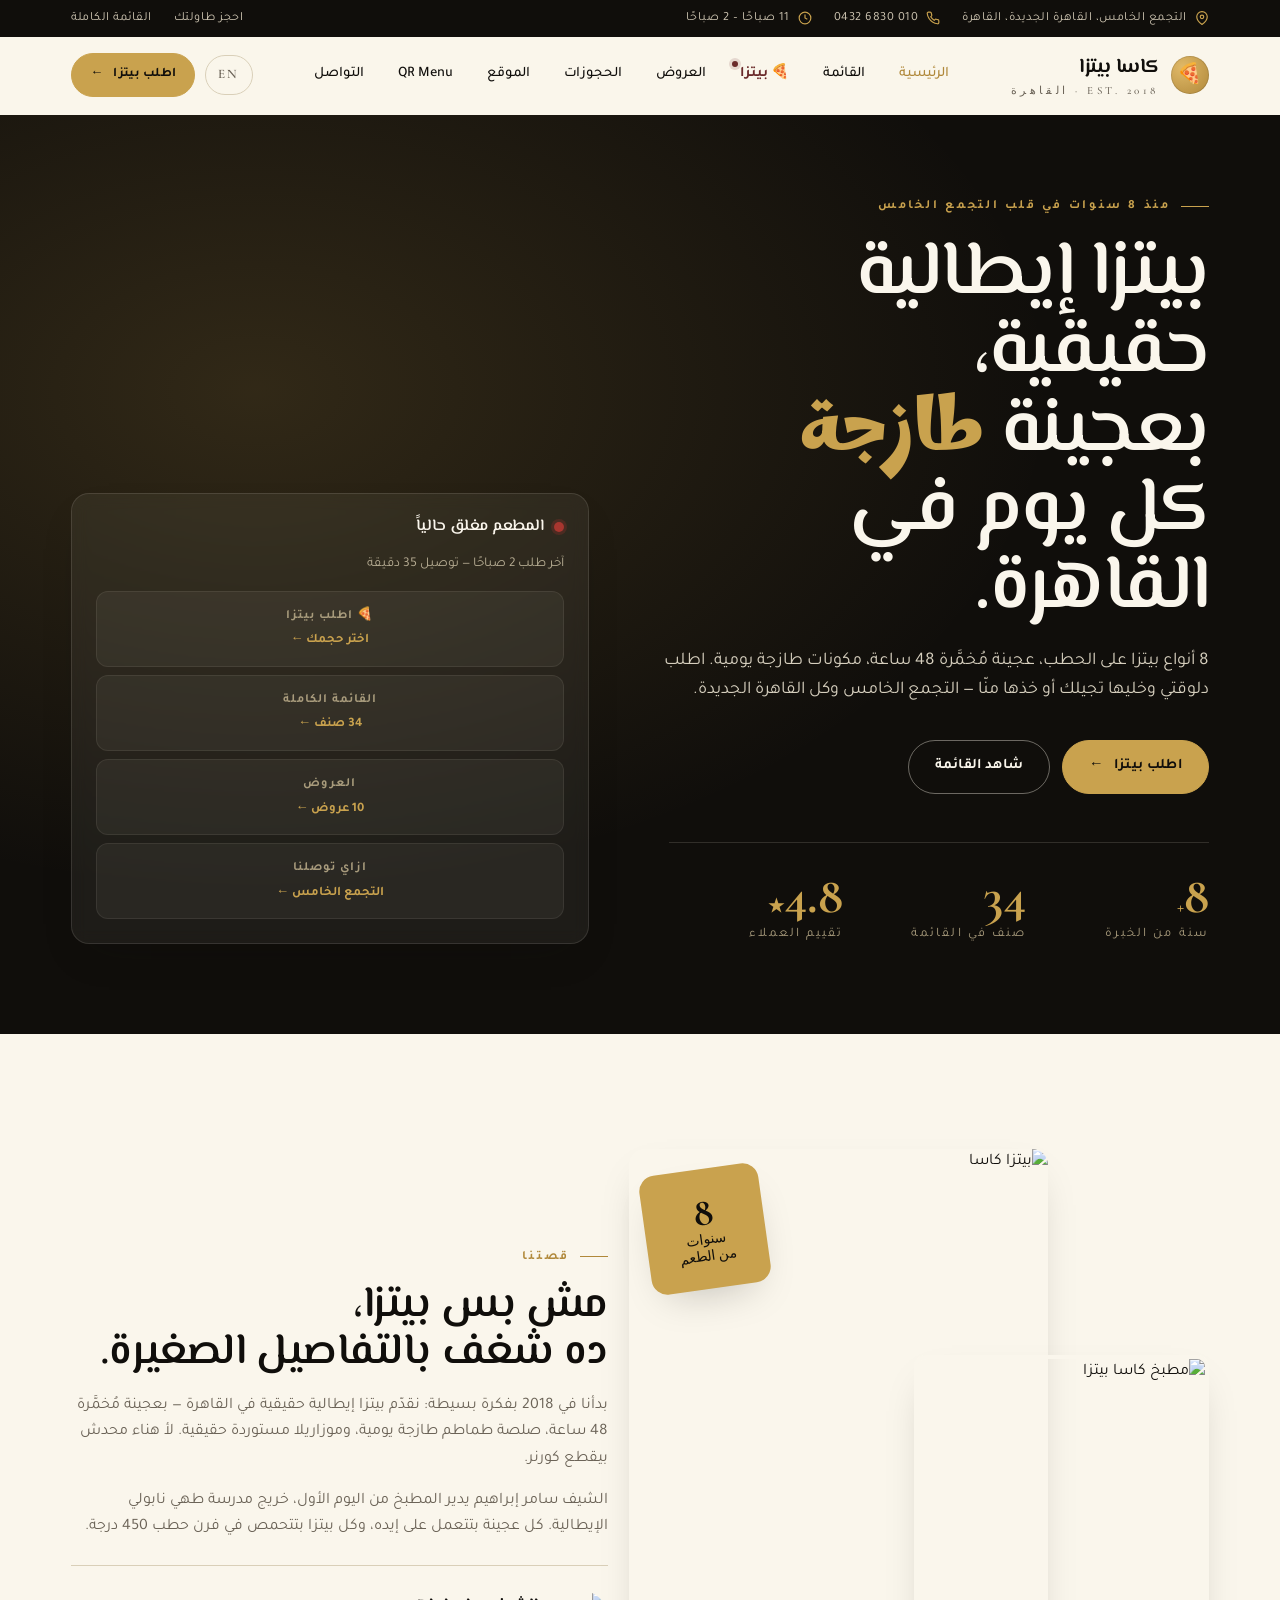
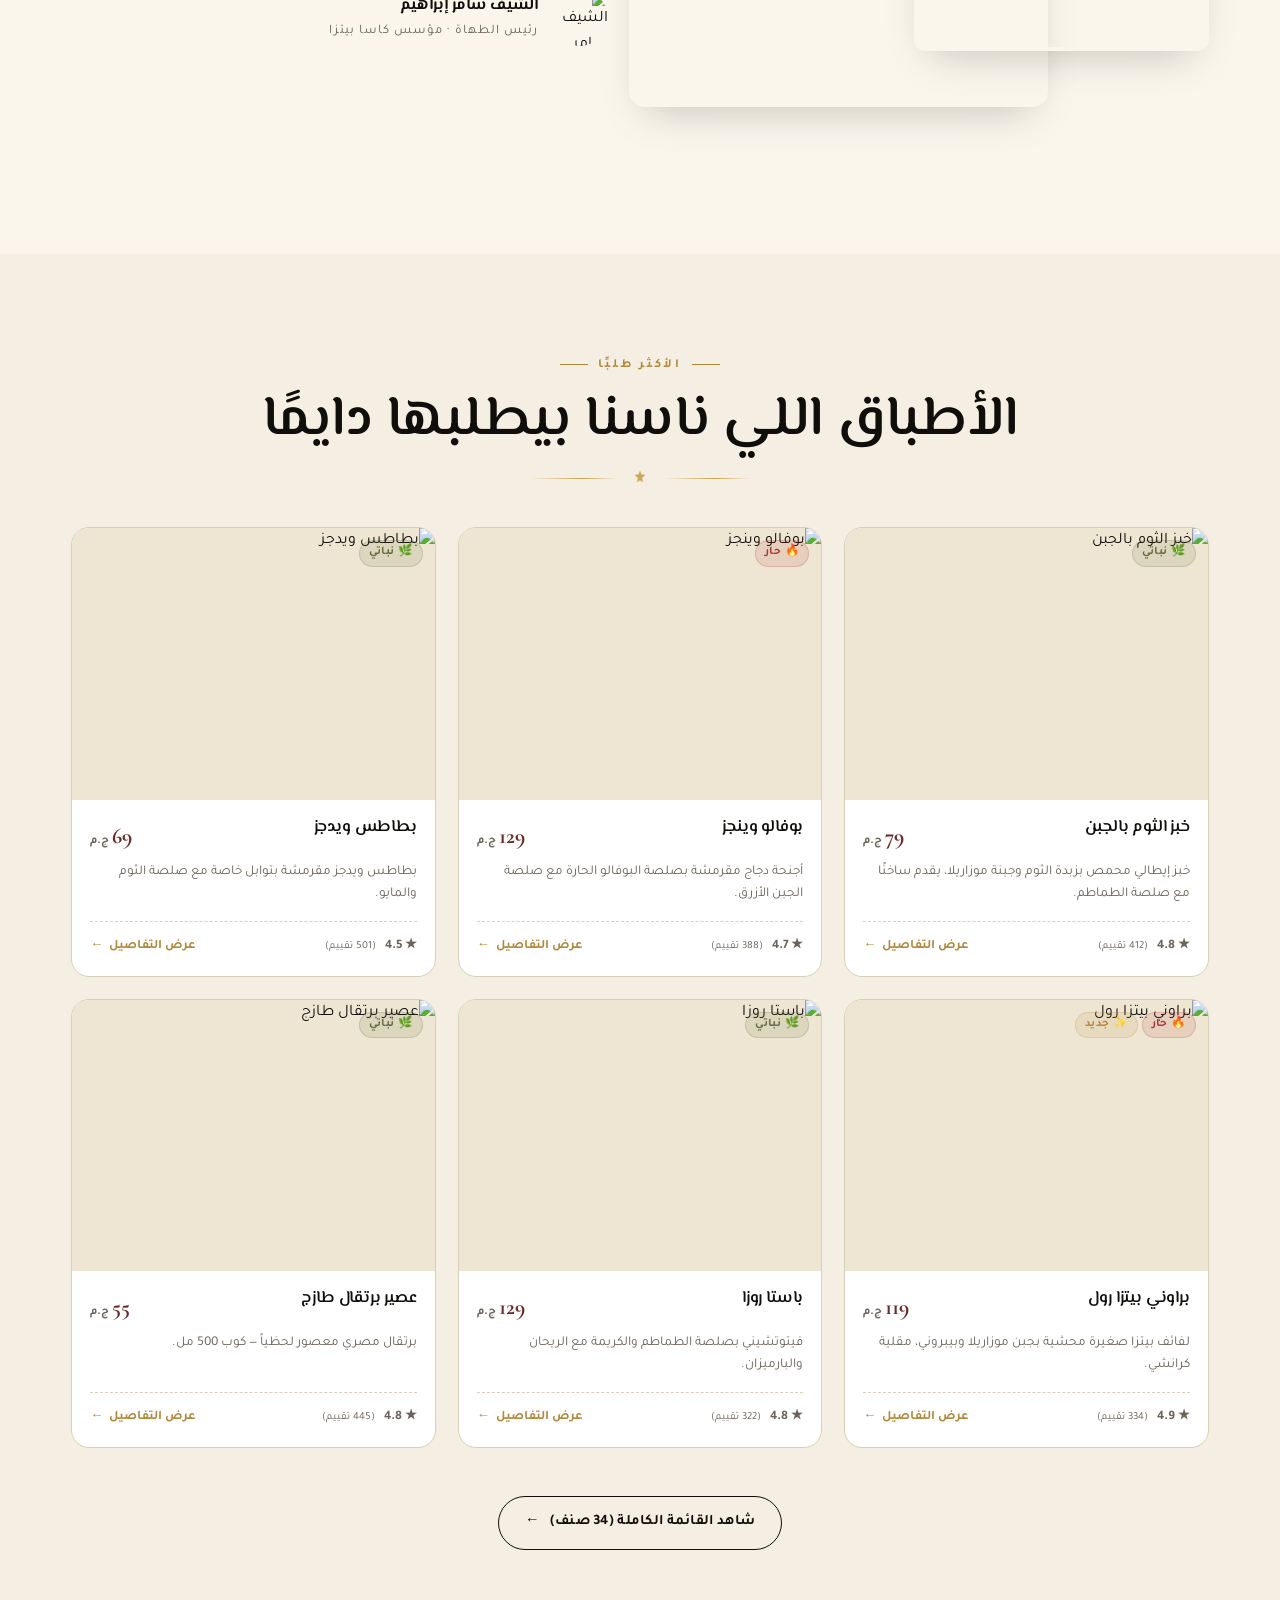
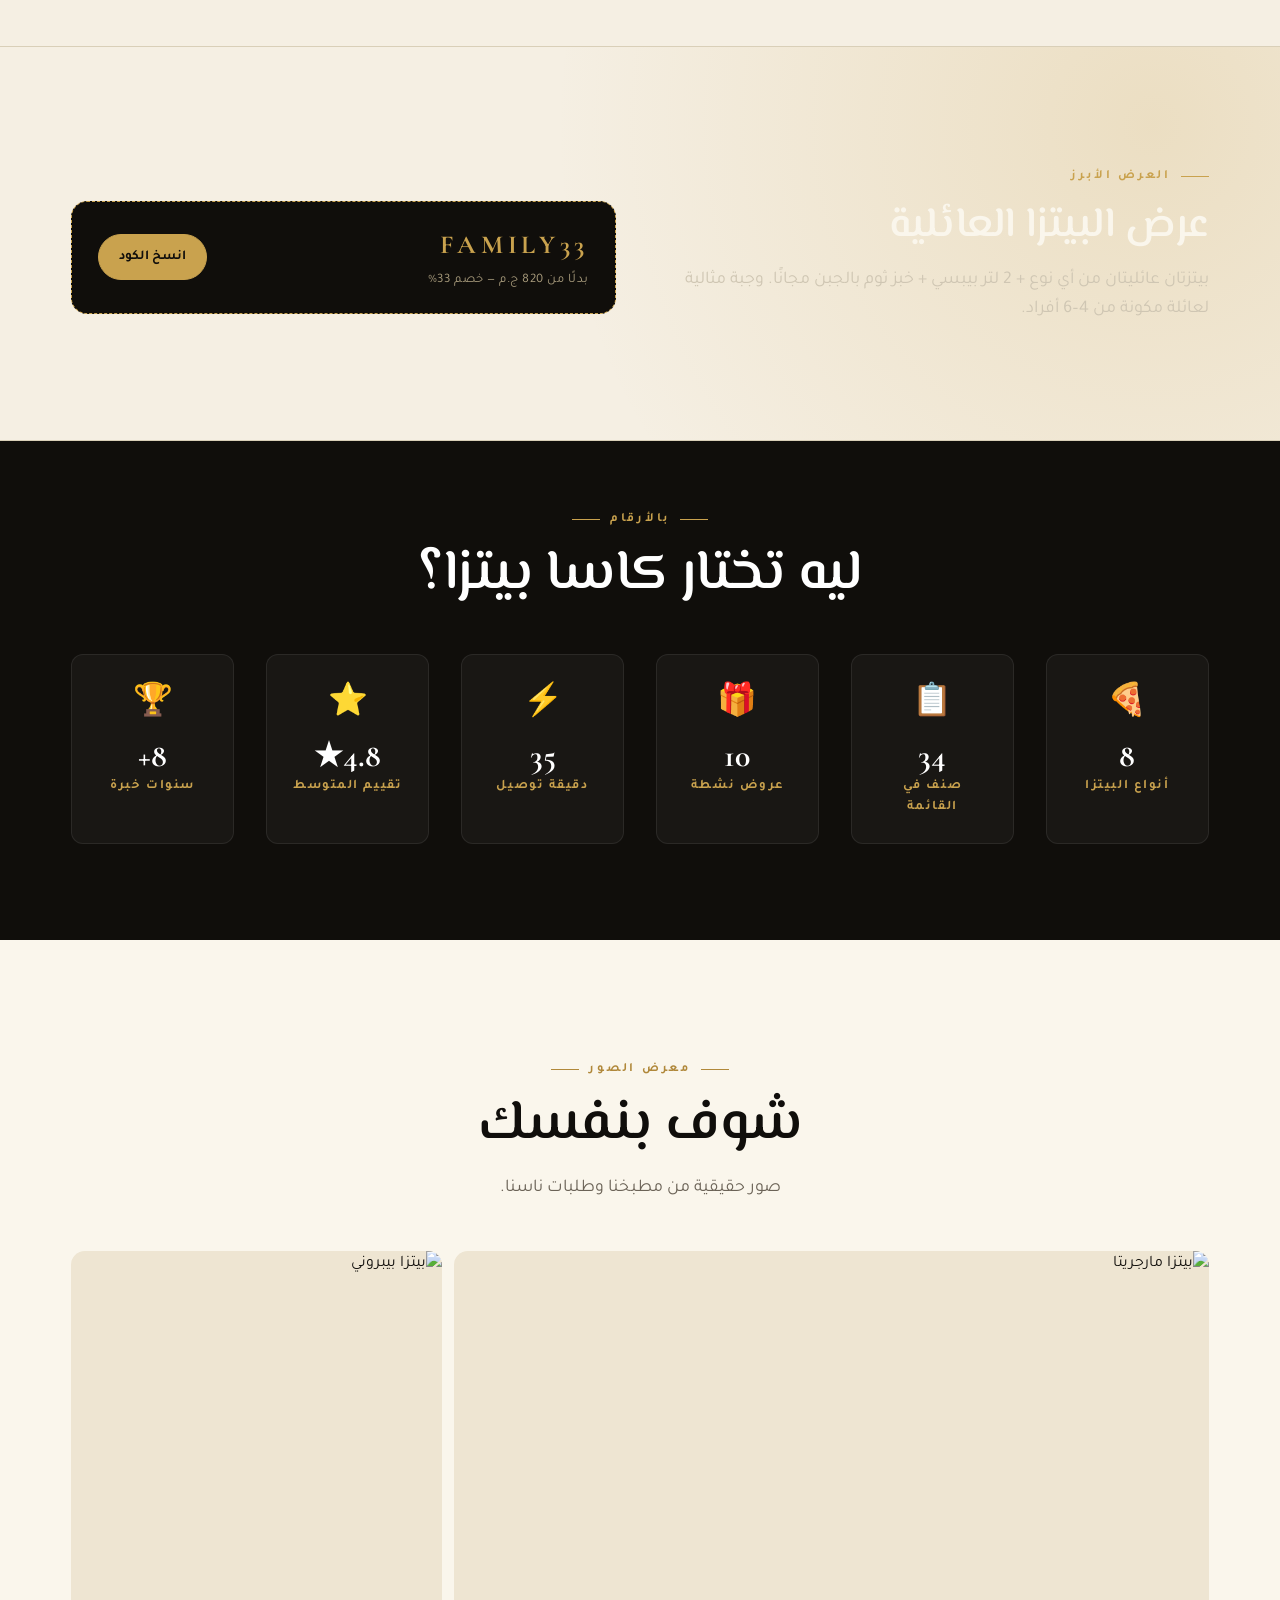
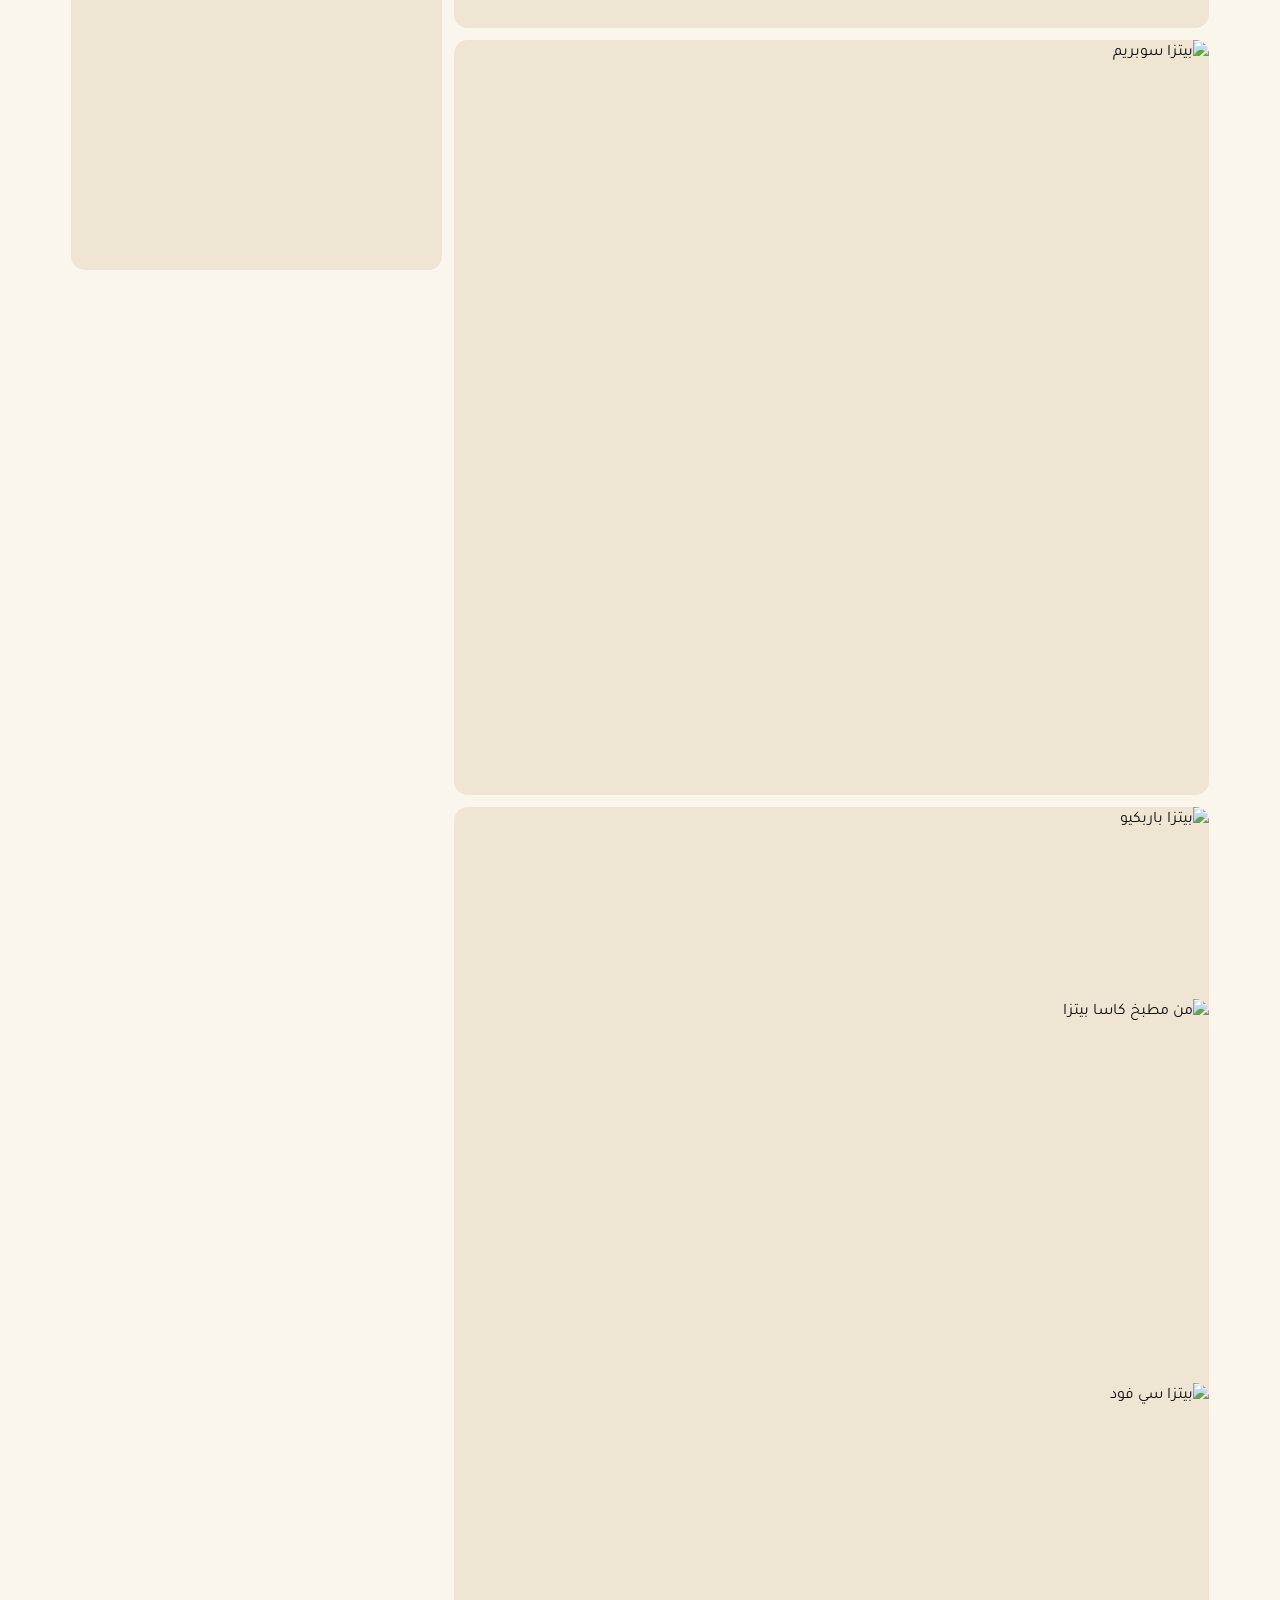
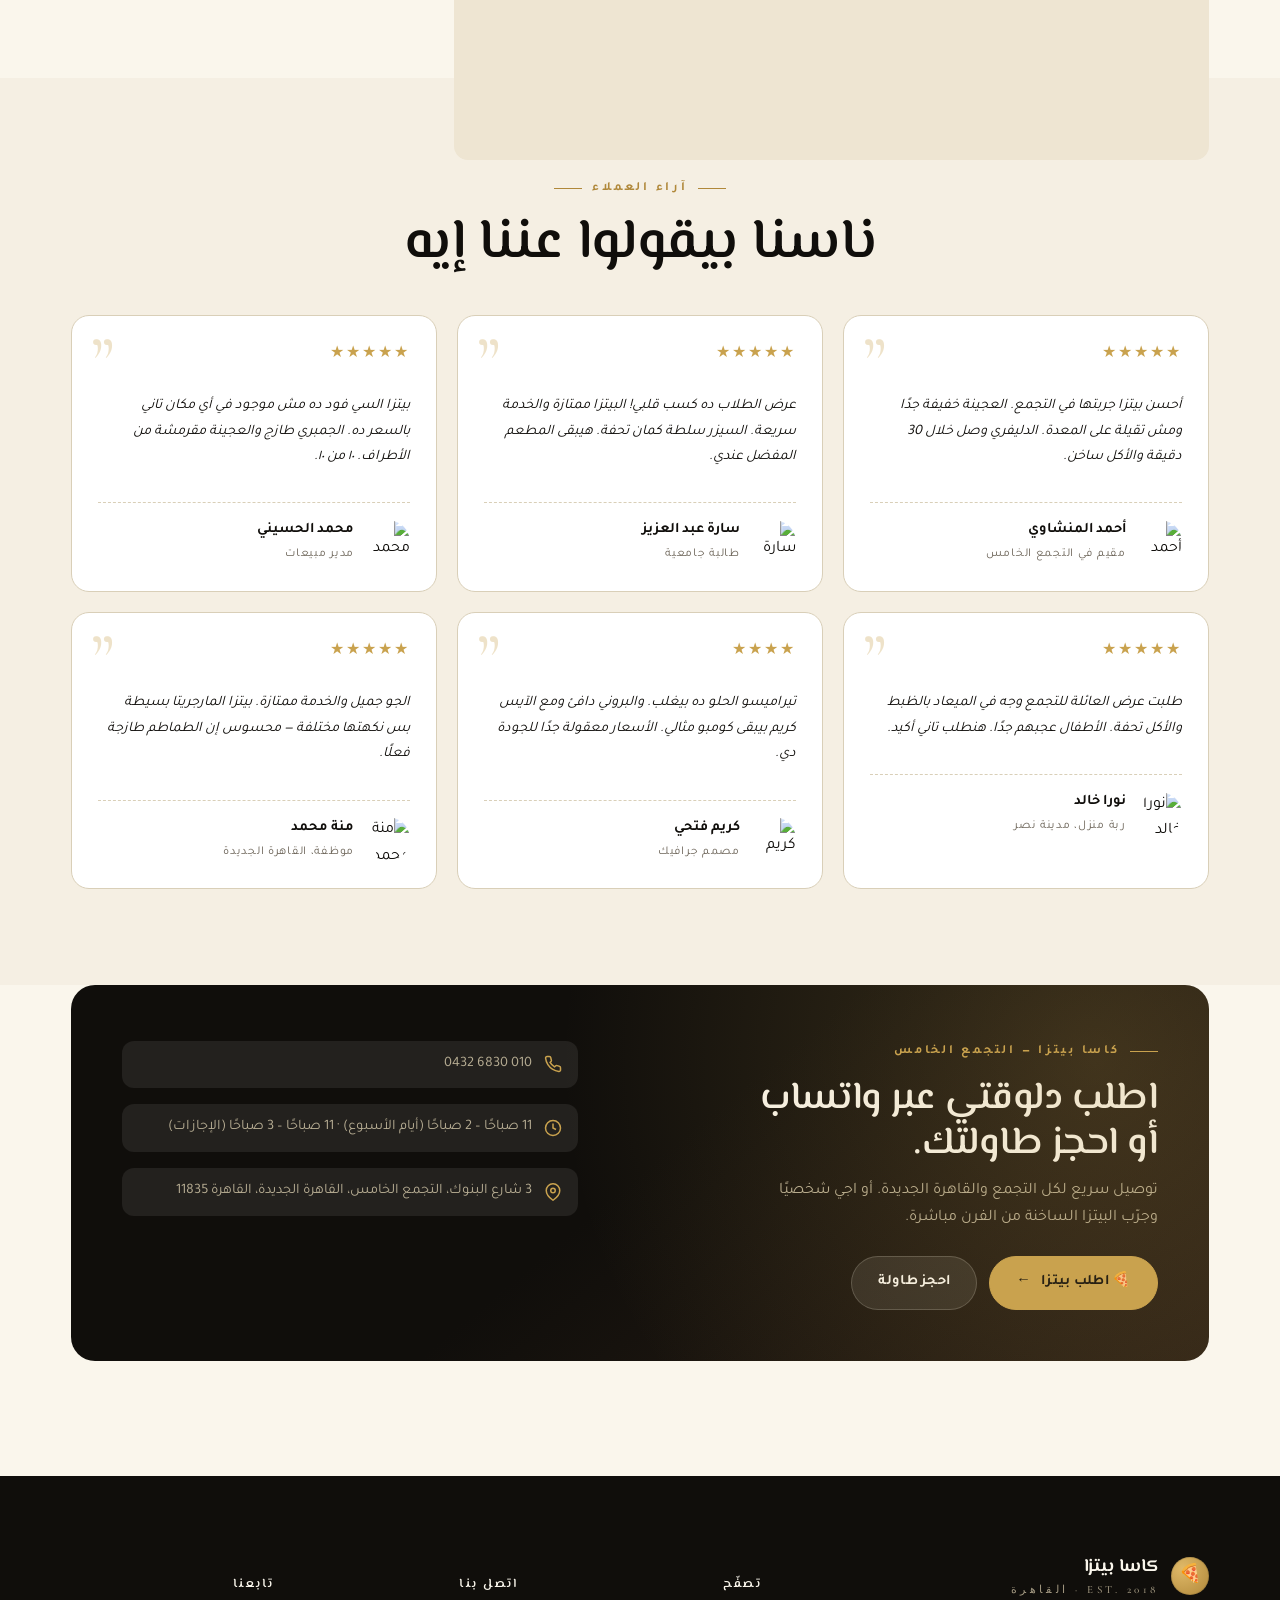
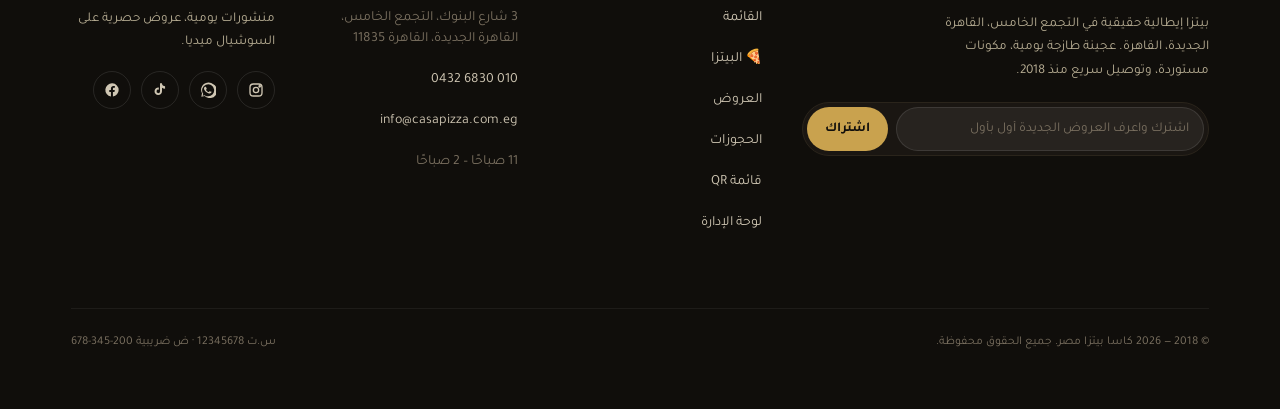
==== index.html @ 1858f5fb "Add files via upload" ====
<!doctype html>
<html lang="ar" dir="rtl">
<head>
<meta charset="utf-8">
<meta name="viewport" content="width=device-width,initial-scale=1">
<meta name="theme-color" content="#1A0A0A">
<title>كاسا بيتزا — أحسن بيتزا في التجمع الخامس</title>
<meta name="description" content="كاسا بيتزا مصر — 8 أنواع بيتزا إيطالية أصلية بعجينة طازجة يومياً، توصيل سريع للتجمع الخامس والقاهرة الجديدة.">
<meta property="og:title" content="كاسا بيتزا — أحسن بيتزا في التجمع الخامس">
<meta property="og:description" content="8 أنواع بيتزا، 4 أحجام، عروض يومية. اطلب دلوقتي!">
<meta property="og:type" content="restaurant">
<link rel="preconnect" href="https://fonts.googleapis.com">
<link rel="preconnect" href="https://fonts.gstatic.com" crossorigin>
<link href="https://fonts.googleapis.com/css2?family=Cormorant+Garamond:ital,wght@0,500;0,600;1,500&family=El+Messiri:wght@400;500;600;700&family=Marhey:wght@500;700&family=Tajawal:wght@300;400;500;700&display=swap" rel="stylesheet">
<link rel="stylesheet" href="assets/css/styles.css">
<link rel="icon" type="image/svg+xml" href="data:image/svg+xml,%3Csvg xmlns='http://www.w3.org/2000/svg' viewBox='0 0 64 64'%3E%3Ccircle cx='32' cy='32' r='30' fill='%23C9A24E'/%3E%3Ctext x='32' y='44' font-family='serif' font-size='30' fill='%23100E0B' text-anchor='middle' font-weight='700'%3E🍕%3C/text%3E%3C/svg%3E">
</head>
<body>

<!-- LOADER -->
<div class="loader" aria-hidden="true">
  <div class="l-mark">
    <svg viewBox="0 0 24 24" fill="none" stroke="currentColor" stroke-width="1.6"><circle cx="12" cy="12" r="10"/><path d="M12 8v4l3 3"/></svg>
  </div>
  <div class="l-text">CASA PIZZA</div>
</div>

<!-- UTILITY BAR -->
<div class="utility">
  <div class="wrap">
    <div class="info">
      <span id="util-addr"></span>
      <span id="util-phone"></span>
      <span id="util-hours"></span>
    </div>
    <div class="info">
      <a href="reservations.html">احجز طاولتك</a>
      <a href="menu.html">القائمة الكاملة</a>
    </div>
  </div>
</div>

<!-- NAV -->
<header class="nav">
  <div class="wrap">
    <a class="brand" href="index.html">
      <span class="mark">🍕</span>
      <span id="brand-name">كاسا بيتزا<small id="brand-sub">EST. 2018 · القاهرة</small></span>
    </a>
    <nav class="menu">
      <a href="index.html" class="active">الرئيسية</a>
      <a href="menu.html">القائمة</a>
      <a href="pizza.html" class="pz">🍕 بيتزا</a>
      <a href="offers.html">العروض</a>
      <a href="reservations.html">الحجوزات</a>
      <a href="location.html">الموقع</a>
      <a href="qr.html">QR Menu</a>
      <a href="contact.html">التواصل</a>
    </nav>
    <div class="nav-cta">
      <button class="lang-pill" type="button">EN</button>
      <a class="btn btn-gold btn-sm" href="pizza.html">اطلب بيتزا<span class="arrow">←</span></a>
    </div>
    <button class="burger" aria-label="القائمة"><span></span></button>
  </div>
</header>

<!-- HERO -->
<section class="hero">
  <div class="hero-bg" aria-hidden="true"></div>
  <div class="wrap">
    <div class="hero-copy js-reveal">
      <span class="eyebrow" style="color:var(--saffron)" id="hero-eyebrow"></span>
      <h1 class="display-1" style="margin-top:18px">
        بيتزا إيطالية حقيقية،<br>
        بعجينة <em>طازجة</em><br>
        كل يوم في القاهرة.
      </h1>
      <p class="lead">8 أنواع بيتزا على الحطب، عجينة مُخمَّرة 48 ساعة، مكونات طازجة يومية. اطلب دلوقتي وخليها تجيلك أو خذها منّا — التجمع الخامس وكل القاهرة الجديدة.</p>
      <div class="actions">
        <a href="pizza.html" class="btn btn-gold">اطلب بيتزا<span class="arrow">←</span></a>
        <a href="menu.html" class="btn btn-ghost">شاهد القائمة</a>
      </div>
      <div class="hero-meta" id="hero-stats"></div>
    </div>

    <aside class="hero-card js-reveal">
      <div class="row"><span class="dot"></span><h4 style="margin:0">كاسا بيتزا مفتوحة الآن</h4></div>
      <p style="color:#B8AE94;font-size:13.5px;margin:0" id="card-hours"></p>
      <div class="quick">
        <a class="qbtn" href="pizza.html"><span>🍕 اطلب بيتزا</span><span>اختر حجمك ←</span></a>
        <a class="qbtn" href="menu.html"><span>القائمة الكاملة</span><span id="qbtn-items-count"></span></a>
        <a class="qbtn" href="offers.html"><span>العروض</span><span id="qbtn-offer-count"></span></a>
        <a class="qbtn" href="location.html"><span>ازاي توصلنا</span><span>التجمع الخامس ←</span></a>
      </div>
    </aside>
  </div>
</section>

<!-- STORY -->
<section class="section">
  <div class="wrap story">
    <div class="imgs js-reveal">
      <img class="a" src="https://images.unsplash.com/photo-1513104890138-7c749659a591?w=900&q=80" alt="بيتزا كاسا">
      <img class="b" src="https://images.unsplash.com/photo-1571997478779-2adcbbe9ab2f?w=700&q=80" alt="مطبخ كاسا بيتزا">
      <div class="badge"><div><span class="num" id="story-years"></span>سنوات<br>من الطعم</div></div>
    </div>
    <div class="copy js-reveal">
      <span class="eyebrow">قصتنا</span>
      <h2 class="display-2" style="margin-top:14px">مش بس بيتزا،<br>ده شغف بالتفاصيل الصغيرة.</h2>
      <p>
        بدأنا في 2018 بفكرة بسيطة: نقدّم بيتزا إيطالية حقيقية في القاهرة — بعجينة مُخمَّرة 48 ساعة، صلصة طماطم طازجة يومية، وموزاريلا مستوردة حقيقية. لأ هناء محدش بيقطع كورنر.
      </p>
      <p>
        الشيف سامر إبراهيم يدير المطبخ من اليوم الأول، خريج مدرسة طهي نابولي الإيطالية. كل عجينة بتتعمل على إيده، وكل بيتزا بتتحمص في فرن حطب 450 درجة.
      </p>
      <div class="signature">
        <img src="https://i.pravatar.cc/120?img=68" alt="الشيف سامر إبراهيم">
        <div>
          <div class="name">الشيف سامر إبراهيم</div>
          <div class="role">رئيس الطهاة · مؤسس كاسا بيتزا</div>
        </div>
      </div>
    </div>
  </div>
</section>

<!-- SIGNATURE DISHES -->
<section class="section" style="background:var(--paper);padding-top:96px;padding-bottom:96px">
  <div class="wrap">
    <div class="center js-reveal">
      <span class="eyebrow center">الأكثر طلبًا</span>
      <h2 class="display-2" style="margin-top:14px">الأطباق اللي ناسنا بيطلبها دايمًا</h2>
      <div class="orn"><svg viewBox="0 0 24 24" fill="currentColor"><path d="M12 2l2 5 5 1-4 4 1 6-4-3-4 3 1-6-4-4 5-1z"/></svg></div>
    </div>
    <div class="dish-grid" id="featured-grid"></div>
    <div class="center" style="margin-top:48px">
      <a class="btn btn-ghost" href="menu.html" id="menu-link-full">شاهد القائمة الكاملة <span class="arrow">←</span></a>
    </div>
  </div>
</section>

<!-- OFFERS STRIP -->
<section class="offers-strip section">
  <div class="wrap">
    <div class="js-reveal" id="offers-strip-content"></div>
    <div class="coupon js-reveal" id="offers-strip-coupon"></div>
  </div>
</section>

<!-- STATS -->
<section class="section" style="background:var(--ink);padding:64px 0">
  <div class="wrap">
    <div class="center js-reveal" style="margin-bottom:48px">
      <span class="eyebrow center" style="color:var(--saffron)">بالأرقام</span>
      <h2 class="display-2" style="margin-top:14px;color:#fff">ليه تختار كاسا بيتزا؟</h2>
    </div>
    <div class="stat-grid" id="home-stats-grid" style="grid-template-columns:repeat(auto-fit,minmax(160px,1fr));gap:32px"></div>
  </div>
</section>

<!-- GALLERY -->
<section class="section">
  <div class="wrap">
    <div class="center js-reveal">
      <span class="eyebrow center">معرض الصور</span>
      <h2 class="display-2" style="margin-top:14px">شوف بنفسك</h2>
      <p class="lead" style="margin:18px auto 0">صور حقيقية من مطبخنا وطلبات ناسنا.</p>
    </div>
    <div class="gallery js-reveal">
      <a class="a" href="https://images.unsplash.com/photo-1604068549290-dea0e4a305ca?w=1400&q=85"><img src="https://images.unsplash.com/photo-1604068549290-dea0e4a305ca?w=700&q=80" alt="بيتزا مارجريتا"></a>
      <a class="b" href="https://images.unsplash.com/photo-1628840042765-356cda07504e?w=1400&q=85"><img src="https://images.unsplash.com/photo-1628840042765-356cda07504e?w=700&q=80" alt="بيتزا بيبروني"></a>
      <a class="c" href="https://images.unsplash.com/photo-1565299624946-b28f40a0ae38?w=1400&q=85"><img src="https://images.unsplash.com/photo-1565299624946-b28f40a0ae38?w=700&q=80" alt="بيتزا سوبريم"></a>
      <a class="d" href="https://images.unsplash.com/photo-1571997478779-2adcbbe9ab2f?w=1400&q=85"><img src="https://images.unsplash.com/photo-1571997478779-2adcbbe9ab2f?w=700&q=80" alt="بيتزا باربكيو"></a>
      <a class="e" href="https://images.unsplash.com/photo-1513104890138-7c749659a591?w=1400&q=85"><img src="https://images.unsplash.com/photo-1513104890138-7c749659a591?w=700&q=80" alt="من مطبخ كاسا بيتزا"></a>
      <a class="f" href="https://images.unsplash.com/photo-1604382354936-07c5d9983bd3?w=1400&q=85"><img src="https://images.unsplash.com/photo-1604382354936-07c5d9983bd3?w=700&q=80" alt="بيتزا سي فود"></a>
    </div>
  </div>
</section>

<div class="lightbox" aria-hidden="true"><button aria-label="إغلاق">×</button><img alt=""></div>

<!-- TESTIMONIALS -->
<section class="section" style="background:var(--paper);padding-top:96px;padding-bottom:96px">
  <div class="wrap">
    <div class="center js-reveal">
      <span class="eyebrow center">آراء العملاء</span>
      <h2 class="display-2" style="margin-top:14px">ناسنا بيقولوا عننا إيه</h2>
    </div>
    <div class="testi-grid" id="testi-grid"></div>
  </div>
</section>

<!-- CTA -->
<section class="section" style="padding-top:0">
  <div class="wrap">
    <div class="cta js-reveal">
      <div>
        <span class="eyebrow" style="color:var(--saffron)">كاسا بيتزا — التجمع الخامس</span>
        <h2 style="margin-top:14px">اطلب دلوقتي عبر واتساب<br>أو احجز طاولتك.</h2>
        <p>توصيل سريع لكل التجمع والقاهرة الجديدة. أو اجي شخصيًا وجرّب البيتزا الساخنة من الفرن مباشرة.</p>
        <div class="actions">
          <a class="btn btn-gold" href="pizza.html">🍕 اطلب بيتزا<span class="arrow">←</span></a>
          <a class="btn btn-light" href="reservations.html">احجز طاولة</a>
        </div>
      </div>
      <div class="cta-side" id="cta-contact"></div>
    </div>
  </div>
</section>

<!-- FOOTER -->
<footer>
  <div class="wrap">
    <div class="grid">
      <div>
        <div class="brand"><span class="mark">🍕</span><span id="footer-brand">كاسا بيتزا<small>EST. 2018 · القاهرة</small></span></div>
        <p class="about" id="footer-about"></p>
        <form class="newsletter js-fake-form" data-msg="اشتراك ناجح — هنبعتلك أحدث العروض">
          <input type="email" required placeholder="اشترك واعرف العروض الجديدة أول بأول">
          <button type="submit">اشتراك</button>
        </form>
      </div>
      <div>
        <h5>تصفّح</h5>
        <ul>
          <li><a href="menu.html">القائمة</a></li>
          <li><a href="pizza.html">🍕 البيتزا</a></li>
          <li><a href="offers.html">العروض</a></li>
          <li><a href="reservations.html">الحجوزات</a></li>
          <li><a href="qr.html">قائمة QR</a></li>
          <li><a href="admin.html">لوحة الإدارة</a></li>
        </ul>
      </div>
      <div>
        <h5>اتصل بنا</h5>
        <ul id="footer-contact-list"></ul>
      </div>
      <div>
        <h5>تابعنا</h5>
        <p style="font-size:13.5px;color:#B8AE94">منشورات يومية، عروض حصرية على السوشيال ميديا.</p>
        <div class="social">
          <a href="#" aria-label="إنستغرام"><svg viewBox="0 0 24 24" fill="none" stroke="currentColor" stroke-width="2"><rect x="3" y="3" width="18" height="18" rx="5"/><circle cx="12" cy="12" r="4"/><circle cx="17.5" cy="6.5" r="1" fill="currentColor"/></svg></a>
          <a href="#" aria-label="واتساب"><svg viewBox="0 0 24 24" fill="currentColor"><path d="M20 3.5A11 11 0 0 0 3 17l-1 5 5-1A11 11 0 1 0 20 3.5zm-8 18a9 9 0 0 1-4.6-1.3l-.3-.2-3 .8.8-3-.2-.3A9 9 0 1 1 12 21.5zm5-6.7c-.3-.1-1.7-.8-2-1s-.5-.1-.7.2l-1 1c-.2.2-.3.2-.6.1a7 7 0 0 1-2-1.3 8 8 0 0 1-1.5-1.8c-.2-.3 0-.5.1-.6l.4-.5.3-.5c.1-.1 0-.3 0-.5l-1-2.3c-.2-.5-.5-.5-.7-.5h-.6c-.2 0-.5.1-.8.4a3 3 0 0 0-.9 2.2c0 1.3.9 2.5 1 2.7s1.9 3 4.7 4.1c.7.3 1.2.5 1.6.6.7.2 1.3.2 1.8.1.6-.1 1.7-.7 2-1.4.2-.7.2-1.3.1-1.4l-.5-.3z"/></svg></a>
          <a href="#" aria-label="تيك توك"><svg viewBox="0 0 24 24" fill="currentColor"><path d="M19.6 6.3a4.8 4.8 0 0 1-3.2-1.2 4.7 4.7 0 0 1-1.4-2.5V2h-3v12.1a2.6 2.6 0 1 1-1.8-2.5V8.4a5.6 5.6 0 1 0 4.8 5.5V8.7a7.7 7.7 0 0 0 4.6 1.5z"/></svg></a>
          <a href="#" aria-label="فيسبوك"><svg viewBox="0 0 24 24" fill="currentColor"><path d="M22 12a10 10 0 1 0-11.6 9.9V15h-2.5v-3h2.5V9.8c0-2.5 1.5-3.9 3.7-3.9 1.1 0 2.2.2 2.2.2v2.4h-1.3c-1.2 0-1.6.8-1.6 1.6V12h2.8l-.5 3h-2.3v6.9A10 10 0 0 0 22 12z"/></svg></a>
        </div>
      </div>
    </div>
    <div class="legal">
      <div>© 2018 — 2026 كاسا بيتزا مصر. جميع الحقوق محفوظة.</div>
      <div>س.ت 12345678 · ض ضريبية 200-345-678</div>
    </div>
  </div>
</footer>

<script src="assets/js/data.js"></script>
<script src="assets/js/main.js"></script>
<script src="assets/js/cart.js"></script>
<script>
(function(){
  const D = window.SAFFRON_DATA;
  const R = D.restaurant;
  const S = D.stats;

  // ---- Utility bar ----
  document.getElementById("util-addr").innerHTML =
    `<svg viewBox="0 0 24 24" fill="none" stroke="currentColor" stroke-width="2"><path d="M21 10c0 7-9 13-9 13S3 17 3 10a9 9 0 1 1 18 0z"/><circle cx="12" cy="10" r="3"/></svg> ${R.address}`;
  document.getElementById("util-phone").innerHTML =
    `<svg viewBox="0 0 24 24" fill="none" stroke="currentColor" stroke-width="2"><path d="M22 16.92v3a2 2 0 0 1-2.18 2 19.79 19.79 0 0 1-8.63-3.07 19.5 19.5 0 0 1-6-6A19.79 19.79 0 0 1 2.12 4.18 2 2 0 0 1 4.11 2h3a2 2 0 0 1 2 1.72c.13.96.37 1.9.7 2.81a2 2 0 0 1-.45 2.11L8.09 9.91a16 16 0 0 0 6 6l1.27-1.27a2 2 0 0 1 2.11-.45c.91.33 1.85.57 2.81.7a2 2 0 0 1 1.72 2.03z"/></svg> ${R.phoneDisplay}`;
  document.getElementById("util-hours").innerHTML =
    `<svg viewBox="0 0 24 24" fill="none" stroke="currentColor" stroke-width="2"><circle cx="12" cy="12" r="10"/><path d="M12 6v6l4 2"/></svg> ${R.hours}`;

  // ---- Hero ----
  document.getElementById("hero-eyebrow").textContent = `منذ ${S.yearsOpen} سنوات في قلب التجمع الخامس`;
  document.getElementById("hero-stats").innerHTML = `
    <div><div class="k">${S.yearsOpen}<span style="font-size:18px">+</span></div><div class="v">سنة من الخبرة</div></div>
    <div><div class="k">${S.totalItems}</div><div class="v">صنف في القائمة</div></div>
    <div><div class="k">${S.avgRating}<span style="font-size:18px">★</span></div><div class="v">تقييم العملاء</div></div>
  `;

  // ---- Hero card ----
  document.getElementById("card-hours").textContent = `آخر طلب ${R.hours.split('–')[1].trim()} — توصيل ${S.deliveryTime} دقيقة`;
  document.getElementById("qbtn-items-count").textContent = `${S.totalItems} صنف ←`;
  document.getElementById("qbtn-offer-count").textContent = `${S.offerCount} عروض ←`;

  // ---- Story ----
  document.getElementById("story-years").textContent = S.yearsOpen;

  // ---- Featured dishes ----
  const fg = document.getElementById("featured-grid");
  const feat = D.items.filter(x => x.featured).slice(0, 6);
  fg.innerHTML = feat.map(d => `
    <article class="dish js-reveal">
      <div class="ph">
        <img src="${d.img}" alt="${d.name}" loading="lazy">
        <div class="badges">${(d.tags||[]).map(t=>`<span class="tag ${t}">${({hot:"🔥 حار",veg:"🌿 نباتي",new:"✨ جديد"})[t]||t}</span>`).join("")}</div>
      </div>
      <div class="body">
        <div class="head">
          <h4>${d.name}</h4>
          <div class="price">${d.price}<small>${D.pizza.currency}</small></div>
        </div>
        <p>${d.desc}</p>
        <div class="foot">
          <span class="rating">★ ${d.rating.toFixed(1)} <small>(${d.reviews} تقييم)</small></span>
          <a class="add" href="menu.html#item-${d.id}">عرض التفاصيل <span class="arrow">←</span></a>
        </div>
      </div>
    </article>`).join("");
  document.getElementById("menu-link-full").innerHTML =
    `شاهد القائمة الكاملة (${S.totalItems} صنف) <span class="arrow">←</span>`;

  // ---- Offers strip — show first offer ----
  const o = D.offers[0];
  document.getElementById("offers-strip-content").innerHTML = `
    <span class="eyebrow" style="color:var(--saffron)">العرض الأبرز</span>
    <h2 style="margin-top:14px">${o.title}</h2>
    <p class="lead" style="margin-top:14px">${o.desc}</p>
  `;
  document.getElementById("offers-strip-coupon").innerHTML = `
    <div>
      <div class="code">${o.code}</div>
      <div class="desc">${o.originalPrice ? `بدلًا من ${o.originalPrice} ${D.pizza.currency} — ` : ""}خصم ${o.discount}%</div>
    </div>
    <button class="coupon-copy" type="button" data-copy="${o.code}">انسخ الكود</button>
  `;

  // ---- Home stats ----
  const statsData = [
    { label:"أنواع البيتزا", val: S.pizzaCount, icon:"🍕" },
    { label:"صنف في القائمة", val: S.totalItems, icon:"📋" },
    { label:"عروض نشطة", val: S.offerCount, icon:"🎁" },
    { label:"دقيقة توصيل", val: S.deliveryTime, icon:"⚡" },
    { label:"تقييم المتوسط", val: S.avgRating + "★", icon:"⭐" },
    { label:"سنوات خبرة", val: S.yearsOpen+"+", icon:"🏆" },
  ];
  document.getElementById("home-stats-grid").innerHTML = statsData.map(s => `
    <div class="stat" style="background:rgba(255,255,255,.04);border:1px solid rgba(255,255,255,.08);padding:24px;border-radius:12px;text-align:center">
      <div style="font-size:32px;margin-bottom:8px">${s.icon}</div>
      <div class="val" style="color:#fff;font-size:2rem;font-family:var(--font-num)">${s.val}</div>
      <div class="label" style="color:var(--saffron);font-size:13px;margin-top:4px">${s.label}</div>
    </div>`).join("");

  // ---- Testimonials ----
  const tg = document.getElementById("testi-grid");
  tg.innerHTML = D.reviews.map(r => `
    <article class="testi js-reveal">
      <div class="stars">${"★".repeat(r.rating)}</div>
      <p>${r.text}</p>
      <div class="who">
        <img src="${r.img}" alt="${r.name}">
        <div><div class="n">${r.name}</div><div class="r">${r.role}</div></div>
      </div>
    </article>`).join("");

  // ---- CTA contact ----
  document.getElementById("cta-contact").innerHTML = `
    <div><svg viewBox="0 0 24 24" fill="none" stroke="currentColor" stroke-width="2"><path d="M22 16.92v3a2 2 0 0 1-2.18 2 19.79 19.79 0 0 1-8.63-3.07 19.5 19.5 0 0 1-6-6A19.79 19.79 0 0 1 2.12 4.18 2 2 0 0 1 4.11 2h3a2 2 0 0 1 2 1.72c.13.96.37 1.9.7 2.81a2 2 0 0 1-.45 2.11L8.09 9.91a16 16 0 0 0 6 6l1.27-1.27a2 2 0 0 1 2.11-.45c.91.33 1.85.57 2.81.7a2 2 0 0 1 1.72 2.03z"/></svg> ${R.phoneDisplay}</div>
    <div><svg viewBox="0 0 24 24" fill="none" stroke="currentColor" stroke-width="2"><circle cx="12" cy="12" r="10"/><path d="M12 6v6l4 2"/></svg> ${R.hours} (أيام الأسبوع) · ${R.hoursWeekend} (الإجازات)</div>
    <div><svg viewBox="0 0 24 24" fill="none" stroke="currentColor" stroke-width="2"><path d="M21 10c0 7-9 13-9 13S3 17 3 10a9 9 0 1 1 18 0z"/><circle cx="12" cy="10" r="3"/></svg> ${R.addressFull}</div>
  `;

  // ---- Footer ----
  document.getElementById("footer-about").textContent =
    `بيتزا إيطالية حقيقية في ${R.address}. عجينة طازجة يومية، مكونات مستوردة، وتوصيل سريع منذ ${R.since}.`;
  document.getElementById("footer-contact-list").innerHTML = `
    <li>${R.addressFull}</li>
    <li><a href="tel:${R.phone}">${R.phoneDisplay}</a></li>
    <li><a href="mailto:${R.email}">${R.email}</a></li>
    <li>${R.hours}</li>
  `;

  // ---- re-observe reveals ----
  document.querySelectorAll(".js-reveal:not(.in)").forEach(el => {
    const io = new IntersectionObserver(e => e.forEach(x => {
      if(x.isIntersecting){ x.target.classList.add("in"); io.disconnect(); }
    }), {threshold:.08});
    io.observe(el);
  });
})();
</script>
</body>
</html>
---- assets/css/styles.css ----
/* ============================================================
   دار الزعفران — Stylesheet
   Premium Middle-Eastern restaurant identity
   ============================================================ */

/* ---------- 1. Design tokens ---------- */
:root{
  --ink:#100E0B;
  --ink-2:#1C1815;
  --paper:#F5EFE3;
  --paper-2:#EEE5D2;
  --cream:#FAF6EC;
  --line:#D9CFB8;
  --line-2:#3A322A;
  --saffron:#C9A24E;
  --saffron-2:#B0883A;
  --burgundy:#6A2A2A;
  --olive:#5F6B3A;
  --muted:#6B6357;
  --muted-2:#A29881;
  --radius-s:6px;
  --radius-m:14px;
  --radius-l:28px;
  --shadow-s:0 4px 14px rgba(16,14,11,.06);
  --shadow-m:0 18px 40px -18px rgba(16,14,11,.25);
  --max:1240px;
  --gutter:clamp(20px,4vw,56px);
  --font-display:"Marhey","El Messiri",serif;
  --font-head:"El Messiri","Tajawal",sans-serif;
  --font-body:"Tajawal","IBM Plex Sans Arabic",sans-serif;
  --font-num:"Cormorant Garamond","Times New Roman",serif;
  --t-fast:.22s cubic-bezier(.4,.2,.2,1);
  --t:.45s cubic-bezier(.4,.2,.2,1);
  --t-slow:.9s cubic-bezier(.22,.61,.36,1);
}

/* ---------- 2. Reset ---------- */
*,*::before,*::after{box-sizing:border-box}
html{scroll-behavior:smooth;-webkit-text-size-adjust:100%}
body{
  margin:0;
  font-family:var(--font-body);
  font-size:16px;
  line-height:1.65;
  color:var(--ink);
  background:var(--cream);
  font-weight:400;
  -webkit-font-smoothing:antialiased;
  text-rendering:optimizeLegibility;
}
img,svg,video{display:block;max-width:100%;height:auto}
a{color:inherit;text-decoration:none}
button{font:inherit;color:inherit;background:none;border:0;cursor:pointer}
input,textarea,select{font:inherit;color:inherit}
h1,h2,h3,h4{margin:0;font-family:var(--font-head);font-weight:600;line-height:1.18;letter-spacing:-.01em}
p{margin:0}
ul{margin:0;padding:0;list-style:none}
hr{border:0;border-top:1px solid var(--line);margin:0}

/* ---------- 3. Layout helpers ---------- */
.wrap{max-width:var(--max);margin-inline:auto;padding-inline:var(--gutter)}
.section{padding-block:clamp(64px,9vw,128px)}
.eyebrow{
  display:inline-flex;align-items:center;gap:10px;
  font-size:12.5px;letter-spacing:.22em;
  text-transform:uppercase;color:var(--saffron-2);
  font-weight:600;
}
.eyebrow::before{
  content:"";width:28px;height:1px;background:currentColor;
}
.eyebrow.center::before,.eyebrow.center::after{
  content:"";width:28px;height:1px;background:currentColor;
}
.eyebrow.center{justify-content:center}
.display-1{font-family:var(--font-head);font-size:clamp(40px,6vw,84px);line-height:1.02;letter-spacing:-.02em;font-weight:600}
.display-2{font-family:var(--font-head);font-size:clamp(32px,4.4vw,56px);line-height:1.08}
.h3{font-family:var(--font-head);font-size:clamp(22px,2.4vw,30px)}
.lead{font-size:clamp(16px,1.4vw,18.5px);color:var(--muted);max-width:62ch}
.num{font-family:var(--font-num);font-style:italic;color:var(--saffron-2)}

/* ornament divider */
.orn{display:flex;align-items:center;gap:14px;color:var(--saffron);justify-content:center;margin:18px auto 28px;max-width:220px}
.orn::before,.orn::after{content:"";flex:1;height:1px;background:linear-gradient(to right,transparent,var(--saffron) 60%,transparent)}
.orn svg{width:18px;height:18px;flex-shrink:0;opacity:.9}

/* ---------- 4. Buttons ---------- */
.btn{
  --bg:var(--ink);--fg:var(--cream);--bd:var(--ink);
  display:inline-flex;align-items:center;gap:10px;
  padding:14px 26px;border-radius:999px;
  background:var(--bg);color:var(--fg);border:1px solid var(--bd);
  font-weight:600;font-size:14.5px;letter-spacing:.02em;
  transition:transform var(--t-fast),background var(--t-fast),color var(--t-fast),box-shadow var(--t-fast);
  position:relative;overflow:hidden;
}
.btn:hover{transform:translateY(-1px);box-shadow:var(--shadow-m)}
.btn .arrow{display:inline-block;transition:transform var(--t-fast)}
.btn:hover .arrow{transform:translateX(-4px)}
.btn-ghost{--bg:transparent;--fg:var(--ink);--bd:var(--ink)}
.btn-ghost:hover{--bg:var(--ink);--fg:var(--cream)}
.btn-gold{--bg:var(--saffron);--fg:var(--ink);--bd:var(--saffron)}
.btn-gold:hover{--bg:var(--saffron-2);--bd:var(--saffron-2)}
.btn-light{--bg:var(--cream);--fg:var(--ink);--bd:var(--cream)}
.btn-sm{padding:10px 18px;font-size:13px}

/* ---------- 5. Top utility & Nav ---------- */
.utility{
  background:var(--ink);color:#CFC6B3;
  font-size:12.5px;letter-spacing:.04em;
}
.utility .wrap{display:flex;justify-content:space-between;align-items:center;padding-block:8px;gap:24px;flex-wrap:wrap}
.utility a:hover{color:var(--saffron)}
.utility .info{display:flex;gap:22px;flex-wrap:wrap}
.utility .info span{display:inline-flex;align-items:center;gap:8px}
.utility .info svg{width:14px;height:14px;color:var(--saffron)}

.nav{
  position:sticky;top:0;z-index:50;
  background:rgba(250,246,236,.86);
  backdrop-filter:saturate(140%) blur(14px);
  -webkit-backdrop-filter:saturate(140%) blur(14px);
  border-bottom:1px solid transparent;
  transition:border-color var(--t-fast),background var(--t-fast);
}
.nav.scrolled{border-color:var(--line);background:rgba(250,246,236,.96)}
.nav .wrap{display:flex;align-items:center;justify-content:space-between;padding-block:14px;gap:32px}
.brand{display:flex;align-items:center;gap:12px;font-family:var(--font-head);font-weight:700;font-size:20px;letter-spacing:-.01em}
.brand .mark{
  width:38px;height:38px;border-radius:50%;
  background:radial-gradient(circle at 30% 30%,#E0B968,var(--saffron-2));
  display:grid;place-items:center;color:var(--ink);
  box-shadow:inset 0 0 0 1px rgba(0,0,0,.12);
}
.brand .mark svg{width:22px;height:22px}
.brand small{display:block;font-family:var(--font-num);font-size:11px;letter-spacing:.32em;color:var(--muted);font-weight:500;margin-top:-2px}
.menu{display:flex;align-items:center;gap:6px}
.menu a{
  padding:10px 14px;border-radius:999px;font-size:14.5px;font-weight:500;
  color:var(--ink);transition:background var(--t-fast),color var(--t-fast);
}
.menu a:hover{background:var(--paper-2)}
.menu a.active{color:var(--saffron-2)}
.nav-cta{display:flex;align-items:center;gap:10px}
.lang-pill{
  font-family:var(--font-num);font-size:13px;font-weight:600;letter-spacing:.18em;
  padding:8px 12px;border:1px solid var(--line);border-radius:999px;color:var(--muted);
  transition:all var(--t-fast);
}
.lang-pill:hover{color:var(--ink);border-color:var(--ink)}
.burger{display:none;width:44px;height:44px;border:1px solid var(--line);border-radius:12px;align-items:center;justify-content:center}
.burger span{display:block;width:18px;height:1.6px;background:var(--ink);position:relative}
.burger span::before,.burger span::after{content:"";position:absolute;left:0;right:0;height:1.6px;background:var(--ink)}
.burger span::before{top:-6px}.burger span::after{top:6px}

@media (max-width:960px){
  .menu,.nav-cta .btn{display:none}
  .burger{display:flex}
  .menu.open{
    display:flex;flex-direction:column;align-items:stretch;gap:2px;
    position:absolute;inset:100% 0 auto 0;background:var(--cream);
    padding:18px var(--gutter) 24px;border-bottom:1px solid var(--line);
  }
  .menu.open a{padding:14px 12px;border-bottom:1px solid var(--paper-2)}
}

/* ---------- 6. Hero ---------- */
.hero{
  position:relative;background:var(--ink);color:var(--cream);
  overflow:hidden;isolation:isolate;
}
.hero .wrap{
  position:relative;z-index:2;
  display:grid;grid-template-columns:1.05fr .95fr;gap:48px;align-items:end;
  padding-top:clamp(48px,6vw,90px);padding-bottom:clamp(56px,7vw,110px);
}
.hero-bg{
  position:absolute;inset:0;z-index:0;
  background-image:url("https://images.unsplash.com/photo-1414235077428-338989a2e8c0?w=1900&q=80");
  background-size:cover;background-position:center;
  opacity:.32;filter:contrast(1.02) saturate(1.05);
}
.hero::after{
  content:"";position:absolute;inset:0;z-index:1;
  background:
    radial-gradient(ellipse at 20% 30%, rgba(201,162,78,.18), transparent 55%),
    linear-gradient(180deg, rgba(16,14,11,.65) 0%, rgba(16,14,11,.78) 60%, rgba(16,14,11,.95) 100%);
}
.hero-copy h1{color:var(--cream)}
.hero-copy h1 em{font-style:normal;color:var(--saffron);font-family:var(--font-display)}
.hero-copy .lead{color:#D6CFBE;margin-top:18px}
.hero-copy .actions{display:flex;gap:12px;margin-top:34px;flex-wrap:wrap}
.hero-copy .btn-ghost{--fg:var(--cream);--bd:rgba(245,239,227,.4)}
.hero-copy .btn-ghost:hover{--bg:var(--cream);--fg:var(--ink)}
.hero-meta{
  display:grid;grid-template-columns:repeat(3,1fr);gap:8px;
  margin-top:48px;padding-top:28px;border-top:1px solid rgba(245,239,227,.14);
  max-width:540px;
}
.hero-meta div{padding-inline-end:14px}
.hero-meta .k{font-family:var(--font-num);font-size:34px;color:var(--saffron);line-height:1}
.hero-meta .v{font-size:12.5px;letter-spacing:.16em;text-transform:uppercase;color:#B8AE94;margin-top:8px}

.hero-card{
  background:linear-gradient(160deg,#1F1A14,#12100C);
  border:1px solid #2A241B;border-radius:var(--radius-l);
  padding:26px;color:var(--cream);box-shadow:var(--shadow-m);
  display:grid;gap:18px;align-self:end;
}
.hero-card .row{display:flex;align-items:center;gap:14px}
.hero-card .dot{width:10px;height:10px;background:#4FBF6A;border-radius:50%;box-shadow:0 0 0 4px rgba(79,191,106,.18);animation:pulse 1.8s infinite}
.hero-card h4{color:var(--cream)}
.hero-card .quick{display:grid;grid-template-columns:repeat(2,1fr);gap:10px}
.hero-card .qbtn{
  display:flex;flex-direction:column;align-items:flex-start;gap:4px;
  padding:14px 16px;background:rgba(245,239,227,.06);border-radius:14px;border:1px solid rgba(245,239,227,.08);
  transition:background var(--t-fast),transform var(--t-fast);
}
.hero-card .qbtn:hover{background:rgba(245,239,227,.1);transform:translateY(-1px)}
.hero-card .qbtn span:first-child{font-size:12.5px;color:#A89B7C;letter-spacing:.08em}
.hero-card .qbtn span:last-child{font-weight:600;font-size:15px}

@keyframes pulse{0%{box-shadow:0 0 0 0 rgba(79,191,106,.6)}70%{box-shadow:0 0 0 8px rgba(79,191,106,0)}100%{box-shadow:0 0 0 0 rgba(79,191,106,0)}}

@media (max-width:900px){
  .hero .wrap{grid-template-columns:1fr;gap:32px;align-items:start}
  .hero-meta{grid-template-columns:repeat(3,1fr);max-width:100%}
}

/* ---------- 7. Story & generic sections ---------- */
.story{display:grid;grid-template-columns:1fr 1fr;gap:64px;align-items:center}
.story .imgs{position:relative;aspect-ratio:1/1.1}
.story .imgs img{position:absolute;border-radius:var(--radius-m);object-fit:cover;box-shadow:var(--shadow-m)}
.story .imgs .a{inset:0 30% 25% 0;width:auto;height:auto}
.story .imgs .b{inset:35% 0 0 35%;width:auto;height:auto;border:8px solid var(--cream)}
.story .imgs .badge{
  position:absolute;left:-12px;top:-12px;width:120px;height:120px;border-radius:50%;
  background:var(--saffron);color:var(--ink);display:grid;place-items:center;text-align:center;
  font-family:var(--font-head);font-size:14px;line-height:1.2;padding:10px;
  transform:rotate(-8deg);box-shadow:var(--shadow-s);
}
.story .imgs .badge .num{display:block;font-size:34px;font-family:var(--font-num);font-style:normal;color:var(--ink)}
.story .copy h2{font-size:clamp(28px,3.4vw,46px)}
.story .copy p{margin-top:16px;color:var(--muted)}
.story .signature{display:flex;align-items:center;gap:14px;margin-top:32px}
.story .signature img{width:48px;height:48px;border-radius:50%;object-fit:cover}
.story .signature .name{font-family:var(--font-head);font-weight:600}
.story .signature .role{font-size:12.5px;color:var(--muted);letter-spacing:.08em}
@media (max-width:900px){.story{grid-template-columns:1fr;gap:40px}}

/* ---------- 8. Signature dishes ---------- */
.dish-grid{display:grid;grid-template-columns:repeat(3,1fr);gap:24px;margin-top:48px}
.dish{
  background:#fff;border:1px solid var(--line);border-radius:var(--radius-m);
  overflow:hidden;display:flex;flex-direction:column;transition:transform var(--t),box-shadow var(--t);
}
.dish:hover{transform:translateY(-4px);box-shadow:var(--shadow-m)}
.dish .ph{aspect-ratio:4/3;overflow:hidden;background:var(--paper-2);position:relative}
.dish .ph img{width:100%;height:100%;object-fit:cover;transition:transform var(--t-slow)}
.dish:hover .ph img{transform:scale(1.05)}
.dish .badges{position:absolute;top:14px;inset-inline-start:14px;display:flex;gap:6px;flex-wrap:wrap}
.tag{
  font-size:11px;letter-spacing:.1em;text-transform:uppercase;font-weight:700;
  padding:5px 10px;border-radius:999px;background:var(--cream);color:var(--ink);
  border:1px solid rgba(0,0,0,.06);
}
.tag.hot{background:var(--burgundy);color:#fff;border-color:transparent}
.tag.veg{background:var(--olive);color:#fff;border-color:transparent}
.tag.new{background:var(--saffron);color:var(--ink);border-color:transparent}
.dish .body{padding:22px;display:flex;flex-direction:column;gap:10px;flex:1}
.dish .head{display:flex;justify-content:space-between;align-items:baseline;gap:10px}
.dish h4{font-size:19px}
.dish .price{font-family:var(--font-num);font-size:22px;color:var(--burgundy);font-weight:600;white-space:nowrap}
.dish .price small{font-size:12px;color:var(--muted);font-family:var(--font-body);margin-inline-start:4px}
.dish p{color:var(--muted);font-size:14.5px;line-height:1.7}
.dish .foot{margin-top:auto;display:flex;justify-content:space-between;align-items:center;padding-top:14px;border-top:1px dashed var(--line)}
.dish .rating{display:inline-flex;align-items:center;gap:5px;color:var(--saffron-2);font-weight:600;font-size:13px}
.dish .rating small{color:var(--muted);font-weight:400;margin-inline-start:4px}
.dish .add{font-size:13px;color:var(--ink);font-weight:600;display:inline-flex;align-items:center;gap:6px;transition:color var(--t-fast)}
.dish .add:hover{color:var(--saffron-2)}
@media (max-width:900px){.dish-grid{grid-template-columns:repeat(2,1fr)}}
@media (max-width:560px){.dish-grid{grid-template-columns:1fr}}

/* ---------- 9. Offers strip ---------- */
.offers-strip{background:var(--ink);color:var(--cream);position:relative;overflow:hidden}
.offers-strip::before{
  content:"";position:absolute;inset:0;
  background:radial-gradient(circle at 90% 20%,rgba(201,162,78,.22),transparent 50%);
}
.offers-strip .wrap{position:relative;display:grid;grid-template-columns:1fr 1fr;gap:48px;align-items:center}
.offers-strip h2{color:var(--cream);font-size:clamp(28px,3.4vw,42px)}
.offers-strip .lead{color:#CFC6B3}
.coupon{
  background:linear-gradient(135deg,#1B1712,#231D16);
  border:1px dashed var(--saffron);border-radius:18px;padding:24px;
  display:grid;grid-template-columns:1fr auto;align-items:center;gap:18px;
}
.coupon .code{
  font-family:var(--font-num);font-size:30px;letter-spacing:.18em;color:var(--saffron);
}
.coupon .desc{font-size:13px;color:#CFC6B3;letter-spacing:.04em;margin-top:4px}
.coupon-copy{font-size:12.5px;color:var(--saffron);border:1px solid var(--saffron);padding:8px 14px;border-radius:999px;transition:all var(--t-fast)}
.coupon-copy:hover{background:var(--saffron);color:var(--ink)}
@media (max-width:760px){.offers-strip .wrap{grid-template-columns:1fr}}

/* ---------- 10. Gallery ---------- */
.gallery{
  display:grid;grid-template-columns:repeat(6,1fr);gap:10px;margin-top:48px;
  grid-auto-rows:180px;
}
.gallery a{
  position:relative;overflow:hidden;border-radius:10px;background:var(--paper-2);
}
.gallery a img{width:100%;height:100%;object-fit:cover;transition:transform var(--t-slow)}
.gallery a:hover img{transform:scale(1.06)}
.gallery a::after{
  content:"";position:absolute;inset:0;background:linear-gradient(180deg,transparent 60%,rgba(16,14,11,.55));
  opacity:0;transition:opacity var(--t-fast);
}
.gallery a:hover::after{opacity:1}
.gallery .a{grid-column:span 2;grid-row:span 2}
.gallery .b{grid-column:span 2}
.gallery .c{grid-column:span 2}
.gallery .d{grid-column:span 2}
.gallery .e{grid-column:span 2;grid-row:span 2}
.gallery .f{grid-column:span 2}
@media (max-width:760px){
  .gallery{grid-template-columns:repeat(4,1fr);grid-auto-rows:120px}
  .gallery .a,.gallery .e{grid-column:span 2;grid-row:span 2}
  .gallery .b,.gallery .c,.gallery .d,.gallery .f{grid-column:span 2;grid-row:span 1}
}

/* lightbox */
.lightbox{
  position:fixed;inset:0;background:rgba(10,8,6,.92);z-index:200;
  display:none;align-items:center;justify-content:center;padding:24px;
}
.lightbox.open{display:flex}
.lightbox img{max-width:min(1100px,95vw);max-height:88vh;border-radius:10px;box-shadow:var(--shadow-m)}
.lightbox button{position:absolute;top:24px;inset-inline-end:24px;width:44px;height:44px;border-radius:50%;background:rgba(255,255,255,.1);color:#fff;font-size:22px}

/* ---------- 11. Testimonials ---------- */
.testi-grid{display:grid;grid-template-columns:repeat(3,1fr);gap:24px;margin-top:48px}
.testi{
  background:#fff;border:1px solid var(--line);border-radius:var(--radius-m);padding:28px;
  display:flex;flex-direction:column;gap:14px;position:relative;
}
.testi::before{
  content:"”";position:absolute;top:14px;inset-inline-end:18px;
  font-family:var(--font-num);font-size:74px;color:var(--saffron);opacity:.3;line-height:.9;
}
.testi .stars{color:var(--saffron-2);font-size:14px;letter-spacing:.1em}
.testi p{color:var(--ink);font-size:15.5px;line-height:1.8}
.testi .who{display:flex;align-items:center;gap:12px;margin-top:auto;padding-top:14px;border-top:1px solid var(--line)}
.testi .who img{width:44px;height:44px;border-radius:50%;object-fit:cover}
.testi .who .n{font-weight:600;font-size:14.5px}
.testi .who .r{font-size:12px;color:var(--muted);letter-spacing:.06em}
@media (max-width:900px){.testi-grid{grid-template-columns:1fr}}

/* ---------- 12. CTA band ---------- */
.cta{
  background:linear-gradient(120deg,var(--burgundy),#4A1B1B);
  color:#fff;border-radius:var(--radius-l);padding:clamp(36px,5vw,64px);
  display:grid;grid-template-columns:1.4fr 1fr;align-items:center;gap:32px;overflow:hidden;position:relative;
}
.cta::after{
  content:"";position:absolute;inset:0;
  background:radial-gradient(circle at 90% 20%,rgba(201,162,78,.22),transparent 50%);
  pointer-events:none;
}
.cta h2{color:#fff;font-size:clamp(26px,3vw,40px)}
.cta p{color:rgba(255,255,255,.78);margin-top:12px;max-width:46ch}
.cta .actions{display:flex;gap:12px;margin-top:24px;flex-wrap:wrap}
.cta-side{display:flex;flex-direction:column;gap:10px;font-size:14px}
.cta-side div{display:flex;align-items:center;gap:10px;background:rgba(255,255,255,.08);border-radius:12px;padding:12px 16px}
.cta-side svg{width:18px;height:18px;color:var(--saffron)}
@media (max-width:760px){.cta{grid-template-columns:1fr}}

/* ---------- 13. Footer ---------- */
footer{background:var(--ink);color:#CFC6B3;padding-top:72px}
footer .grid{display:grid;grid-template-columns:1.4fr 1fr 1fr 1.2fr;gap:48px}
footer h5{color:#fff;font-family:var(--font-head);font-size:15px;letter-spacing:.08em;margin-bottom:18px;text-transform:uppercase}
footer a{color:#CFC6B3;font-size:14px}
footer a:hover{color:var(--saffron)}
footer .brand{color:#fff;font-size:22px;margin-bottom:16px}
footer .brand small{color:var(--muted-2)}
footer .about{font-size:14px;line-height:1.8;color:#B8AE94;max-width:36ch}
footer ul li{margin-bottom:10px;font-size:14px}
footer .social{display:flex;gap:10px;margin-top:14px}
footer .social a{
  width:38px;height:38px;border-radius:50%;border:1px solid #2A241B;display:grid;place-items:center;
  transition:all var(--t-fast);
}
footer .social a:hover{background:var(--saffron);color:var(--ink);border-color:transparent}
footer .social svg{width:16px;height:16px}
.newsletter{display:flex;background:#1A1612;border:1px solid #2A241B;border-radius:999px;padding:4px;margin-top:14px}
.newsletter input{flex:1;background:transparent;border:0;padding:10px 16px;color:#fff;font-size:14px;outline:none}
.newsletter input::placeholder{color:#7A7060}
.newsletter button{background:var(--saffron);color:var(--ink);border-radius:999px;padding:10px 18px;font-weight:700;font-size:13px}
.legal{border-top:1px solid #2A241B;margin-top:64px;padding-block:24px;display:flex;justify-content:space-between;flex-wrap:wrap;gap:14px;font-size:12.5px;color:#7A7060}
@media (max-width:900px){footer .grid{grid-template-columns:1fr 1fr}}
@media (max-width:560px){footer .grid{grid-template-columns:1fr}}

/* ---------- 14. Menu page ---------- */
.page-hero{
  background:var(--ink);color:var(--cream);
  padding:clamp(60px,8vw,110px) 0 clamp(60px,8vw,100px);
  position:relative;overflow:hidden;text-align:center;
}
.page-hero::after{
  content:"";position:absolute;inset:0;
  background:radial-gradient(circle at 20% 100%,rgba(201,162,78,.16),transparent 55%);
  pointer-events:none;
}
.page-hero h1{color:var(--cream);font-size:clamp(38px,5vw,68px)}
.page-hero p{color:#CFC6B3;max-width:62ch;margin:18px auto 0}
.crumb{font-size:12.5px;letter-spacing:.16em;color:#A89B7C;text-transform:uppercase;margin-bottom:14px}

.menu-toolbar{
  position:sticky;top:64px;z-index:40;background:var(--cream);
  border-bottom:1px solid var(--line);padding-block:18px;
}
.menu-toolbar .wrap{display:flex;justify-content:space-between;align-items:center;gap:18px;flex-wrap:wrap}
.cats{display:flex;gap:6px;flex-wrap:wrap}
.cat{
  padding:9px 16px;border-radius:999px;font-size:13.5px;font-weight:600;color:var(--ink);
  border:1px solid var(--line);background:#fff;transition:all var(--t-fast);
}
.cat:hover{border-color:var(--ink)}
.cat.active{background:var(--ink);color:var(--cream);border-color:var(--ink)}
.cat .count{font-family:var(--font-num);color:var(--saffron-2);margin-inline-start:6px;font-size:12px}
.cat.active .count{color:var(--saffron)}
.search{
  display:flex;align-items:center;gap:8px;border:1px solid var(--line);border-radius:999px;
  background:#fff;padding:8px 14px;min-width:240px;
}
.search input{border:0;background:transparent;outline:none;width:100%;font-size:14px}
.search svg{width:16px;height:16px;color:var(--muted)}

.menu-section{padding-block:64px}
.menu-section h2{margin-bottom:8px}
.menu-section .lead{margin-bottom:32px}
.menu-list{display:grid;grid-template-columns:repeat(2,1fr);gap:18px 36px}
.menu-row{
  display:grid;grid-template-columns:80px 1fr auto;gap:18px;align-items:start;
  padding:14px 0;border-bottom:1px dotted var(--line);
}
.menu-row .ph{width:80px;height:80px;border-radius:12px;overflow:hidden;background:var(--paper-2)}
.menu-row .ph img{width:100%;height:100%;object-fit:cover}
.menu-row .name{display:flex;align-items:baseline;gap:8px;flex-wrap:wrap}
.menu-row h4{font-size:17px}
.menu-row p{font-size:13.5px;color:var(--muted);margin-top:4px}
.menu-row .price{font-family:var(--font-num);font-size:22px;color:var(--burgundy);font-weight:600;white-space:nowrap}
.menu-row .price small{font-size:12px;color:var(--muted);font-family:var(--font-body)}
.menu-row .tags{display:inline-flex;gap:4px;margin-inline-start:4px}
.menu-row .tags .tag{font-size:10px;padding:3px 8px}
@media (max-width:860px){.menu-list{grid-template-columns:1fr}}

/* ---------- 15. Offers page ---------- */
.offer-grid{display:grid;grid-template-columns:repeat(2,1fr);gap:24px;margin-top:48px}
.offer{
  border-radius:var(--radius-m);overflow:hidden;background:#fff;border:1px solid var(--line);
  display:grid;grid-template-columns:1.05fr 1.2fr;
}
.offer .ph{aspect-ratio:1/1;background:var(--paper-2);overflow:hidden;position:relative}
.offer .ph img{width:100%;height:100%;object-fit:cover}
.offer .ph .disc{
  position:absolute;top:18px;inset-inline-start:18px;
  width:78px;height:78px;border-radius:50%;background:var(--burgundy);color:#fff;
  display:grid;place-items:center;font-family:var(--font-num);font-size:24px;font-weight:700;
  text-align:center;line-height:1;box-shadow:var(--shadow-s);
}
.offer .ph .disc small{display:block;font-family:var(--font-body);font-size:11px;margin-top:4px;letter-spacing:.06em}
.offer .body{padding:24px;display:flex;flex-direction:column;gap:10px}
.offer h3{font-size:22px}
.offer p{color:var(--muted);font-size:14.5px}
.offer .countdown{display:flex;gap:6px;margin-top:8px}
.offer .countdown div{
  background:var(--ink);color:var(--cream);border-radius:8px;padding:8px 10px;text-align:center;min-width:48px;
}
.offer .countdown div span{display:block;font-family:var(--font-num);font-size:18px;line-height:1}
.offer .countdown div small{font-size:10px;color:#B8AE94;letter-spacing:.04em}
.offer .foot{display:flex;justify-content:space-between;align-items:center;margin-top:auto;padding-top:14px;border-top:1px dashed var(--line);gap:10px;flex-wrap:wrap}
.offer .code{
  font-family:var(--font-num);font-size:18px;letter-spacing:.18em;color:var(--saffron-2);
  background:var(--paper);padding:6px 12px;border-radius:8px;border:1px dashed var(--saffron);
}
@media (max-width:760px){.offer-grid{grid-template-columns:1fr}.offer{grid-template-columns:1fr}.offer .ph{aspect-ratio:16/9}}

/* ---------- 16. Reservation / form ---------- */
.form-wrap{display:grid;grid-template-columns:1.2fr 1fr;gap:48px;align-items:start}
.form{background:#fff;border:1px solid var(--line);border-radius:var(--radius-m);padding:32px;box-shadow:var(--shadow-s)}
.form h2{margin-bottom:8px}
.form .row{display:grid;grid-template-columns:1fr 1fr;gap:14px;margin-top:18px}
.field{display:flex;flex-direction:column;gap:6px}
.field label{font-size:12.5px;color:var(--muted);letter-spacing:.08em;text-transform:uppercase;font-weight:600}
.field input,.field select,.field textarea{
  border:1px solid var(--line);border-radius:10px;padding:12px 14px;background:var(--cream);
  outline:none;transition:border var(--t-fast),background var(--t-fast);font-size:15px;
}
.field input:focus,.field select:focus,.field textarea:focus{border-color:var(--ink);background:#fff}
.field textarea{resize:vertical;min-height:110px}
.form .actions{margin-top:24px;display:flex;gap:12px}
.info-card{
  background:var(--ink);color:var(--cream);border-radius:var(--radius-m);padding:32px;
}
.info-card h3{color:var(--cream)}
.info-card ul{margin-top:18px;display:flex;flex-direction:column;gap:14px}
.info-card li{display:flex;align-items:flex-start;gap:14px;font-size:14.5px;color:#CFC6B3;border-bottom:1px solid #2A241B;padding-bottom:14px}
.info-card li:last-child{border-bottom:0}
.info-card svg{width:18px;height:18px;color:var(--saffron);margin-top:3px;flex-shrink:0}
.info-card .label{font-size:11.5px;letter-spacing:.16em;color:#A89B7C;text-transform:uppercase;display:block;margin-bottom:3px}
.info-card .value{color:#fff;font-weight:500}
@media (max-width:860px){.form-wrap{grid-template-columns:1fr}.form .row{grid-template-columns:1fr}}

/* ---------- 17. Location / map ---------- */
.map-wrap{border-radius:var(--radius-m);overflow:hidden;border:1px solid var(--line);box-shadow:var(--shadow-s);height:480px}
.map-wrap iframe{width:100%;height:100%;border:0;filter:grayscale(.15) contrast(.95)}

/* ---------- 18. QR page ---------- */
.qr-grid{display:grid;grid-template-columns:1.2fr 1fr;gap:48px;align-items:start;margin-top:48px}
.qr-builder{background:#fff;border:1px solid var(--line);border-radius:var(--radius-m);padding:28px}
.qr-preview{
  background:linear-gradient(160deg,#fffaf0,#f5ecd9);border:1px solid var(--line);border-radius:var(--radius-m);
  padding:32px;display:flex;flex-direction:column;align-items:center;text-align:center;
}
.qr-card{
  background:#fff;border-radius:14px;padding:22px;width:100%;max-width:300px;box-shadow:var(--shadow-s);
  border:1px solid var(--line);
}
.qr-card .brand-mini{display:flex;align-items:center;justify-content:center;gap:8px;font-family:var(--font-head);font-weight:700;margin-bottom:12px}
.qr-card .qr-box{width:100%;aspect-ratio:1;background:var(--paper-2);border-radius:10px;display:grid;place-items:center;overflow:hidden}
.qr-card .qr-box canvas,.qr-card .qr-box img{width:100%;height:100%}
.qr-card .qr-label{margin-top:14px;font-size:13px;color:var(--muted)}
.qr-card .table-no{font-family:var(--font-num);font-size:34px;color:var(--burgundy);font-weight:700;line-height:1;margin-top:8px}
.qr-list{margin-top:24px;display:grid;grid-template-columns:repeat(auto-fill,minmax(180px,1fr));gap:14px}
.qr-tile{background:#fff;border:1px solid var(--line);border-radius:12px;padding:14px;text-align:center}
.qr-tile .mini{width:100%;aspect-ratio:1;background:var(--paper-2);border-radius:8px;overflow:hidden;display:grid;place-items:center}
.qr-tile .mini canvas{width:90%;height:90%}
.qr-tile .lbl{margin-top:8px;font-size:12.5px;color:var(--muted)}
.qr-tile .scans{font-family:var(--font-num);font-size:18px;color:var(--burgundy)}
@media (max-width:900px){.qr-grid{grid-template-columns:1fr}}

/* ---------- 19. Admin dashboard ---------- */
.admin{display:grid;grid-template-columns:260px 1fr;min-height:100vh;background:var(--cream)}
.side{background:var(--ink);color:var(--cream);padding:24px 18px;position:sticky;top:0;height:100vh;overflow:auto}
.side .brand{color:#fff;margin-bottom:30px;font-size:18px}
.side .group{margin-bottom:22px}
.side .group-label{font-size:11px;letter-spacing:.2em;color:#7A7060;text-transform:uppercase;padding:6px 12px;margin-bottom:6px}
.side a{display:flex;align-items:center;gap:12px;padding:10px 12px;border-radius:10px;color:#CFC6B3;font-size:14px;transition:all var(--t-fast)}
.side a:hover{background:#1A1612;color:#fff}
.side a.active{background:var(--saffron);color:var(--ink);font-weight:600}
.side svg{width:16px;height:16px}
.side .user{position:absolute;bottom:24px;left:18px;right:18px;display:flex;align-items:center;gap:10px;padding:12px;background:#1A1612;border-radius:12px}
.side .user img{width:36px;height:36px;border-radius:50%}
.side .user .n{font-size:13px;color:#fff}
.side .user .r{font-size:11px;color:#7A7060}

.main{padding:28px 36px}
.main h1{font-size:26px;margin-bottom:6px}
.main .sub{color:var(--muted);font-size:14px;margin-bottom:24px}

.stat-grid{display:grid;grid-template-columns:repeat(4,1fr);gap:14px;margin-bottom:24px}
.stat{background:#fff;border:1px solid var(--line);border-radius:14px;padding:18px}
.stat .label{font-size:12px;color:var(--muted);letter-spacing:.08em;text-transform:uppercase}
.stat .val{font-family:var(--font-num);font-size:32px;color:var(--ink);margin-top:6px;line-height:1}
.stat .delta{font-size:12px;margin-top:8px;display:inline-flex;align-items:center;gap:4px}
.stat .delta.up{color:#2E7D44}.stat .delta.down{color:#A8362F}
.stat .spark{margin-top:10px;height:32px;width:100%}

.panels{display:grid;grid-template-columns:1.4fr 1fr;gap:18px;margin-bottom:24px}
.panel{background:#fff;border:1px solid var(--line);border-radius:14px;padding:22px}
.panel-head{display:flex;justify-content:space-between;align-items:center;margin-bottom:14px}
.panel-head h3{font-size:16px}
.panel-head .ddl{font-size:12px;color:var(--muted)}
.bar-row{display:grid;grid-template-columns:140px 1fr 48px;gap:12px;align-items:center;padding:8px 0}
.bar-row .label{font-size:13px;color:var(--ink)}
.bar-row .bar{height:8px;background:var(--paper-2);border-radius:999px;overflow:hidden}
.bar-row .bar span{display:block;height:100%;background:linear-gradient(90deg,var(--saffron-2),var(--saffron));border-radius:999px}
.bar-row .v{text-align:end;font-family:var(--font-num);font-size:15px;color:var(--burgundy)}

.tbl{width:100%;border-collapse:collapse;font-size:14px}
.tbl th,.tbl td{text-align:start;padding:12px 8px;border-bottom:1px solid var(--line)}
.tbl th{font-size:12px;letter-spacing:.08em;text-transform:uppercase;color:var(--muted);font-weight:600}
.tbl tr:last-child td{border-bottom:0}
.status{font-size:11.5px;padding:4px 10px;border-radius:999px;font-weight:600;display:inline-flex;align-items:center;gap:4px}
.status.ok{background:#E5F4EA;color:#2E7D44}
.status.wait{background:#FBEFD4;color:#8A6A1F}
.status.no{background:#F7E1DF;color:#A8362F}

.toolbar{display:flex;justify-content:space-between;align-items:center;margin-bottom:18px;gap:14px;flex-wrap:wrap}
.toolbar .actions{display:flex;gap:8px}

@media (max-width:960px){
  .admin{grid-template-columns:1fr}
  .side{position:static;height:auto}
  .side .user{position:static;margin-top:18px}
  .main{padding:22px}
  .stat-grid{grid-template-columns:repeat(2,1fr)}
  .panels{grid-template-columns:1fr}
}

/* ---------- 20. FAQ ---------- */
.faq{display:flex;flex-direction:column;gap:8px;margin-top:32px}
.faq details{
  background:#fff;border:1px solid var(--line);border-radius:12px;padding:18px 22px;
  transition:border var(--t-fast);
}
.faq details[open]{border-color:var(--saffron)}
.faq summary{font-weight:600;cursor:pointer;list-style:none;display:flex;justify-content:space-between;align-items:center;gap:14px;font-size:15.5px}
.faq summary::-webkit-details-marker{display:none}
.faq summary::after{content:"+";color:var(--saffron-2);font-family:var(--font-num);font-size:24px;line-height:1;transition:transform var(--t-fast)}
.faq details[open] summary::after{content:"−"}
.faq p{color:var(--muted);margin-top:12px;line-height:1.85;font-size:14.5px}

/* ---------- 21. Misc / reveal ---------- */
.reveal{opacity:0;transform:translateY(20px);transition:opacity .8s ease,transform .8s ease}
.reveal.in{opacity:1;transform:none}
.center{text-align:center}
.hint{font-size:12.5px;color:var(--muted)}
.toast{
  position:fixed;bottom:28px;left:50%;transform:translateX(-50%);
  background:var(--ink);color:var(--cream);padding:12px 20px;border-radius:999px;
  font-size:14px;box-shadow:var(--shadow-m);z-index:300;opacity:0;pointer-events:none;
  transition:opacity .3s ease, transform .3s ease;
}
.toast.show{opacity:1;transform:translate(-50%,-6px)}

/* loader */
.loader{
  position:fixed;inset:0;background:var(--ink);z-index:999;
  display:grid;place-items:center;transition:opacity .6s ease;
}
.loader.gone{opacity:0;pointer-events:none}
.loader .l-mark{
  width:74px;height:74px;border-radius:50%;
  background:radial-gradient(circle at 30% 30%,#E0B968,var(--saffron-2));
  display:grid;place-items:center;color:var(--ink);
  animation:loaderPulse 1.4s ease-in-out infinite;
}
.loader .l-mark svg{width:38px;height:38px}
.loader .l-text{position:absolute;bottom:18%;font-family:var(--font-head);color:var(--saffron);font-size:14px;letter-spacing:.32em;text-transform:uppercase}
@keyframes loaderPulse{0%,100%{transform:scale(1)}50%{transform:scale(.92)}}

/* hide before reveal init to avoid flicker */
.js-reveal:not(.in){opacity:0;transform:translateY(18px)}

/* print */
@media print{
  .nav,.utility,.menu-toolbar,footer,.btn,.qr-builder{display:none!important}
  body{background:#fff}
}

/* ============================================================
   22. PIZZA — list, cards, customizer, half&half, cart
   ============================================================ */

/* pizza nav highlight (added link in main nav) */
.menu a.pz{position:relative;color:var(--burgundy);font-weight:600}
.menu a.pz::after{content:"";position:absolute;top:8px;inset-inline-end:6px;width:6px;height:6px;border-radius:50%;background:var(--burgundy);box-shadow:0 0 0 3px rgba(106,42,42,.15)}

/* hero variant */
.pz-hero{
  position:relative;background:linear-gradient(160deg,#1A0F0B 0%,#2A1812 60%,#3A1F18 100%);
  color:var(--cream);overflow:hidden;isolation:isolate;
  padding:clamp(54px,7vw,100px) 0 clamp(54px,7vw,100px);
}
.pz-hero::after{content:"";position:absolute;inset:0;background:
  radial-gradient(circle at 90% 15%,rgba(201,162,78,.20),transparent 50%),
  radial-gradient(circle at 10% 90%,rgba(106,42,42,.4),transparent 55%);pointer-events:none;z-index:0}
.pz-hero .wrap{position:relative;z-index:1;display:grid;grid-template-columns:1.1fr 1fr;gap:48px;align-items:center}
.pz-hero h1{color:var(--cream);font-size:clamp(36px,5vw,64px);line-height:1.05}
.pz-hero h1 em{font-style:normal;color:var(--saffron);font-family:var(--font-display)}
.pz-hero .lead{color:#D6CFBE;margin-top:18px}
.pz-hero .pz-emblem{
  aspect-ratio:1/1;border-radius:50%;background:radial-gradient(circle at 35% 30%,#FFE9B6,var(--saffron) 45%,var(--saffron-2));
  position:relative;max-width:380px;justify-self:end;box-shadow:0 30px 60px -20px rgba(0,0,0,.5);
  display:grid;place-items:center;
}
.pz-hero .pz-emblem::before{content:"";position:absolute;inset:14px;border:2px dashed rgba(16,14,11,.4);border-radius:50%}
.pz-hero .pz-emblem img{width:75%;height:75%;border-radius:50%;object-fit:cover}
@media (max-width:860px){.pz-hero .wrap{grid-template-columns:1fr;gap:32px}.pz-hero .pz-emblem{max-width:260px;justify-self:start}}

.pz-perks{display:grid;grid-template-columns:repeat(4,1fr);gap:14px;margin-top:36px}
.pz-perks .perk{display:flex;align-items:flex-start;gap:10px;padding:14px;background:rgba(245,239,227,.06);border:1px solid rgba(245,239,227,.1);border-radius:14px}
.pz-perks .perk svg{width:22px;height:22px;color:var(--saffron);flex-shrink:0}
.pz-perks .perk .t{font-size:13.5px;color:var(--cream);font-weight:600}
.pz-perks .perk .s{font-size:12px;color:#A89B7C;margin-top:2px;line-height:1.5}
@media (max-width:860px){.pz-perks{grid-template-columns:repeat(2,1fr)}}

/* pizza grid */
.pz-grid{display:grid;grid-template-columns:repeat(3,1fr);gap:22px;margin-top:48px}
.pz-card{
  background:#fff;border:1px solid var(--line);border-radius:18px;overflow:hidden;
  display:flex;flex-direction:column;transition:transform var(--t),box-shadow var(--t);
}
.pz-card:hover{transform:translateY(-4px);box-shadow:var(--shadow-m)}
.pz-card .ph{aspect-ratio:4/3;background:var(--paper-2);overflow:hidden;position:relative}
.pz-card .ph img{width:100%;height:100%;object-fit:cover;transition:transform var(--t-slow)}
.pz-card:hover .ph img{transform:scale(1.06)}
.pz-card .ph .tag{position:absolute;top:12px;inset-inline-start:12px}
.pz-card .body{padding:20px;display:flex;flex-direction:column;gap:10px;flex:1}
.pz-card h3{font-size:20px;display:flex;align-items:center;gap:8px}
.pz-card h3 .em{font-size:18px}
.pz-card p{color:var(--muted);font-size:13.5px;line-height:1.65;min-height:46px}
.pz-card .from{font-size:12px;color:var(--muted);display:flex;justify-content:space-between;align-items:baseline;border-top:1px dashed var(--line);padding-top:12px;margin-top:auto}
.pz-card .from .p{font-family:var(--font-num);font-size:24px;color:var(--burgundy);font-weight:600}
.pz-card .from .p small{font-size:12px;color:var(--muted);font-family:var(--font-body);margin-inline-start:4px}
.pz-card .acts{display:flex;gap:8px;margin-top:12px}
.pz-card .acts .btn{flex:1;justify-content:center;padding:11px 14px;font-size:13.5px}
@media (max-width:900px){.pz-grid{grid-template-columns:repeat(2,1fr)}}
@media (max-width:560px){.pz-grid{grid-template-columns:1fr}}

/* HALF & HALF promo strip */
.pz-half{
  background:linear-gradient(120deg,#1B1712,#2A1812);color:var(--cream);
  border-radius:var(--radius-l);padding:clamp(28px,4vw,48px);
  display:grid;grid-template-columns:1fr 1fr;align-items:center;gap:32px;margin-top:64px;
  position:relative;overflow:hidden;
}
.pz-half::after{content:"";position:absolute;inset:0;background:radial-gradient(circle at 100% 0%,rgba(201,162,78,.22),transparent 55%);pointer-events:none}
.pz-half h3{color:var(--cream);font-size:clamp(22px,2.8vw,34px);position:relative;z-index:1}
.pz-half p{color:#CFC6B3;margin-top:10px;position:relative;z-index:1}
.pz-half .visual{position:relative;z-index:1;aspect-ratio:1.2/1;border-radius:50% / 50%;background:linear-gradient(135deg,#FFE9B6,var(--saffron));max-width:340px;margin-inline-start:auto;display:grid;place-items:center;overflow:hidden;box-shadow:0 20px 40px -12px rgba(0,0,0,.5)}
.pz-half .visual::before,.pz-half .visual::after{content:"";position:absolute;inset:0;width:50%;}
.pz-half .visual::before{background:url("https://images.unsplash.com/photo-1604068549290-dea0e4a305ca?w=600&q=80") center/cover;left:0;border-radius:100% 0 0 100% / 50% 0 0 50%}
.pz-half .visual::after{background:url("https://images.unsplash.com/photo-1628840042765-356cda07504e?w=600&q=80") center/cover;right:0;border-radius:0 100% 100% 0 / 0 50% 50% 0}
.pz-half .visual .divider{position:absolute;top:0;bottom:0;left:50%;width:2px;background:rgba(245,239,227,.9);box-shadow:0 0 12px rgba(0,0,0,.4);z-index:2}
@media (max-width:760px){.pz-half{grid-template-columns:1fr}.pz-half .visual{max-width:260px;margin-inline:auto}}

/* CUSTOMIZER MODAL */
.modal{position:fixed;inset:0;z-index:300;display:none;align-items:flex-end;justify-content:center;background:rgba(10,8,6,.6);padding:0}
.modal.open{display:flex;animation:fadeIn .25s ease}
@keyframes fadeIn{from{opacity:0}to{opacity:1}}
.modal .sheet{
  background:#fff;width:100%;max-width:920px;border-radius:18px 18px 0 0;
  max-height:92vh;overflow:auto;position:relative;
  animation:slideUp .35s cubic-bezier(.22,.61,.36,1);
}
@keyframes slideUp{from{transform:translateY(40px);opacity:.4}to{transform:none;opacity:1}}
@media (min-width:760px){.modal{align-items:center;padding:24px}.modal .sheet{border-radius:18px;max-height:88vh}}
.modal .x{position:absolute;top:14px;inset-inline-end:14px;width:38px;height:38px;border-radius:50%;background:var(--paper);display:grid;place-items:center;font-size:20px;color:var(--ink);z-index:5}
.cust-head{display:grid;grid-template-columns:200px 1fr;gap:20px;padding:24px;border-bottom:1px solid var(--line);align-items:center}
.cust-head img{width:100%;aspect-ratio:1;object-fit:cover;border-radius:14px}
.cust-head h2{font-size:24px}
.cust-head p{color:var(--muted);font-size:14px;margin-top:6px;line-height:1.6}
@media (max-width:560px){.cust-head{grid-template-columns:90px 1fr;gap:14px;padding:18px}.cust-head h2{font-size:18px}.cust-head p{font-size:13px}}
.cust-body{padding:24px}
.cust-body h4{font-size:14px;letter-spacing:.06em;color:var(--ink);text-transform:uppercase;margin-bottom:12px;display:flex;align-items:center;gap:8px}
.cust-body h4 .pill{font-size:10px;color:var(--muted);background:var(--paper);padding:3px 8px;border-radius:999px;letter-spacing:0;text-transform:none;font-weight:500}

.size-row{display:grid;grid-template-columns:repeat(4,1fr);gap:10px;margin-bottom:24px}
.size-opt{
  border:1.5px solid var(--line);background:#fff;border-radius:14px;padding:14px 12px;text-align:center;cursor:pointer;
  transition:all var(--t-fast);position:relative;
}
.size-opt:hover{border-color:var(--ink)}
.size-opt.on{border-color:var(--saffron);background:linear-gradient(180deg,rgba(201,162,78,.08),#fff);box-shadow:0 0 0 4px rgba(201,162,78,.15)}
.size-opt .n{font-weight:700;font-size:14px;color:var(--ink)}
.size-opt .a{font-size:12px;color:var(--muted);margin-top:2px}
.size-opt .p{font-family:var(--font-num);font-size:18px;color:var(--burgundy);margin-top:6px}
.size-opt .s{font-size:11px;color:var(--muted);letter-spacing:.04em;margin-top:2px}
@media (max-width:560px){.size-row{grid-template-columns:repeat(2,1fr)}}

.top-grid{display:grid;grid-template-columns:repeat(auto-fill,minmax(160px,1fr));gap:8px;margin-bottom:24px}
.top-opt{
  display:flex;align-items:center;gap:10px;padding:10px 14px;
  border:1.5px solid var(--line);border-radius:12px;background:#fff;cursor:pointer;
  transition:all var(--t-fast);
}
.top-opt:hover{border-color:var(--ink)}
.top-opt.on{border-color:var(--saffron);background:linear-gradient(180deg,rgba(201,162,78,.08),#fff)}
.top-opt .em{font-size:18px;width:24px;text-align:center}
.top-opt .n{font-size:13.5px;font-weight:500;flex:1}
.top-opt .p{font-family:var(--font-num);font-size:14px;color:var(--burgundy);font-weight:600}
.top-opt .check{width:18px;height:18px;border-radius:6px;border:1.5px solid var(--line);display:grid;place-items:center;flex-shrink:0;background:#fff}
.top-opt.on .check{background:var(--saffron);border-color:var(--saffron);color:var(--ink)}
.top-opt.on .check::before{content:"✓";font-size:12px;font-weight:700}

.half-tog{display:flex;align-items:center;gap:10px;padding:14px;border:1.5px dashed var(--line);border-radius:14px;margin-bottom:18px;cursor:pointer;transition:all var(--t-fast)}
.half-tog:hover{border-color:var(--ink)}
.half-tog input{margin:0;width:18px;height:18px;accent-color:var(--saffron)}
.half-tog .t{font-weight:600;font-size:14.5px}
.half-tog .s{font-size:12.5px;color:var(--muted);margin-top:2px}

.half-pick{display:none;background:linear-gradient(160deg,#FFF9EE,#F5EAD1);border:1px solid var(--line);border-radius:14px;padding:18px;margin-bottom:18px}
.half-pick.on{display:block}
.half-pick label{font-size:12.5px;color:var(--muted);letter-spacing:.08em;text-transform:uppercase;font-weight:600;display:block;margin-bottom:6px}
.half-pick select{width:100%;padding:12px 14px;border-radius:10px;border:1px solid var(--line);background:#fff;font-size:14px;outline:none}
.half-pick .note{font-size:12px;color:var(--muted);margin-top:10px;text-align:center}

.cust-foot{
  position:sticky;bottom:0;background:#fff;border-top:1px solid var(--line);
  padding:18px 24px;display:grid;grid-template-columns:auto 1fr auto;gap:14px;align-items:center;
}
.qty{display:flex;align-items:center;border:1.5px solid var(--line);border-radius:999px;padding:4px;background:#fff}
.qty button{width:32px;height:32px;border-radius:50%;font-size:18px;font-weight:700;color:var(--ink);background:var(--paper);transition:all var(--t-fast)}
.qty button:hover{background:var(--ink);color:var(--cream)}
.qty .v{min-width:32px;text-align:center;font-family:var(--font-num);font-size:18px;color:var(--ink)}
.cust-foot .totalbox{text-align:center}
.cust-foot .totalbox .l{font-size:11.5px;color:var(--muted);letter-spacing:.12em;text-transform:uppercase}
.cust-foot .totalbox .t{font-family:var(--font-num);font-size:28px;color:var(--burgundy);font-weight:700;line-height:1}
.cust-foot .totalbox .t small{font-size:14px;color:var(--muted);font-family:var(--font-body);margin-inline-start:4px}
@media (max-width:560px){.cust-foot{grid-template-columns:1fr 1fr;gap:10px;padding:14px}.cust-foot .qty{order:1}.cust-foot .totalbox{order:2;text-align:end}.cust-foot .btn-add{grid-column:span 2;order:3}}

/* CART FLOATING BUTTON */
.cart-fab{
  position:fixed;bottom:24px;inset-inline-start:24px;z-index:90;
  display:none;align-items:center;gap:10px;padding:12px 18px;
  background:var(--ink);color:var(--cream);border-radius:999px;cursor:pointer;
  box-shadow:0 18px 40px -10px rgba(16,14,11,.4);transition:transform var(--t-fast);
  font-weight:600;font-size:14px;
}
.cart-fab.on{display:inline-flex;animation:popIn .35s cubic-bezier(.22,.61,.36,1)}
.cart-fab:hover{transform:translateY(-2px)}
.cart-fab svg{width:18px;height:18px;color:var(--saffron)}
.cart-fab .badge{background:var(--saffron);color:var(--ink);border-radius:999px;padding:2px 9px;font-family:var(--font-num);font-size:13px;font-weight:700}
.cart-fab .tot{font-family:var(--font-num);color:var(--saffron);font-size:15px;margin-inline-start:4px}
@keyframes popIn{from{transform:translateY(20px);opacity:0}to{transform:none;opacity:1}}

/* CART DRAWER */
.drawer{position:fixed;inset:0;z-index:310;display:none;background:rgba(10,8,6,.5)}
.drawer.open{display:block;animation:fadeIn .25s ease}
.drawer .panel{
  position:absolute;top:0;bottom:0;inset-inline-start:0;width:min(440px,92vw);
  background:var(--cream);display:flex;flex-direction:column;
  animation:slideStart .35s cubic-bezier(.22,.61,.36,1);
}
@keyframes slideStart{from{transform:translateX(40px);opacity:.4}to{transform:none;opacity:1}}
html[dir="rtl"] .drawer .panel{animation:slideStartRtl .35s cubic-bezier(.22,.61,.36,1)}
@keyframes slideStartRtl{from{transform:translateX(-40px);opacity:.4}to{transform:none;opacity:1}}
.drawer .head{padding:22px 24px;border-bottom:1px solid var(--line);display:flex;align-items:center;justify-content:space-between;gap:14px;background:#fff}
.drawer .head h3{font-size:18px}
.drawer .head .x{width:36px;height:36px;border-radius:50%;background:var(--paper);display:grid;place-items:center;font-size:20px}
.drawer .items{flex:1;overflow:auto;padding:14px 18px;display:flex;flex-direction:column;gap:10px}
.drawer .empty{padding:48px 24px;text-align:center;color:var(--muted)}
.drawer .empty svg{width:60px;height:60px;color:var(--line);margin:0 auto 14px}
.drawer .it{
  display:grid;grid-template-columns:60px 1fr auto;gap:12px;padding:12px;background:#fff;border:1px solid var(--line);border-radius:14px;align-items:center;
}
.drawer .it img{width:60px;height:60px;border-radius:10px;object-fit:cover}
.drawer .it .n{font-weight:600;font-size:14.5px;line-height:1.3}
.drawer .it .meta{font-size:12px;color:var(--muted);margin-top:4px;line-height:1.5}
.drawer .it .row2{display:flex;align-items:center;justify-content:space-between;margin-top:8px;gap:8px}
.drawer .it .row2 .qty{padding:2px;border-width:1px}
.drawer .it .row2 .qty button{width:24px;height:24px;font-size:14px}
.drawer .it .row2 .qty .v{min-width:22px;font-size:14px}
.drawer .it .row2 .price{font-family:var(--font-num);color:var(--burgundy);font-weight:700;font-size:16px;white-space:nowrap}
.drawer .it .rm{grid-column:3;align-self:start;color:var(--muted);font-size:12px;padding:4px;cursor:pointer;transition:color var(--t-fast)}
.drawer .it .rm:hover{color:#A8362F}
.drawer .foot{border-top:1px solid var(--line);padding:18px 22px;background:#fff;display:flex;flex-direction:column;gap:10px}
.drawer .sum{display:flex;justify-content:space-between;font-size:14px;color:var(--muted)}
.drawer .sum.total{font-size:16px;color:var(--ink);font-weight:700}
.drawer .sum.total span:last-child{font-family:var(--font-num);font-size:22px;color:var(--burgundy)}
.drawer .who{display:grid;grid-template-columns:1fr 1fr;gap:10px;margin-top:8px}
.drawer .who input,.drawer .who textarea{padding:10px 12px;font-size:13.5px;border:1px solid var(--line);border-radius:10px;background:var(--paper);outline:none;font-family:inherit}
.drawer .who input:focus,.drawer .who textarea:focus{border-color:var(--ink);background:#fff}
.drawer .who textarea{grid-column:span 2;resize:vertical;min-height:64px}
.drawer .send{
  margin-top:6px;background:#25D366;color:#fff;border-radius:999px;padding:14px 18px;
  font-weight:700;font-size:15px;display:flex;align-items:center;justify-content:center;gap:10px;
  transition:transform var(--t-fast),background var(--t-fast);
}
.drawer .send:hover{background:#1FB85B;transform:translateY(-1px)}
.drawer .send svg{width:20px;height:20px}
.drawer .send.disabled{background:var(--muted);pointer-events:none;opacity:.5}
.drawer .hint{font-size:11.5px;color:var(--muted);text-align:center;line-height:1.5}
/* ── Coupon / Promo Code ── */
.drawer .coupon-box{background:rgba(201,162,78,.07);border:1.5px dashed rgba(201,162,78,.45);border-radius:12px;padding:14px 16px}
.drawer .coupon-input-row{display:flex;gap:8px;align-items:center}
.drawer .coupon-input-row input{flex:1;padding:9px 12px;font-size:13.5px;border:1px solid var(--line);border-radius:9px;background:#fff;outline:none;font-family:var(--font-num),var(--font-body);letter-spacing:.06em;font-weight:600;transition:border .18s}
.drawer .coupon-input-row input:focus{border-color:var(--saffron)}
.drawer .coupon-input-row input::placeholder{font-family:var(--font-body);font-weight:400;letter-spacing:0;font-size:13px}
.drawer .coupon-hint{font-size:12px;color:var(--muted);margin:8px 0 0;text-align:center;line-height:1.4}
.drawer .coupon-applied{display:flex;align-items:center;justify-content:space-between;gap:8px;font-size:13.5px;color:var(--ink)}
.drawer .coupon-applied span{flex:1;line-height:1.4}
.drawer .coupon-applied strong{color:var(--saffron-2)}
.drawer .coupon-remove-btn{background:transparent;border:1px solid rgba(168,54,47,.35);color:#A8362F;border-radius:7px;padding:4px 9px;font-size:13px;cursor:pointer;line-height:1;flex-shrink:0;transition:background .15s}
.drawer .coupon-remove-btn:hover{background:rgba(168,54,47,.08)}
.drawer .coupon-row{color:var(--muted);font-size:13.5px}
.drawer .coupon-row span:last-child{font-family:var(--font-num);font-weight:700}


/* ============================================================
   ENHANCEMENTS v3.0 — Premium Micro-interactions & Layout
   ============================================================ */

/* ---------- Menu Row: Add to Cart ---------- */
.menu-row{
  display:grid;
  grid-template-columns:88px 1fr auto;
  gap:18px;align-items:center;
  padding:18px 0;border-bottom:1px solid var(--line);
  transition:background var(--t-fast);
  border-radius:0;
}
.menu-row:last-child{border-bottom:none}
.menu-row:hover{background:transparent}
.menu-row .ph{
  width:88px;height:88px;border-radius:12px;overflow:hidden;flex-shrink:0;
  background:var(--paper-2);
}
.menu-row .ph img{width:100%;height:100%;object-fit:cover;transition:transform var(--t-slow)}
.menu-row:hover .ph img{transform:scale(1.08)}
.menu-row .name{display:flex;align-items:center;gap:10px;flex-wrap:wrap;margin-bottom:4px}
.menu-row .name h4{font-size:16px;margin:0}
.menu-row-end{display:flex;flex-direction:column;align-items:flex-end;gap:8px;flex-shrink:0}
.menu-row-end .price{font-family:var(--font-num);font-size:22px;color:var(--burgundy);font-weight:700;white-space:nowrap}
.menu-row-end .price small{font-size:12px;color:var(--muted);font-family:var(--font-body);margin-inline-start:3px}
.add-to-cart{white-space:nowrap;transition:all var(--t-fast)!important}
.add-to-cart.added{background:var(--olive)!important;border-color:var(--olive)!important}
@media (max-width:640px){
  .menu-row{grid-template-columns:72px 1fr;gap:12px}
  .menu-row .ph{width:72px;height:72px}
  .menu-row-end{flex-direction:row;align-items:center;grid-column:span 2;justify-content:space-between;border-top:1px dashed var(--line);padding-top:10px;margin-top:4px}
}

/* ---------- Enhanced Reveal Animations ---------- */
.js-reveal{
  opacity:0;
  transform:translateY(24px);
  transition:opacity .65s cubic-bezier(.22,.61,.36,1), transform .65s cubic-bezier(.22,.61,.36,1);
}
.js-reveal.in{opacity:1;transform:none}

/* Stagger children */
.dish-grid .js-reveal:nth-child(2){transition-delay:.08s}
.dish-grid .js-reveal:nth-child(3){transition-delay:.16s}
.dish-grid .js-reveal:nth-child(4){transition-delay:.24s}
.dish-grid .js-reveal:nth-child(5){transition-delay:.32s}
.dish-grid .js-reveal:nth-child(6){transition-delay:.40s}

/* ---------- Dish Card: Add to Cart ---------- */
.dish .foot{display:flex;align-items:center;justify-content:space-between;gap:10px;flex-wrap:wrap}
.dish .foot .add-dish{
  display:inline-flex;align-items:center;gap:6px;
  padding:8px 14px;border-radius:999px;
  background:var(--saffron);color:var(--ink);
  font-weight:600;font-size:13px;
  transition:all var(--t-fast);border:1px solid var(--saffron);
}
.dish .foot .add-dish:hover{background:var(--saffron-2);border-color:var(--saffron-2);transform:translateY(-1px)}
.dish .foot .add-dish svg{width:14px;height:14px}

/* ---------- Improved Tags ---------- */
.tag{
  display:inline-flex;align-items:center;
  padding:3px 9px;border-radius:999px;
  font-size:11.5px;font-weight:600;letter-spacing:.04em;
  text-transform:uppercase;
}
.tag.hot{background:rgba(168,54,47,.12);color:#A8362F;border:1px solid rgba(168,54,47,.2)}
.tag.veg{background:rgba(95,107,58,.12);color:var(--olive);border:1px solid rgba(95,107,58,.2)}
.tag.new{background:rgba(176,136,58,.12);color:var(--saffron-2);border:1px solid rgba(176,136,58,.2)}

/* ---------- Cart FAB Pulse (when items added) ---------- */
@keyframes fabPulse{
  0%{box-shadow:0 0 0 0 rgba(201,162,78,.5)}
  70%{box-shadow:0 0 0 12px rgba(201,162,78,0)}
  100%{box-shadow:0 0 0 0 rgba(201,162,78,0)}
}
.cart-fab.pulse{animation:fabPulse .6s ease}

/* ---------- Toast Enhancement ---------- */
.toast{
  position:fixed;bottom:90px;left:50%;transform:translateX(-50%) translateY(8px);
  background:var(--ink);color:var(--cream);
  padding:12px 22px;border-radius:999px;
  font-size:14px;font-weight:500;letter-spacing:.02em;
  opacity:0;pointer-events:none;z-index:500;
  transition:opacity .3s,transform .3s;
  white-space:nowrap;max-width:90vw;text-align:center;
  box-shadow:0 8px 24px rgba(16,14,11,.3);
}
.toast.show{opacity:1;transform:translateX(-50%) translateY(0)}

/* ---------- Hero Enhanced ---------- */
.hero-copy .hero-meta .k{
  font-family:var(--font-num);font-size:clamp(32px,4vw,52px);
  font-weight:700;color:var(--saffron);line-height:1;
}
.hero-copy .hero-meta .v{font-size:13px;color:#A89B7C;margin-top:4px;line-height:1.4}

/* ---------- Floating cart: updated for RTL + mobile ---------- */
@media (max-width:640px){
  .cart-fab{
    bottom:16px;inset-inline-start:16px;
    padding:10px 14px;font-size:13px;gap:8px;
  }
  .cart-fab .tot{display:none}
}

/* ---------- Hero Quick Card Micro-interactions ---------- */
.hero-card .qbtn{
  transition:all var(--t-fast);border:1px solid rgba(245,239,227,.08);
  border-radius:12px;
}
.hero-card .qbtn:hover{
  background:rgba(201,162,78,.12);
  border-color:rgba(201,162,78,.25);
  transform:translateX(-3px);
}

/* ---------- Offer Cards Improved ---------- */
.offer{
  background:#fff;border:1px solid var(--line);border-radius:20px;overflow:hidden;
  display:flex;flex-direction:column;
  transition:transform var(--t),box-shadow var(--t);
}
.offer:hover{transform:translateY(-5px);box-shadow:var(--shadow-m)}
.offer .ph{position:relative;aspect-ratio:16/9;overflow:hidden}
.offer .ph img{width:100%;height:100%;object-fit:cover;transition:transform var(--t-slow)}
.offer:hover .ph img{transform:scale(1.06)}
.offer .disc{
  position:absolute;top:16px;inset-inline-end:16px;
  background:var(--burgundy);color:#fff;
  font-family:var(--font-num);font-size:22px;font-weight:700;
  width:64px;height:64px;border-radius:50%;
  display:grid;place-items:center;text-align:center;line-height:1.1;
}
.offer .disc small{font-family:var(--font-body);font-size:11px;display:block;font-weight:500;opacity:.85}
.offer .body{padding:22px;flex:1;display:flex;flex-direction:column;gap:10px}
.offer h3{font-size:20px}
.offer .countdown{
  display:flex;gap:8px;align-items:center;
  margin:4px 0;
}
.offer .countdown > div{
  background:var(--ink);color:var(--cream);
  border-radius:10px;padding:8px 10px;text-align:center;min-width:52px;
}
.offer .countdown span{font-family:var(--font-num);font-size:22px;font-weight:700;display:block;line-height:1}
.offer .countdown small{font-size:10px;color:#A89B7C;letter-spacing:.08em;display:block;margin-top:2px}
.offer .foot{display:flex;align-items:center;gap:10px;margin-top:auto;flex-wrap:wrap}
.offer .code{
  font-family:var(--font-num);font-size:15px;font-weight:700;letter-spacing:.18em;
  color:var(--saffron-2);background:var(--paper);
  padding:8px 14px;border-radius:8px;border:1.5px dashed var(--saffron);
}
.offer-grid{display:grid;grid-template-columns:repeat(2,1fr);gap:24px}
@media (max-width:780px){.offer-grid{grid-template-columns:1fr}}

/* ---------- Stat Cards Improved ---------- */
.stat{
  background:#fff;border:1px solid var(--line);border-radius:16px;padding:22px;
  transition:transform var(--t-fast),box-shadow var(--t-fast);
}
.stat:hover{transform:translateY(-2px);box-shadow:var(--shadow-s)}
.stat .label{font-size:12.5px;letter-spacing:.12em;text-transform:uppercase;color:var(--muted);font-weight:600}
.stat .val{font-family:var(--font-num);font-size:clamp(36px,4vw,52px);font-weight:700;color:var(--ink);line-height:1;margin-top:6px}
.stat .delta{font-size:12.5px;margin-top:6px;font-weight:500}
.stat .delta.up{color:#4A7C59}
.stat .delta.down{color:#A8362F}
.stat-grid{display:grid;grid-template-columns:repeat(4,1fr);gap:16px;margin-block:32px}
@media (max-width:900px){.stat-grid{grid-template-columns:repeat(2,1fr)}}
@media (max-width:540px){.stat-grid{grid-template-columns:1fr}}

/* ---------- Form Improvements ---------- */
.field{display:flex;flex-direction:column;gap:6px}
.field label{font-size:12.5px;font-weight:600;letter-spacing:.08em;text-transform:uppercase;color:var(--ink)}
.field input,.field select,.field textarea{
  padding:13px 14px;border:1.5px solid var(--line);border-radius:12px;
  background:#fff;outline:none;font-size:15px;font-family:inherit;
  transition:border-color var(--t-fast),box-shadow var(--t-fast);
}
.field input:focus,.field select:focus,.field textarea:focus{
  border-color:var(--saffron);
  box-shadow:0 0 0 4px rgba(201,162,78,.12);
}
.field textarea{resize:vertical;min-height:90px;line-height:1.6}
.form .row{display:grid;grid-template-columns:1fr 1fr;gap:16px;margin-bottom:16px}
@media (max-width:600px){.form .row{grid-template-columns:1fr}}
.form-wrap{display:grid;grid-template-columns:1fr 360px;gap:48px;align-items:start}
@media (max-width:960px){.form-wrap{grid-template-columns:1fr}}

/* ---------- Info Card ---------- */
.info-card{background:var(--paper);border-radius:20px;padding:28px;border:1px solid var(--line)}
.info-card h3{font-size:20px;margin-bottom:18px}
.info-card ul{display:flex;flex-direction:column;gap:14px}
.info-card li{display:grid;grid-template-columns:24px 1fr;gap:12px;align-items:start}
.info-card li svg{width:20px;height:20px;color:var(--saffron);flex-shrink:0;margin-top:2px}
.info-card .label{font-size:12px;color:var(--muted);letter-spacing:.06em;text-transform:uppercase;font-weight:600;display:block}
.info-card .value{font-size:14.5px;color:var(--ink);margin-top:3px;display:block;line-height:1.5}

/* ---------- Page Hero ---------- */
.page-hero{
  background:var(--ink);color:var(--cream);
  padding:clamp(48px,6vw,80px) 0 clamp(40px,5vw,64px);
}
.page-hero .crumb{font-size:12.5px;color:#7A7060;letter-spacing:.12em;text-transform:uppercase;margin-bottom:14px}
.page-hero h1{font-size:clamp(32px,5vw,60px);color:var(--cream);margin-bottom:14px}
.page-hero p{color:#B8AE94;max-width:58ch;font-size:clamp(15px,1.4vw,18px);line-height:1.7}

/* ---------- FAQ ---------- */
.faq details{border-bottom:1px solid var(--line);padding:4px 0}
.faq details:last-child{border-bottom:none}
.faq summary{
  padding:18px 0;cursor:pointer;font-size:16px;font-weight:600;
  display:flex;justify-content:space-between;align-items:center;gap:14px;
  list-style:none;color:var(--ink);
}
.faq summary::after{content:"＋";font-size:18px;color:var(--saffron);flex-shrink:0;transition:transform var(--t-fast);font-weight:400}
.faq details[open] summary::after{content:"−";transform:rotate(180deg)}
.faq details p{padding:0 0 18px;color:var(--muted);line-height:1.75;font-size:15px}

/* ---------- Admin Sidebar Active Fix ---------- */
.side a.active{
  background:rgba(201,162,78,.12);color:var(--saffron-2);
  border-radius:10px;font-weight:600;
}

/* ---------- Sparklines ---------- */
.spark{width:120px;height:32px;display:block;margin-top:8px;opacity:.8}

/* ---------- Scroll-to-top ---------- */
.back-top{
  position:fixed;bottom:90px;inset-inline-end:24px;z-index:80;
  width:44px;height:44px;border-radius:50%;
  background:var(--ink);color:var(--cream);
  display:grid;place-items:center;
  opacity:0;pointer-events:none;
  transition:opacity var(--t-fast),transform var(--t-fast);
  box-shadow:var(--shadow-m);
}
.back-top.vis{opacity:1;pointer-events:all}
.back-top:hover{transform:translateY(-3px)}
.back-top svg{width:18px;height:18px}

/* ---------- Coupon Strip ---------- */
.coupon{
  background:var(--ink);color:var(--cream);
  border-radius:16px;padding:22px 26px;
  display:flex;align-items:center;justify-content:space-between;gap:18px;
  margin-top:28px;flex-wrap:wrap;
}
.coupon .code{font-family:var(--font-num);font-size:26px;font-weight:700;color:var(--saffron);letter-spacing:.18em}
.coupon .desc{font-size:13px;color:#A89B7C;margin-top:4px;line-height:1.5}
.coupon-copy{
  background:var(--saffron);color:var(--ink);
  padding:11px 20px;border-radius:999px;
  font-weight:700;font-size:13.5px;
  transition:all var(--t-fast);white-space:nowrap;flex-shrink:0;
}
.coupon-copy:hover{background:var(--saffron-2);transform:scale(1.04)}

/* ---------- Offers Strip ---------- */
.offers-strip{background:var(--paper);border-top:1px solid var(--line);border-bottom:1px solid var(--line)}
.offers-strip .wrap{display:grid;grid-template-columns:1fr 1fr;gap:48px;align-items:center}
@media (max-width:760px){.offers-strip .wrap{grid-template-columns:1fr}}

/* ---------- CTA Block ---------- */
.cta{
  background:linear-gradient(140deg,var(--ink) 50%,#2A1F14);
  border-radius:24px;padding:clamp(32px,4vw,56px);
  display:grid;grid-template-columns:1.2fr 1fr;gap:32px;align-items:start;
  color:var(--cream);margin-block:0;
}
.cta h2{font-size:clamp(26px,3vw,40px);color:var(--cream)}
.cta p{color:#B8AE94;margin-top:10px;line-height:1.7}
.cta .actions{margin-top:24px;display:flex;gap:12px;flex-wrap:wrap}
.cta .btn-light{--bg:rgba(245,239,227,.1);--fg:var(--cream);--bd:rgba(245,239,227,.2)}
.cta .btn-light:hover{--bg:rgba(245,239,227,.18)}
.cta-side{display:flex;flex-direction:column;gap:16px;padding-top:4px}
.cta-side>div{display:flex;align-items:center;gap:12px;font-size:14.5px;color:#B8AE94}
.cta-side svg{width:18px;height:18px;color:var(--saffron);flex-shrink:0}
.cta-side a{color:inherit}
@media (max-width:800px){.cta{grid-template-columns:1fr}}

/* ---------- Gallery ---------- */
.gallery{
  display:grid;
  grid-template-columns:repeat(3,1fr);
  grid-template-rows:auto auto;
  gap:12px;margin-top:48px;
}
.gallery a{display:block;overflow:hidden;border-radius:14px;background:var(--paper-2)}
.gallery img{width:100%;height:100%;object-fit:cover;transition:transform var(--t-slow);display:block}
.gallery a:hover img{transform:scale(1.06)}
.gallery .a{grid-column:1/3;grid-row:1/2;aspect-ratio:2/1}
.gallery .b{grid-column:3;grid-row:1/3;aspect-ratio:.6/1}
.gallery .c,.gallery .d,.gallery .e{aspect-ratio:1/1}
.gallery .f{aspect-ratio:2/1;grid-column:span 2}
@media (max-width:700px){
  .gallery{grid-template-columns:1fr 1fr}
  .gallery .a,.gallery .b,.gallery .f{grid-column:span 2}
  .gallery .b{aspect-ratio:2/1}
}

/* ---------- Story Section ---------- */
.story{display:grid;grid-template-columns:1fr 1fr;gap:64px;align-items:center}
.story .imgs{position:relative;aspect-ratio:1/1.1}
.story .imgs .a{width:78%;border-radius:16px;object-fit:cover;aspect-ratio:3/4}
.story .imgs .b{
  width:55%;border-radius:12px;object-fit:cover;aspect-ratio:1/1;
  position:absolute;bottom:-16px;inset-inline-end:-12%;
  border:4px solid var(--cream);box-shadow:var(--shadow-m);
}
.story .imgs .badge{
  position:absolute;top:20px;inset-inline-end:-5%;
  background:var(--saffron);color:var(--ink);
  border-radius:16px;padding:14px 18px;text-align:center;
  font-family:var(--font-num);box-shadow:var(--shadow-m);
}
.story .imgs .badge .num{font-size:40px;font-weight:700;display:block;line-height:1}
.story .copy .signature{display:flex;align-items:center;gap:14px;margin-top:24px;padding-top:24px;border-top:1px solid var(--line)}
.story .copy .signature img{width:56px;height:56px;border-radius:50%;object-fit:cover}
.story .copy .signature .name{font-weight:700;font-size:16px}
.story .copy .signature .role{font-size:13px;color:var(--muted);margin-top:2px}
@media (max-width:900px){
  .story{grid-template-columns:1fr}
  .story .imgs{aspect-ratio:16/9;max-height:320px;overflow:hidden}
  .story .imgs .a{width:65%;aspect-ratio:1}
  .story .imgs .b{width:42%;bottom:-10px;inset-inline-end:-5%}
}

/* ---------- Testimonials ---------- */
.testi-grid{display:grid;grid-template-columns:repeat(3,1fr);gap:20px;margin-top:40px}
.testi{background:#fff;border-radius:18px;padding:26px;border:1px solid var(--line)}
.testi .stars{color:var(--saffron);font-size:16px;letter-spacing:2px;margin-bottom:12px}
.testi p{font-size:14.5px;color:var(--ink);line-height:1.75;font-style:italic}
.testi .who{display:flex;align-items:center;gap:12px;margin-top:18px;padding-top:16px;border-top:1px dashed var(--line)}
.testi .who img{width:44px;height:44px;border-radius:50%;object-fit:cover;flex-shrink:0}
.testi .who .n{font-weight:700;font-size:14.5px}
.testi .who .r{font-size:12px;color:var(--muted);margin-top:2px}
@media (max-width:900px){.testi-grid{grid-template-columns:1fr 1fr}}
@media (max-width:600px){.testi-grid{grid-template-columns:1fr}}

/* ---------- Dish Grid ---------- */
.dish-grid{display:grid;grid-template-columns:repeat(3,1fr);gap:22px;margin-top:40px}
.dish{background:#fff;border:1px solid var(--line);border-radius:18px;overflow:hidden;display:flex;flex-direction:column;transition:transform var(--t),box-shadow var(--t)}
.dish:hover{transform:translateY(-4px);box-shadow:var(--shadow-m)}
.dish .ph{aspect-ratio:4/3;overflow:hidden;position:relative;background:var(--paper-2)}
.dish .ph img{width:100%;height:100%;object-fit:cover;transition:transform var(--t-slow)}
.dish:hover .ph img{transform:scale(1.06)}
.dish .ph .badges{position:absolute;top:12px;inset-inline-start:12px;display:flex;flex-wrap:wrap;gap:4px}
.dish .body{padding:18px;flex:1;display:flex;flex-direction:column;gap:6px}
.dish .body .head{display:flex;align-items:flex-start;justify-content:space-between;gap:10px}
.dish .body h4{font-size:16.5px;flex:1}
.dish .body .price{font-family:var(--font-num);font-size:22px;color:var(--burgundy);font-weight:700;white-space:nowrap}
.dish .body .price small{font-size:12px;color:var(--muted);font-family:var(--font-body);margin-inline-start:3px}
.dish .body p{color:var(--muted);font-size:13.5px;line-height:1.65;flex:1}
.dish .body .foot{display:flex;align-items:center;justify-content:space-between;gap:8px;margin-top:10px;flex-wrap:wrap}
.dish .rating{font-size:13px;color:var(--muted)}
.dish .add{display:inline-flex;align-items:center;gap:6px;color:var(--saffron-2);font-weight:600;font-size:13px;transition:gap var(--t-fast)}
.dish .add:hover{gap:10px}
@media (max-width:900px){.dish-grid{grid-template-columns:repeat(2,1fr)}}
@media (max-width:560px){.dish-grid{grid-template-columns:1fr}}

/* ---------- Hero Card ---------- */
.hero-card{
  background:rgba(250,246,236,.06);
  border:1px solid rgba(245,239,227,.12);
  border-radius:18px;padding:24px;
  display:flex;flex-direction:column;gap:16px;
  backdrop-filter:blur(8px);
}
.hero-card .row{display:flex;align-items:center;gap:10px}
.hero-card .dot{
  width:10px;height:10px;border-radius:50%;background:#4A7C59;flex-shrink:0;
  box-shadow:0 0 0 3px rgba(74,124,89,.25);
  animation:pulse-dot 2s ease infinite;
}
@keyframes pulse-dot{
  0%,100%{box-shadow:0 0 0 3px rgba(74,124,89,.25)}
  50%{box-shadow:0 0 0 6px rgba(74,124,89,.1)}
}
.hero-card h4{color:var(--cream)}
.hero-card .quick{display:flex;flex-direction:column;gap:8px}
.hero-card .qbtn{
  display:flex;justify-content:space-between;align-items:center;
  padding:14px 16px;background:rgba(245,239,227,.05);
  border-radius:12px;color:var(--cream);font-size:14px;
  border:1px solid rgba(245,239,227,.08);
}
.hero-card .qbtn span:first-child{font-weight:600}
.hero-card .qbtn span:last-child{color:var(--saffron);font-size:13px}

/* ---------- Newsletter ---------- */
.newsletter{display:flex;gap:8px;margin-top:18px}
.newsletter input{flex:1;padding:10px 14px;border-radius:999px;border:1px solid rgba(255,255,255,.1);background:rgba(255,255,255,.06);color:var(--cream);font-size:13.5px;outline:none}
.newsletter input::placeholder{color:#7A7060}
.newsletter input:focus{border-color:var(--saffron);background:rgba(255,255,255,.08)}
.newsletter button{padding:10px 18px;background:var(--saffron);color:var(--ink);border-radius:999px;font-weight:700;font-size:13.5px;transition:all var(--t-fast);white-space:nowrap}
.newsletter button:hover{background:var(--saffron-2)}

/* ---------- Footer ---------- */
footer{background:var(--ink);color:#7A7060;padding-block:clamp(48px,6vw,80px) 32px}
footer .grid{display:grid;grid-template-columns:2fr 1fr 1fr 1fr;gap:40px;margin-bottom:40px}
footer .brand{display:flex;align-items:center;gap:12px;color:var(--cream);font-family:var(--font-head);font-weight:700;font-size:18px;margin-bottom:14px}
footer .about{font-size:13.5px;line-height:1.75;max-width:280px}
footer h5{font-size:12.5px;letter-spacing:.18em;text-transform:uppercase;color:var(--cream);margin-bottom:14px;font-weight:600}
footer ul{display:flex;flex-direction:column;gap:10px}
footer li{font-size:13.5px;line-height:1.5}
footer a:hover{color:var(--saffron)}
footer .social{display:flex;gap:10px;margin-top:18px}
footer .social a{width:38px;height:38px;border-radius:50%;border:1px solid rgba(255,255,255,.1);display:grid;place-items:center;transition:all var(--t-fast)}
footer .social a svg{width:16px;height:16px}
footer .social a:hover{border-color:var(--saffron);color:var(--saffron);transform:translateY(-2px)}
footer .legal{display:flex;justify-content:space-between;align-items:center;padding-top:24px;border-top:1px solid rgba(255,255,255,.06);font-size:12px;flex-wrap:wrap;gap:12px}
@media (max-width:900px){footer .grid{grid-template-columns:1fr 1fr}}
@media (max-width:560px){footer .grid{grid-template-columns:1fr}}

/* ---------- Loader ---------- */
.loader{
  position:fixed;inset:0;z-index:999;
  background:var(--ink);display:grid;place-items:center;
  flex-direction:column;gap:18px;
  transition:opacity .6s,visibility .6s;
}
.loader.gone{opacity:0;visibility:hidden;pointer-events:none}
.l-mark{color:var(--saffron);animation:rotate 2s linear infinite}
.l-mark svg{width:48px;height:48px}
@keyframes rotate{from{transform:rotate(0)}to{transform:rotate(360deg)}}
.l-text{
  font-family:var(--font-num);font-size:13px;letter-spacing:.32em;
  color:#7A7060;text-transform:uppercase;
}

/* ---------- Lightbox ---------- */
.lightbox{
  position:fixed;inset:0;z-index:400;
  background:rgba(10,8,6,.9);display:none;
  place-items:center;padding:24px;
}
.lightbox.open{display:grid;animation:fadeIn .25s ease}
.lightbox button{
  position:absolute;top:20px;inset-inline-end:20px;
  width:44px;height:44px;border-radius:50%;
  background:rgba(245,239,227,.1);color:var(--cream);
  font-size:24px;display:grid;place-items:center;
  transition:background var(--t-fast);
}
.lightbox button:hover{background:rgba(245,239,227,.2)}
.lightbox img{max-width:100%;max-height:90vh;object-fit:contain;border-radius:12px}

/* ---------- Utility bar ---------- */
.utility{background:var(--ink);color:#CFC6B3;font-size:12.5px;letter-spacing:.04em}
.utility .wrap{display:flex;justify-content:space-between;align-items:center;padding-block:8px;gap:24px;flex-wrap:wrap}
.utility a:hover{color:var(--saffron)}
.utility .info{display:flex;gap:22px;flex-wrap:wrap}
.utility .info span{display:inline-flex;align-items:center;gap:8px}
.utility .info svg{width:14px;height:14px;color:var(--saffron)}

/* ---------- Menu toolbar ---------- */
.menu-toolbar{position:sticky;top:64px;z-index:40;background:rgba(250,246,236,.96);backdrop-filter:blur(12px);border-bottom:1px solid var(--line);padding-block:12px}
.menu-toolbar .wrap{display:flex;align-items:center;justify-content:space-between;gap:16px;flex-wrap:wrap}
.cats{display:flex;gap:6px;flex-wrap:wrap;align-items:center}
.cat{padding:8px 16px;border-radius:999px;font-size:13.5px;font-weight:500;border:1px solid var(--line);background:#fff;transition:all var(--t-fast);color:var(--ink)}
.cat:hover{border-color:var(--ink)}
.cat.active{background:var(--ink);color:var(--cream);border-color:var(--ink)}
.cat .count{font-family:var(--font-num);font-size:12px;margin-inline-start:5px;opacity:.7}
.search{display:flex;align-items:center;gap:10px;background:#fff;border:1px solid var(--line);border-radius:999px;padding:8px 16px;transition:border-color var(--t-fast);min-width:220px}
.search:focus-within{border-color:var(--saffron);box-shadow:0 0 0 3px rgba(201,162,78,.12)}
.search svg{width:16px;height:16px;color:var(--muted);flex-shrink:0}
.search input{border:none;background:none;outline:none;font-size:14px;flex:1;color:var(--ink)}
.menu-section+.menu-section{border-top:1px solid var(--paper-2)}

/* ---------- QR Grid ---------- */
.qr-grid{display:grid;grid-template-columns:1fr 340px;gap:40px;align-items:start}
.qr-builder{background:#fff;border:1px solid var(--line);border-radius:18px;padding:26px}
.qr-preview{text-align:center}
.qr-card{
  background:#fff;border:1px solid var(--line);border-radius:20px;padding:24px;
  display:inline-flex;flex-direction:column;align-items:center;gap:14px;
  box-shadow:var(--shadow-m);min-width:260px;
}
.brand-mini{display:flex;align-items:center;gap:8px;font-family:var(--font-head);font-weight:700;font-size:16px}
.qr-box{width:180px;height:180px;background:var(--paper);border-radius:12px;overflow:hidden;border:1px solid var(--line)}
.qr-card .t-id{font-family:var(--font-num);font-size:13px;color:var(--muted)}
.qr-card .t-label{font-size:13.5px;font-weight:600;text-align:center;color:var(--ink)}
.qr-table-grid{display:grid;grid-template-columns:repeat(auto-fill,minmax(200px,1fr));gap:16px;margin-top:32px}
.qr-table-card{background:#fff;border:1px solid var(--line);border-radius:14px;padding:16px;text-align:center}
.qr-table-card .lbl{font-weight:600;font-size:14px;margin-bottom:8px}
.qr-table-card .mini-qr{width:100px;height:100px;margin:0 auto 10px;background:var(--paper);border-radius:8px;overflow:hidden;border:1px solid var(--line)}
.qr-table-card .scans{font-size:12.5px;color:var(--muted);margin-top:6px}
@media (max-width:860px){.qr-grid{grid-template-columns:1fr}}

/* ---------- Admin ---------- */
.admin{display:grid;grid-template-columns:260px 1fr;min-height:100vh}
.side{background:var(--ink-2);color:#9A9080;padding:22px 18px;display:flex;flex-direction:column;gap:6px;position:sticky;top:0;height:100vh;overflow-y:auto}
.side .brand{padding:4px 0 18px;border-bottom:1px solid rgba(255,255,255,.06);margin-bottom:12px}
.side .group-label{font-size:11px;letter-spacing:.22em;text-transform:uppercase;color:#5A5248;font-weight:600;padding:14px 12px 6px;margin-top:6px}
.side a{display:flex;align-items:center;gap:12px;padding:10px 12px;border-radius:10px;font-size:14px;color:#9A9080;transition:all var(--t-fast);font-weight:500}
.side a:hover{color:var(--cream);background:rgba(255,255,255,.06)}
.side a.active{background:rgba(201,162,78,.12);color:var(--saffron-2);font-weight:600}
.side a svg{width:18px;height:18px;flex-shrink:0}
.side .user{margin-top:auto;display:flex;align-items:center;gap:12px;padding:14px 0;border-top:1px solid rgba(255,255,255,.06);margin-top:auto}
.side .user img{width:38px;height:38px;border-radius:50%;object-fit:cover}
.side .user .n{font-size:14px;font-weight:600;color:var(--cream)}
.side .user .r{font-size:12px;color:#5A5248}
.main{background:var(--cream);padding:28px;overflow-y:auto}
.toolbar{display:flex;align-items:flex-start;justify-content:space-between;gap:16px;margin-bottom:24px;flex-wrap:wrap}
.toolbar h1{font-size:28px;margin:0}
.toolbar .sub{font-size:13.5px;color:var(--muted);margin-top:4px}
.toolbar .actions{display:flex;gap:10px;flex-wrap:wrap;align-items:center}
.panels{display:grid;grid-template-columns:1fr 1fr;gap:20px;margin-bottom:20px}
.panel{background:#fff;border:1px solid var(--line);border-radius:16px;padding:22px}
.panel-head{display:flex;align-items:center;justify-content:space-between;gap:12px;margin-bottom:18px}
.panel-head h3{font-size:18px;margin:0}
.ddl{font-size:12.5px;color:var(--muted);cursor:pointer}
.bar-row{display:grid;grid-template-columns:1fr 180px 44px;gap:10px;align-items:center;padding:6px 0}
.bar-row .label{font-size:13.5px;font-weight:500;color:var(--ink)}
.bar-row .bar{height:8px;background:var(--paper-2);border-radius:999px;overflow:hidden}
.bar-row .bar span{display:block;height:100%;background:linear-gradient(90deg,var(--saffron-2),var(--saffron));border-radius:999px;transition:width .8s cubic-bezier(.22,.61,.36,1)}
.bar-row .v{font-family:var(--font-num);font-size:15px;text-align:end;color:var(--ink)}
.tbl{width:100%;border-collapse:collapse}
.tbl th{font-size:11.5px;letter-spacing:.1em;text-transform:uppercase;color:var(--muted);font-weight:600;padding:8px 12px;border-bottom:2px solid var(--line);text-align:start}
.tbl td{font-size:14px;padding:12px 12px;border-bottom:1px solid var(--paper-2);vertical-align:middle}
.tbl tr:last-child td{border-bottom:none}
.tbl tr:hover td{background:var(--paper)}
.status{display:inline-flex;padding:4px 10px;border-radius:999px;font-size:12px;font-weight:600}
.status.ok{background:rgba(74,124,89,.12);color:#3A6B49}
.status.wait{background:rgba(176,136,58,.12);color:var(--saffron-2)}
.status.no{background:rgba(168,54,47,.12);color:#A8362F}
@media (max-width:960px){.admin{grid-template-columns:1fr}.side{display:none}}
@media (max-width:760px){.panels{grid-template-columns:1fr}}

/* ---------- Print QR styles ---------- */
@media print{
  .nav,.utility,footer,.no-print,.cart-fab,.drawer,.back-top{display:none!important}
  .qr-card{box-shadow:none;border:1px solid #ccc}
  body{background:#fff}
}
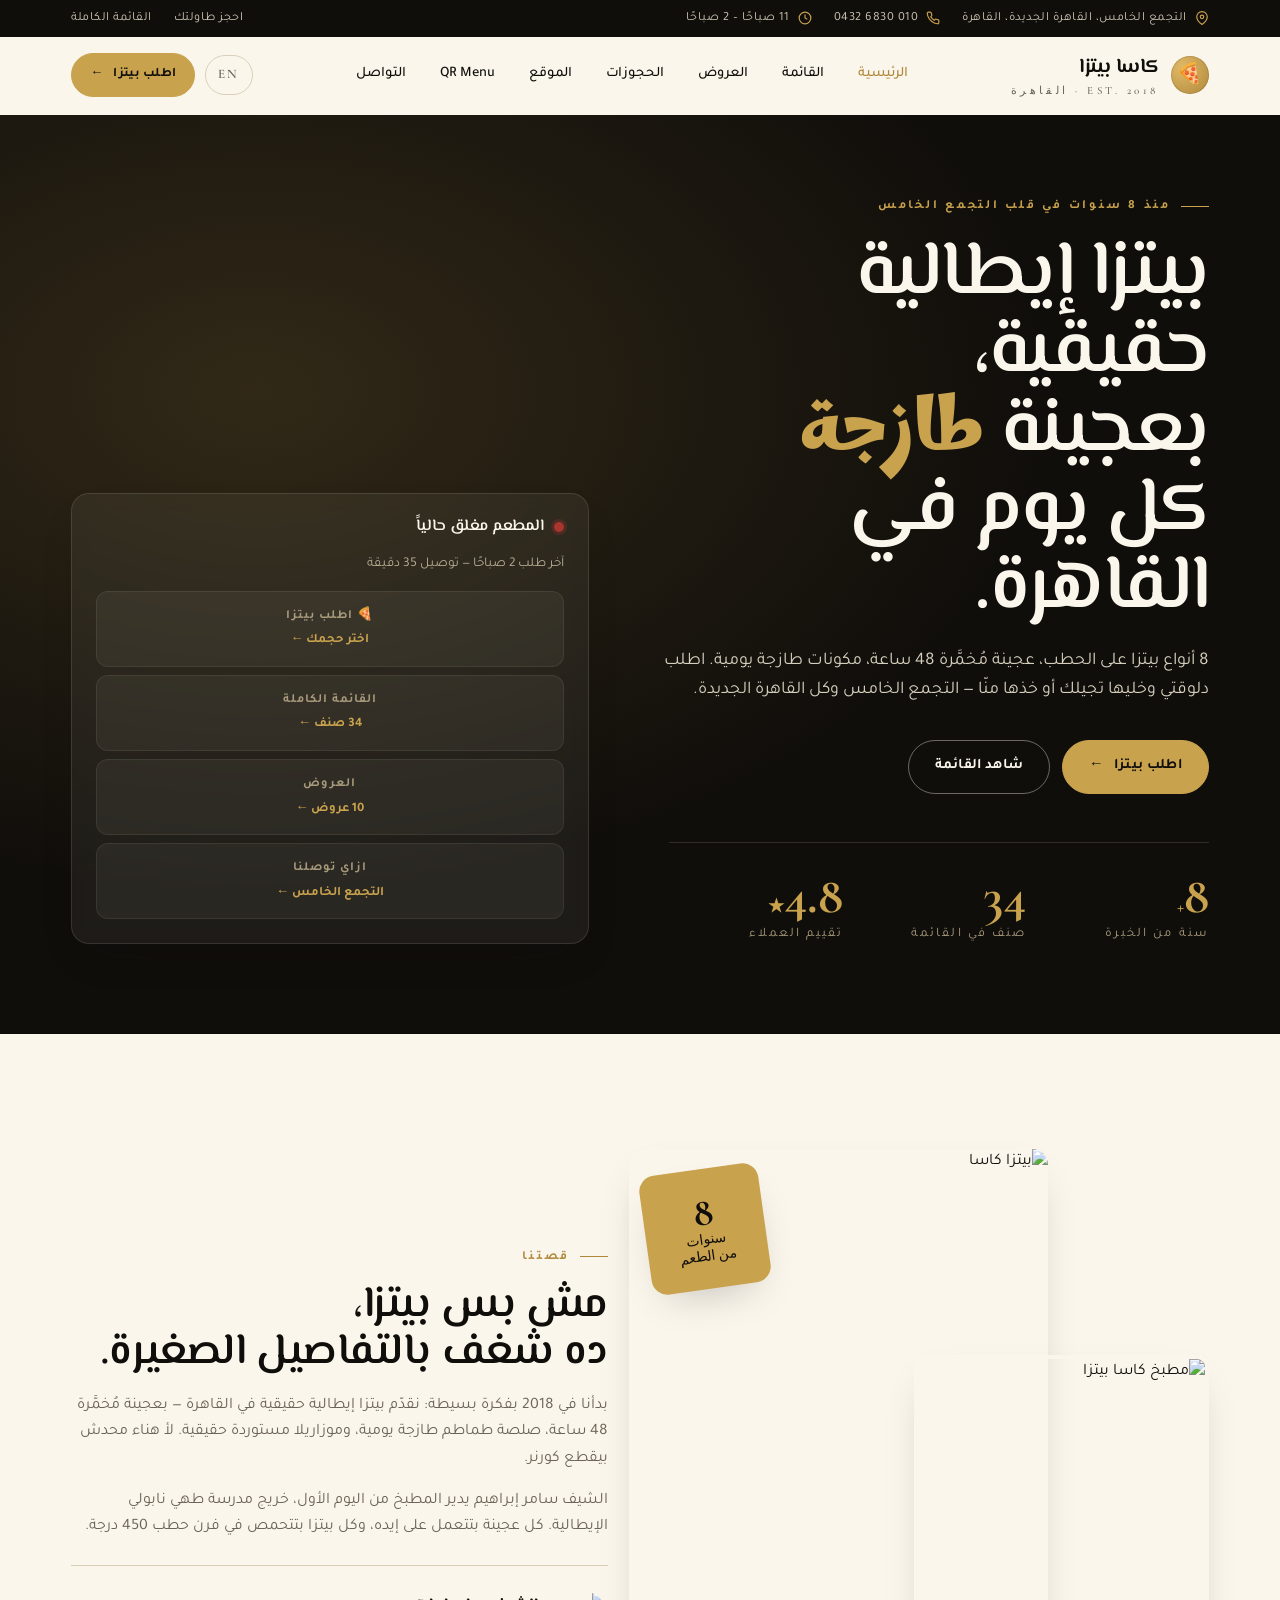
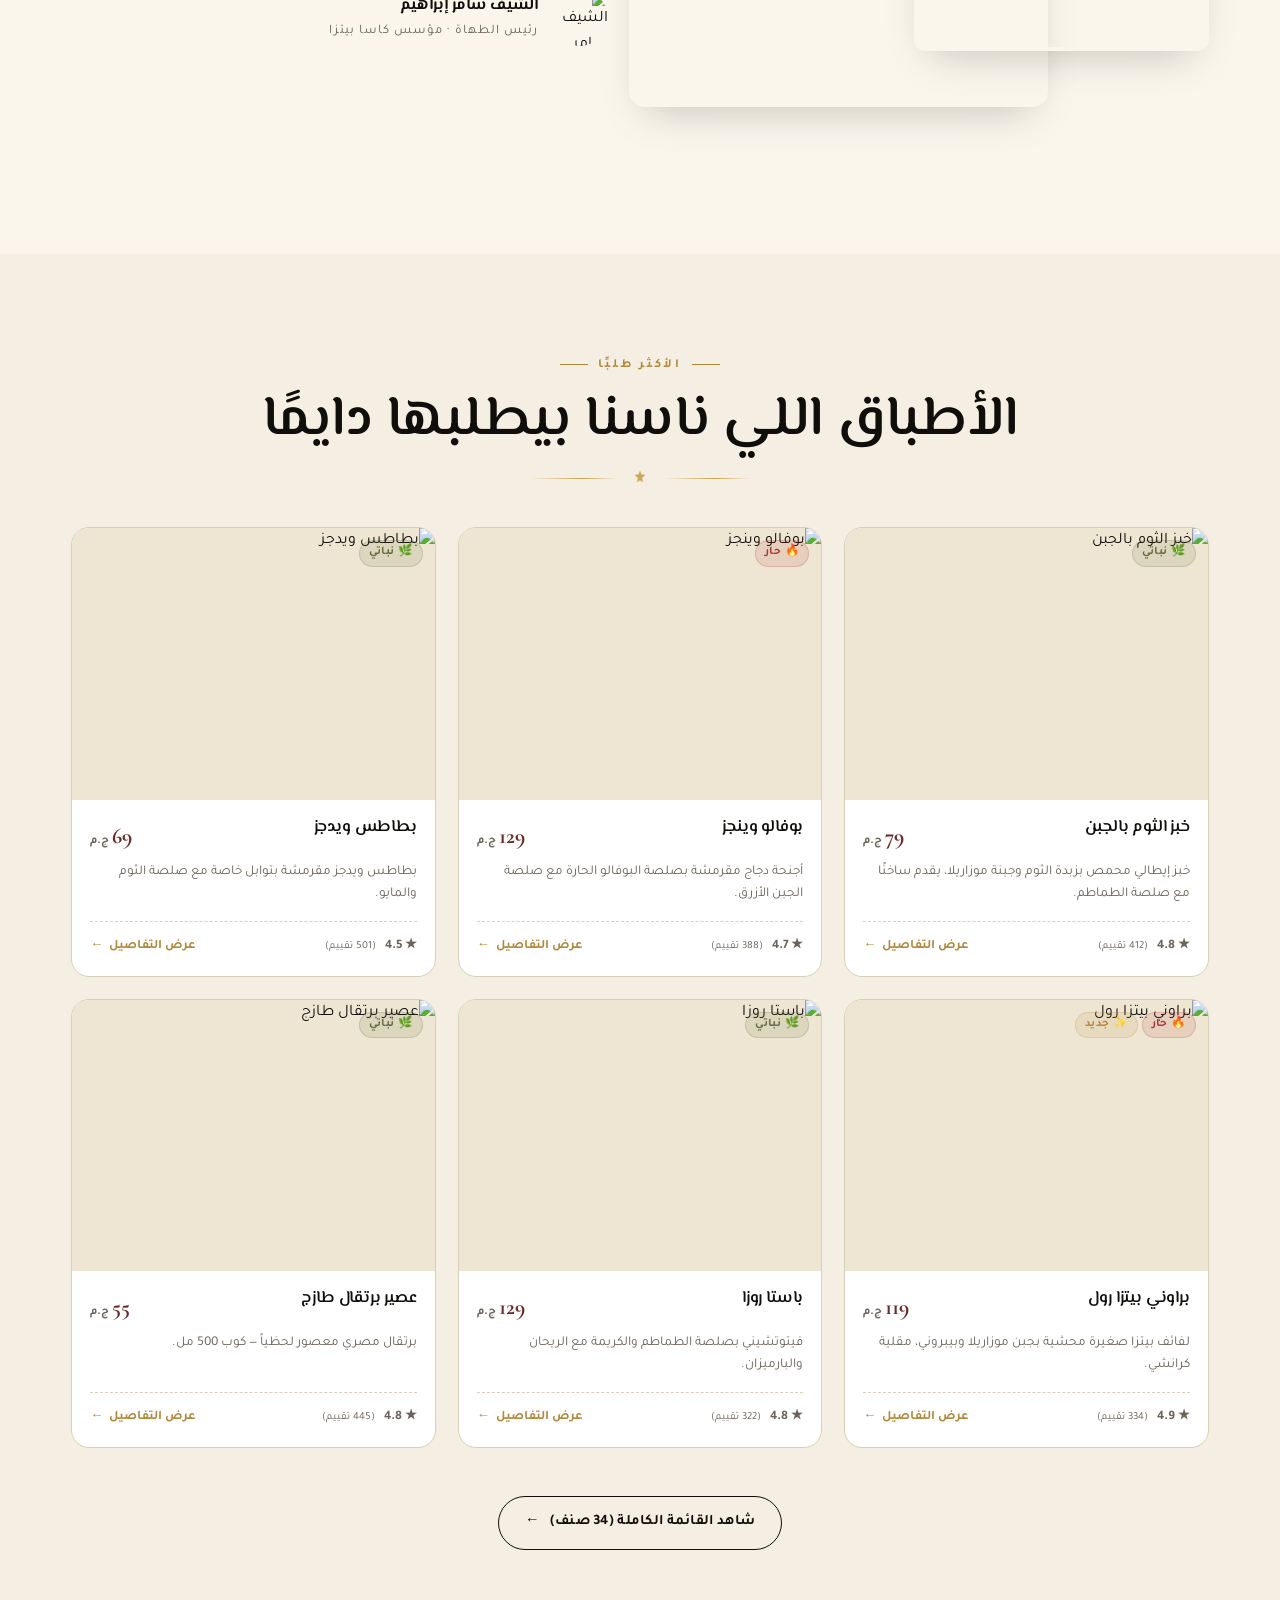
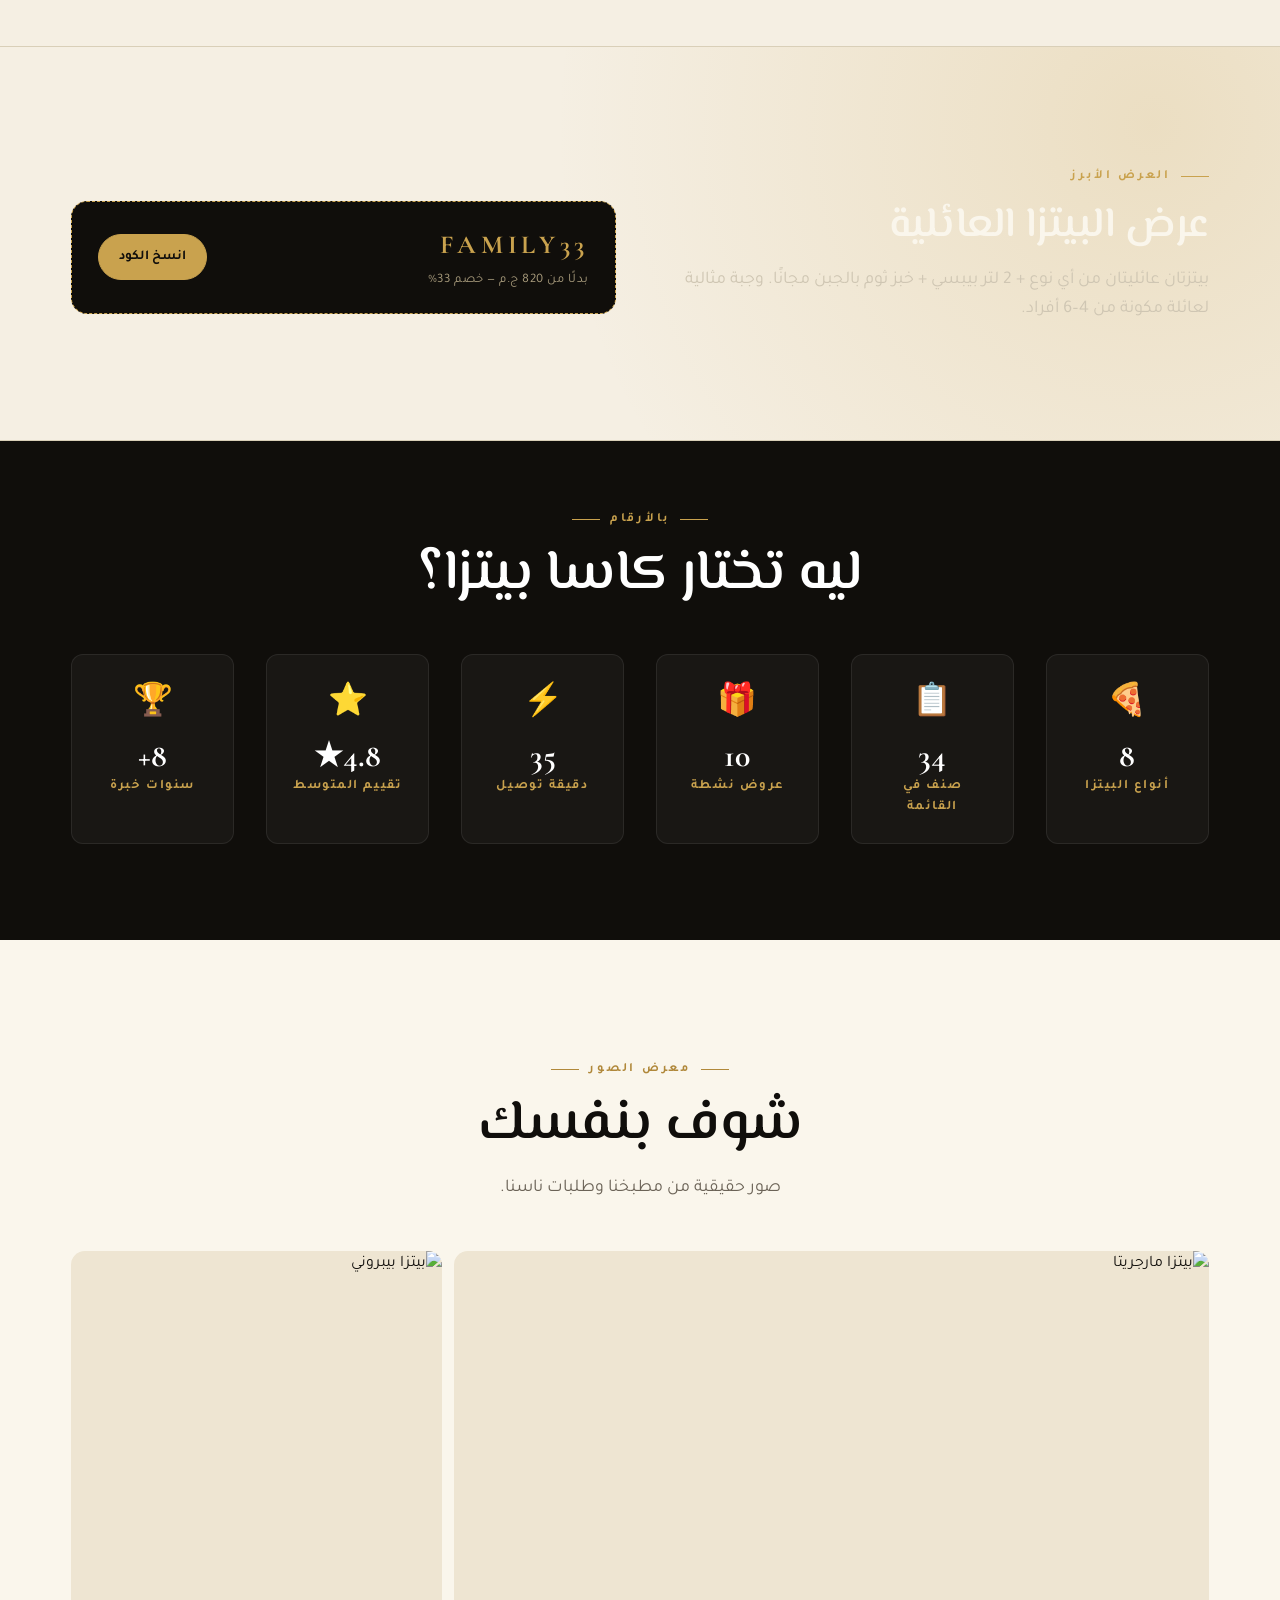
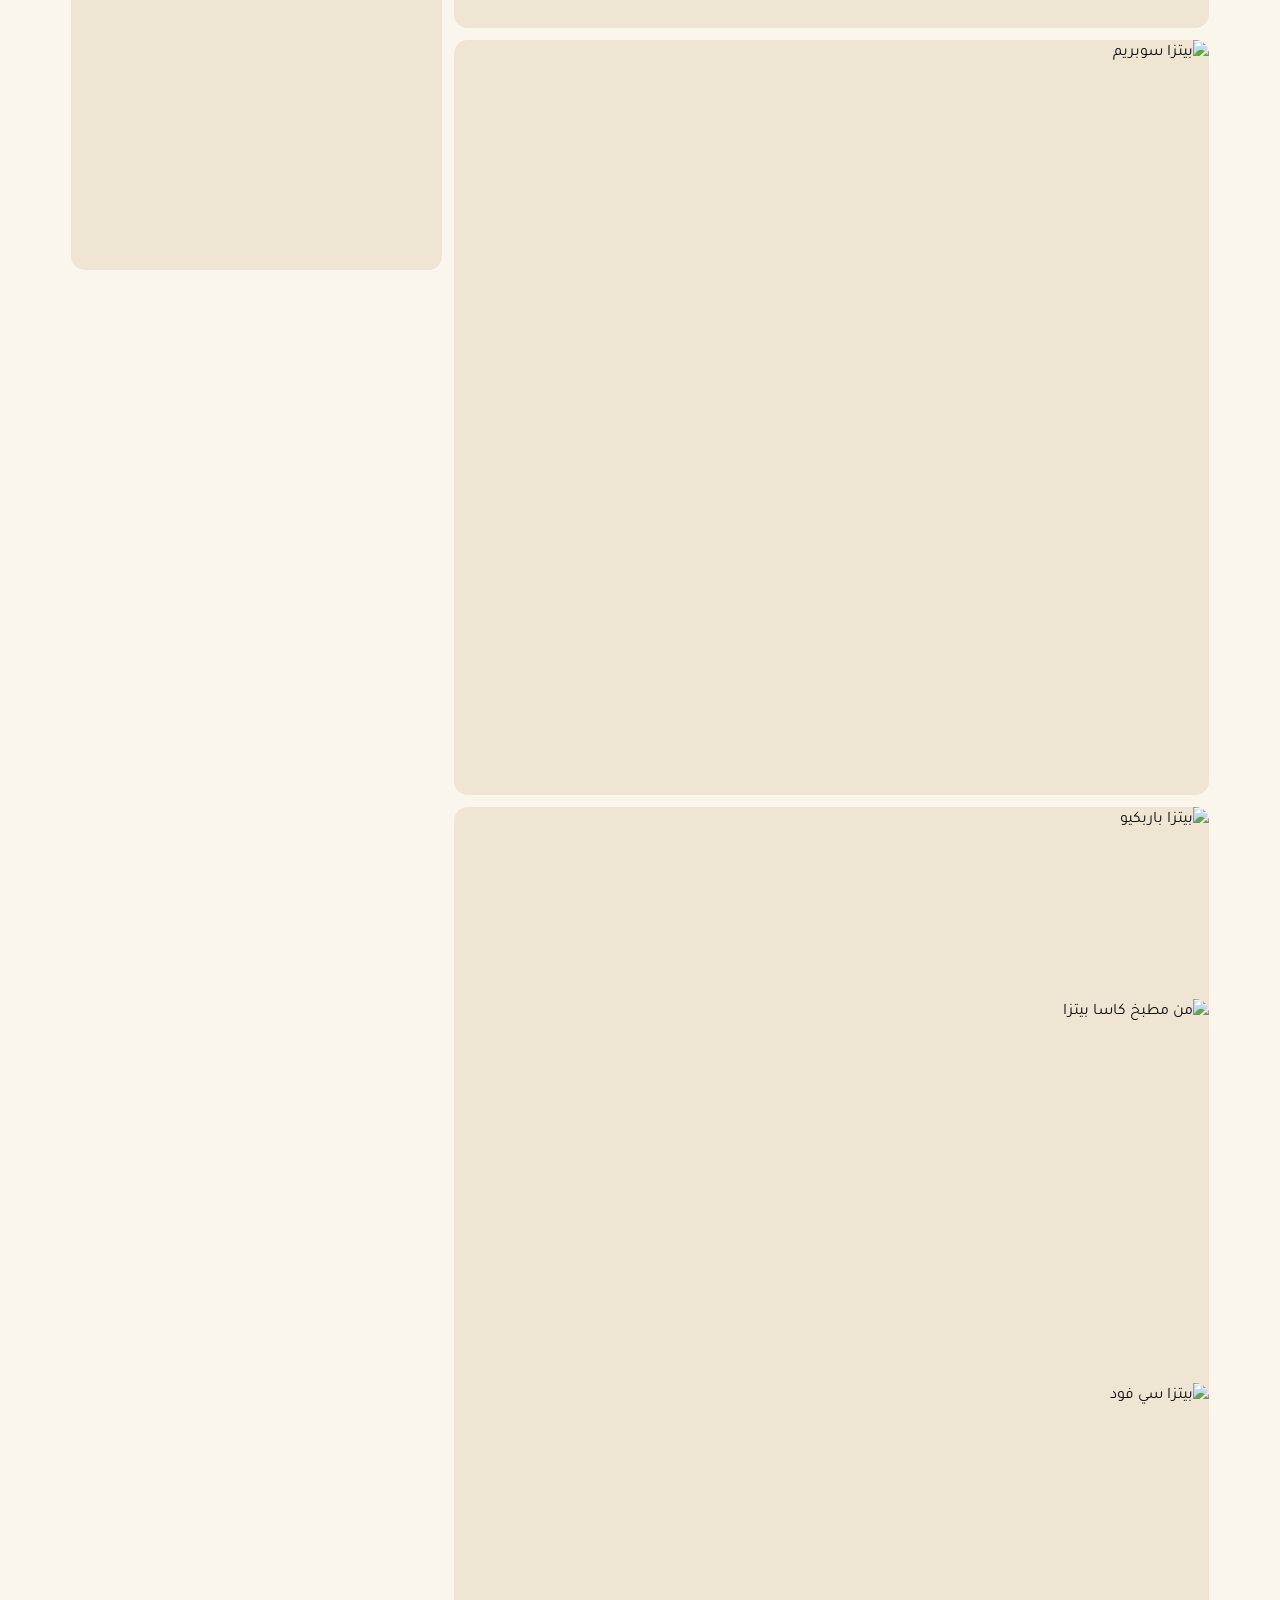
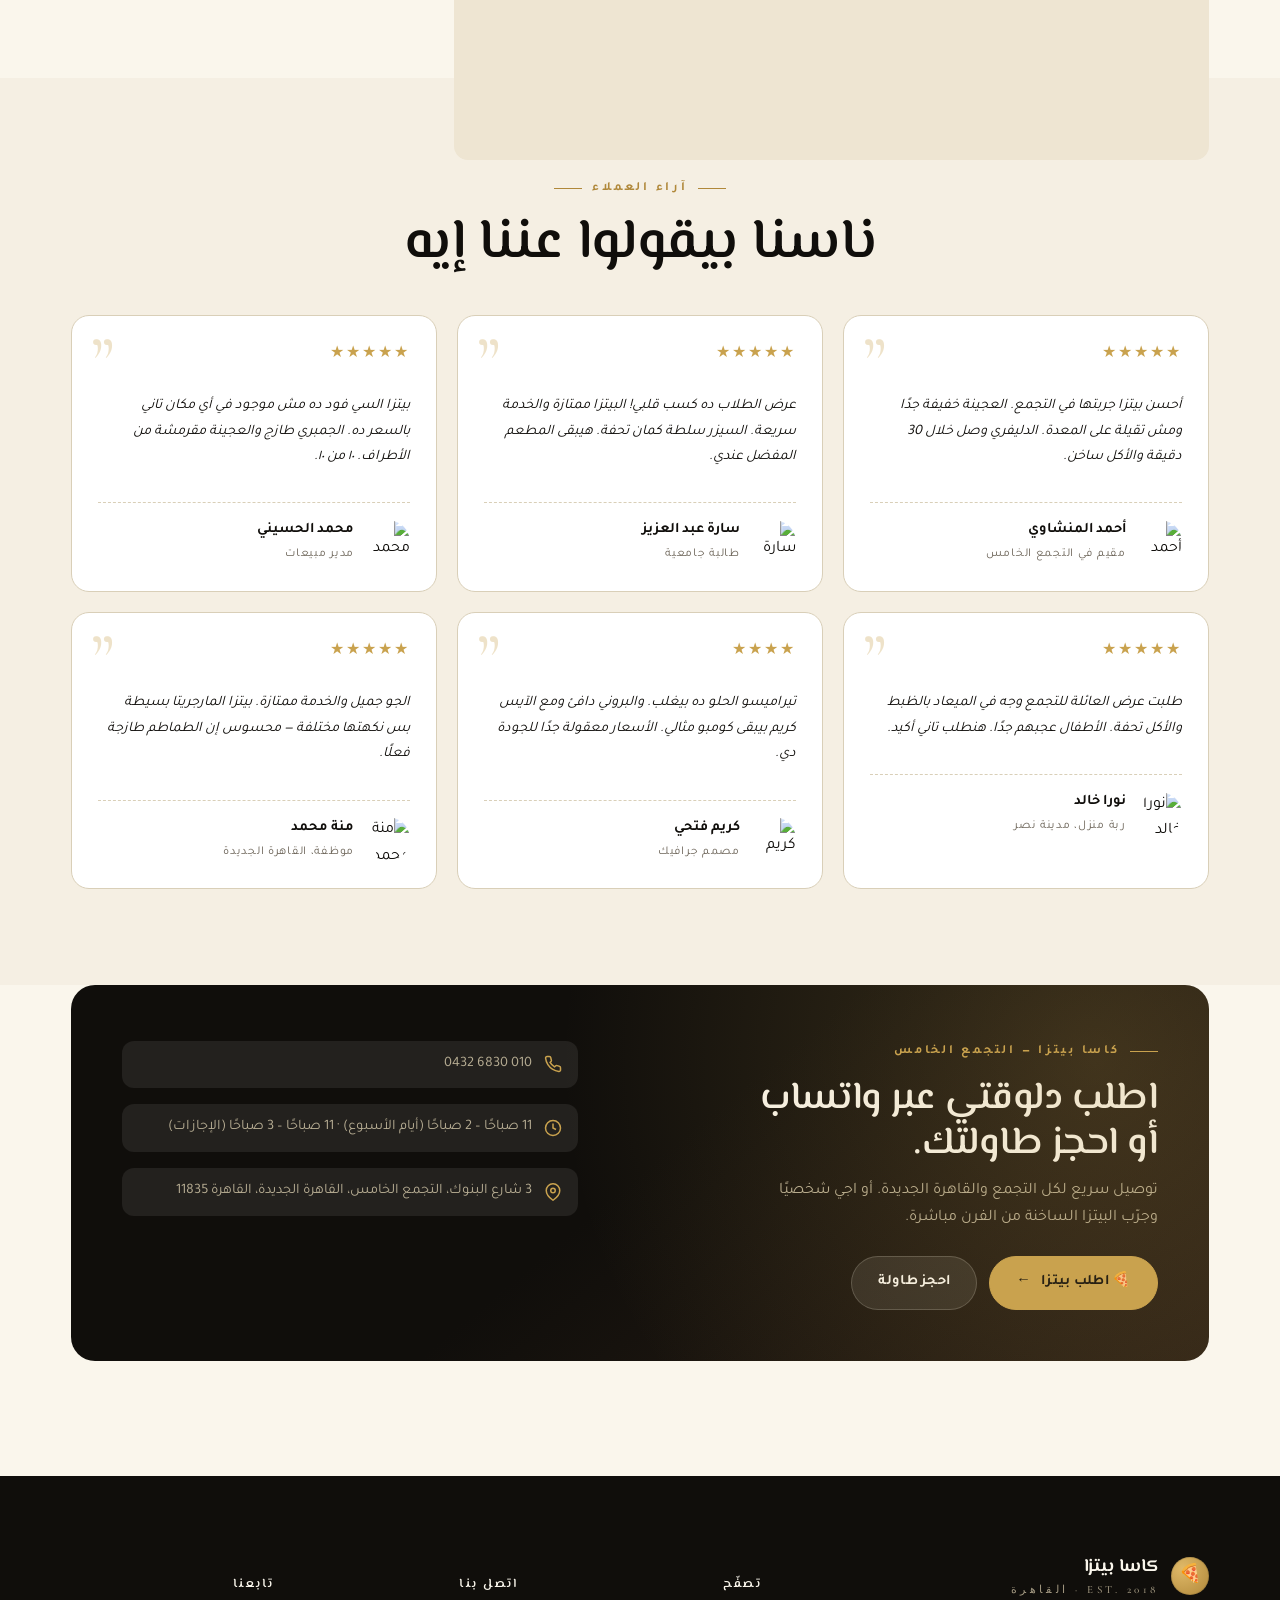
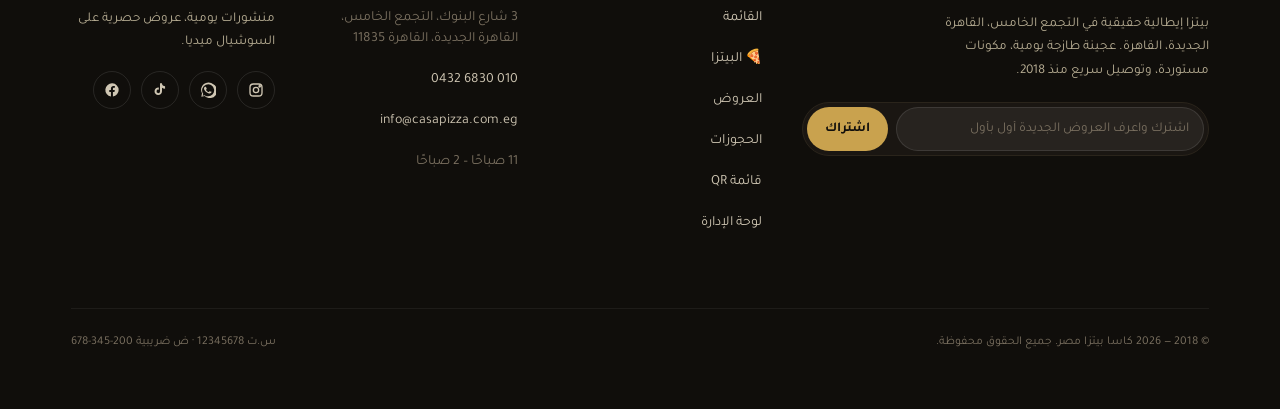
==== commit fd0f1ad8: "Add files via upload" ====
--- a/index.html
+++ b/index.html
@@ -50,7 +50,7 @@
     <nav class="menu">
       <a href="index.html" class="active">الرئيسية</a>
       <a href="menu.html">القائمة</a>
-      <a href="pizza.html" class="pz">🍕 بيتزا</a>
+
       <a href="offers.html">العروض</a>
       <a href="reservations.html">الحجوزات</a>
       <a href="location.html">الموقع</a>
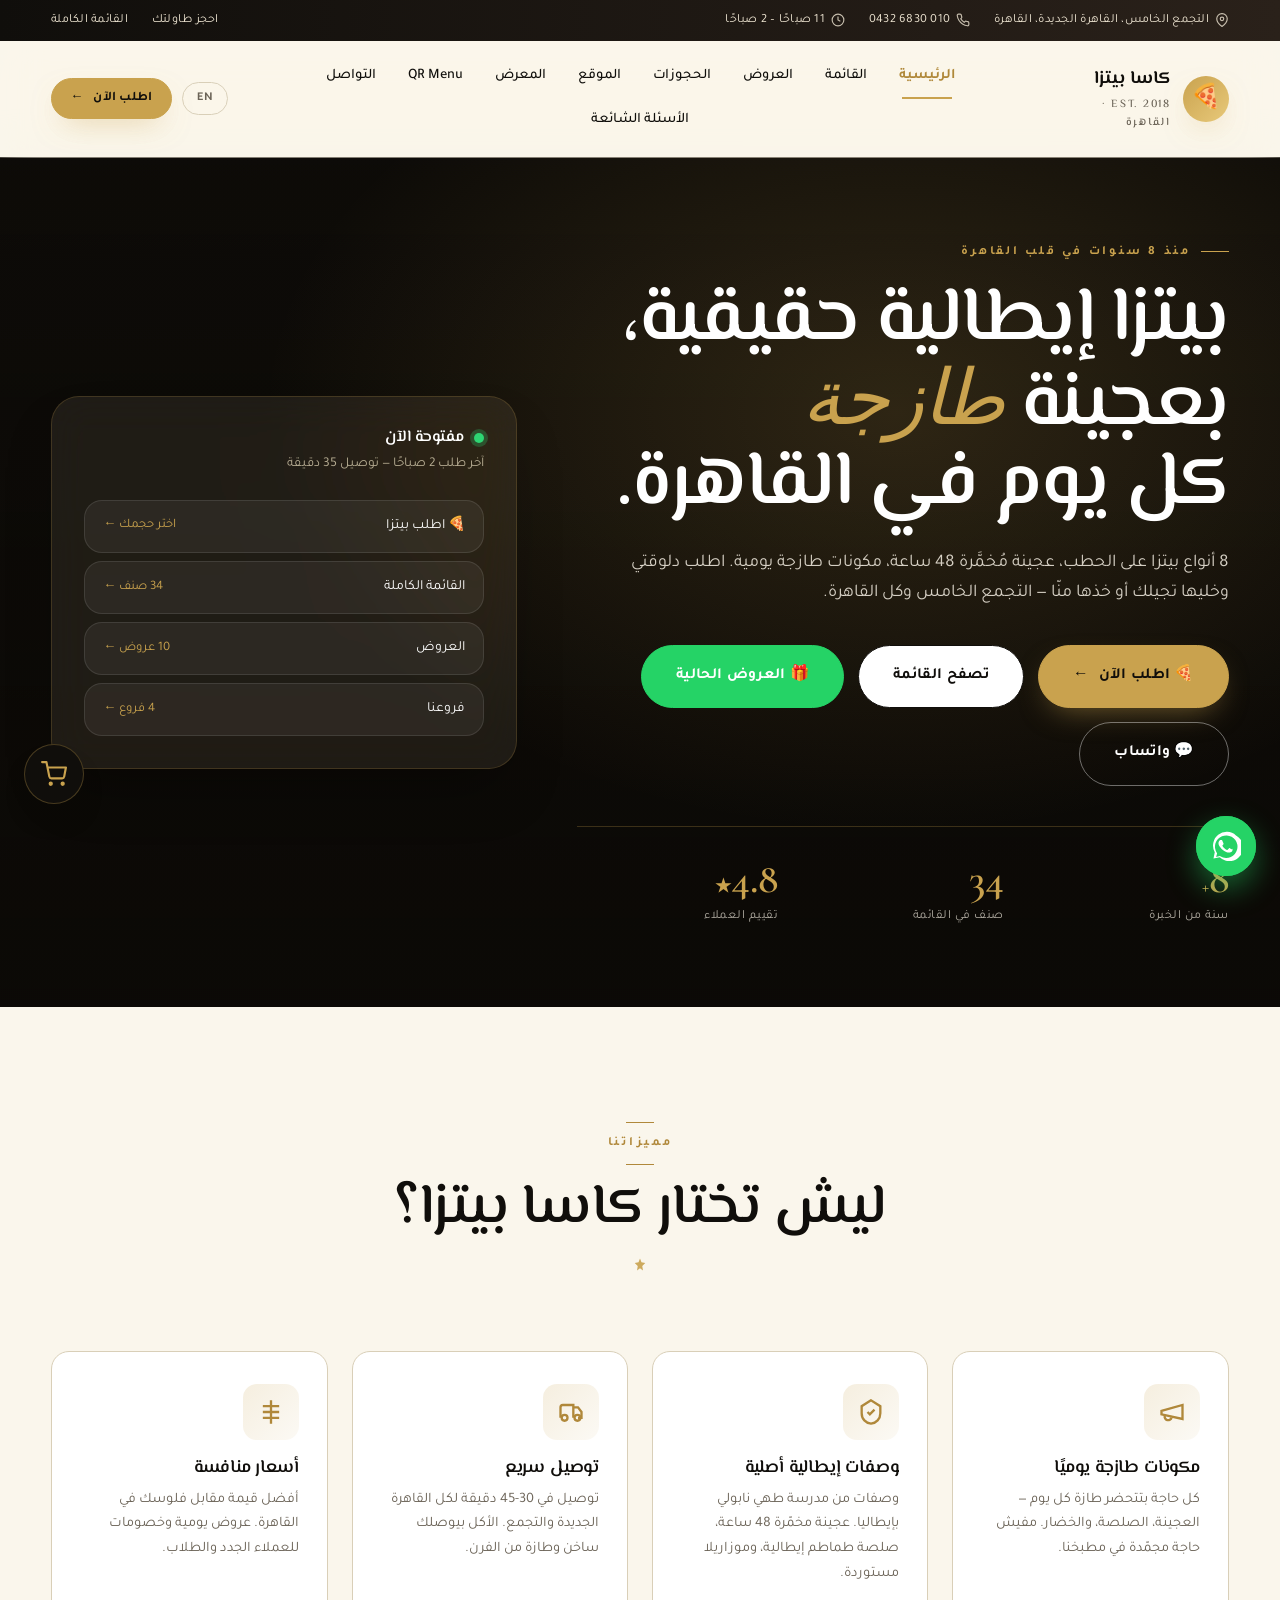
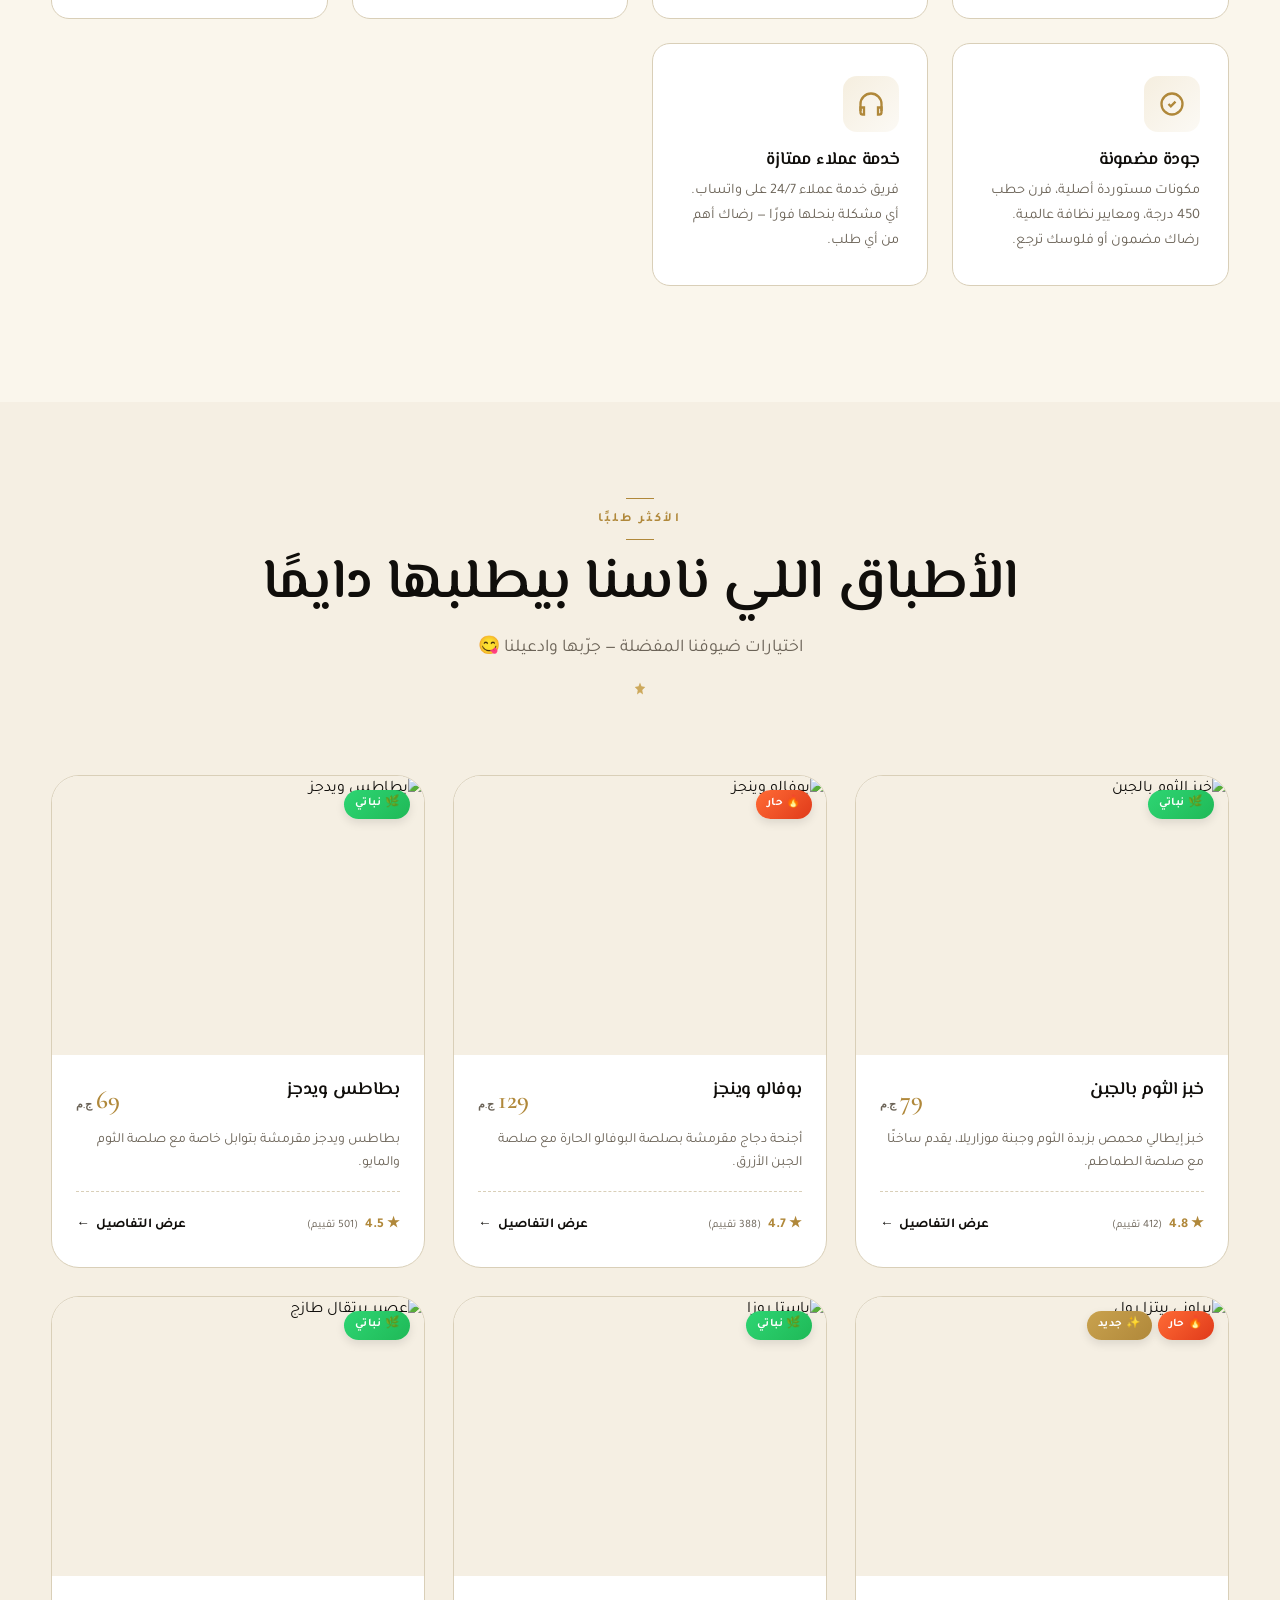
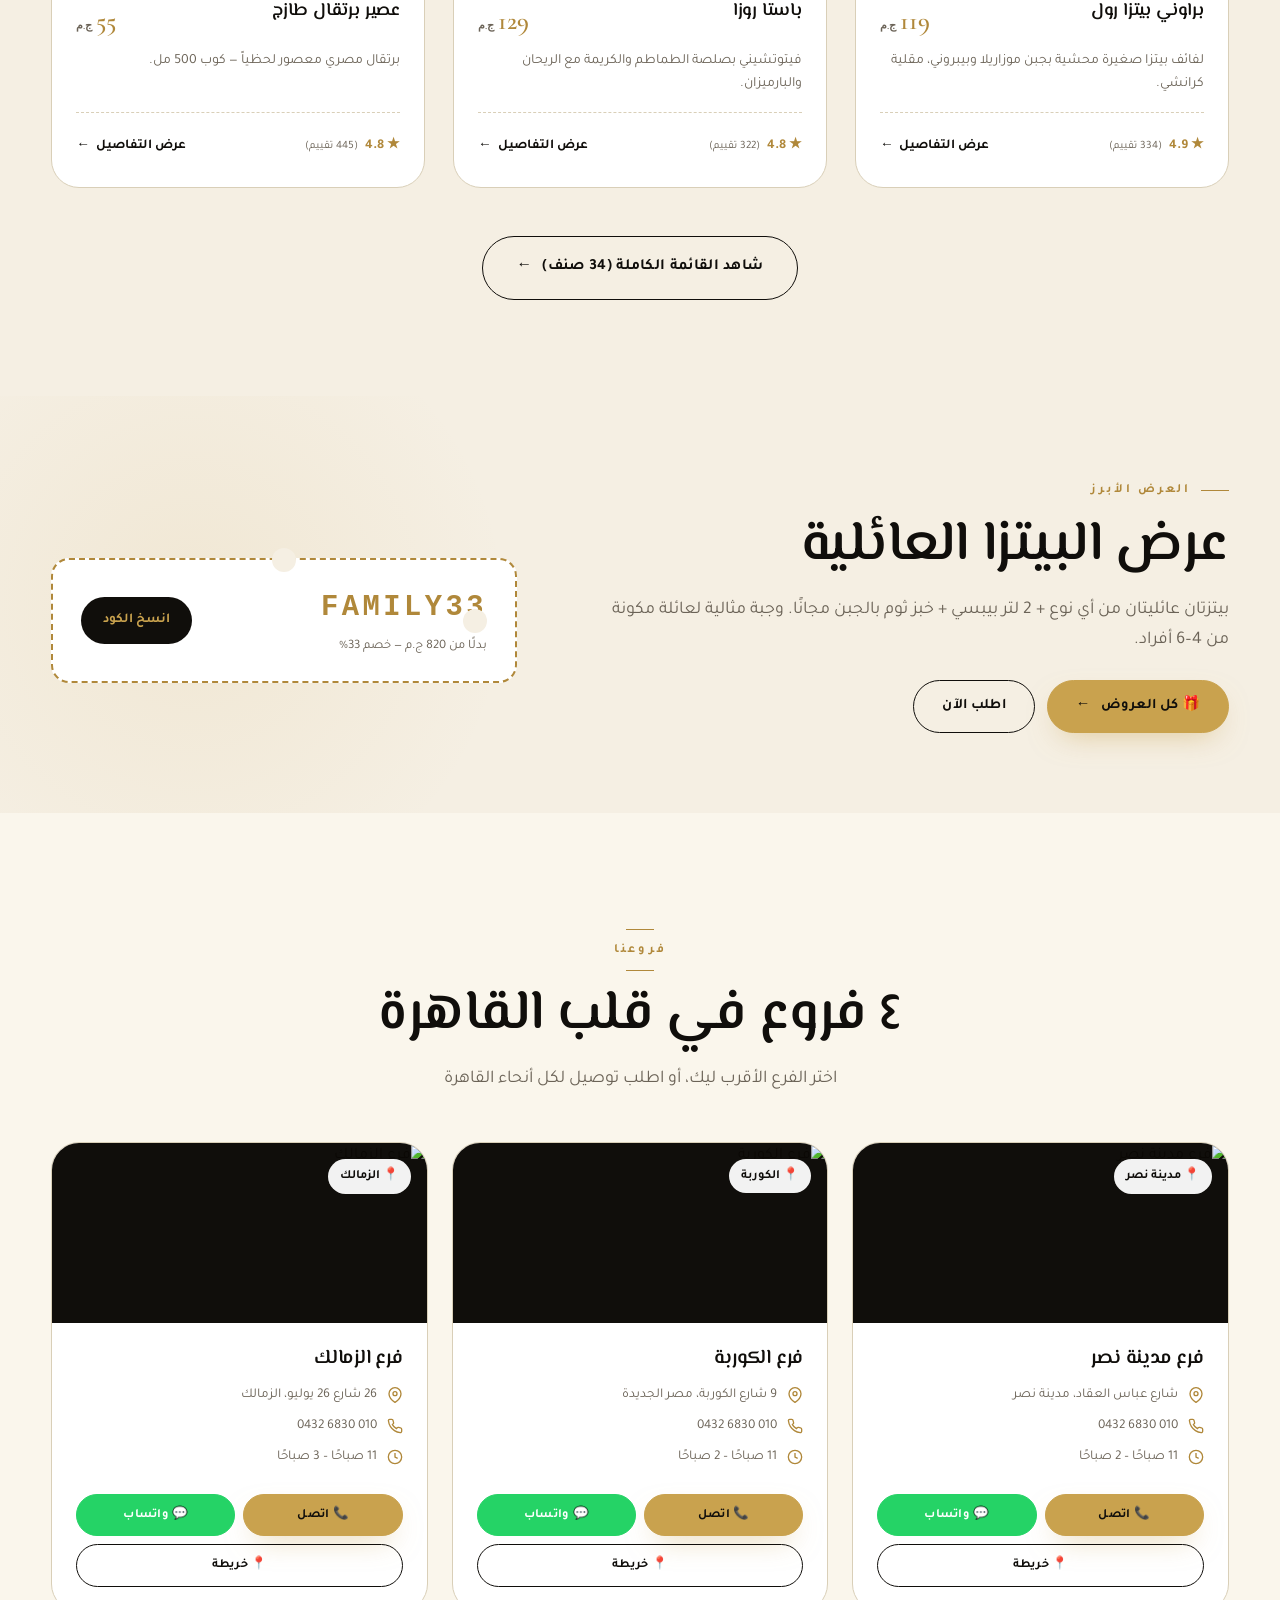
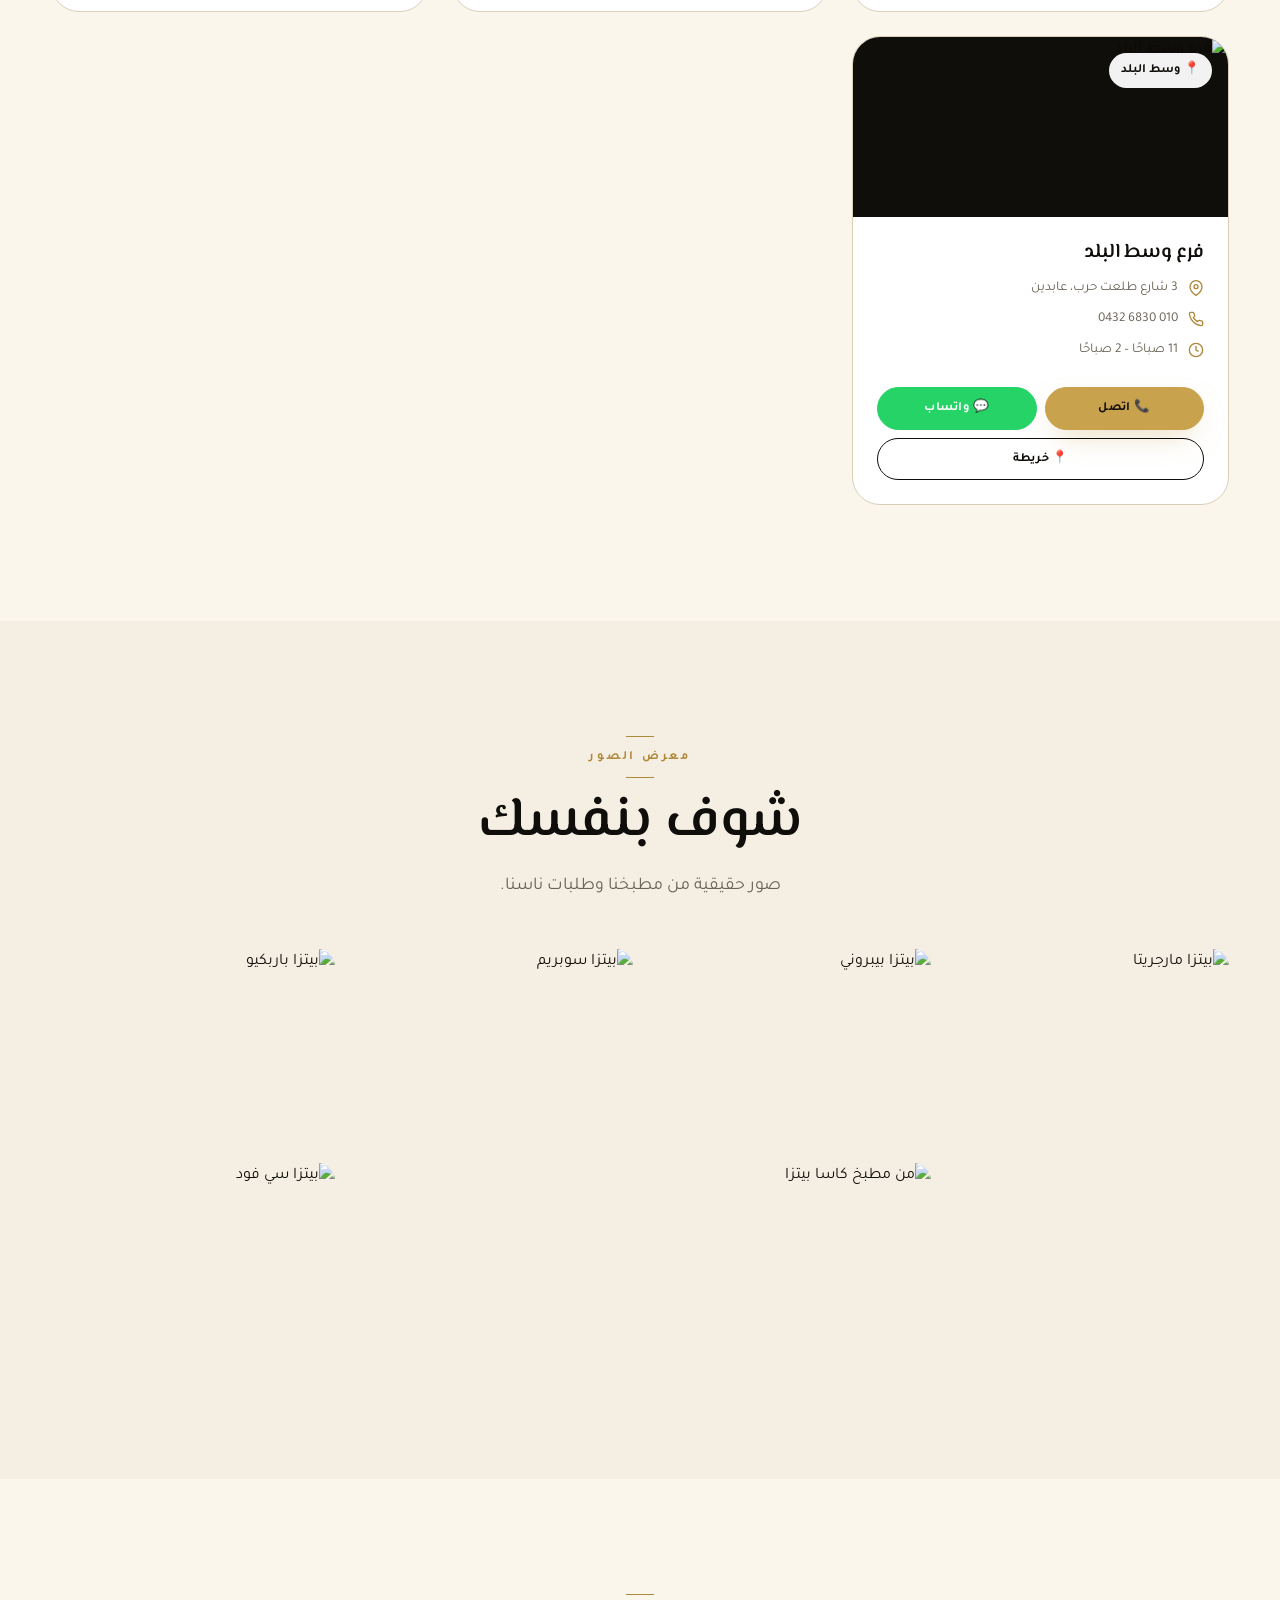
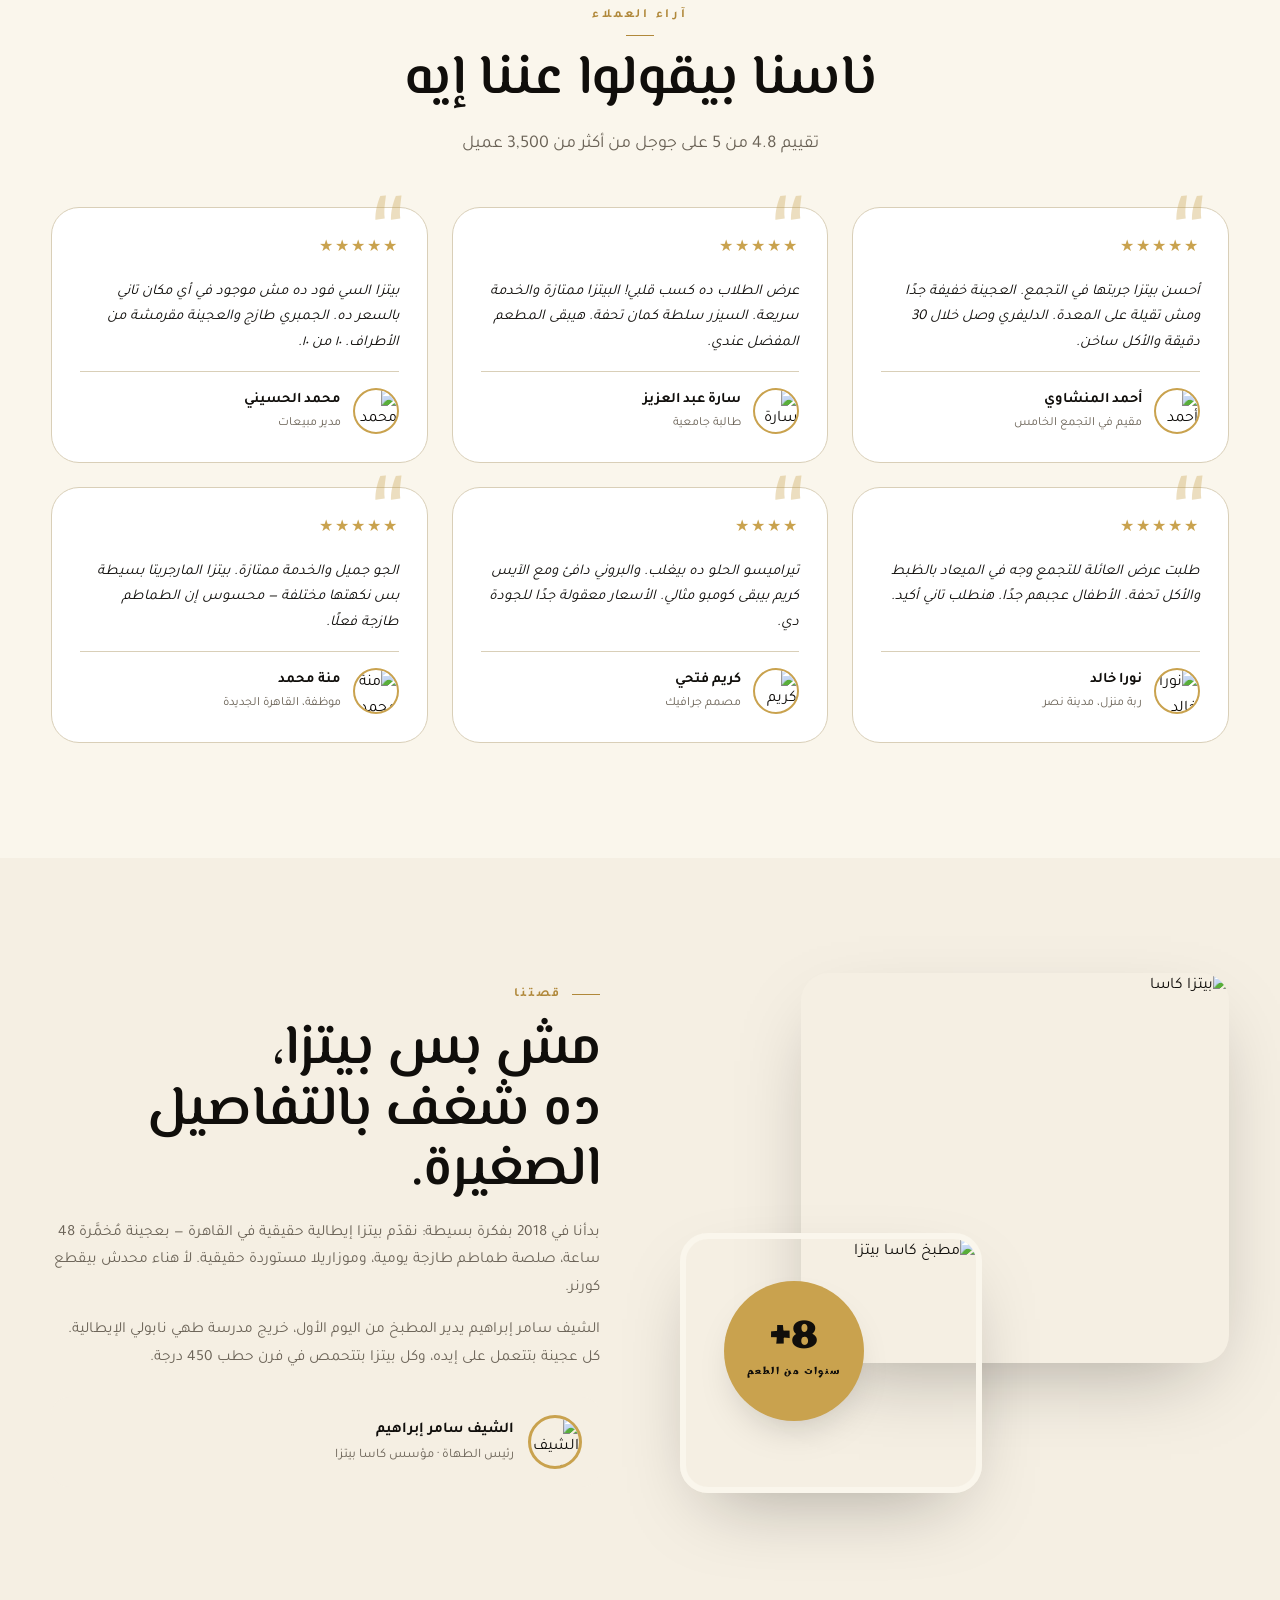
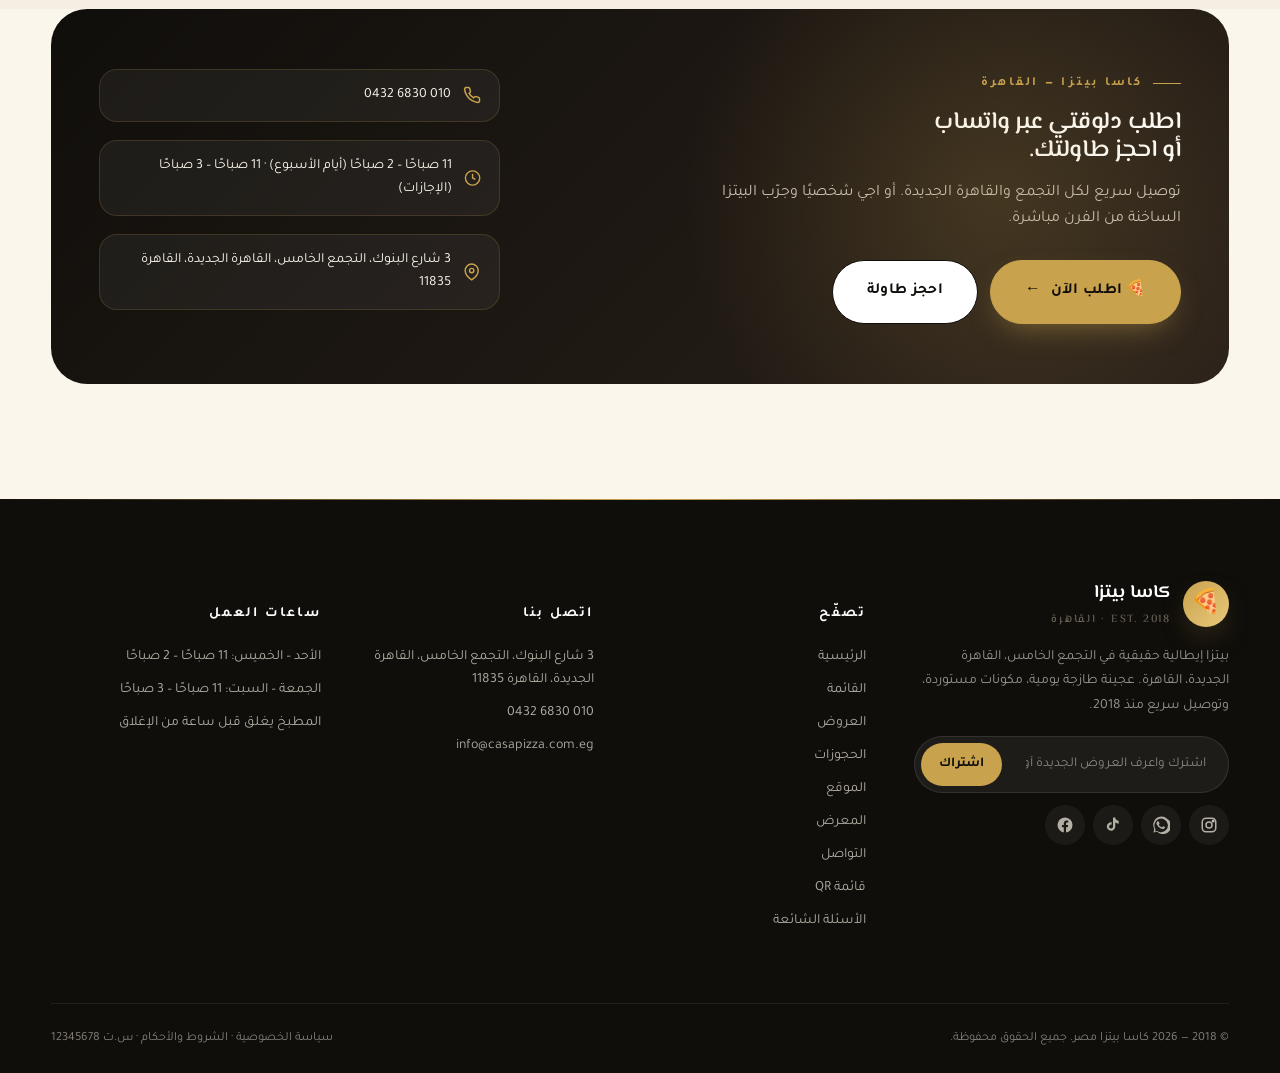
==== commit 26460948: "Add files via upload" ====
--- a/index.html
+++ b/index.html
@@ -4,9 +4,9 @@
 <meta charset="utf-8">
 <meta name="viewport" content="width=device-width,initial-scale=1">
 <meta name="theme-color" content="#1A0A0A">
-<title>كاسا بيتزا — أحسن بيتزا في التجمع الخامس</title>
-<meta name="description" content="كاسا بيتزا مصر — 8 أنواع بيتزا إيطالية أصلية بعجينة طازجة يومياً، توصيل سريع للتجمع الخامس والقاهرة الجديدة.">
-<meta property="og:title" content="كاسا بيتزا — أحسن بيتزا في التجمع الخامس">
+<title>كاسا بيتزا — بيتزا إيطالية أصلية في القاهرة | Casa Pizza Egypt</title>
+<meta name="description" content="كاسا بيتزا مصر — 8 أنواع بيتزا إيطالية أصلية بعجينة طازجة يومياً، توصيل سريع لكل القاهرة. اطلب الآن!">
+<meta property="og:title" content="كاسا بيتزا — بيتزا إيطالية أصلية في القاهرة">
 <meta property="og:description" content="8 أنواع بيتزا، 4 أحجام، عروض يومية. اطلب دلوقتي!">
 <meta property="og:type" content="restaurant">
 <link rel="preconnect" href="https://fonts.googleapis.com">
@@ -50,16 +50,17 @@
     <nav class="menu">
       <a href="index.html" class="active">الرئيسية</a>
       <a href="menu.html">القائمة</a>
-
       <a href="offers.html">العروض</a>
       <a href="reservations.html">الحجوزات</a>
       <a href="location.html">الموقع</a>
+      <a href="gallery.html">المعرض</a>
       <a href="qr.html">QR Menu</a>
       <a href="contact.html">التواصل</a>
+      <a href="faq.html">الأسئلة الشائعة</a>
     </nav>
     <div class="nav-cta">
       <button class="lang-pill" type="button">EN</button>
-      <a class="btn btn-gold btn-sm" href="pizza.html">اطلب بيتزا<span class="arrow">←</span></a>
+      <a class="btn btn-gold btn-sm" href="menu.html">اطلب الآن<span class="arrow">←</span></a>
     </div>
     <button class="burger" aria-label="القائمة"><span></span></button>
   </div>
@@ -69,49 +70,200 @@
 <section class="hero">
   <div class="hero-bg" aria-hidden="true"></div>
   <div class="wrap">
-    <div class="hero-copy js-reveal">
+    <div class="hero-copy">
       <span class="eyebrow" style="color:var(--saffron)" id="hero-eyebrow"></span>
       <h1 class="display-1" style="margin-top:18px">
         بيتزا إيطالية حقيقية،<br>
         بعجينة <em>طازجة</em><br>
         كل يوم في القاهرة.
       </h1>
-      <p class="lead">8 أنواع بيتزا على الحطب، عجينة مُخمَّرة 48 ساعة، مكونات طازجة يومية. اطلب دلوقتي وخليها تجيلك أو خذها منّا — التجمع الخامس وكل القاهرة الجديدة.</p>
+      <p class="lead" style="color:rgba(245,239,227,.85)">8 أنواع بيتزا على الحطب، عجينة مُخمَّرة 48 ساعة، مكونات طازجة يومية. اطلب دلوقتي وخليها تجيلك أو خذها منّا — التجمع الخامس وكل القاهرة.</p>
       <div class="actions">
-        <a href="pizza.html" class="btn btn-gold">اطلب بيتزا<span class="arrow">←</span></a>
-        <a href="menu.html" class="btn btn-ghost">شاهد القائمة</a>
+        <a href="menu.html" class="btn btn-gold btn-lg">🍕 اطلب الآن<span class="arrow">←</span></a>
+        <a href="menu.html" class="btn btn-light btn-lg">تصفح القائمة</a>
+        <a href="offers.html" class="btn btn-whats btn-lg">🎁 العروض الحالية</a>
+        <a id="hero-whats" href="#" target="_blank" rel="noopener" class="btn btn-ghost btn-lg" style="border-color:rgba(255,255,255,.4);color:#fff">💬 واتساب</a>
       </div>
       <div class="hero-meta" id="hero-stats"></div>
     </div>
 
-    <aside class="hero-card js-reveal">
-      <div class="row"><span class="dot"></span><h4 style="margin:0">كاسا بيتزا مفتوحة الآن</h4></div>
+    <aside class="hero-card">
+      <div class="row">
+        <span class="dot"></span>
+        <h4 style="margin:0">مفتوحة الآن</h4>
+      </div>
       <p style="color:#B8AE94;font-size:13.5px;margin:0" id="card-hours"></p>
       <div class="quick">
-        <a class="qbtn" href="pizza.html"><span>🍕 اطلب بيتزا</span><span>اختر حجمك ←</span></a>
+        <a class="qbtn" href="menu.html"><span>🍕 اطلب بيتزا</span><span>اختر حجمك ←</span></a>
         <a class="qbtn" href="menu.html"><span>القائمة الكاملة</span><span id="qbtn-items-count"></span></a>
         <a class="qbtn" href="offers.html"><span>العروض</span><span id="qbtn-offer-count"></span></a>
-        <a class="qbtn" href="location.html"><span>ازاي توصلنا</span><span>التجمع الخامس ←</span></a>
+        <a class="qbtn" href="location.html"><span>فروعنا</span><span>4 فروع ←</span></a>
       </div>
     </aside>
   </div>
 </section>
 
+<!-- STATS -->
+<section style="display: none;" class="section" >
+  <div class="wrap">
+    <div class="center" style="margin-bottom:48px">
+      <span class="eyebrow center" style="color:var(--saffron)">بالأرقام</span>
+      <h2 class="display-2" style="margin-top:14px;color:#fff">ليه تختار كاسا بيتزا؟</h2>
+      <p class="lead center" style="color:rgba(245,239,227,.7);margin-top:14px">أرقام حقيقية من تجربة ضيوفنا على مدار 8 سنوات</p>
+    </div>
+    <div class="stat-grid" id="home-stats-grid"></div>
+  </div>
+</section>
+
+<!-- WHY US -->
+<section class="section">
+  <div class="wrap">
+    <div class="center" style="margin-bottom:48px">
+      <span class="eyebrow center">مميزاتنا</span>
+      <h2 class="display-2" style="margin-top:14px">ليش تختار كاسا بيتزا؟</h2>
+      <div class="orn"><svg viewBox="0 0 24 24" fill="currentColor"><path d="M12 2l2 5 5 1-4 4 1 6-4-3-4 3 1-6-4-4 5-1z"/></svg></div>
+    </div>
+    <div class="why-grid">
+      <div class="why-card js-reveal">
+        <div class="why-icon">
+          <svg viewBox="0 0 24 24" fill="none" stroke="currentColor" stroke-width="2"><path d="M3 11l18-5v12L3 14v-3z"/><path d="M11.6 16.8a3 3 0 1 1-5.8-1.6"/></svg>
+        </div>
+        <h4>مكونات طازجة يوميًا</h4>
+        <p>كل حاجة بتتحضر طازة كل يوم — العجينة، الصلصة، والخضار. مفيش حاجة مجمّدة في مطبخنا.</p>
+      </div>
+      <div class="why-card js-reveal" data-delay="1">
+        <div class="why-icon">
+          <svg viewBox="0 0 24 24" fill="none" stroke="currentColor" stroke-width="2"><path d="M12 2L4 7v6c0 5 3.5 8.5 8 9 4.5-.5 8-4 8-9V7l-8-5z"/><path d="m9 12 2 2 4-4"/></svg>
+        </div>
+        <h4>وصفات إيطالية أصلية</h4>
+        <p>وصفات من مدرسة طهي نابولي بإيطاليا. عجينة مخمّرة 48 ساعة، صلصة طماطم إيطالية، وموزاريلا مستوردة.</p>
+      </div>
+      <div class="why-card js-reveal" data-delay="2">
+        <div class="why-icon">
+          <svg viewBox="0 0 24 24" fill="none" stroke="currentColor" stroke-width="2"><circle cx="6.5" cy="17" r="2.5"/><circle cx="17.5" cy="17" r="2.5"/><path d="M3 17V8a2 2 0 0 1 2-2h9v11"/><path d="M14 8h4l3 4v5h-3"/></svg>
+        </div>
+        <h4>توصيل سريع</h4>
+        <p>توصيل في 30-45 دقيقة لكل القاهرة الجديدة والتجمع. الأكل بيوصلك ساخن وطازة من الفرن.</p>
+      </div>
+      <div class="why-card js-reveal" data-delay="3">
+        <div class="why-icon">
+          <svg viewBox="0 0 24 24" fill="none" stroke="currentColor" stroke-width="2"><path d="M12 2v20M5 12h14M5 7h14M5 17h14"/></svg>
+        </div>
+        <h4>أسعار منافسة</h4>
+        <p>أفضل قيمة مقابل فلوسك في القاهرة. عروض يومية وخصومات للعملاء الجدد والطلاب.</p>
+      </div>
+      <div class="why-card js-reveal" data-delay="4">
+        <div class="why-icon">
+          <svg viewBox="0 0 24 24" fill="none" stroke="currentColor" stroke-width="2"><path d="M9 12l2 2 4-4M21 12a9 9 0 1 1-18 0 9 9 0 0 1 18 0z"/></svg>
+        </div>
+        <h4>جودة مضمونة</h4>
+        <p>مكونات مستوردة أصلية، فرن حطب 450 درجة، ومعايير نظافة عالمية. رضاك مضمون أو فلوسك ترجع.</p>
+      </div>
+      <div class="why-card js-reveal" data-delay="5">
+        <div class="why-icon">
+          <svg viewBox="0 0 24 24" fill="none" stroke="currentColor" stroke-width="2"><path d="M3 18v-6a9 9 0 0 1 18 0v6"/><path d="M21 19a2 2 0 0 1-2 2h-1v-6h3v4zM3 19a2 2 0 0 0 2 2h1v-6H3v4z"/></svg>
+        </div>
+        <h4>خدمة عملاء ممتازة</h4>
+        <p>فريق خدمة عملاء 24/7 على واتساب. أي مشكلة بنحلها فورًا — رضاك أهم من أي طلب.</p>
+      </div>
+    </div>
+  </div>
+</section>
+
+<!-- SIGNATURE DISHES -->
+<section class="section" style="background:var(--paper);padding-top:96px;padding-bottom:96px">
+  <div class="wrap">
+    <div class="center js-reveal">
+      <span class="eyebrow center">الأكثر طلبًا</span>
+      <h2 class="display-2" style="margin-top:14px">الأطباق اللي ناسنا بيطلبها دايمًا</h2>
+      <p class="lead center" style="margin:18px auto 0">اختيارات ضيوفنا المفضلة — جرّبها وادعيلنا 😋</p>
+      <div class="orn"><svg viewBox="0 0 24 24" fill="currentColor"><path d="M12 2l2 5 5 1-4 4 1 6-4-3-4 3 1-6-4-4 5-1z"/></svg></div>
+    </div>
+    <div class="dish-grid" id="featured-grid"></div>
+    <div class="center" style="margin-top:48px">
+      <a class="btn btn-ghost btn-lg" href="menu.html" id="menu-link-full">شاهد القائمة الكاملة <span class="arrow">←</span></a>
+    </div>
+  </div>
+</section>
+
+<!-- OFFERS STRIP -->
+<section class="offers-strip section" style="padding:80px 0">
+  <div class="wrap">
+    <div style="display:grid;grid-template-columns:1.4fr 1fr;gap:60px;align-items:center">
+      <div class="js-reveal">
+        <span class="eyebrow" style="color:var(--saffron-2)">العرض الأبرز</span>
+        <h2 class="display-2" style="margin-top:14px" id="offer-title"></h2>
+        <p class="lead" style="margin-top:18px" id="offer-desc"></p>
+        <div style="margin-top:24px;display:flex;gap:12px;flex-wrap:wrap">
+          <a class="btn btn-gold" href="offers.html">🎁 كل العروض <span class="arrow">←</span></a>
+          <a class="btn btn-ghost" href="menu.html">اطلب الآن</a>
+        </div>
+      </div>
+      <div class="coupon js-reveal" id="offers-strip-coupon"></div>
+    </div>
+  </div>
+</section>
+
+<!-- BRANCHES -->
+<section class="section" id="branches">
+  <div class="wrap">
+    <div class="center js-reveal" style="margin-bottom:48px">
+      <span class="eyebrow center">فروعنا</span>
+      <h2 class="display-2" style="margin-top:14px">٤ فروع في قلب القاهرة</h2>
+      <p class="lead center" style="margin:18px auto 0">اختر الفرع الأقرب ليك، أو اطلب توصيل لكل أنحاء القاهرة</p>
+    </div>
+    <div class="branch-grid" id="branches-grid"></div>
+  </div>
+</section>
+
+<!-- GALLERY -->
+<section class="section" style="background:var(--paper)">
+  <div class="wrap">
+    <div class="center js-reveal">
+      <span class="eyebrow center">معرض الصور</span>
+      <h2 class="display-2" style="margin-top:14px">شوف بنفسك</h2>
+      <p class="lead center" style="margin:18px auto 0">صور حقيقية من مطبخنا وطلبات ناسنا.</p>
+    </div>
+    <div class="gallery js-reveal">
+      <a class="a" href="https://images.unsplash.com/photo-1604068549290-dea0e4a305ca?w=1400&q=85"><img src="https://images.unsplash.com/photo-1604068549290-dea0e4a305ca?w=700&q=80" alt="بيتزا مارجريتا" loading="lazy"></a>
+      <a class="b" href="https://images.unsplash.com/photo-1628840042765-356cda07504e?w=1400&q=85"><img src="https://images.unsplash.com/photo-1628840042765-356cda07504e?w=700&q=80" alt="بيتزا بيبروني" loading="lazy"></a>
+      <a class="c" href="https://images.unsplash.com/photo-1565299624946-b28f40a0ae38?w=1400&q=85"><img src="https://images.unsplash.com/photo-1565299624946-b28f40a0ae38?w=700&q=80" alt="بيتزا سوبريم" loading="lazy"></a>
+      <a class="d" href="https://images.unsplash.com/photo-1571997478779-2adcbbe9ab2f?w=1400&q=85"><img src="https://images.unsplash.com/photo-1571997478779-2adcbbe9ab2f?w=700&q=80" alt="بيتزا باربكيو" loading="lazy"></a>
+      <a class="e" href="https://images.unsplash.com/photo-1513104890138-7c749659a591?w=1400&q=85"><img src="https://images.unsplash.com/photo-1513104890138-7c749659a591?w=700&q=80" alt="من مطبخ كاسا بيتزا" loading="lazy"></a>
+      <a class="f" href="https://images.unsplash.com/photo-1604382354936-07c5d9983bd3?w=1400&q=85"><img src="https://images.unsplash.com/photo-1604382354936-07c5d9983bd3?w=700&q=80" alt="بيتزا سي فود" loading="lazy"></a>
+    </div>
+  </div>
+</section>
+
+<div class="lightbox" aria-hidden="true"><button aria-label="إغلاق">×</button><img alt=""></div>
+
+<!-- TESTIMONIALS -->
+<section class="section">
+  <div class="wrap">
+    <div class="center js-reveal">
+      <span class="eyebrow center">آراء العملاء</span>
+      <h2 class="display-2" style="margin-top:14px">ناسنا بيقولوا عننا إيه</h2>
+      <p class="lead center" style="margin:18px auto 0">تقييم 4.8 من 5 على جوجل من أكثر من 3,500 عميل</p>
+    </div>
+    <div class="testi-grid" id="testi-grid"></div>
+  </div>
+</section>
+
 <!-- STORY -->
-<section class="section">
+<section class="section" style="background:var(--paper)">
   <div class="wrap story">
     <div class="imgs js-reveal">
       <img class="a" src="https://images.unsplash.com/photo-1513104890138-7c749659a591?w=900&q=80" alt="بيتزا كاسا">
       <img class="b" src="https://images.unsplash.com/photo-1571997478779-2adcbbe9ab2f?w=700&q=80" alt="مطبخ كاسا بيتزا">
-      <div class="badge"><div><span class="num" id="story-years"></span>سنوات<br>من الطعم</div></div>
+      <div class="badge"><div><span class="num" data-countup="8" data-suffix="+">0</span><small>سنوات من الطعم</small></div></div>
     </div>
     <div class="copy js-reveal">
       <span class="eyebrow">قصتنا</span>
       <h2 class="display-2" style="margin-top:14px">مش بس بيتزا،<br>ده شغف بالتفاصيل الصغيرة.</h2>
-      <p>
+      <p style="margin-top:18px;color:var(--muted);font-size:15.5px;line-height:1.8">
         بدأنا في 2018 بفكرة بسيطة: نقدّم بيتزا إيطالية حقيقية في القاهرة — بعجينة مُخمَّرة 48 ساعة، صلصة طماطم طازجة يومية، وموزاريلا مستوردة حقيقية. لأ هناء محدش بيقطع كورنر.
       </p>
-      <p>
+      <p style="margin-top:14px;color:var(--muted);font-size:15.5px;line-height:1.8">
         الشيف سامر إبراهيم يدير المطبخ من اليوم الأول، خريج مدرسة طهي نابولي الإيطالية. كل عجينة بتتعمل على إيده، وكل بيتزا بتتحمص في فرن حطب 450 درجة.
       </p>
       <div class="signature">
@@ -125,69 +277,15 @@
   </div>
 </section>
 
-<!-- SIGNATURE DISHES -->
-<section class="section" style="background:var(--paper);padding-top:96px;padding-bottom:96px">
+<!-- SOCIAL MEDIA HUB -->
+<section class="section" style="display: none;">
   <div class="wrap">
     <div class="center js-reveal">
-      <span class="eyebrow center">الأكثر طلبًا</span>
-      <h2 class="display-2" style="margin-top:14px">الأطباق اللي ناسنا بيطلبها دايمًا</h2>
-      <div class="orn"><svg viewBox="0 0 24 24" fill="currentColor"><path d="M12 2l2 5 5 1-4 4 1 6-4-3-4 3 1-6-4-4 5-1z"/></svg></div>
-    </div>
-    <div class="dish-grid" id="featured-grid"></div>
-    <div class="center" style="margin-top:48px">
-      <a class="btn btn-ghost" href="menu.html" id="menu-link-full">شاهد القائمة الكاملة <span class="arrow">←</span></a>
-    </div>
-  </div>
-</section>
-
-<!-- OFFERS STRIP -->
-<section class="offers-strip section">
-  <div class="wrap">
-    <div class="js-reveal" id="offers-strip-content"></div>
-    <div class="coupon js-reveal" id="offers-strip-coupon"></div>
-  </div>
-</section>
-
-<!-- STATS -->
-<section class="section" style="background:var(--ink);padding:64px 0">
-  <div class="wrap">
-    <div class="center js-reveal" style="margin-bottom:48px">
-      <span class="eyebrow center" style="color:var(--saffron)">بالأرقام</span>
-      <h2 class="display-2" style="margin-top:14px;color:#fff">ليه تختار كاسا بيتزا؟</h2>
-    </div>
-    <div class="stat-grid" id="home-stats-grid" style="grid-template-columns:repeat(auto-fit,minmax(160px,1fr));gap:32px"></div>
-  </div>
-</section>
-
-<!-- GALLERY -->
-<section class="section">
-  <div class="wrap">
-    <div class="center js-reveal">
-      <span class="eyebrow center">معرض الصور</span>
-      <h2 class="display-2" style="margin-top:14px">شوف بنفسك</h2>
-      <p class="lead" style="margin:18px auto 0">صور حقيقية من مطبخنا وطلبات ناسنا.</p>
-    </div>
-    <div class="gallery js-reveal">
-      <a class="a" href="https://images.unsplash.com/photo-1604068549290-dea0e4a305ca?w=1400&q=85"><img src="https://images.unsplash.com/photo-1604068549290-dea0e4a305ca?w=700&q=80" alt="بيتزا مارجريتا"></a>
-      <a class="b" href="https://images.unsplash.com/photo-1628840042765-356cda07504e?w=1400&q=85"><img src="https://images.unsplash.com/photo-1628840042765-356cda07504e?w=700&q=80" alt="بيتزا بيبروني"></a>
-      <a class="c" href="https://images.unsplash.com/photo-1565299624946-b28f40a0ae38?w=1400&q=85"><img src="https://images.unsplash.com/photo-1565299624946-b28f40a0ae38?w=700&q=80" alt="بيتزا سوبريم"></a>
-      <a class="d" href="https://images.unsplash.com/photo-1571997478779-2adcbbe9ab2f?w=1400&q=85"><img src="https://images.unsplash.com/photo-1571997478779-2adcbbe9ab2f?w=700&q=80" alt="بيتزا باربكيو"></a>
-      <a class="e" href="https://images.unsplash.com/photo-1513104890138-7c749659a591?w=1400&q=85"><img src="https://images.unsplash.com/photo-1513104890138-7c749659a591?w=700&q=80" alt="من مطبخ كاسا بيتزا"></a>
-      <a class="f" href="https://images.unsplash.com/photo-1604382354936-07c5d9983bd3?w=1400&q=85"><img src="https://images.unsplash.com/photo-1604382354936-07c5d9983bd3?w=700&q=80" alt="بيتزا سي فود"></a>
-    </div>
-  </div>
-</section>
-
-<div class="lightbox" aria-hidden="true"><button aria-label="إغلاق">×</button><img alt=""></div>
-
-<!-- TESTIMONIALS -->
-<section class="section" style="background:var(--paper);padding-top:96px;padding-bottom:96px">
-  <div class="wrap">
-    <div class="center js-reveal">
-      <span class="eyebrow center">آراء العملاء</span>
-      <h2 class="display-2" style="margin-top:14px">ناسنا بيقولوا عننا إيه</h2>
-    </div>
-    <div class="testi-grid" id="testi-grid"></div>
+      <span class="eyebrow center" style="color:var(--saffron)">السوشيال ميديا</span>
+      <h2 class="display-2" style="margin-top:14px;color:#fff">زورونا على مواقع التواصل</h2>
+      <p class="lead center" style="color:rgba(245,239,227,.7);margin:18px auto 0">تابعونا الآن واحصلوا على عروض حصرية</p>
+    </div>
+    <div class="social-grid" id="social-grid"></div>
   </div>
 </section>
 
@@ -196,12 +294,12 @@
   <div class="wrap">
     <div class="cta js-reveal">
       <div>
-        <span class="eyebrow" style="color:var(--saffron)">كاسا بيتزا — التجمع الخامس</span>
+        <span class="eyebrow" style="color:var(--saffron)">كاسا بيتزا — القاهرة</span>
         <h2 style="margin-top:14px">اطلب دلوقتي عبر واتساب<br>أو احجز طاولتك.</h2>
         <p>توصيل سريع لكل التجمع والقاهرة الجديدة. أو اجي شخصيًا وجرّب البيتزا الساخنة من الفرن مباشرة.</p>
         <div class="actions">
-          <a class="btn btn-gold" href="pizza.html">🍕 اطلب بيتزا<span class="arrow">←</span></a>
-          <a class="btn btn-light" href="reservations.html">احجز طاولة</a>
+          <a class="btn btn-gold btn-lg" href="menu.html">🍕 اطلب الآن<span class="arrow">←</span></a>
+          <a class="btn btn-light btn-lg" href="reservations.html">احجز طاولة</a>
         </div>
       </div>
       <div class="cta-side" id="cta-contact"></div>
@@ -214,31 +312,12 @@
   <div class="wrap">
     <div class="grid">
       <div>
-        <div class="brand"><span class="mark">🍕</span><span id="footer-brand">كاسا بيتزا<small>EST. 2018 · القاهرة</small></span></div>
+        <div class="brand"><span class="mark">🍕</span><span>كاسا بيتزا<small>EST. 2018 · القاهرة</small></span></div>
         <p class="about" id="footer-about"></p>
         <form class="newsletter js-fake-form" data-msg="اشتراك ناجح — هنبعتلك أحدث العروض">
           <input type="email" required placeholder="اشترك واعرف العروض الجديدة أول بأول">
           <button type="submit">اشتراك</button>
         </form>
-      </div>
-      <div>
-        <h5>تصفّح</h5>
-        <ul>
-          <li><a href="menu.html">القائمة</a></li>
-          <li><a href="pizza.html">🍕 البيتزا</a></li>
-          <li><a href="offers.html">العروض</a></li>
-          <li><a href="reservations.html">الحجوزات</a></li>
-          <li><a href="qr.html">قائمة QR</a></li>
-          <li><a href="admin.html">لوحة الإدارة</a></li>
-        </ul>
-      </div>
-      <div>
-        <h5>اتصل بنا</h5>
-        <ul id="footer-contact-list"></ul>
-      </div>
-      <div>
-        <h5>تابعنا</h5>
-        <p style="font-size:13.5px;color:#B8AE94">منشورات يومية، عروض حصرية على السوشيال ميديا.</p>
         <div class="social">
           <a href="#" aria-label="إنستغرام"><svg viewBox="0 0 24 24" fill="none" stroke="currentColor" stroke-width="2"><rect x="3" y="3" width="18" height="18" rx="5"/><circle cx="12" cy="12" r="4"/><circle cx="17.5" cy="6.5" r="1" fill="currentColor"/></svg></a>
           <a href="#" aria-label="واتساب"><svg viewBox="0 0 24 24" fill="currentColor"><path d="M20 3.5A11 11 0 0 0 3 17l-1 5 5-1A11 11 0 1 0 20 3.5zm-8 18a9 9 0 0 1-4.6-1.3l-.3-.2-3 .8.8-3-.2-.3A9 9 0 1 1 12 21.5zm5-6.7c-.3-.1-1.7-.8-2-1s-.5-.1-.7.2l-1 1c-.2.2-.3.2-.6.1a7 7 0 0 1-2-1.3 8 8 0 0 1-1.5-1.8c-.2-.3 0-.5.1-.6l.4-.5.3-.5c.1-.1 0-.3 0-.5l-1-2.3c-.2-.5-.5-.5-.7-.5h-.6c-.2 0-.5.1-.8.4a3 3 0 0 0-.9 2.2c0 1.3.9 2.5 1 2.7s1.9 3 4.7 4.1c.7.3 1.2.5 1.6.6.7.2 1.3.2 1.8.1.6-.1 1.7-.7 2-1.4.2-.7.2-1.3.1-1.4l-.5-.3z"/></svg></a>
@@ -246,10 +325,36 @@
           <a href="#" aria-label="فيسبوك"><svg viewBox="0 0 24 24" fill="currentColor"><path d="M22 12a10 10 0 1 0-11.6 9.9V15h-2.5v-3h2.5V9.8c0-2.5 1.5-3.9 3.7-3.9 1.1 0 2.2.2 2.2.2v2.4h-1.3c-1.2 0-1.6.8-1.6 1.6V12h2.8l-.5 3h-2.3v6.9A10 10 0 0 0 22 12z"/></svg></a>
         </div>
       </div>
+      <div>
+        <h5>تصفّح</h5>
+        <ul>
+          <li><a href="index.html">الرئيسية</a></li>
+          <li><a href="menu.html">القائمة</a></li>
+          <li><a href="offers.html">العروض</a></li>
+          <li><a href="reservations.html">الحجوزات</a></li>
+          <li><a href="location.html">الموقع</a></li>
+          <li><a href="gallery.html">المعرض</a></li>
+          <li><a href="contact.html">التواصل</a></li>
+          <li><a href="qr.html">قائمة QR</a></li>
+          <li><a href="faq.html">الأسئلة الشائعة</a></li>
+        </ul>
+      </div>
+      <div>
+        <h5>اتصل بنا</h5>
+        <ul id="footer-contact-list"></ul>
+      </div>
+      <div>
+        <h5>ساعات العمل</h5>
+        <ul>
+          <li>الأحد – الخميس: <span id="hours-weekday"></span></li>
+          <li>الجمعة – السبت: <span id="hours-weekend"></span></li>
+          <li>المطبخ يغلق قبل ساعة من الإغلاق</li>
+        </ul>
+      </div>
     </div>
     <div class="legal">
       <div>© 2018 — 2026 كاسا بيتزا مصر. جميع الحقوق محفوظة.</div>
-      <div>س.ت 12345678 · ض ضريبية 200-345-678</div>
+      <div><a href="#">سياسة الخصوصية</a> · <a href="#">الشروط والأحكام</a> · س.ت 12345678</div>
     </div>
   </div>
 </footer>
@@ -272,7 +377,7 @@
     `<svg viewBox="0 0 24 24" fill="none" stroke="currentColor" stroke-width="2"><circle cx="12" cy="12" r="10"/><path d="M12 6v6l4 2"/></svg> ${R.hours}`;
 
   // ---- Hero ----
-  document.getElementById("hero-eyebrow").textContent = `منذ ${S.yearsOpen} سنوات في قلب التجمع الخامس`;
+  document.getElementById("hero-eyebrow").textContent = `منذ ${S.yearsOpen} سنوات في قلب القاهرة`;
   document.getElementById("hero-stats").innerHTML = `
     <div><div class="k">${S.yearsOpen}<span style="font-size:18px">+</span></div><div class="v">سنة من الخبرة</div></div>
     <div><div class="k">${S.totalItems}</div><div class="v">صنف في القائمة</div></div>
@@ -284,8 +389,9 @@
   document.getElementById("qbtn-items-count").textContent = `${S.totalItems} صنف ←`;
   document.getElementById("qbtn-offer-count").textContent = `${S.offerCount} عروض ←`;
 
-  // ---- Story ----
-  document.getElementById("story-years").textContent = S.yearsOpen;
+  // ---- Hero WhatsApp link ----
+  const heroWhats = document.getElementById("hero-whats");
+  heroWhats.href = `https://wa.me/${R.whatsapp}?text=${encodeURIComponent("مرحبًا، أريد الاستفسار عن القائمة والطلب من كاسا بيتزا 🍕")}`;
 
   // ---- Featured dishes ----
   const fg = document.getElementById("featured-grid");
@@ -304,20 +410,17 @@
         <p>${d.desc}</p>
         <div class="foot">
           <span class="rating">★ ${d.rating.toFixed(1)} <small>(${d.reviews} تقييم)</small></span>
-          <a class="add" href="menu.html#item-${d.id}">عرض التفاصيل <span class="arrow">←</span></a>
+          <button class="add" data-add-item="${d.id}" style="border:0;background:transparent">عرض التفاصيل <span class="arrow">←</span></button>
         </div>
       </div>
     </article>`).join("");
   document.getElementById("menu-link-full").innerHTML =
     `شاهد القائمة الكاملة (${S.totalItems} صنف) <span class="arrow">←</span>`;
 
-  // ---- Offers strip — show first offer ----
+  // ---- Offers strip ----
   const o = D.offers[0];
-  document.getElementById("offers-strip-content").innerHTML = `
-    <span class="eyebrow" style="color:var(--saffron)">العرض الأبرز</span>
-    <h2 style="margin-top:14px">${o.title}</h2>
-    <p class="lead" style="margin-top:14px">${o.desc}</p>
-  `;
+  document.getElementById("offer-title").textContent = o.title;
+  document.getElementById("offer-desc").textContent = o.desc;
   document.getElementById("offers-strip-coupon").innerHTML = `
     <div>
       <div class="code">${o.code}</div>
@@ -326,20 +429,55 @@
     <button class="coupon-copy" type="button" data-copy="${o.code}">انسخ الكود</button>
   `;
 
-  // ---- Home stats ----
+  // ---- Home stats with count-up ----
   const statsData = [
-    { label:"أنواع البيتزا", val: S.pizzaCount, icon:"🍕" },
-    { label:"صنف في القائمة", val: S.totalItems, icon:"📋" },
-    { label:"عروض نشطة", val: S.offerCount, icon:"🎁" },
-    { label:"دقيقة توصيل", val: S.deliveryTime, icon:"⚡" },
-    { label:"تقييم المتوسط", val: S.avgRating + "★", icon:"⭐" },
-    { label:"سنوات خبرة", val: S.yearsOpen+"+", icon:"🏆" },
+    { label:"سنوات خبرة", val: S.yearsOpen, suffix:"+", icon:"🏆" },
+    { label:"عميل سعيد", val: 50000, suffix:"+", icon:"😊" },
+    { label:"طلب مكتمل", val: 100000, suffix:"+", icon:"📦" },
+    { label:"فروع بالقاهرة", val: 4, suffix:"", icon:"📍" },
+    { label:"تقييم العملاء", val: 4.9, suffix:"★", icon:"⭐" },
+    { label:"دقيقة توصيل", val: S.deliveryTime, suffix:"", icon:"⚡" },
   ];
   document.getElementById("home-stats-grid").innerHTML = statsData.map(s => `
-    <div class="stat" style="background:rgba(255,255,255,.04);border:1px solid rgba(255,255,255,.08);padding:24px;border-radius:12px;text-align:center">
-      <div style="font-size:32px;margin-bottom:8px">${s.icon}</div>
-      <div class="val" style="color:#fff;font-size:2rem;font-family:var(--font-num)">${s.val}</div>
-      <div class="label" style="color:var(--saffron);font-size:13px;margin-top:4px">${s.label}</div>
+    <div class="stat-card">
+      <div class="icon">${s.icon}</div>
+      <div class="val" data-countup="${s.val}" data-suffix="${s.suffix}">0${s.suffix}</div>
+      <div class="label">${s.label}</div>
+    </div>`).join("");
+
+  // ---- Branches ----
+  const branches = [
+    { name:"مدينة نصر", addr:"شارع عباس العقاد، مدينة نصر", phone:R.phoneDisplay, hours:R.hours, img:"https://images.unsplash.com/photo-1555396273-367ea4eb4db5?w=900&q=80" },
+    { name:"الكوربة", addr:"9 شارع الكوربة، مصر الجديدة", phone:R.phoneDisplay, hours:R.hours, img:"https://images.unsplash.com/photo-1517248135467-4c7edcad34c4?w=900&q=80" },
+    { name:"الزمالك", addr:"26 شارع 26 يوليو، الزمالك", phone:R.phoneDisplay, hours:R.hoursWeekend, img:"https://images.unsplash.com/photo-1559339352-11d035aa65de?w=900&q=80" },
+    { name:"وسط البلد", addr:"3 شارع طلعت حرب، عابدين", phone:R.phoneDisplay, hours:R.hours, img:"https://images.unsplash.com/photo-1414235077428-338989a2e8c0?w=900&q=80" }
+  ];
+  document.getElementById("branches-grid").innerHTML = branches.map((b, i) => `
+    <div class="branch-card js-reveal" data-delay="${(i%6)+1}">
+      <div class="ph">
+        <img src="${b.img}" alt="فرع ${b.name}" loading="lazy">
+        <div class="branch-pin">📍 ${b.name}</div>
+      </div>
+      <div class="body">
+        <h3>فرع ${b.name}</h3>
+        <div class="info-row">
+          <svg viewBox="0 0 24 24" fill="none" stroke="currentColor" stroke-width="2"><path d="M21 10c0 7-9 13-9 13S3 17 3 10a9 9 0 1 1 18 0z"/><circle cx="12" cy="10" r="3"/></svg>
+          <span>${b.addr}</span>
+        </div>
+        <div class="info-row">
+          <svg viewBox="0 0 24 24" fill="none" stroke="currentColor" stroke-width="2"><path d="M22 16.92v3a2 2 0 0 1-2.18 2 19.79 19.79 0 0 1-8.63-3.07 19.5 19.5 0 0 1-6-6A19.79 19.79 0 0 1 2.12 4.18 2 2 0 0 1 4.11 2h3a2 2 0 0 1 2 1.72c.13.96.37 1.9.7 2.81a2 2 0 0 1-.45 2.11L8.09 9.91a16 16 0 0 0 6 6l1.27-1.27a2 2 0 0 1 2.11-.45c.91.33 1.85.57 2.81.7a2 2 0 0 1 1.72 2.03z"/></svg>
+          <a href="tel:${R.phone}">${b.phone}</a>
+        </div>
+        <div class="info-row">
+          <svg viewBox="0 0 24 24" fill="none" stroke="currentColor" stroke-width="2"><circle cx="12" cy="12" r="10"/><path d="M12 6v6l4 2"/></svg>
+          <span>${b.hours}</span>
+        </div>
+        <div class="actions">
+          <a class="btn btn-gold" href="tel:${R.phone}">📞 اتصل</a>
+          <a class="btn btn-whats" href="https://wa.me/${R.whatsapp}?text=${encodeURIComponent('مرحبًا، أريد معرفة تفاصيل فرع '+b.name)}" target="_blank" rel="noopener">💬 واتساب</a>
+          <a class="btn btn-ghost" href="location.html">📍 خريطة</a>
+        </div>
+      </div>
     </div>`).join("");
 
   // ---- Testimonials ----
@@ -354,6 +492,28 @@
       </div>
     </article>`).join("");
 
+  // ---- Social hub ----
+  const socials = [
+    { cls:"ig", name:"Instagram", handle:"@casapizza.eg", url:R.instagram || "#" },
+    { cls:"fb", name:"Facebook", handle:"Casa Pizza Egypt", url:R.facebook || "#" },
+    { cls:"tt", name:"TikTok", handle:"@casapizza.eg", url:R.tiktok || "#" },
+    { cls:"wa", name:"WhatsApp", handle:"010 6830 0432", url:`https://wa.me/${R.whatsapp}` },
+    { cls:"yt", name:"YouTube", handle:"Casa Pizza", url:"#" }
+  ];
+  const icons = {
+    ig:`<svg viewBox="0 0 24 24" fill="none" stroke="currentColor" stroke-width="2"><rect x="3" y="3" width="18" height="18" rx="5"/><circle cx="12" cy="12" r="4"/><circle cx="17.5" cy="6.5" r="1" fill="currentColor"/></svg>`,
+    fb:`<svg viewBox="0 0 24 24" fill="currentColor"><path d="M22 12a10 10 0 1 0-11.6 9.9V15h-2.5v-3h2.5V9.8c0-2.5 1.5-3.9 3.7-3.9 1.1 0 2.2.2 2.2.2v2.4h-1.3c-1.2 0-1.6.8-1.6 1.6V12h2.8l-.5 3h-2.3v6.9A10 10 0 0 0 22 12z"/></svg>`,
+    tt:`<svg viewBox="0 0 24 24" fill="currentColor"><path d="M19.6 6.3a4.8 4.8 0 0 1-3.2-1.2 4.7 4.7 0 0 1-1.4-2.5V2h-3v12.1a2.6 2.6 0 1 1-1.8-2.5V8.4a5.6 5.6 0 1 0 4.8 5.5V8.7a7.7 7.7 0 0 0 4.6 1.5z"/></svg>`,
+    wa:`<svg viewBox="0 0 24 24" fill="currentColor"><path d="M20 3.5A11 11 0 0 0 3 17l-1 5 5-1A11 11 0 1 0 20 3.5z"/></svg>`,
+    yt:`<svg viewBox="0 0 24 24" fill="currentColor"><path d="M23 7s-.2-1.5-.8-2.2c-.7-.8-1.6-.8-2-.9C17 3.6 12 3.6 12 3.6s-5 0-8.2.3c-.4 0-1.3 0-2 .9C1.2 5.5 1 7 1 7S.7 8.7.7 10.5v1.6c0 1.7.3 3.5.3 3.5s.2 1.5.8 2.2c.7.8 1.7.8 2.2.9 1.6.2 7 .3 7 .3s5 0 8.2-.3c.4 0 1.3 0 2-.9.6-.7.8-2.2.8-2.2s.3-1.7.3-3.5v-1.6c0-1.7-.3-3.5-.3-3.5zM9.7 14.3V7.9l6 3.2-6 3.2z"/></svg>`
+  };
+  document.getElementById("social-grid").innerHTML = socials.map(s => `
+    <a class="social-card ${s.cls}" href="${s.url}" target="_blank" rel="noopener">
+      <div class="icon">${icons[s.cls]}</div>
+      <div class="name">${s.name}</div>
+      <div class="handle">${s.handle}</div>
+    </a>`).join("");
+
   // ---- CTA contact ----
   document.getElementById("cta-contact").innerHTML = `
     <div><svg viewBox="0 0 24 24" fill="none" stroke="currentColor" stroke-width="2"><path d="M22 16.92v3a2 2 0 0 1-2.18 2 19.79 19.79 0 0 1-8.63-3.07 19.5 19.5 0 0 1-6-6A19.79 19.79 0 0 1 2.12 4.18 2 2 0 0 1 4.11 2h3a2 2 0 0 1 2 1.72c.13.96.37 1.9.7 2.81a2 2 0 0 1-.45 2.11L8.09 9.91a16 16 0 0 0 6 6l1.27-1.27a2 2 0 0 1 2.11-.45c.91.33 1.85.57 2.81.7a2 2 0 0 1 1.72 2.03z"/></svg> ${R.phoneDisplay}</div>
@@ -368,16 +528,18 @@
     <li>${R.addressFull}</li>
     <li><a href="tel:${R.phone}">${R.phoneDisplay}</a></li>
     <li><a href="mailto:${R.email}">${R.email}</a></li>
-    <li>${R.hours}</li>
   `;
 
-  // ---- re-observe reveals ----
-  document.querySelectorAll(".js-reveal:not(.in)").forEach(el => {
-    const io = new IntersectionObserver(e => e.forEach(x => {
-      if(x.isIntersecting){ x.target.classList.add("in"); io.disconnect(); }
-    }), {threshold:.08});
-    io.observe(el);
-  });
+  // ---- Re-observe newly added reveals ----
+  if("IntersectionObserver" in window){
+    document.querySelectorAll(".js-reveal:not(.in)").forEach((el, i) => {
+      const io = new IntersectionObserver(entries => entries.forEach(x => {
+        if(x.isIntersecting){ x.target.classList.add("in"); io.disconnect(); }
+      }), {threshold:0.08});
+      if(!el.dataset.delay && i < 6) el.dataset.delay = (i % 6) + 1;
+      io.observe(el);
+    });
+  }
 })();
 </script>
 </body>
--- a/assets/css/styles.css
+++ b/assets/css/styles.css
@@ -1,12 +1,14 @@
 /* ============================================================
-   دار الزعفران — Stylesheet
-   Premium Middle-Eastern restaurant identity
+   CASA PIZZA — Premium Restaurant Design System
+   World-class restaurant website · 2026 Edition
    ============================================================ */
 
-/* ---------- 1. Design tokens ---------- */
+/* ---------- 1. Design Tokens ---------- */
 :root{
+  /* Brand colors — preserved */
   --ink:#100E0B;
   --ink-2:#1C1815;
+  --ink-3:#2A211A;
   --paper:#F5EFE3;
   --paper-2:#EEE5D2;
   --cream:#FAF6EC;
@@ -14,52 +16,85 @@
   --line-2:#3A322A;
   --saffron:#C9A24E;
   --saffron-2:#B0883A;
+  --saffron-3:#E8C97A;
   --burgundy:#6A2A2A;
+  --burgundy-2:#8B3A3A;
   --olive:#5F6B3A;
+  --olive-2:#7A8A4D;
   --muted:#6B6357;
   --muted-2:#A29881;
-  --radius-s:6px;
-  --radius-m:14px;
+  --white:#FFFFFF;
+  --bg-card:rgba(255,255,255,.78);
+  --bg-glass:rgba(255,255,255,.12);
+  --bg-glass-dark:rgba(16,14,11,.65);
+
+  /* Radii */
+  --radius-xs:8px;
+  --radius-s:12px;
+  --radius-m:18px;
   --radius-l:28px;
+  --radius-xl:36px;
+  --radius-pill:999px;
+
+  /* Shadows */
+  --shadow-xs:0 2px 8px rgba(16,14,11,.04);
   --shadow-s:0 4px 14px rgba(16,14,11,.06);
   --shadow-m:0 18px 40px -18px rgba(16,14,11,.25);
-  --max:1240px;
+  --shadow-l:0 30px 80px -30px rgba(16,14,11,.35);
+  --shadow-gold:0 12px 30px -12px rgba(201,162,78,.55);
+  --shadow-glass:0 8px 32px rgba(16,14,11,.08);
+
+  /* Layout */
+  --max:1280px;
   --gutter:clamp(20px,4vw,56px);
+
+  /* Typography */
   --font-display:"Marhey","El Messiri",serif;
   --font-head:"El Messiri","Tajawal",sans-serif;
   --font-body:"Tajawal","IBM Plex Sans Arabic",sans-serif;
   --font-num:"Cormorant Garamond","Times New Roman",serif;
+
+  /* Motion */
   --t-fast:.22s cubic-bezier(.4,.2,.2,1);
   --t:.45s cubic-bezier(.4,.2,.2,1);
   --t-slow:.9s cubic-bezier(.22,.61,.36,1);
-}
-
-/* ---------- 2. Reset ---------- */
+  --t-spring:.6s cubic-bezier(.34,1.56,.64,1);
+}
+
+/* ---------- 2. Reset & Base ---------- */
 *,*::before,*::after{box-sizing:border-box}
-html{scroll-behavior:smooth;-webkit-text-size-adjust:100%}
+html{scroll-behavior:smooth;-webkit-text-size-adjust:100%;scroll-padding-top:90px}
 body{
   margin:0;
   font-family:var(--font-body);
-  font-size:16px;
-  line-height:1.65;
+  font-size:16px;line-height:1.65;
   color:var(--ink);
   background:var(--cream);
   font-weight:400;
   -webkit-font-smoothing:antialiased;
   text-rendering:optimizeLegibility;
+  overflow-x:hidden;
 }
 img,svg,video{display:block;max-width:100%;height:auto}
 a{color:inherit;text-decoration:none}
-button{font:inherit;color:inherit;background:none;border:0;cursor:pointer}
+button{font:inherit;color:inherit;background:none;border:0;cursor:pointer;padding:0}
 input,textarea,select{font:inherit;color:inherit}
 h1,h2,h3,h4{margin:0;font-family:var(--font-head);font-weight:600;line-height:1.18;letter-spacing:-.01em}
 p{margin:0}
 ul{margin:0;padding:0;list-style:none}
 hr{border:0;border-top:1px solid var(--line);margin:0}
 
+::selection{background:var(--saffron);color:var(--ink)}
+::-webkit-scrollbar{width:10px;height:10px}
+::-webkit-scrollbar-track{background:var(--paper-2)}
+::-webkit-scrollbar-thumb{background:var(--saffron-2);border-radius:8px}
+::-webkit-scrollbar-thumb:hover{background:var(--saffron)}
+
 /* ---------- 3. Layout helpers ---------- */
 .wrap{max-width:var(--max);margin-inline:auto;padding-inline:var(--gutter)}
 .section{padding-block:clamp(64px,9vw,128px)}
+.center{text-align:center;display:flex;flex-direction:column;align-items:center}
+
 .eyebrow{
   display:inline-flex;align-items:center;gap:10px;
   font-size:12.5px;letter-spacing:.22em;
@@ -72,575 +107,92 @@
 .eyebrow.center::before,.eyebrow.center::after{
   content:"";width:28px;height:1px;background:currentColor;
 }
+.eyebrow.center::after{
+  content:"";width:28px;height:1px;background:currentColor;
+}
 .eyebrow.center{justify-content:center}
+
 .display-1{font-family:var(--font-head);font-size:clamp(40px,6vw,84px);line-height:1.02;letter-spacing:-.02em;font-weight:600}
 .display-2{font-family:var(--font-head);font-size:clamp(32px,4.4vw,56px);line-height:1.08}
+.display-3{font-family:var(--font-head);font-size:clamp(26px,3vw,38px);line-height:1.15}
 .h3{font-family:var(--font-head);font-size:clamp(22px,2.4vw,30px)}
-.lead{font-size:clamp(16px,1.4vw,18.5px);color:var(--muted);max-width:62ch}
+.lead{font-size:clamp(16px,1.4vw,18.5px);color:var(--muted);max-width:62ch;line-height:1.7}
+.lead.center{margin-inline:auto}
 .num{font-family:var(--font-num);font-style:italic;color:var(--saffron-2)}
 
-/* ornament divider */
 .orn{display:flex;align-items:center;gap:14px;color:var(--saffron);justify-content:center;margin:18px auto 28px;max-width:220px}
 .orn::before,.orn::after{content:"";flex:1;height:1px;background:linear-gradient(to right,transparent,var(--saffron) 60%,transparent)}
 .orn svg{width:18px;height:18px;flex-shrink:0;opacity:.9}
 
-/* ---------- 4. Buttons ---------- */
+/* ---------- 4. Glassmorphism helpers ---------- */
+.glass{
+  background:var(--bg-card);
+  backdrop-filter:blur(20px) saturate(180%);
+  -webkit-backdrop-filter:blur(20px) saturate(180%);
+  border:1px solid rgba(255,255,255,.4);
+  box-shadow:var(--shadow-glass);
+}
+.glass-dark{
+  background:var(--bg-glass-dark);
+  backdrop-filter:blur(24px) saturate(160%);
+  -webkit-backdrop-filter:blur(24px) saturate(160%);
+  border:1px solid rgba(255,255,255,.08);
+  color:var(--cream);
+}
+
+/* ---------- 5. Buttons ---------- */
 .btn{
   --bg:var(--ink);--fg:var(--cream);--bd:var(--ink);
-  display:inline-flex;align-items:center;gap:10px;
-  padding:14px 26px;border-radius:999px;
+  display:inline-flex;align-items:center;justify-content:center;gap:10px;
+  padding:14px 28px;border-radius:var(--radius-pill);
   background:var(--bg);color:var(--fg);border:1px solid var(--bd);
   font-weight:600;font-size:14.5px;letter-spacing:.02em;
   transition:transform var(--t-fast),background var(--t-fast),color var(--t-fast),box-shadow var(--t-fast);
-  position:relative;overflow:hidden;
-}
-.btn:hover{transform:translateY(-1px);box-shadow:var(--shadow-m)}
+  position:relative;overflow:hidden;white-space:nowrap;
+  cursor:pointer;
+}
+.btn::before{
+  content:"";position:absolute;inset:0;
+  background:linear-gradient(120deg,transparent 30%,rgba(255,255,255,.25) 50%,transparent 70%);
+  transform:translateX(-100%);
+  transition:transform .7s ease;
+}
+.btn:hover::before{transform:translateX(100%)}
+.btn:hover{transform:translateY(-2px);box-shadow:var(--shadow-m)}
+.btn:active{transform:translateY(0)}
 .btn .arrow{display:inline-block;transition:transform var(--t-fast)}
 .btn:hover .arrow{transform:translateX(-4px)}
 .btn-ghost{--bg:transparent;--fg:var(--ink);--bd:var(--ink)}
-.btn-ghost:hover{--bg:var(--ink);--fg:var(--cream)}
-.btn-gold{--bg:var(--saffron);--fg:var(--ink);--bd:var(--saffron)}
-.btn-gold:hover{--bg:var(--saffron-2);--bd:var(--saffron-2)}
-.btn-light{--bg:var(--cream);--fg:var(--ink);--bd:var(--cream)}
-.btn-sm{padding:10px 18px;font-size:13px}
-
-/* ---------- 5. Top utility & Nav ---------- */
-.utility{
-  background:var(--ink);color:#CFC6B3;
-  font-size:12.5px;letter-spacing:.04em;
-}
-.utility .wrap{display:flex;justify-content:space-between;align-items:center;padding-block:8px;gap:24px;flex-wrap:wrap}
-.utility a:hover{color:var(--saffron)}
-.utility .info{display:flex;gap:22px;flex-wrap:wrap}
-.utility .info span{display:inline-flex;align-items:center;gap:8px}
-.utility .info svg{width:14px;height:14px;color:var(--saffron)}
-
-.nav{
-  position:sticky;top:0;z-index:50;
-  background:rgba(250,246,236,.86);
-  backdrop-filter:saturate(140%) blur(14px);
-  -webkit-backdrop-filter:saturate(140%) blur(14px);
-  border-bottom:1px solid transparent;
-  transition:border-color var(--t-fast),background var(--t-fast);
-}
-.nav.scrolled{border-color:var(--line);background:rgba(250,246,236,.96)}
-.nav .wrap{display:flex;align-items:center;justify-content:space-between;padding-block:14px;gap:32px}
-.brand{display:flex;align-items:center;gap:12px;font-family:var(--font-head);font-weight:700;font-size:20px;letter-spacing:-.01em}
-.brand .mark{
-  width:38px;height:38px;border-radius:50%;
-  background:radial-gradient(circle at 30% 30%,#E0B968,var(--saffron-2));
-  display:grid;place-items:center;color:var(--ink);
-  box-shadow:inset 0 0 0 1px rgba(0,0,0,.12);
-}
-.brand .mark svg{width:22px;height:22px}
-.brand small{display:block;font-family:var(--font-num);font-size:11px;letter-spacing:.32em;color:var(--muted);font-weight:500;margin-top:-2px}
-.menu{display:flex;align-items:center;gap:6px}
-.menu a{
-  padding:10px 14px;border-radius:999px;font-size:14.5px;font-weight:500;
-  color:var(--ink);transition:background var(--t-fast),color var(--t-fast);
-}
-.menu a:hover{background:var(--paper-2)}
-.menu a.active{color:var(--saffron-2)}
-.nav-cta{display:flex;align-items:center;gap:10px}
-.lang-pill{
-  font-family:var(--font-num);font-size:13px;font-weight:600;letter-spacing:.18em;
-  padding:8px 12px;border:1px solid var(--line);border-radius:999px;color:var(--muted);
-  transition:all var(--t-fast);
-}
-.lang-pill:hover{color:var(--ink);border-color:var(--ink)}
-.burger{display:none;width:44px;height:44px;border:1px solid var(--line);border-radius:12px;align-items:center;justify-content:center}
-.burger span{display:block;width:18px;height:1.6px;background:var(--ink);position:relative}
-.burger span::before,.burger span::after{content:"";position:absolute;left:0;right:0;height:1.6px;background:var(--ink)}
-.burger span::before{top:-6px}.burger span::after{top:6px}
-
-@media (max-width:960px){
-  .menu,.nav-cta .btn{display:none}
-  .burger{display:flex}
-  .menu.open{
-    display:flex;flex-direction:column;align-items:stretch;gap:2px;
-    position:absolute;inset:100% 0 auto 0;background:var(--cream);
-    padding:18px var(--gutter) 24px;border-bottom:1px solid var(--line);
-  }
-  .menu.open a{padding:14px 12px;border-bottom:1px solid var(--paper-2)}
-}
-
-/* ---------- 6. Hero ---------- */
-.hero{
-  position:relative;background:var(--ink);color:var(--cream);
-  overflow:hidden;isolation:isolate;
-}
-.hero .wrap{
-  position:relative;z-index:2;
-  display:grid;grid-template-columns:1.05fr .95fr;gap:48px;align-items:end;
-  padding-top:clamp(48px,6vw,90px);padding-bottom:clamp(56px,7vw,110px);
-}
-.hero-bg{
-  position:absolute;inset:0;z-index:0;
-  background-image:url("https://images.unsplash.com/photo-1414235077428-338989a2e8c0?w=1900&q=80");
-  background-size:cover;background-position:center;
-  opacity:.32;filter:contrast(1.02) saturate(1.05);
-}
-.hero::after{
-  content:"";position:absolute;inset:0;z-index:1;
-  background:
-    radial-gradient(ellipse at 20% 30%, rgba(201,162,78,.18), transparent 55%),
-    linear-gradient(180deg, rgba(16,14,11,.65) 0%, rgba(16,14,11,.78) 60%, rgba(16,14,11,.95) 100%);
-}
-.hero-copy h1{color:var(--cream)}
-.hero-copy h1 em{font-style:normal;color:var(--saffron);font-family:var(--font-display)}
-.hero-copy .lead{color:#D6CFBE;margin-top:18px}
-.hero-copy .actions{display:flex;gap:12px;margin-top:34px;flex-wrap:wrap}
-.hero-copy .btn-ghost{--fg:var(--cream);--bd:rgba(245,239,227,.4)}
-.hero-copy .btn-ghost:hover{--bg:var(--cream);--fg:var(--ink)}
-.hero-meta{
-  display:grid;grid-template-columns:repeat(3,1fr);gap:8px;
-  margin-top:48px;padding-top:28px;border-top:1px solid rgba(245,239,227,.14);
-  max-width:540px;
-}
-.hero-meta div{padding-inline-end:14px}
-.hero-meta .k{font-family:var(--font-num);font-size:34px;color:var(--saffron);line-height:1}
-.hero-meta .v{font-size:12.5px;letter-spacing:.16em;text-transform:uppercase;color:#B8AE94;margin-top:8px}
-
-.hero-card{
-  background:linear-gradient(160deg,#1F1A14,#12100C);
-  border:1px solid #2A241B;border-radius:var(--radius-l);
-  padding:26px;color:var(--cream);box-shadow:var(--shadow-m);
-  display:grid;gap:18px;align-self:end;
-}
-.hero-card .row{display:flex;align-items:center;gap:14px}
-.hero-card .dot{width:10px;height:10px;background:#4FBF6A;border-radius:50%;box-shadow:0 0 0 4px rgba(79,191,106,.18);animation:pulse 1.8s infinite}
-.hero-card h4{color:var(--cream)}
-.hero-card .quick{display:grid;grid-template-columns:repeat(2,1fr);gap:10px}
-.hero-card .qbtn{
-  display:flex;flex-direction:column;align-items:flex-start;gap:4px;
-  padding:14px 16px;background:rgba(245,239,227,.06);border-radius:14px;border:1px solid rgba(245,239,227,.08);
-  transition:background var(--t-fast),transform var(--t-fast);
-}
-.hero-card .qbtn:hover{background:rgba(245,239,227,.1);transform:translateY(-1px)}
-.hero-card .qbtn span:first-child{font-size:12.5px;color:#A89B7C;letter-spacing:.08em}
-.hero-card .qbtn span:last-child{font-weight:600;font-size:15px}
-
-@keyframes pulse{0%{box-shadow:0 0 0 0 rgba(79,191,106,.6)}70%{box-shadow:0 0 0 8px rgba(79,191,106,0)}100%{box-shadow:0 0 0 0 rgba(79,191,106,0)}}
-
-@media (max-width:900px){
-  .hero .wrap{grid-template-columns:1fr;gap:32px;align-items:start}
-  .hero-meta{grid-template-columns:repeat(3,1fr);max-width:100%}
-}
-
-/* ---------- 7. Story & generic sections ---------- */
-.story{display:grid;grid-template-columns:1fr 1fr;gap:64px;align-items:center}
-.story .imgs{position:relative;aspect-ratio:1/1.1}
-.story .imgs img{position:absolute;border-radius:var(--radius-m);object-fit:cover;box-shadow:var(--shadow-m)}
-.story .imgs .a{inset:0 30% 25% 0;width:auto;height:auto}
-.story .imgs .b{inset:35% 0 0 35%;width:auto;height:auto;border:8px solid var(--cream)}
-.story .imgs .badge{
-  position:absolute;left:-12px;top:-12px;width:120px;height:120px;border-radius:50%;
-  background:var(--saffron);color:var(--ink);display:grid;place-items:center;text-align:center;
-  font-family:var(--font-head);font-size:14px;line-height:1.2;padding:10px;
-  transform:rotate(-8deg);box-shadow:var(--shadow-s);
-}
-.story .imgs .badge .num{display:block;font-size:34px;font-family:var(--font-num);font-style:normal;color:var(--ink)}
-.story .copy h2{font-size:clamp(28px,3.4vw,46px)}
-.story .copy p{margin-top:16px;color:var(--muted)}
-.story .signature{display:flex;align-items:center;gap:14px;margin-top:32px}
-.story .signature img{width:48px;height:48px;border-radius:50%;object-fit:cover}
-.story .signature .name{font-family:var(--font-head);font-weight:600}
-.story .signature .role{font-size:12.5px;color:var(--muted);letter-spacing:.08em}
-@media (max-width:900px){.story{grid-template-columns:1fr;gap:40px}}
-
-/* ---------- 8. Signature dishes ---------- */
-.dish-grid{display:grid;grid-template-columns:repeat(3,1fr);gap:24px;margin-top:48px}
-.dish{
-  background:#fff;border:1px solid var(--line);border-radius:var(--radius-m);
-  overflow:hidden;display:flex;flex-direction:column;transition:transform var(--t),box-shadow var(--t);
-}
-.dish:hover{transform:translateY(-4px);box-shadow:var(--shadow-m)}
-.dish .ph{aspect-ratio:4/3;overflow:hidden;background:var(--paper-2);position:relative}
-.dish .ph img{width:100%;height:100%;object-fit:cover;transition:transform var(--t-slow)}
-.dish:hover .ph img{transform:scale(1.05)}
-.dish .badges{position:absolute;top:14px;inset-inline-start:14px;display:flex;gap:6px;flex-wrap:wrap}
-.tag{
-  font-size:11px;letter-spacing:.1em;text-transform:uppercase;font-weight:700;
-  padding:5px 10px;border-radius:999px;background:var(--cream);color:var(--ink);
-  border:1px solid rgba(0,0,0,.06);
-}
-.tag.hot{background:var(--burgundy);color:#fff;border-color:transparent}
-.tag.veg{background:var(--olive);color:#fff;border-color:transparent}
-.tag.new{background:var(--saffron);color:var(--ink);border-color:transparent}
-.dish .body{padding:22px;display:flex;flex-direction:column;gap:10px;flex:1}
-.dish .head{display:flex;justify-content:space-between;align-items:baseline;gap:10px}
-.dish h4{font-size:19px}
-.dish .price{font-family:var(--font-num);font-size:22px;color:var(--burgundy);font-weight:600;white-space:nowrap}
-.dish .price small{font-size:12px;color:var(--muted);font-family:var(--font-body);margin-inline-start:4px}
-.dish p{color:var(--muted);font-size:14.5px;line-height:1.7}
-.dish .foot{margin-top:auto;display:flex;justify-content:space-between;align-items:center;padding-top:14px;border-top:1px dashed var(--line)}
-.dish .rating{display:inline-flex;align-items:center;gap:5px;color:var(--saffron-2);font-weight:600;font-size:13px}
-.dish .rating small{color:var(--muted);font-weight:400;margin-inline-start:4px}
-.dish .add{font-size:13px;color:var(--ink);font-weight:600;display:inline-flex;align-items:center;gap:6px;transition:color var(--t-fast)}
-.dish .add:hover{color:var(--saffron-2)}
-@media (max-width:900px){.dish-grid{grid-template-columns:repeat(2,1fr)}}
-@media (max-width:560px){.dish-grid{grid-template-columns:1fr}}
-
-/* ---------- 9. Offers strip ---------- */
-.offers-strip{background:var(--ink);color:var(--cream);position:relative;overflow:hidden}
-.offers-strip::before{
-  content:"";position:absolute;inset:0;
-  background:radial-gradient(circle at 90% 20%,rgba(201,162,78,.22),transparent 50%);
-}
-.offers-strip .wrap{position:relative;display:grid;grid-template-columns:1fr 1fr;gap:48px;align-items:center}
-.offers-strip h2{color:var(--cream);font-size:clamp(28px,3.4vw,42px)}
-.offers-strip .lead{color:#CFC6B3}
-.coupon{
-  background:linear-gradient(135deg,#1B1712,#231D16);
-  border:1px dashed var(--saffron);border-radius:18px;padding:24px;
-  display:grid;grid-template-columns:1fr auto;align-items:center;gap:18px;
-}
-.coupon .code{
-  font-family:var(--font-num);font-size:30px;letter-spacing:.18em;color:var(--saffron);
-}
-.coupon .desc{font-size:13px;color:#CFC6B3;letter-spacing:.04em;margin-top:4px}
-.coupon-copy{font-size:12.5px;color:var(--saffron);border:1px solid var(--saffron);padding:8px 14px;border-radius:999px;transition:all var(--t-fast)}
-.coupon-copy:hover{background:var(--saffron);color:var(--ink)}
-@media (max-width:760px){.offers-strip .wrap{grid-template-columns:1fr}}
-
-/* ---------- 10. Gallery ---------- */
-.gallery{
-  display:grid;grid-template-columns:repeat(6,1fr);gap:10px;margin-top:48px;
-  grid-auto-rows:180px;
-}
-.gallery a{
-  position:relative;overflow:hidden;border-radius:10px;background:var(--paper-2);
-}
-.gallery a img{width:100%;height:100%;object-fit:cover;transition:transform var(--t-slow)}
-.gallery a:hover img{transform:scale(1.06)}
-.gallery a::after{
-  content:"";position:absolute;inset:0;background:linear-gradient(180deg,transparent 60%,rgba(16,14,11,.55));
-  opacity:0;transition:opacity var(--t-fast);
-}
-.gallery a:hover::after{opacity:1}
-.gallery .a{grid-column:span 2;grid-row:span 2}
-.gallery .b{grid-column:span 2}
-.gallery .c{grid-column:span 2}
-.gallery .d{grid-column:span 2}
-.gallery .e{grid-column:span 2;grid-row:span 2}
-.gallery .f{grid-column:span 2}
-@media (max-width:760px){
-  .gallery{grid-template-columns:repeat(4,1fr);grid-auto-rows:120px}
-  .gallery .a,.gallery .e{grid-column:span 2;grid-row:span 2}
-  .gallery .b,.gallery .c,.gallery .d,.gallery .f{grid-column:span 2;grid-row:span 1}
-}
-
-/* lightbox */
-.lightbox{
-  position:fixed;inset:0;background:rgba(10,8,6,.92);z-index:200;
-  display:none;align-items:center;justify-content:center;padding:24px;
-}
-.lightbox.open{display:flex}
-.lightbox img{max-width:min(1100px,95vw);max-height:88vh;border-radius:10px;box-shadow:var(--shadow-m)}
-.lightbox button{position:absolute;top:24px;inset-inline-end:24px;width:44px;height:44px;border-radius:50%;background:rgba(255,255,255,.1);color:#fff;font-size:22px}
-
-/* ---------- 11. Testimonials ---------- */
-.testi-grid{display:grid;grid-template-columns:repeat(3,1fr);gap:24px;margin-top:48px}
-.testi{
-  background:#fff;border:1px solid var(--line);border-radius:var(--radius-m);padding:28px;
-  display:flex;flex-direction:column;gap:14px;position:relative;
-}
-.testi::before{
-  content:"”";position:absolute;top:14px;inset-inline-end:18px;
-  font-family:var(--font-num);font-size:74px;color:var(--saffron);opacity:.3;line-height:.9;
-}
-.testi .stars{color:var(--saffron-2);font-size:14px;letter-spacing:.1em}
-.testi p{color:var(--ink);font-size:15.5px;line-height:1.8}
-.testi .who{display:flex;align-items:center;gap:12px;margin-top:auto;padding-top:14px;border-top:1px solid var(--line)}
-.testi .who img{width:44px;height:44px;border-radius:50%;object-fit:cover}
-.testi .who .n{font-weight:600;font-size:14.5px}
-.testi .who .r{font-size:12px;color:var(--muted);letter-spacing:.06em}
-@media (max-width:900px){.testi-grid{grid-template-columns:1fr}}
-
-/* ---------- 12. CTA band ---------- */
-.cta{
-  background:linear-gradient(120deg,var(--burgundy),#4A1B1B);
-  color:#fff;border-radius:var(--radius-l);padding:clamp(36px,5vw,64px);
-  display:grid;grid-template-columns:1.4fr 1fr;align-items:center;gap:32px;overflow:hidden;position:relative;
-}
-.cta::after{
-  content:"";position:absolute;inset:0;
-  background:radial-gradient(circle at 90% 20%,rgba(201,162,78,.22),transparent 50%);
-  pointer-events:none;
-}
-.cta h2{color:#fff;font-size:clamp(26px,3vw,40px)}
-.cta p{color:rgba(255,255,255,.78);margin-top:12px;max-width:46ch}
-.cta .actions{display:flex;gap:12px;margin-top:24px;flex-wrap:wrap}
-.cta-side{display:flex;flex-direction:column;gap:10px;font-size:14px}
-.cta-side div{display:flex;align-items:center;gap:10px;background:rgba(255,255,255,.08);border-radius:12px;padding:12px 16px}
-.cta-side svg{width:18px;height:18px;color:var(--saffron)}
-@media (max-width:760px){.cta{grid-template-columns:1fr}}
-
-/* ---------- 13. Footer ---------- */
-footer{background:var(--ink);color:#CFC6B3;padding-top:72px}
-footer .grid{display:grid;grid-template-columns:1.4fr 1fr 1fr 1.2fr;gap:48px}
-footer h5{color:#fff;font-family:var(--font-head);font-size:15px;letter-spacing:.08em;margin-bottom:18px;text-transform:uppercase}
-footer a{color:#CFC6B3;font-size:14px}
-footer a:hover{color:var(--saffron)}
-footer .brand{color:#fff;font-size:22px;margin-bottom:16px}
-footer .brand small{color:var(--muted-2)}
-footer .about{font-size:14px;line-height:1.8;color:#B8AE94;max-width:36ch}
-footer ul li{margin-bottom:10px;font-size:14px}
-footer .social{display:flex;gap:10px;margin-top:14px}
-footer .social a{
-  width:38px;height:38px;border-radius:50%;border:1px solid #2A241B;display:grid;place-items:center;
-  transition:all var(--t-fast);
-}
-footer .social a:hover{background:var(--saffron);color:var(--ink);border-color:transparent}
-footer .social svg{width:16px;height:16px}
-.newsletter{display:flex;background:#1A1612;border:1px solid #2A241B;border-radius:999px;padding:4px;margin-top:14px}
-.newsletter input{flex:1;background:transparent;border:0;padding:10px 16px;color:#fff;font-size:14px;outline:none}
-.newsletter input::placeholder{color:#7A7060}
-.newsletter button{background:var(--saffron);color:var(--ink);border-radius:999px;padding:10px 18px;font-weight:700;font-size:13px}
-.legal{border-top:1px solid #2A241B;margin-top:64px;padding-block:24px;display:flex;justify-content:space-between;flex-wrap:wrap;gap:14px;font-size:12.5px;color:#7A7060}
-@media (max-width:900px){footer .grid{grid-template-columns:1fr 1fr}}
-@media (max-width:560px){footer .grid{grid-template-columns:1fr}}
-
-/* ---------- 14. Menu page ---------- */
-.page-hero{
-  background:var(--ink);color:var(--cream);
-  padding:clamp(60px,8vw,110px) 0 clamp(60px,8vw,100px);
-  position:relative;overflow:hidden;text-align:center;
-}
-.page-hero::after{
-  content:"";position:absolute;inset:0;
-  background:radial-gradient(circle at 20% 100%,rgba(201,162,78,.16),transparent 55%);
-  pointer-events:none;
-}
-.page-hero h1{color:var(--cream);font-size:clamp(38px,5vw,68px)}
-.page-hero p{color:#CFC6B3;max-width:62ch;margin:18px auto 0}
-.crumb{font-size:12.5px;letter-spacing:.16em;color:#A89B7C;text-transform:uppercase;margin-bottom:14px}
-
-.menu-toolbar{
-  position:sticky;top:64px;z-index:40;background:var(--cream);
-  border-bottom:1px solid var(--line);padding-block:18px;
-}
-.menu-toolbar .wrap{display:flex;justify-content:space-between;align-items:center;gap:18px;flex-wrap:wrap}
-.cats{display:flex;gap:6px;flex-wrap:wrap}
-.cat{
-  padding:9px 16px;border-radius:999px;font-size:13.5px;font-weight:600;color:var(--ink);
-  border:1px solid var(--line);background:#fff;transition:all var(--t-fast);
-}
-.cat:hover{border-color:var(--ink)}
-.cat.active{background:var(--ink);color:var(--cream);border-color:var(--ink)}
-.cat .count{font-family:var(--font-num);color:var(--saffron-2);margin-inline-start:6px;font-size:12px}
-.cat.active .count{color:var(--saffron)}
-.search{
-  display:flex;align-items:center;gap:8px;border:1px solid var(--line);border-radius:999px;
-  background:#fff;padding:8px 14px;min-width:240px;
-}
-.search input{border:0;background:transparent;outline:none;width:100%;font-size:14px}
-.search svg{width:16px;height:16px;color:var(--muted)}
-
-.menu-section{padding-block:64px}
-.menu-section h2{margin-bottom:8px}
-.menu-section .lead{margin-bottom:32px}
-.menu-list{display:grid;grid-template-columns:repeat(2,1fr);gap:18px 36px}
-.menu-row{
-  display:grid;grid-template-columns:80px 1fr auto;gap:18px;align-items:start;
-  padding:14px 0;border-bottom:1px dotted var(--line);
-}
-.menu-row .ph{width:80px;height:80px;border-radius:12px;overflow:hidden;background:var(--paper-2)}
-.menu-row .ph img{width:100%;height:100%;object-fit:cover}
-.menu-row .name{display:flex;align-items:baseline;gap:8px;flex-wrap:wrap}
-.menu-row h4{font-size:17px}
-.menu-row p{font-size:13.5px;color:var(--muted);margin-top:4px}
-.menu-row .price{font-family:var(--font-num);font-size:22px;color:var(--burgundy);font-weight:600;white-space:nowrap}
-.menu-row .price small{font-size:12px;color:var(--muted);font-family:var(--font-body)}
-.menu-row .tags{display:inline-flex;gap:4px;margin-inline-start:4px}
-.menu-row .tags .tag{font-size:10px;padding:3px 8px}
-@media (max-width:860px){.menu-list{grid-template-columns:1fr}}
-
-/* ---------- 15. Offers page ---------- */
-.offer-grid{display:grid;grid-template-columns:repeat(2,1fr);gap:24px;margin-top:48px}
-.offer{
-  border-radius:var(--radius-m);overflow:hidden;background:#fff;border:1px solid var(--line);
-  display:grid;grid-template-columns:1.05fr 1.2fr;
-}
-.offer .ph{aspect-ratio:1/1;background:var(--paper-2);overflow:hidden;position:relative}
-.offer .ph img{width:100%;height:100%;object-fit:cover}
-.offer .ph .disc{
-  position:absolute;top:18px;inset-inline-start:18px;
-  width:78px;height:78px;border-radius:50%;background:var(--burgundy);color:#fff;
-  display:grid;place-items:center;font-family:var(--font-num);font-size:24px;font-weight:700;
-  text-align:center;line-height:1;box-shadow:var(--shadow-s);
-}
-.offer .ph .disc small{display:block;font-family:var(--font-body);font-size:11px;margin-top:4px;letter-spacing:.06em}
-.offer .body{padding:24px;display:flex;flex-direction:column;gap:10px}
-.offer h3{font-size:22px}
-.offer p{color:var(--muted);font-size:14.5px}
-.offer .countdown{display:flex;gap:6px;margin-top:8px}
-.offer .countdown div{
-  background:var(--ink);color:var(--cream);border-radius:8px;padding:8px 10px;text-align:center;min-width:48px;
-}
-.offer .countdown div span{display:block;font-family:var(--font-num);font-size:18px;line-height:1}
-.offer .countdown div small{font-size:10px;color:#B8AE94;letter-spacing:.04em}
-.offer .foot{display:flex;justify-content:space-between;align-items:center;margin-top:auto;padding-top:14px;border-top:1px dashed var(--line);gap:10px;flex-wrap:wrap}
-.offer .code{
-  font-family:var(--font-num);font-size:18px;letter-spacing:.18em;color:var(--saffron-2);
-  background:var(--paper);padding:6px 12px;border-radius:8px;border:1px dashed var(--saffron);
-}
-@media (max-width:760px){.offer-grid{grid-template-columns:1fr}.offer{grid-template-columns:1fr}.offer .ph{aspect-ratio:16/9}}
-
-/* ---------- 16. Reservation / form ---------- */
-.form-wrap{display:grid;grid-template-columns:1.2fr 1fr;gap:48px;align-items:start}
-.form{background:#fff;border:1px solid var(--line);border-radius:var(--radius-m);padding:32px;box-shadow:var(--shadow-s)}
-.form h2{margin-bottom:8px}
-.form .row{display:grid;grid-template-columns:1fr 1fr;gap:14px;margin-top:18px}
-.field{display:flex;flex-direction:column;gap:6px}
-.field label{font-size:12.5px;color:var(--muted);letter-spacing:.08em;text-transform:uppercase;font-weight:600}
-.field input,.field select,.field textarea{
-  border:1px solid var(--line);border-radius:10px;padding:12px 14px;background:var(--cream);
-  outline:none;transition:border var(--t-fast),background var(--t-fast);font-size:15px;
-}
-.field input:focus,.field select:focus,.field textarea:focus{border-color:var(--ink);background:#fff}
-.field textarea{resize:vertical;min-height:110px}
-.form .actions{margin-top:24px;display:flex;gap:12px}
-.info-card{
-  background:var(--ink);color:var(--cream);border-radius:var(--radius-m);padding:32px;
-}
-.info-card h3{color:var(--cream)}
-.info-card ul{margin-top:18px;display:flex;flex-direction:column;gap:14px}
-.info-card li{display:flex;align-items:flex-start;gap:14px;font-size:14.5px;color:#CFC6B3;border-bottom:1px solid #2A241B;padding-bottom:14px}
-.info-card li:last-child{border-bottom:0}
-.info-card svg{width:18px;height:18px;color:var(--saffron);margin-top:3px;flex-shrink:0}
-.info-card .label{font-size:11.5px;letter-spacing:.16em;color:#A89B7C;text-transform:uppercase;display:block;margin-bottom:3px}
-.info-card .value{color:#fff;font-weight:500}
-@media (max-width:860px){.form-wrap{grid-template-columns:1fr}.form .row{grid-template-columns:1fr}}
-
-/* ---------- 17. Location / map ---------- */
-.map-wrap{border-radius:var(--radius-m);overflow:hidden;border:1px solid var(--line);box-shadow:var(--shadow-s);height:480px}
-.map-wrap iframe{width:100%;height:100%;border:0;filter:grayscale(.15) contrast(.95)}
-
-/* ---------- 18. QR page ---------- */
-.qr-grid{display:grid;grid-template-columns:1.2fr 1fr;gap:48px;align-items:start;margin-top:48px}
-.qr-builder{background:#fff;border:1px solid var(--line);border-radius:var(--radius-m);padding:28px}
-.qr-preview{
-  background:linear-gradient(160deg,#fffaf0,#f5ecd9);border:1px solid var(--line);border-radius:var(--radius-m);
-  padding:32px;display:flex;flex-direction:column;align-items:center;text-align:center;
-}
-.qr-card{
-  background:#fff;border-radius:14px;padding:22px;width:100%;max-width:300px;box-shadow:var(--shadow-s);
-  border:1px solid var(--line);
-}
-.qr-card .brand-mini{display:flex;align-items:center;justify-content:center;gap:8px;font-family:var(--font-head);font-weight:700;margin-bottom:12px}
-.qr-card .qr-box{width:100%;aspect-ratio:1;background:var(--paper-2);border-radius:10px;display:grid;place-items:center;overflow:hidden}
-.qr-card .qr-box canvas,.qr-card .qr-box img{width:100%;height:100%}
-.qr-card .qr-label{margin-top:14px;font-size:13px;color:var(--muted)}
-.qr-card .table-no{font-family:var(--font-num);font-size:34px;color:var(--burgundy);font-weight:700;line-height:1;margin-top:8px}
-.qr-list{margin-top:24px;display:grid;grid-template-columns:repeat(auto-fill,minmax(180px,1fr));gap:14px}
-.qr-tile{background:#fff;border:1px solid var(--line);border-radius:12px;padding:14px;text-align:center}
-.qr-tile .mini{width:100%;aspect-ratio:1;background:var(--paper-2);border-radius:8px;overflow:hidden;display:grid;place-items:center}
-.qr-tile .mini canvas{width:90%;height:90%}
-.qr-tile .lbl{margin-top:8px;font-size:12.5px;color:var(--muted)}
-.qr-tile .scans{font-family:var(--font-num);font-size:18px;color:var(--burgundy)}
-@media (max-width:900px){.qr-grid{grid-template-columns:1fr}}
-
-/* ---------- 19. Admin dashboard ---------- */
-.admin{display:grid;grid-template-columns:260px 1fr;min-height:100vh;background:var(--cream)}
-.side{background:var(--ink);color:var(--cream);padding:24px 18px;position:sticky;top:0;height:100vh;overflow:auto}
-.side .brand{color:#fff;margin-bottom:30px;font-size:18px}
-.side .group{margin-bottom:22px}
-.side .group-label{font-size:11px;letter-spacing:.2em;color:#7A7060;text-transform:uppercase;padding:6px 12px;margin-bottom:6px}
-.side a{display:flex;align-items:center;gap:12px;padding:10px 12px;border-radius:10px;color:#CFC6B3;font-size:14px;transition:all var(--t-fast)}
-.side a:hover{background:#1A1612;color:#fff}
-.side a.active{background:var(--saffron);color:var(--ink);font-weight:600}
-.side svg{width:16px;height:16px}
-.side .user{position:absolute;bottom:24px;left:18px;right:18px;display:flex;align-items:center;gap:10px;padding:12px;background:#1A1612;border-radius:12px}
-.side .user img{width:36px;height:36px;border-radius:50%}
-.side .user .n{font-size:13px;color:#fff}
-.side .user .r{font-size:11px;color:#7A7060}
-
-.main{padding:28px 36px}
-.main h1{font-size:26px;margin-bottom:6px}
-.main .sub{color:var(--muted);font-size:14px;margin-bottom:24px}
-
-.stat-grid{display:grid;grid-template-columns:repeat(4,1fr);gap:14px;margin-bottom:24px}
-.stat{background:#fff;border:1px solid var(--line);border-radius:14px;padding:18px}
-.stat .label{font-size:12px;color:var(--muted);letter-spacing:.08em;text-transform:uppercase}
-.stat .val{font-family:var(--font-num);font-size:32px;color:var(--ink);margin-top:6px;line-height:1}
-.stat .delta{font-size:12px;margin-top:8px;display:inline-flex;align-items:center;gap:4px}
-.stat .delta.up{color:#2E7D44}.stat .delta.down{color:#A8362F}
-.stat .spark{margin-top:10px;height:32px;width:100%}
-
-.panels{display:grid;grid-template-columns:1.4fr 1fr;gap:18px;margin-bottom:24px}
-.panel{background:#fff;border:1px solid var(--line);border-radius:14px;padding:22px}
-.panel-head{display:flex;justify-content:space-between;align-items:center;margin-bottom:14px}
-.panel-head h3{font-size:16px}
-.panel-head .ddl{font-size:12px;color:var(--muted)}
-.bar-row{display:grid;grid-template-columns:140px 1fr 48px;gap:12px;align-items:center;padding:8px 0}
-.bar-row .label{font-size:13px;color:var(--ink)}
-.bar-row .bar{height:8px;background:var(--paper-2);border-radius:999px;overflow:hidden}
-.bar-row .bar span{display:block;height:100%;background:linear-gradient(90deg,var(--saffron-2),var(--saffron));border-radius:999px}
-.bar-row .v{text-align:end;font-family:var(--font-num);font-size:15px;color:var(--burgundy)}
-
-.tbl{width:100%;border-collapse:collapse;font-size:14px}
-.tbl th,.tbl td{text-align:start;padding:12px 8px;border-bottom:1px solid var(--line)}
-.tbl th{font-size:12px;letter-spacing:.08em;text-transform:uppercase;color:var(--muted);font-weight:600}
-.tbl tr:last-child td{border-bottom:0}
-.status{font-size:11.5px;padding:4px 10px;border-radius:999px;font-weight:600;display:inline-flex;align-items:center;gap:4px}
-.status.ok{background:#E5F4EA;color:#2E7D44}
-.status.wait{background:#FBEFD4;color:#8A6A1F}
-.status.no{background:#F7E1DF;color:#A8362F}
-
-.toolbar{display:flex;justify-content:space-between;align-items:center;margin-bottom:18px;gap:14px;flex-wrap:wrap}
-.toolbar .actions{display:flex;gap:8px}
-
-@media (max-width:960px){
-  .admin{grid-template-columns:1fr}
-  .side{position:static;height:auto}
-  .side .user{position:static;margin-top:18px}
-  .main{padding:22px}
-  .stat-grid{grid-template-columns:repeat(2,1fr)}
-  .panels{grid-template-columns:1fr}
-}
-
-/* ---------- 20. FAQ ---------- */
-.faq{display:flex;flex-direction:column;gap:8px;margin-top:32px}
-.faq details{
-  background:#fff;border:1px solid var(--line);border-radius:12px;padding:18px 22px;
-  transition:border var(--t-fast);
-}
-.faq details[open]{border-color:var(--saffron)}
-.faq summary{font-weight:600;cursor:pointer;list-style:none;display:flex;justify-content:space-between;align-items:center;gap:14px;font-size:15.5px}
-.faq summary::-webkit-details-marker{display:none}
-.faq summary::after{content:"+";color:var(--saffron-2);font-family:var(--font-num);font-size:24px;line-height:1;transition:transform var(--t-fast)}
-.faq details[open] summary::after{content:"−"}
-.faq p{color:var(--muted);margin-top:12px;line-height:1.85;font-size:14.5px}
-
-/* ---------- 21. Misc / reveal ---------- */
-.reveal{opacity:0;transform:translateY(20px);transition:opacity .8s ease,transform .8s ease}
-.reveal.in{opacity:1;transform:none}
-.center{text-align:center}
-.hint{font-size:12.5px;color:var(--muted)}
-.toast{
-  position:fixed;bottom:28px;left:50%;transform:translateX(-50%);
-  background:var(--ink);color:var(--cream);padding:12px 20px;border-radius:999px;
-  font-size:14px;box-shadow:var(--shadow-m);z-index:300;opacity:0;pointer-events:none;
-  transition:opacity .3s ease, transform .3s ease;
-}
-.toast.show{opacity:1;transform:translate(-50%,-6px)}
-
-/* loader */
+.btn-ghost:hover{background:var(--ink);color:var(--cream)}
+.btn-gold{--bg:var(--saffron);--fg:var(--ink);--bd:var(--saffron);box-shadow:var(--shadow-gold)}
+.btn-gold:hover{background:var(--saffron-3);--bd:var(--saffron-3)}
+.btn-light{--bg:#fff;--fg:var(--ink);--bd:#fff)}
+.btn-whats{--bg:#25D366;--fg:#fff;--bd:#25D366}
+.btn-whats:hover{background:#1FB957;--bd:#1FB957}
+.btn-sm{padding:9px 18px;font-size:13px}
+.btn-lg{padding:18px 34px;font-size:15.5px}
+.btn-block{width:100%}
+
+/* ---------- 6. Loader ---------- */
 .loader{
-  position:fixed;inset:0;background:var(--ink);z-index:999;
-  display:grid;place-items:center;transition:opacity .6s ease;
-}
-.loader.gone{opacity:0;pointer-events:none}
-.loader .l-mark{
-  width:74px;height:74px;border-radius:50%;
-  background:radial-gradient(circle at 30% 30%,#E0B968,var(--saffron-2));
-  display:grid;place-items:center;color:var(--ink);
-  animation:loaderPulse 1.4s ease-in-out infinite;
-}
-.loader .l-mark svg{width:38px;height:38px}
-.loader .l-text{position:absolute;bottom:18%;font-family:var(--font-head);color:var(--saffron);font-size:14px;letter-spacing:.32em;text-transform:uppercase}
-@keyframes loaderPulse{0%,100%{transform:scale(1)}50%{transform:scale(.92)}}
+  position:fixed;inset:0;background:var(--ink);
+  display:flex;flex-direction:column;align-items:center;justify-content:center;
+  z-index:9999;transition:opacity .6s ease,visibility .6s ease;
+}
+.loader.hide{opacity:0;visibility:hidden}
+.l-mark{
+  width:84px;height:84px;border-radius:50%;
+  border:2px solid var(--saffron);
+  display:grid;place-items:center;color:var(--saffron);
+  animation:spin 1.5s linear infinite;
+}
+.l-mark svg{width:32px;height:32px}
+.l-text{
+  margin-top:24px;font-family:var(--font-display);
+  font-size:22px;letter-spacing:.4em;color:var(--saffron);
+  font-weight:700;
+}
+@keyframes spin{to{transform:rotate(360deg)}}
 
 /* hide before reveal init to avoid flicker */
 .js-reveal:not(.in){opacity:0;transform:translateY(18px)}
@@ -651,773 +203,1272 @@
   body{background:#fff}
 }
 
-/* ============================================================
-   22. PIZZA — list, cards, customizer, half&half, cart
-   ============================================================ */
-
-/* pizza nav highlight (added link in main nav) */
-.menu a.pz{position:relative;color:var(--burgundy);font-weight:600}
-.menu a.pz::after{content:"";position:absolute;top:8px;inset-inline-end:6px;width:6px;height:6px;border-radius:50%;background:var(--burgundy);box-shadow:0 0 0 3px rgba(106,42,42,.15)}
-
-/* hero variant */
-.pz-hero{
-  position:relative;background:linear-gradient(160deg,#1A0F0B 0%,#2A1812 60%,#3A1F18 100%);
-  color:var(--cream);overflow:hidden;isolation:isolate;
-  padding:clamp(54px,7vw,100px) 0 clamp(54px,7vw,100px);
-}
-.pz-hero::after{content:"";position:absolute;inset:0;background:
-  radial-gradient(circle at 90% 15%,rgba(201,162,78,.20),transparent 50%),
-  radial-gradient(circle at 10% 90%,rgba(106,42,42,.4),transparent 55%);pointer-events:none;z-index:0}
-.pz-hero .wrap{position:relative;z-index:1;display:grid;grid-template-columns:1.1fr 1fr;gap:48px;align-items:center}
-.pz-hero h1{color:var(--cream);font-size:clamp(36px,5vw,64px);line-height:1.05}
-.pz-hero h1 em{font-style:normal;color:var(--saffron);font-family:var(--font-display)}
-.pz-hero .lead{color:#D6CFBE;margin-top:18px}
-.pz-hero .pz-emblem{
-  aspect-ratio:1/1;border-radius:50%;background:radial-gradient(circle at 35% 30%,#FFE9B6,var(--saffron) 45%,var(--saffron-2));
-  position:relative;max-width:380px;justify-self:end;box-shadow:0 30px 60px -20px rgba(0,0,0,.5);
+/* ---------- 7. Utility bar ---------- */
+.utility{
+  background:linear-gradient(90deg,var(--ink) 0%,var(--ink-3) 100%);
+  color:var(--cream);font-size:12.5px;letter-spacing:.02em;
+  padding:10px 0;position:relative;z-index:50;
+}
+.utility .wrap{display:flex;justify-content:space-between;align-items:center;gap:20px;flex-wrap:wrap}
+.utility .info{display:flex;gap:24px;flex-wrap:wrap;align-items:center}
+.utility .info span,.utility .info a{display:inline-flex;align-items:center;gap:6px;color:var(--paper-2);transition:color var(--t-fast)}
+.utility .info a:hover{color:var(--saffron)}
+.utility .info svg{width:14px;height:14px;opacity:.8}
+@media(max-width:768px){
+  .utility .info{gap:14px;font-size:11.5px}
+  .utility .info>*:nth-child(n+2){display:none}
+}
+
+/* ---------- 8. Navigation (Sticky + Blur) ---------- */
+.nav{
+  position:sticky;top:0;z-index:100;
+  background:rgba(250,246,236,.78);
+  backdrop-filter:blur(20px) saturate(180%);
+  -webkit-backdrop-filter:blur(20px) saturate(180%);
+  border-bottom:1px solid transparent;
+  transition:background var(--t-fast),border-color var(--t-fast),box-shadow var(--t-fast);
+}
+.nav.scrolled{
+  background:rgba(250,246,236,.92);
+  border-bottom-color:rgba(217,207,184,.6);
+  box-shadow:var(--shadow-xs);
+}
+.nav .wrap{display:flex;align-items:center;justify-content:space-between;gap:20px;padding-block:16px;position:relative}
+.brand{display:flex;align-items:center;gap:12px;font-family:var(--font-head);font-weight:700;font-size:18px;color:var(--ink)}
+.brand .mark{
+  width:46px;height:46px;border-radius:50%;
+  background:linear-gradient(135deg,var(--saffron) 0%,var(--saffron-3) 100%);
+  display:grid;place-items:center;font-size:24px;
+  box-shadow:var(--shadow-gold);
+  transition:transform var(--t-spring);
+}
+.brand:hover .mark{transform:rotate(15deg) scale(1.05)}
+.brand small{display:block;font-size:11px;color:var(--muted);font-weight:500;letter-spacing:.16em;margin-top:2px;text-transform:uppercase}
+.menu{display:flex;gap:4px;align-items:center;flex-wrap:wrap;justify-content:center;row-gap:4px}
+.menu a{
+  position:relative;padding:8px 14px;font-size:14.5px;font-weight:500;
+  color:var(--ink);border-radius:var(--radius-pill);
+  transition:color var(--t-fast),background var(--t-fast);
+  white-space:nowrap;
+}
+.menu a::after{
+  content:"";position:absolute;left:50%;bottom:-2px;
+  width:0;height:2px;background:var(--saffron);
+  transition:width var(--t-fast),left var(--t-fast);
+}
+.menu a:hover{color:var(--saffron-2)}
+.menu a:hover::after,.menu a.active::after{width:60%;left:20%}
+.menu a.active{color:var(--saffron-2);font-weight:600}
+.nav-cta{display:flex;gap:10px;align-items:center}
+.lang-pill{
+  padding:6px 14px;border-radius:var(--radius-pill);
+  border:1px solid var(--line);font-size:12px;font-weight:600;
+  letter-spacing:.08em;color:var(--muted);
+  transition:all var(--t-fast);
+}
+.lang-pill:hover{border-color:var(--saffron);color:var(--ink);background:rgba(201,162,78,.1)}
+
+.burger{display:none;width:42px;height:42px;border-radius:12px;background:var(--ink);color:var(--cream);position:relative;align-items:center;justify-content:center}
+.burger span{width:18px;height:2px;background:currentColor;border-radius:2px;position:relative;transition:transform var(--t-fast)}
+.burger span::before,.burger span::after{content:"";position:absolute;left:0;width:18px;height:2px;background:currentColor;border-radius:2px;transition:transform var(--t-fast)}
+.burger span::before{top:-6px}
+.burger span::after{top:6px}
+.burger.is-open span{background:transparent}
+.burger.is-open span::before{top:0;transform:rotate(45deg)}
+.burger.is-open span::after{top:0;transform:rotate(-45deg)}
+
+/* Mobile menu drawer */
+.mobile-drawer{
+  position:fixed;inset:0;z-index:200;
+  background:rgba(16,14,11,.55);
+  backdrop-filter:blur(8px);
+  -webkit-backdrop-filter:blur(8px);
+  opacity:0;visibility:hidden;transition:opacity var(--t),visibility var(--t);
+}
+.mobile-drawer.open{opacity:1;visibility:visible}
+.mobile-drawer-panel{
+  position:absolute;inset-inline-start:0;top:0;bottom:0;width:min(86vw,360px);
+  background:var(--cream);
+  padding:24px;display:flex;flex-direction:column;gap:6px;
+  transform:translateX(-100%);transition:transform var(--t);
+  overflow-y:auto;
+}
+html[dir="rtl"] .mobile-drawer-panel{transform:translateX(100%)}
+.mobile-drawer.open .mobile-drawer-panel{transform:translateX(0)}
+.mobile-drawer .close-x{
+  align-self:flex-end;width:42px;height:42px;border-radius:50%;
+  background:var(--ink);color:var(--cream);
+  display:grid;place-items:center;font-size:20px;margin-bottom:8px;
+}
+.mobile-drawer a{
+  padding:14px 18px;border-radius:var(--radius-m);
+  font-size:15.5px;font-weight:500;color:var(--ink);
+  transition:background var(--t-fast);
+  display:flex;align-items:center;gap:10px;
+}
+.mobile-drawer a:hover,.mobile-drawer a.active{background:rgba(201,162,78,.12);color:var(--saffron-2)}
+.mobile-drawer .btn{margin-top:14px}
+
+@media(max-width:1080px){
+  .menu{display:none}
+  .burger{display:flex}
+  .nav-cta .lang-pill{display:none}
+}
+
+/* Active section indicator (scrolled) — handled via JS adding .in-section */
+
+/* ---------- 9. Hero Section ---------- */
+.hero{
+  position:relative;min-height:min(92vh,820px);
+  display:flex;align-items:center;overflow:hidden;
+  background:var(--ink);color:var(--cream);
+  padding-block:80px;
+}
+.hero-bg{
+  position:absolute;inset:0;z-index:0;
+  background:
+    linear-gradient(180deg,rgba(16,14,11,.55) 0%,rgba(16,14,11,.85) 100%),
+    url("https://images.unsplash.com/photo-1513104890138-7c749659a591?w=1800&q=85") center/cover no-repeat;
+  filter:saturate(1.05) contrast(1.05);
+  transform:scale(1.05);
+  animation:hero-zoom 18s ease-in-out infinite alternate;
+}
+@keyframes hero-zoom{from{transform:scale(1)}to{transform:scale(1.08)}}
+.hero::after{
+  content:"";position:absolute;inset:0;z-index:0;pointer-events:none;
+  background:radial-gradient(ellipse at 70% 30%,rgba(201,162,78,.18) 0%,transparent 50%);
+}
+.hero .wrap{
+  position:relative;z-index:2;
+  display:grid;grid-template-columns:1.4fr 1fr;
+  gap:60px;align-items:center;width:100%;
+}
+.hero-copy{animation:fade-up 1s .3s both}
+.hero-copy .eyebrow{color:var(--saffron)}
+.hero-copy h1{color:#fff;margin:18px 0 24px}
+.hero-copy h1 em{font-family:var(--font-num);font-style:italic;color:var(--saffron);font-weight:500}
+.hero-copy p{color:rgba(245,239,227,.85);margin-bottom:36px}
+.hero-copy .actions{display:flex;gap:14px;flex-wrap:wrap;margin-bottom:40px}
+.hero-meta{
+  display:grid;grid-template-columns:repeat(3,1fr);gap:24px;
+  padding-top:32px;border-top:1px solid rgba(201,162,78,.25);
+}
+.hero-meta .k{
+  font-family:var(--font-num);font-size:2.6rem;font-weight:600;
+  color:var(--saffron);line-height:1;
+}
+.hero-meta .v{font-size:12.5px;color:rgba(245,239,227,.7);margin-top:6px;letter-spacing:.04em}
+
+.hero-card{
+  background:rgba(245,239,227,.08);
+  backdrop-filter:blur(20px) saturate(180%);
+  -webkit-backdrop-filter:blur(20px) saturate(180%);
+  border:1px solid rgba(201,162,78,.2);
+  border-radius:var(--radius-l);
+  padding:32px;color:#fff;
+  animation:fade-up 1s .6s both;
+  box-shadow:0 30px 60px -20px rgba(0,0,0,.4);
+}
+.hero-card .row{display:flex;align-items:center;gap:10px;margin-bottom:6px}
+.hero-card .dot{
+  width:10px;height:10px;border-radius:50%;
+  background:#2ED573;box-shadow:0 0 0 4px rgba(46,213,115,.25);
+  animation:pulse 2s ease-in-out infinite;
+}
+@keyframes pulse{50%{box-shadow:0 0 0 10px rgba(46,213,115,0)}}
+.hero-card .quick{display:flex;flex-direction:column;gap:8px;margin-top:24px}
+.qbtn{
+  display:flex;justify-content:space-between;align-items:center;
+  padding:14px 18px;background:rgba(255,255,255,.06);
+  border:1px solid rgba(255,255,255,.1);border-radius:var(--radius-m);
+  color:#fff;font-size:14px;transition:all var(--t-fast);
+}
+.qbtn:hover{background:rgba(201,162,78,.15);border-color:rgba(201,162,78,.4);transform:translateX(-4px)}
+.qbtn span:last-child{color:var(--saffron);font-size:13px}
+
+@keyframes fade-up{from{opacity:0;transform:translateY(30px)}to{opacity:1;transform:translateY(0)}}
+@keyframes fade-in{from{opacity:0}to{opacity:1}}
+
+@media(max-width:900px){
+  .hero{min-height:auto;padding-block:60px}
+  .hero .wrap{grid-template-columns:1fr;gap:40px}
+  .hero-meta{grid-template-columns:repeat(3,1fr);gap:12px}
+  .hero-meta .k{font-size:1.8rem}
+}
+
+/* ---------- 10. Stats counters ---------- */
+.stat-grid{
+  display:grid;grid-template-columns:repeat(auto-fit,minmax(180px,1fr));
+  gap:24px;
+}
+.stat-card{
+  position:relative;padding:32px 24px;
+  background:rgba(255,255,255,.04);
+  border:1px solid rgba(201,162,78,.18);
+  border-radius:var(--radius-m);
+  text-align:center;
+  transition:transform var(--t),border-color var(--t),background var(--t);
+  overflow:hidden;
+}
+.stat-card::before{
+  content:"";position:absolute;inset:0;
+  background:radial-gradient(circle at 50% 0%,rgba(201,162,78,.2) 0%,transparent 60%);
+  opacity:0;transition:opacity var(--t);
+}
+.stat-card:hover{transform:translateY(-6px);border-color:rgba(201,162,78,.5)}
+.stat-card:hover::before{opacity:1}
+.stat-card .icon{
+  font-size:36px;display:inline-block;margin-bottom:12px;
+  filter:drop-shadow(0 4px 12px rgba(201,162,78,.3));
+}
+.stat-card .val{
+  font-family:var(--font-num);font-size:3rem;font-weight:600;
+  color:var(--saffron);line-height:1;
+}
+.stat-card .label{
+  margin-top:8px;font-size:13px;letter-spacing:.06em;
+  color:rgba(245,239,227,.7);text-transform:uppercase;
+}
+
+/* ---------- 11. Why choose ---------- */
+.why-grid{
+  display:grid;grid-template-columns:repeat(auto-fit,minmax(260px,1fr));gap:24px;
+}
+.why-card{
+  position:relative;padding:32px 28px;
+  background:#fff;border:1px solid var(--line);
+  border-radius:var(--radius-m);
+  transition:transform var(--t),box-shadow var(--t),border-color var(--t);
+  overflow:hidden;
+}
+.why-card::after{
+  content:"";position:absolute;top:0;left:0;width:0;height:3px;
+  background:linear-gradient(90deg,var(--saffron),var(--saffron-3));
+  transition:width var(--t);
+}
+.why-card:hover{transform:translateY(-6px);box-shadow:var(--shadow-m);border-color:var(--saffron)}
+.why-card:hover::after{width:100%}
+.why-icon{
+  width:56px;height:56px;border-radius:14px;
+  background:linear-gradient(135deg,rgba(201,162,78,.18) 0%,rgba(201,162,78,.06) 100%);
+  display:grid;place-items:center;color:var(--saffron-2);
+  margin-bottom:18px;
+}
+.why-icon svg{width:28px;height:28px}
+.why-card h4{font-size:18px;margin-bottom:8px}
+.why-card p{color:var(--muted);font-size:14.5px;line-height:1.7}
+
+/* ---------- 12. Featured Dishes / Menu Cards ---------- */
+.dish-grid{
+  display:grid;grid-template-columns:repeat(auto-fit,minmax(300px,1fr));
+  gap:28px;margin-top:48px;
+}
+.dish{
+  background:#fff;border-radius:var(--radius-l);
+  overflow:hidden;border:1px solid var(--line);
+  transition:transform var(--t),box-shadow var(--t);
+  display:flex;flex-direction:column;
+}
+.dish:hover{transform:translateY(-8px);box-shadow:var(--shadow-l)}
+.dish .ph{
+  position:relative;overflow:hidden;aspect-ratio:4/3;
+  background:var(--paper);
+}
+.dish .ph img{
+  width:100%;height:100%;object-fit:cover;
+  transition:transform .7s ease;
+}
+.dish:hover .ph img{transform:scale(1.08)}
+.dish .badges{
+  position:absolute;top:14px;inset-inline-start:14px;
+  display:flex;gap:6px;flex-wrap:wrap;
+}
+.tag{
+  display:inline-flex;align-items:center;gap:4px;
+  padding:5px 11px;border-radius:var(--radius-pill);
+  font-size:11.5px;font-weight:600;letter-spacing:.04em;
+  background:#fff;color:var(--ink);
+  box-shadow:0 4px 10px rgba(0,0,0,.1);
+}
+.tag.hot{background:linear-gradient(135deg,#FF6B35,#E03A1A);color:#fff}
+.tag.veg{background:linear-gradient(135deg,#2ED573,#1FB957);color:#fff}
+.tag.new{background:linear-gradient(135deg,var(--saffron),var(--saffron-2));color:#fff}
+.dish .body{padding:24px;display:flex;flex-direction:column;flex:1}
+.dish .head{display:flex;justify-content:space-between;align-items:flex-start;gap:12px;margin-bottom:8px}
+.dish .head h4{font-size:18px;line-height:1.3}
+.dish .head .price{
+  font-family:var(--font-num);font-size:1.6rem;font-weight:600;
+  color:var(--saffron-2);white-space:nowrap;
+}
+.dish .head .price small{font-size:11px;color:var(--muted);margin-inline-start:4px}
+.dish p{color:var(--muted);font-size:14px;line-height:1.65;margin-bottom:16px;flex:1}
+.dish .foot{
+  display:flex;justify-content:space-between;align-items:center;
+  padding-top:16px;border-top:1px dashed var(--line);
+}
+.dish .rating{font-size:13.5px;color:var(--saffron-2);font-weight:600}
+.dish .rating small{color:var(--muted);font-weight:400;margin-inline-start:4px}
+.dish .add{
+  display:inline-flex;align-items:center;gap:6px;
+  font-size:13.5px;font-weight:600;color:var(--ink);
+  padding:6px 0;transition:color var(--t-fast);
+}
+.dish .add:hover{color:var(--saffron-2)}
+.dish .add .arrow{transition:transform var(--t-fast)}
+.dish .add:hover .arrow{transform:translateX(-4px)}
+
+/* ---------- 13. Offers Cards ---------- */
+.offers-grid{
+  display:grid;grid-template-columns:repeat(auto-fit,minmax(320px,1fr));gap:28px;
+}
+.offer-card{
+  position:relative;background:#fff;border-radius:var(--radius-l);
+  overflow:hidden;border:1px solid var(--line);
+  transition:transform var(--t),box-shadow var(--t);
+  display:flex;flex-direction:column;
+}
+.offer-card:hover{transform:translateY(-8px);box-shadow:var(--shadow-l)}
+.offer-card .ph{position:relative;overflow:hidden;aspect-ratio:16/10}
+.offer-card .ph img{width:100%;height:100%;object-fit:cover;transition:transform .7s ease}
+.offer-card:hover .ph img{transform:scale(1.08)}
+.offer-badge{
+  position:absolute;top:16px;inset-inline-start:16px;
+  padding:7px 14px;border-radius:var(--radius-pill);
+  font-size:12.5px;font-weight:700;letter-spacing:.04em;
+  background:linear-gradient(135deg,var(--burgundy),var(--burgundy-2));color:#fff;
+  box-shadow:0 4px 14px rgba(106,42,42,.4);
+}
+.offer-badge.gold{background:linear-gradient(135deg,var(--saffron),var(--saffron-2));color:var(--ink);box-shadow:0 4px 14px rgba(201,162,78,.4)}
+.offer-badge.green{background:linear-gradient(135deg,#2ED573,#1FB957);color:#fff}
+.discount-badge{
+  position:absolute;top:16px;inset-inline-end:16px;
+  width:64px;height:64px;border-radius:50%;
+  background:var(--ink);color:var(--saffron);
   display:grid;place-items:center;
-}
-.pz-hero .pz-emblem::before{content:"";position:absolute;inset:14px;border:2px dashed rgba(16,14,11,.4);border-radius:50%}
-.pz-hero .pz-emblem img{width:75%;height:75%;border-radius:50%;object-fit:cover}
-@media (max-width:860px){.pz-hero .wrap{grid-template-columns:1fr;gap:32px}.pz-hero .pz-emblem{max-width:260px;justify-self:start}}
-
-.pz-perks{display:grid;grid-template-columns:repeat(4,1fr);gap:14px;margin-top:36px}
-.pz-perks .perk{display:flex;align-items:flex-start;gap:10px;padding:14px;background:rgba(245,239,227,.06);border:1px solid rgba(245,239,227,.1);border-radius:14px}
-.pz-perks .perk svg{width:22px;height:22px;color:var(--saffron);flex-shrink:0}
-.pz-perks .perk .t{font-size:13.5px;color:var(--cream);font-weight:600}
-.pz-perks .perk .s{font-size:12px;color:#A89B7C;margin-top:2px;line-height:1.5}
-@media (max-width:860px){.pz-perks{grid-template-columns:repeat(2,1fr)}}
-
-/* pizza grid */
-.pz-grid{display:grid;grid-template-columns:repeat(3,1fr);gap:22px;margin-top:48px}
-.pz-card{
-  background:#fff;border:1px solid var(--line);border-radius:18px;overflow:hidden;
-  display:flex;flex-direction:column;transition:transform var(--t),box-shadow var(--t);
-}
-.pz-card:hover{transform:translateY(-4px);box-shadow:var(--shadow-m)}
-.pz-card .ph{aspect-ratio:4/3;background:var(--paper-2);overflow:hidden;position:relative}
-.pz-card .ph img{width:100%;height:100%;object-fit:cover;transition:transform var(--t-slow)}
-.pz-card:hover .ph img{transform:scale(1.06)}
-.pz-card .ph .tag{position:absolute;top:12px;inset-inline-start:12px}
-.pz-card .body{padding:20px;display:flex;flex-direction:column;gap:10px;flex:1}
-.pz-card h3{font-size:20px;display:flex;align-items:center;gap:8px}
-.pz-card h3 .em{font-size:18px}
-.pz-card p{color:var(--muted);font-size:13.5px;line-height:1.65;min-height:46px}
-.pz-card .from{font-size:12px;color:var(--muted);display:flex;justify-content:space-between;align-items:baseline;border-top:1px dashed var(--line);padding-top:12px;margin-top:auto}
-.pz-card .from .p{font-family:var(--font-num);font-size:24px;color:var(--burgundy);font-weight:600}
-.pz-card .from .p small{font-size:12px;color:var(--muted);font-family:var(--font-body);margin-inline-start:4px}
-.pz-card .acts{display:flex;gap:8px;margin-top:12px}
-.pz-card .acts .btn{flex:1;justify-content:center;padding:11px 14px;font-size:13.5px}
-@media (max-width:900px){.pz-grid{grid-template-columns:repeat(2,1fr)}}
-@media (max-width:560px){.pz-grid{grid-template-columns:1fr}}
-
-/* HALF & HALF promo strip */
-.pz-half{
-  background:linear-gradient(120deg,#1B1712,#2A1812);color:var(--cream);
-  border-radius:var(--radius-l);padding:clamp(28px,4vw,48px);
-  display:grid;grid-template-columns:1fr 1fr;align-items:center;gap:32px;margin-top:64px;
-  position:relative;overflow:hidden;
-}
-.pz-half::after{content:"";position:absolute;inset:0;background:radial-gradient(circle at 100% 0%,rgba(201,162,78,.22),transparent 55%);pointer-events:none}
-.pz-half h3{color:var(--cream);font-size:clamp(22px,2.8vw,34px);position:relative;z-index:1}
-.pz-half p{color:#CFC6B3;margin-top:10px;position:relative;z-index:1}
-.pz-half .visual{position:relative;z-index:1;aspect-ratio:1.2/1;border-radius:50% / 50%;background:linear-gradient(135deg,#FFE9B6,var(--saffron));max-width:340px;margin-inline-start:auto;display:grid;place-items:center;overflow:hidden;box-shadow:0 20px 40px -12px rgba(0,0,0,.5)}
-.pz-half .visual::before,.pz-half .visual::after{content:"";position:absolute;inset:0;width:50%;}
-.pz-half .visual::before{background:url("https://images.unsplash.com/photo-1604068549290-dea0e4a305ca?w=600&q=80") center/cover;left:0;border-radius:100% 0 0 100% / 50% 0 0 50%}
-.pz-half .visual::after{background:url("https://images.unsplash.com/photo-1628840042765-356cda07504e?w=600&q=80") center/cover;right:0;border-radius:0 100% 100% 0 / 0 50% 50% 0}
-.pz-half .visual .divider{position:absolute;top:0;bottom:0;left:50%;width:2px;background:rgba(245,239,227,.9);box-shadow:0 0 12px rgba(0,0,0,.4);z-index:2}
-@media (max-width:760px){.pz-half{grid-template-columns:1fr}.pz-half .visual{max-width:260px;margin-inline:auto}}
-
-/* CUSTOMIZER MODAL */
-.modal{position:fixed;inset:0;z-index:300;display:none;align-items:flex-end;justify-content:center;background:rgba(10,8,6,.6);padding:0}
-.modal.open{display:flex;animation:fadeIn .25s ease}
-@keyframes fadeIn{from{opacity:0}to{opacity:1}}
-.modal .sheet{
-  background:#fff;width:100%;max-width:920px;border-radius:18px 18px 0 0;
-  max-height:92vh;overflow:auto;position:relative;
-  animation:slideUp .35s cubic-bezier(.22,.61,.36,1);
-}
-@keyframes slideUp{from{transform:translateY(40px);opacity:.4}to{transform:none;opacity:1}}
-@media (min-width:760px){.modal{align-items:center;padding:24px}.modal .sheet{border-radius:18px;max-height:88vh}}
-.modal .x{position:absolute;top:14px;inset-inline-end:14px;width:38px;height:38px;border-radius:50%;background:var(--paper);display:grid;place-items:center;font-size:20px;color:var(--ink);z-index:5}
-.cust-head{display:grid;grid-template-columns:200px 1fr;gap:20px;padding:24px;border-bottom:1px solid var(--line);align-items:center}
-.cust-head img{width:100%;aspect-ratio:1;object-fit:cover;border-radius:14px}
-.cust-head h2{font-size:24px}
-.cust-head p{color:var(--muted);font-size:14px;margin-top:6px;line-height:1.6}
-@media (max-width:560px){.cust-head{grid-template-columns:90px 1fr;gap:14px;padding:18px}.cust-head h2{font-size:18px}.cust-head p{font-size:13px}}
-.cust-body{padding:24px}
-.cust-body h4{font-size:14px;letter-spacing:.06em;color:var(--ink);text-transform:uppercase;margin-bottom:12px;display:flex;align-items:center;gap:8px}
-.cust-body h4 .pill{font-size:10px;color:var(--muted);background:var(--paper);padding:3px 8px;border-radius:999px;letter-spacing:0;text-transform:none;font-weight:500}
-
-.size-row{display:grid;grid-template-columns:repeat(4,1fr);gap:10px;margin-bottom:24px}
-.size-opt{
-  border:1.5px solid var(--line);background:#fff;border-radius:14px;padding:14px 12px;text-align:center;cursor:pointer;
-  transition:all var(--t-fast);position:relative;
-}
-.size-opt:hover{border-color:var(--ink)}
-.size-opt.on{border-color:var(--saffron);background:linear-gradient(180deg,rgba(201,162,78,.08),#fff);box-shadow:0 0 0 4px rgba(201,162,78,.15)}
-.size-opt .n{font-weight:700;font-size:14px;color:var(--ink)}
-.size-opt .a{font-size:12px;color:var(--muted);margin-top:2px}
-.size-opt .p{font-family:var(--font-num);font-size:18px;color:var(--burgundy);margin-top:6px}
-.size-opt .s{font-size:11px;color:var(--muted);letter-spacing:.04em;margin-top:2px}
-@media (max-width:560px){.size-row{grid-template-columns:repeat(2,1fr)}}
-
-.top-grid{display:grid;grid-template-columns:repeat(auto-fill,minmax(160px,1fr));gap:8px;margin-bottom:24px}
-.top-opt{
-  display:flex;align-items:center;gap:10px;padding:10px 14px;
-  border:1.5px solid var(--line);border-radius:12px;background:#fff;cursor:pointer;
+  font-family:var(--font-num);font-weight:700;font-size:1.2rem;line-height:1;
+  box-shadow:0 4px 14px rgba(0,0,0,.3);
+  transform:rotate(-8deg);
+}
+.discount-badge small{font-size:11px;display:block;font-weight:600}
+.offer-card .body{padding:24px;display:flex;flex-direction:column;flex:1}
+.offer-card h3{font-size:1.25rem;margin-bottom:10px;line-height:1.3}
+.offer-card .desc{color:var(--muted);font-size:14px;line-height:1.65;margin-bottom:16px;flex:1}
+.offer-card .prices{
+  display:flex;align-items:baseline;gap:10px;margin-bottom:8px;
+}
+.offer-card .prices .now{font-family:var(--font-num);font-size:1.6rem;font-weight:700;color:var(--saffron-2)}
+.offer-card .prices .now small{font-size:11px;color:var(--muted);font-family:var(--font-body);font-weight:500;margin-inline-start:3px}
+.offer-card .prices .was{font-size:14px;color:var(--muted-2);text-decoration:line-through}
+.offer-card .code{
+  display:inline-block;padding:8px 14px;border-radius:8px;
+  background:var(--paper-2);font-family:monospace;font-size:13.5px;font-weight:700;
+  letter-spacing:.06em;color:var(--ink);border:1px dashed var(--saffron-2);
+  margin-bottom:14px;
+}
+.offer-card .actions{display:flex;gap:10px;flex-wrap:wrap;margin-top:auto}
+.offer-card .timer{
+  display:flex;gap:10px;padding:12px;background:var(--paper);
+  border-radius:var(--radius-s);margin-bottom:14px;
+  font-family:var(--font-num);
+}
+.offer-card .timer .unit{
+  display:flex;flex-direction:column;align-items:center;flex:1;
+  font-weight:600;color:var(--ink);
+}
+.offer-card .timer .unit span:first-child{font-size:1.4rem;color:var(--burgundy)}
+.offer-card .timer .unit span:last-child{font-size:10px;color:var(--muted);text-transform:uppercase;letter-spacing:.1em;margin-top:2px;font-family:var(--font-body)}
+
+/* ---------- 14. Branches ---------- */
+.branch-grid{
+  display:grid;grid-template-columns:repeat(auto-fit,minmax(280px,1fr));gap:24px;
+}
+.branch-card{
+  position:relative;background:#fff;border-radius:var(--radius-l);
+  overflow:hidden;border:1px solid var(--line);
+  transition:transform var(--t),box-shadow var(--t);
+  display:flex;flex-direction:column;
+}
+.branch-card:hover{transform:translateY(-6px);box-shadow:var(--shadow-l)}
+.branch-card .ph{
+  position:relative;height:180px;overflow:hidden;background:var(--ink);
+}
+.branch-card .ph img{
+  width:100%;height:100%;object-fit:cover;
+  filter:saturate(1.1) contrast(1.05);
+  transition:transform .7s ease;
+}
+.branch-card:hover .ph img{transform:scale(1.1)}
+.branch-card .ph::after{
+  content:"";position:absolute;inset:0;
+  background:linear-gradient(180deg,transparent 50%,rgba(16,14,11,.7) 100%);
+}
+.branch-card .branch-pin{
+  position:absolute;top:16px;inset-inline-start:16px;z-index:2;
+  display:flex;align-items:center;gap:6px;
+  padding:7px 12px;border-radius:var(--radius-pill);
+  background:rgba(255,255,255,.95);font-size:12.5px;font-weight:700;
+  color:var(--ink);backdrop-filter:blur(8px);
+}
+.branch-card .body{padding:24px;display:flex;flex-direction:column;flex:1}
+.branch-card h3{font-size:1.25rem;margin-bottom:14px}
+.branch-card .info-row{
+  display:flex;align-items:flex-start;gap:10px;
+  font-size:13.5px;color:var(--muted);
+  margin-bottom:10px;line-height:1.55;
+}
+.branch-card .info-row svg{width:16px;height:16px;color:var(--saffron-2);flex-shrink:0;margin-top:2px}
+.branch-card .actions{display:flex;gap:8px;flex-wrap:wrap;margin-top:auto;padding-top:16px}
+.branch-card .actions .btn{flex:1;min-width:120px;padding:10px 14px;font-size:12.5px}
+
+/* ---------- 15. Gallery (Masonry) ---------- */
+.gallery{
+  display:grid;grid-template-columns:repeat(4,1fr);
+  grid-auto-rows:200px;gap:14px;margin-top:48px;
+}
+.gallery a{
+  position:relative;overflow:hidden;border-radius:var(--radius-m);
+  cursor:zoom-in;display:block;
+}
+.gallery a::after{
+  content:"🔍";position:absolute;inset:0;
+  display:grid;place-items:center;
+  background:rgba(16,14,11,.5);color:#fff;
+  font-size:24px;opacity:0;transition:opacity var(--t);
+}
+.gallery a:hover::after{opacity:1}
+.gallery img{width:100%;height:100%;object-fit:cover;transition:transform .7s ease}
+.gallery a:hover img{transform:scale(1.1)}
+.gallery .a{grid-row:span 2}
+.gallery .b{grid-row:span 1}
+.gallery .c{grid-row:span 2}
+.gallery .d{grid-row:span 1}
+.gallery .e{grid-row:span 1}
+.gallery .f{grid-row:span 1}
+@media(max-width:900px){
+  .gallery{grid-template-columns:repeat(2,1fr);grid-auto-rows:180px}
+  .gallery .a,.gallery .c{grid-row:span 2}
+}
+
+/* Lightbox */
+.lightbox{
+  position:fixed;inset:0;z-index:300;background:rgba(16,14,11,.92);
+  display:none;align-items:center;justify-content:center;padding:24px;
+  animation:fade-in .3s ease;
+}
+.lightbox.open{display:flex}
+.lightbox img{max-width:92vw;max-height:88vh;border-radius:var(--radius-m);box-shadow:0 30px 80px rgba(0,0,0,.5)}
+.lightbox button{
+  position:absolute;top:24px;inset-inline-end:24px;
+  width:48px;height:48px;border-radius:50%;
+  background:rgba(255,255,255,.1);color:#fff;font-size:24px;
+  display:grid;place-items:center;backdrop-filter:blur(8px);
   transition:all var(--t-fast);
 }
-.top-opt:hover{border-color:var(--ink)}
-.top-opt.on{border-color:var(--saffron);background:linear-gradient(180deg,rgba(201,162,78,.08),#fff)}
-.top-opt .em{font-size:18px;width:24px;text-align:center}
-.top-opt .n{font-size:13.5px;font-weight:500;flex:1}
-.top-opt .p{font-family:var(--font-num);font-size:14px;color:var(--burgundy);font-weight:600}
-.top-opt .check{width:18px;height:18px;border-radius:6px;border:1.5px solid var(--line);display:grid;place-items:center;flex-shrink:0;background:#fff}
-.top-opt.on .check{background:var(--saffron);border-color:var(--saffron);color:var(--ink)}
-.top-opt.on .check::before{content:"✓";font-size:12px;font-weight:700}
-
-.half-tog{display:flex;align-items:center;gap:10px;padding:14px;border:1.5px dashed var(--line);border-radius:14px;margin-bottom:18px;cursor:pointer;transition:all var(--t-fast)}
-.half-tog:hover{border-color:var(--ink)}
-.half-tog input{margin:0;width:18px;height:18px;accent-color:var(--saffron)}
-.half-tog .t{font-weight:600;font-size:14.5px}
-.half-tog .s{font-size:12.5px;color:var(--muted);margin-top:2px}
-
-.half-pick{display:none;background:linear-gradient(160deg,#FFF9EE,#F5EAD1);border:1px solid var(--line);border-radius:14px;padding:18px;margin-bottom:18px}
-.half-pick.on{display:block}
-.half-pick label{font-size:12.5px;color:var(--muted);letter-spacing:.08em;text-transform:uppercase;font-weight:600;display:block;margin-bottom:6px}
-.half-pick select{width:100%;padding:12px 14px;border-radius:10px;border:1px solid var(--line);background:#fff;font-size:14px;outline:none}
-.half-pick .note{font-size:12px;color:var(--muted);margin-top:10px;text-align:center}
-
-.cust-foot{
-  position:sticky;bottom:0;background:#fff;border-top:1px solid var(--line);
-  padding:18px 24px;display:grid;grid-template-columns:auto 1fr auto;gap:14px;align-items:center;
-}
-.qty{display:flex;align-items:center;border:1.5px solid var(--line);border-radius:999px;padding:4px;background:#fff}
-.qty button{width:32px;height:32px;border-radius:50%;font-size:18px;font-weight:700;color:var(--ink);background:var(--paper);transition:all var(--t-fast)}
-.qty button:hover{background:var(--ink);color:var(--cream)}
-.qty .v{min-width:32px;text-align:center;font-family:var(--font-num);font-size:18px;color:var(--ink)}
-.cust-foot .totalbox{text-align:center}
-.cust-foot .totalbox .l{font-size:11.5px;color:var(--muted);letter-spacing:.12em;text-transform:uppercase}
-.cust-foot .totalbox .t{font-family:var(--font-num);font-size:28px;color:var(--burgundy);font-weight:700;line-height:1}
-.cust-foot .totalbox .t small{font-size:14px;color:var(--muted);font-family:var(--font-body);margin-inline-start:4px}
-@media (max-width:560px){.cust-foot{grid-template-columns:1fr 1fr;gap:10px;padding:14px}.cust-foot .qty{order:1}.cust-foot .totalbox{order:2;text-align:end}.cust-foot .btn-add{grid-column:span 2;order:3}}
-
-/* CART FLOATING BUTTON */
+.lightbox button:hover{background:rgba(255,255,255,.2);transform:rotate(90deg)}
+
+/* ---------- 16. Testimonials ---------- */
+.testi-grid{
+  display:grid;grid-template-columns:repeat(auto-fit,minmax(300px,1fr));gap:24px;
+  margin-top:48px;
+}
+.testi{
+  background:#fff;padding:28px;border-radius:var(--radius-l);
+  border:1px solid var(--line);
+  display:flex;flex-direction:column;gap:16px;
+  transition:transform var(--t),box-shadow var(--t);
+  position:relative;
+}
+.testi::before{
+  content:"\201C";position:absolute;top:-10px;inset-inline-start:20px;
+  font-family:var(--font-display);font-size:80px;color:var(--saffron);line-height:1;
+  opacity:.35;
+}
+.testi:hover{transform:translateY(-4px);box-shadow:var(--shadow-m)}
+.testi .stars{color:var(--saffron);font-size:16px;letter-spacing:2px}
+.testi p{color:var(--ink);font-size:15px;line-height:1.7;flex:1;font-style:italic}
+.testi .who{display:flex;align-items:center;gap:12px;padding-top:16px;border-top:1px solid var(--line)}
+.testi .who img{width:46px;height:46px;border-radius:50%;object-fit:cover;border:2px solid var(--saffron)}
+.testi .who .n{font-weight:700;font-size:14.5px}
+.testi .who .r{font-size:12.5px;color:var(--muted)}
+
+/* ---------- 17. Social Hub ---------- */
+.social-grid{
+  display:grid;grid-template-columns:repeat(auto-fit,minmax(160px,1fr));gap:18px;
+  margin-top:48px;
+}
+.social-card{
+  position:relative;display:flex;flex-direction:column;align-items:center;justify-content:center;
+  padding:32px 20px;border-radius:var(--radius-l);
+  background:#fff;border:1px solid var(--line);
+  transition:transform var(--t),box-shadow var(--t),border-color var(--t);
+  overflow:hidden;gap:10px;
+}
+.social-card::before{
+  content:"";position:absolute;inset:0;
+  background:linear-gradient(135deg,rgba(201,162,78,.1) 0%,transparent 100%);
+  opacity:0;transition:opacity var(--t);
+}
+.social-card:hover{transform:translateY(-6px);box-shadow:var(--shadow-m);border-color:var(--saffron)}
+.social-card:hover::before{opacity:1}
+.social-card .icon{
+  width:64px;height:64px;border-radius:50%;
+  display:grid;place-items:center;color:#fff;
+  transition:transform var(--t-spring);
+  position:relative;z-index:1;
+}
+.social-card .icon svg{width:30px;height:30px}
+.social-card:hover .icon{transform:scale(1.1) rotate(-5deg)}
+.social-card .name{font-weight:700;font-size:15px;position:relative;z-index:1}
+.social-card .handle{font-size:12.5px;color:var(--muted);position:relative;z-index:1}
+.social-card.ig .icon{background:linear-gradient(135deg,#833AB4,#FD1D1D,#FCB045)}
+.social-card.fb .icon{background:linear-gradient(135deg,#1877F2,#0E5FC2)}
+.social-card.tt .icon{background:linear-gradient(135deg,#000,#25F4EE)}
+.social-card.wa .icon{background:linear-gradient(135deg,#25D366,#1FB957)}
+.social-card.yt .icon{background:linear-gradient(135deg,#FF0000,#CC0000)}
+
+/* ---------- 18. CTA Section ---------- */
+.cta{
+  position:relative;
+  background:linear-gradient(135deg,var(--ink) 0%,var(--ink-3) 100%);
+  color:var(--cream);
+  border-radius:var(--radius-xl);
+  padding:60px 48px;
+  display:grid;grid-template-columns:1.6fr 1fr;gap:40px;
+  overflow:hidden;
+}
+.cta::before{
+  content:"";position:absolute;top:-50%;right:-10%;width:60%;height:200%;
+  background:radial-gradient(circle,rgba(201,162,78,.2) 0%,transparent 60%);
+  pointer-events:none;
+}
+.cta h2{color:#fff;margin-bottom:14px}
+.cta p{color:rgba(245,239,227,.78);margin-bottom:28px;max-width:52ch}
+.cta .actions{display:flex;gap:12px;flex-wrap:wrap}
+.cta-side{display:flex;flex-direction:column;gap:18px;position:relative;z-index:1}
+.cta-side > div{
+  display:flex;align-items:center;gap:12px;
+  padding:14px 18px;background:rgba(255,255,255,.05);
+  border:1px solid rgba(201,162,78,.18);border-radius:var(--radius-m);
+  font-size:14px;
+}
+.cta-side svg{width:18px;height:18px;color:var(--saffron)}
+@media(max-width:900px){
+  .cta{grid-template-columns:1fr;padding:40px 28px;gap:24px}
+}
+
+/* ---------- 19. Footer ---------- */
+footer{
+  background:var(--ink);color:var(--paper-2);
+  padding:80px 0 24px;position:relative;
+}
+footer::before{
+  content:"";position:absolute;top:0;left:0;right:0;height:1px;
+  background:linear-gradient(90deg,transparent,var(--saffron),transparent);
+}
+footer .grid{
+  display:grid;grid-template-columns:1.4fr 1fr 1fr 1.2fr;gap:48px;margin-bottom:60px;
+}
+footer h5{color:#fff;font-size:14px;letter-spacing:.16em;text-transform:uppercase;margin-bottom:20px;font-weight:700}
+footer .brand{color:#fff;margin-bottom:16px}
+footer .about{color:rgba(245,239,227,.6);font-size:14px;line-height:1.75;margin-bottom:18px}
+footer ul li{margin-bottom:10px;font-size:14px;color:rgba(245,239,227,.7)}
+footer ul li a{transition:color var(--t-fast)}
+footer ul li a:hover{color:var(--saffron)}
+.newsletter{
+  display:flex;gap:8px;padding:6px;background:rgba(255,255,255,.06);
+  border:1px solid rgba(255,255,255,.1);border-radius:var(--radius-pill);
+  margin-top:16px;
+}
+.newsletter input{
+  flex:1;padding:10px 16px;background:transparent;border:0;color:#fff;
+  font-size:13.5px;outline:none;
+}
+.newsletter input::placeholder{color:rgba(245,239,227,.5)}
+.newsletter button{
+  padding:10px 18px;background:var(--saffron);color:var(--ink);
+  border-radius:var(--radius-pill);font-weight:600;font-size:13.5px;
+  transition:background var(--t-fast);
+}
+.newsletter button:hover{background:var(--saffron-3)}
+footer .social{display:flex;gap:8px;margin-top:12px}
+footer .social a{
+  width:40px;height:40px;border-radius:50%;
+  display:grid;place-items:center;
+  background:rgba(255,255,255,.05);color:rgba(245,239,227,.7);
+  transition:all var(--t-fast);
+}
+footer .social a svg{width:18px;height:18px}
+footer .social a:hover{background:var(--saffron);color:var(--ink);transform:translateY(-3px)}
+.legal{
+  display:flex;justify-content:space-between;align-items:center;flex-wrap:wrap;gap:12px;
+  padding-top:24px;border-top:1px solid rgba(255,255,255,.08);
+  font-size:12.5px;color:rgba(245,239,227,.5);
+}
+.legal a{color:inherit;transition:color var(--t-fast)}
+.legal a:hover{color:var(--saffron)}
+@media(max-width:900px){
+  footer .grid{grid-template-columns:1fr 1fr;gap:32px}
+}
+@media(max-width:560px){
+  footer .grid{grid-template-columns:1fr}
+}
+
+/* ---------- 20. Floating WhatsApp ---------- */
+.fab-whats{
+  position:fixed;bottom:24px;inset-inline-start:24px;z-index:90;
+  width:60px;height:60px;border-radius:50%;
+  background:#25D366;color:#fff;
+  display:grid;place-items:center;
+  box-shadow:0 12px 30px rgba(37,211,102,.45);
+  transition:transform var(--t-spring);
+  animation:float 3s ease-in-out infinite;
+}
+.fab-whats svg{width:30px;height:30px}
+.fab-whats:hover{transform:scale(1.12) rotate(8deg)}
+@keyframes float{50%{transform:translateY(-8px)}}
+.fab-whats::after{
+  content:"";position:absolute;inset:0;border-radius:50%;
+  border:2px solid #25D366;animation:ring 2s ease-out infinite;
+}
+@keyframes ring{to{transform:scale(1.6);opacity:0}}
+
+/* Back to top */
+.back-top{
+  position:fixed;bottom:24px;inset-inline-end:24px;z-index:90;
+  width:48px;height:48px;border-radius:50%;
+  background:var(--ink);color:var(--saffron);
+  display:grid;place-items:center;
+  box-shadow:var(--shadow-m);
+  opacity:0;visibility:hidden;transform:translateY(20px);
+  transition:all var(--t-fast);
+  border:1px solid rgba(201,162,78,.3);
+}
+.back-top.show{opacity:1;visibility:visible;transform:translateY(0)}
+.back-top:hover{background:var(--saffron);color:var(--ink);transform:translateY(-4px)}
+.back-top svg{width:20px;height:20px}
+
+/* ---------- 21. Page hero (sub pages) ---------- */
+.page-hero{
+  background:linear-gradient(135deg,var(--ink) 0%,var(--ink-3) 100%);
+  color:var(--cream);
+  padding:100px 0 80px;position:relative;overflow:hidden;
+}
+.page-hero::before{
+  content:"";position:absolute;inset:0;
+  background:radial-gradient(ellipse at 80% 0%,rgba(201,162,78,.15) 0%,transparent 50%);
+}
+.page-hero .wrap{position:relative;z-index:1}
+.page-hero .crumb{font-size:12.5px;color:rgba(245,239,227,.6);letter-spacing:.12em;margin-bottom:18px;text-transform:uppercase}
+.page-hero h1{font-size:clamp(40px,5vw,64px);color:#fff;margin-bottom:18px;max-width:18ch}
+.page-hero p{color:rgba(245,239,227,.78);max-width:62ch;font-size:17px}
+
+/* ---------- 22. Story section ---------- */
+.story{
+  display:grid;grid-template-columns:1fr 1fr;gap:80px;align-items:center;
+}
+.story .imgs{position:relative;height:520px}
+.story .imgs img{position:absolute;border-radius:var(--radius-l);object-fit:cover;box-shadow:var(--shadow-l)}
+.story .imgs .a{top:0;right:0;width:78%;height:75%}
+.story .imgs .b{bottom:0;left:0;width:55%;height:50%;border:6px solid var(--cream)}
+.story .badge{
+  position:absolute;bottom:14%;left:8%;z-index:2;
+  width:140px;height:140px;border-radius:50%;
+  background:var(--saffron);color:var(--ink);
+  display:grid;place-items:center;text-align:center;
+  font-family:var(--font-display);font-weight:700;
+  box-shadow:var(--shadow-m);
+  animation:float 4s ease-in-out infinite;
+}
+.story .badge .num{font-size:2.4rem;line-height:1;color:var(--ink);font-style:normal;font-family:var(--font-display)}
+.story .badge small{font-size:10px;letter-spacing:.16em;display:block;margin-top:4px;text-transform:uppercase;font-weight:600}
+.story .signature{
+  display:flex;align-items:center;gap:14px;margin-top:24px;
+  padding:18px;background:var(--paper);border-radius:var(--radius-m);
+}
+.story .signature img{width:54px;height:54px;border-radius:50%;object-fit:cover;border:3px solid var(--saffron)}
+.story .signature .name{font-weight:700;font-size:15px}
+.story .signature .role{font-size:13px;color:var(--muted);margin-top:2px}
+
+@media(max-width:900px){
+  .story{grid-template-columns:1fr;gap:40px}
+  .story .imgs{height:380px;order:-1}
+}
+
+/* ---------- 23. Offers strip ---------- */
+.offers-strip{background:var(--paper);padding:60px 0;position:relative;overflow:hidden}
+.offers-strip::before{
+  content:"";position:absolute;top:-50%;left:-10%;width:50%;height:200%;
+  background:radial-gradient(circle,rgba(201,162,78,.1) 0%,transparent 60%);
+  pointer-events:none;
+}
+.coupon{
+  margin-top:32px;display:flex;align-items:center;justify-content:space-between;gap:20px;
+  background:#fff;padding:24px 28px;border-radius:var(--radius-m);
+  border:2px dashed var(--saffron-2);
+  position:relative;
+}
+.coupon::before,.coupon::after{
+  content:"";position:absolute;width:24px;height:24px;border-radius:50%;
+  background:var(--paper);
+}
+.coupon::before{top:-12px;left:50%;transform:translateX(-50%)}
+.coupon .code{font-family:monospace;font-size:1.8rem;font-weight:700;color:var(--saffron-2);letter-spacing:.12em}
+.coupon .desc{font-size:13px;color:var(--muted);margin-top:4px}
+.coupon-copy{padding:12px 22px;background:var(--ink);color:var(--saffron);border-radius:var(--radius-pill);font-weight:600;font-size:13.5px;transition:all var(--t-fast)}
+.coupon-copy:hover{background:var(--saffron);color:var(--ink)}
+@media(max-width:600px){.coupon{flex-direction:column;text-align:center}}
+
+/* ---------- 24. Cart Drawer ---------- */
 .cart-fab{
-  position:fixed;bottom:24px;inset-inline-start:24px;z-index:90;
-  display:none;align-items:center;gap:10px;padding:12px 18px;
-  background:var(--ink);color:var(--cream);border-radius:999px;cursor:pointer;
-  box-shadow:0 18px 40px -10px rgba(16,14,11,.4);transition:transform var(--t-fast);
-  font-weight:600;font-size:14px;
-}
-.cart-fab.on{display:inline-flex;animation:popIn .35s cubic-bezier(.22,.61,.36,1)}
-.cart-fab:hover{transform:translateY(-2px)}
-.cart-fab svg{width:18px;height:18px;color:var(--saffron)}
-.cart-fab .badge{background:var(--saffron);color:var(--ink);border-radius:999px;padding:2px 9px;font-family:var(--font-num);font-size:13px;font-weight:700}
-.cart-fab .tot{font-family:var(--font-num);color:var(--saffron);font-size:15px;margin-inline-start:4px}
-@keyframes popIn{from{transform:translateY(20px);opacity:0}to{transform:none;opacity:1}}
-
-/* CART DRAWER */
-.drawer{position:fixed;inset:0;z-index:310;display:none;background:rgba(10,8,6,.5)}
-.drawer.open{display:block;animation:fadeIn .25s ease}
-.drawer .panel{
-  position:absolute;top:0;bottom:0;inset-inline-start:0;width:min(440px,92vw);
-  background:var(--cream);display:flex;flex-direction:column;
-  animation:slideStart .35s cubic-bezier(.22,.61,.36,1);
-}
-@keyframes slideStart{from{transform:translateX(40px);opacity:.4}to{transform:none;opacity:1}}
-html[dir="rtl"] .drawer .panel{animation:slideStartRtl .35s cubic-bezier(.22,.61,.36,1)}
-@keyframes slideStartRtl{from{transform:translateX(-40px);opacity:.4}to{transform:none;opacity:1}}
-.drawer .head{padding:22px 24px;border-bottom:1px solid var(--line);display:flex;align-items:center;justify-content:space-between;gap:14px;background:#fff}
-.drawer .head h3{font-size:18px}
-.drawer .head .x{width:36px;height:36px;border-radius:50%;background:var(--paper);display:grid;place-items:center;font-size:20px}
-.drawer .items{flex:1;overflow:auto;padding:14px 18px;display:flex;flex-direction:column;gap:10px}
-.drawer .empty{padding:48px 24px;text-align:center;color:var(--muted)}
-.drawer .empty svg{width:60px;height:60px;color:var(--line);margin:0 auto 14px}
-.drawer .it{
-  display:grid;grid-template-columns:60px 1fr auto;gap:12px;padding:12px;background:#fff;border:1px solid var(--line);border-radius:14px;align-items:center;
-}
-.drawer .it img{width:60px;height:60px;border-radius:10px;object-fit:cover}
-.drawer .it .n{font-weight:600;font-size:14.5px;line-height:1.3}
-.drawer .it .meta{font-size:12px;color:var(--muted);margin-top:4px;line-height:1.5}
-.drawer .it .row2{display:flex;align-items:center;justify-content:space-between;margin-top:8px;gap:8px}
-.drawer .it .row2 .qty{padding:2px;border-width:1px}
-.drawer .it .row2 .qty button{width:24px;height:24px;font-size:14px}
-.drawer .it .row2 .qty .v{min-width:22px;font-size:14px}
-.drawer .it .row2 .price{font-family:var(--font-num);color:var(--burgundy);font-weight:700;font-size:16px;white-space:nowrap}
-.drawer .it .rm{grid-column:3;align-self:start;color:var(--muted);font-size:12px;padding:4px;cursor:pointer;transition:color var(--t-fast)}
-.drawer .it .rm:hover{color:#A8362F}
-.drawer .foot{border-top:1px solid var(--line);padding:18px 22px;background:#fff;display:flex;flex-direction:column;gap:10px}
-.drawer .sum{display:flex;justify-content:space-between;font-size:14px;color:var(--muted)}
-.drawer .sum.total{font-size:16px;color:var(--ink);font-weight:700}
-.drawer .sum.total span:last-child{font-family:var(--font-num);font-size:22px;color:var(--burgundy)}
-.drawer .who{display:grid;grid-template-columns:1fr 1fr;gap:10px;margin-top:8px}
-.drawer .who input,.drawer .who textarea{padding:10px 12px;font-size:13.5px;border:1px solid var(--line);border-radius:10px;background:var(--paper);outline:none;font-family:inherit}
-.drawer .who input:focus,.drawer .who textarea:focus{border-color:var(--ink);background:#fff}
-.drawer .who textarea{grid-column:span 2;resize:vertical;min-height:64px}
-.drawer .send{
-  margin-top:6px;background:#25D366;color:#fff;border-radius:999px;padding:14px 18px;
-  font-weight:700;font-size:15px;display:flex;align-items:center;justify-content:center;gap:10px;
-  transition:transform var(--t-fast),background var(--t-fast);
-}
-.drawer .send:hover{background:#1FB85B;transform:translateY(-1px)}
-.drawer .send svg{width:20px;height:20px}
-.drawer .send.disabled{background:var(--muted);pointer-events:none;opacity:.5}
-.drawer .hint{font-size:11.5px;color:var(--muted);text-align:center;line-height:1.5}
-/* ── Coupon / Promo Code ── */
-.drawer .coupon-box{background:rgba(201,162,78,.07);border:1.5px dashed rgba(201,162,78,.45);border-radius:12px;padding:14px 16px}
-.drawer .coupon-input-row{display:flex;gap:8px;align-items:center}
-.drawer .coupon-input-row input{flex:1;padding:9px 12px;font-size:13.5px;border:1px solid var(--line);border-radius:9px;background:#fff;outline:none;font-family:var(--font-num),var(--font-body);letter-spacing:.06em;font-weight:600;transition:border .18s}
-.drawer .coupon-input-row input:focus{border-color:var(--saffron)}
-.drawer .coupon-input-row input::placeholder{font-family:var(--font-body);font-weight:400;letter-spacing:0;font-size:13px}
-.drawer .coupon-hint{font-size:12px;color:var(--muted);margin:8px 0 0;text-align:center;line-height:1.4}
-.drawer .coupon-applied{display:flex;align-items:center;justify-content:space-between;gap:8px;font-size:13.5px;color:var(--ink)}
-.drawer .coupon-applied span{flex:1;line-height:1.4}
-.drawer .coupon-applied strong{color:var(--saffron-2)}
-.drawer .coupon-remove-btn{background:transparent;border:1px solid rgba(168,54,47,.35);color:#A8362F;border-radius:7px;padding:4px 9px;font-size:13px;cursor:pointer;line-height:1;flex-shrink:0;transition:background .15s}
-.drawer .coupon-remove-btn:hover{background:rgba(168,54,47,.08)}
-.drawer .coupon-row{color:var(--muted);font-size:13.5px}
-.drawer .coupon-row span:last-child{font-family:var(--font-num);font-weight:700}
-
-
-/* ============================================================
-   ENHANCEMENTS v3.0 — Premium Micro-interactions & Layout
-   ============================================================ */
-
-/* ---------- Menu Row: Add to Cart ---------- */
+  position:fixed;bottom:96px;inset-inline-end:24px;z-index:90;
+  width:60px;height:60px;border-radius:50%;
+  background:var(--ink);color:var(--saffron);
+  display:grid;place-items:center;
+  box-shadow:var(--shadow-m);
+  border:1px solid rgba(201,162,78,.3);
+  transition:transform var(--t-spring);
+  cursor:pointer;
+}
+.cart-fab:hover{transform:scale(1.08)}
+.cart-fab svg{width:26px;height:26px}
+.cart-fab .badge-count{
+  position:absolute;top:-4px;inset-inline-end:-4px;
+  min-width:24px;height:24px;padding:0 6px;border-radius:50%;
+  background:var(--burgundy);color:#fff;font-size:12px;font-weight:700;
+  display:grid;place-items:center;
+  box-shadow:0 4px 10px rgba(106,42,42,.5);
+}
+
+.cart-drawer{
+  position:fixed;inset:0;z-index:250;
+  background:rgba(16,14,11,.55);
+  backdrop-filter:blur(8px);
+  -webkit-backdrop-filter:blur(8px);
+  opacity:0;visibility:hidden;transition:opacity var(--t),visibility var(--t);
+}
+.cart-drawer.open{opacity:1;visibility:visible}
+.cart-panel{
+  position:absolute;top:0;bottom:0;inset-inline-end:0;
+  width:min(94vw,460px);
+  background:var(--cream);
+  display:flex;flex-direction:column;
+  transform:translateX(100%);transition:transform var(--t);
+  box-shadow:-20px 0 60px rgba(0,0,0,.3);
+}
+html[dir="rtl"] .cart-panel{transform:translateX(-100%)}
+.cart-drawer.open .cart-panel{transform:translateX(0)}
+.cart-head{
+  display:flex;align-items:center;justify-content:space-between;
+  padding:24px;border-bottom:1px solid var(--line);
+}
+.cart-head h3{font-size:1.25rem;display:flex;align-items:center;gap:10px}
+.cart-head h3 .count{color:var(--saffron-2);font-family:var(--font-num);font-size:1.5rem}
+.cart-close{
+  width:38px;height:38px;border-radius:50%;
+  background:var(--paper-2);color:var(--ink);
+  display:grid;place-items:center;font-size:18px;transition:all var(--t-fast);
+}
+.cart-close:hover{background:var(--ink);color:var(--cream);transform:rotate(90deg)}
+.cart-body{flex:1;overflow-y:auto;padding:16px 24px}
+.cart-empty{
+  text-align:center;padding:60px 20px;color:var(--muted);
+}
+.cart-empty .icon{font-size:64px;opacity:.3;margin-bottom:16px}
+.cart-item{
+  display:flex;gap:14px;padding:16px 0;border-bottom:1px dashed var(--line);
+  position:relative;
+}
+.cart-item img{width:64px;height:64px;border-radius:12px;object-fit:cover;flex-shrink:0}
+.cart-item .info{flex:1;min-width:0}
+.cart-item .name{font-weight:600;font-size:14.5px;margin-bottom:2px;line-height:1.3}
+.cart-item .meta{font-size:12px;color:var(--muted);margin-bottom:8px}
+.cart-item .qty{
+  display:inline-flex;align-items:center;gap:0;
+  background:var(--paper-2);border-radius:var(--radius-pill);
+  overflow:hidden;
+}
+.cart-item .qty button{
+  width:28px;height:28px;display:grid;place-items:center;
+  font-weight:700;color:var(--ink);transition:background var(--t-fast);
+}
+.cart-item .qty button:hover{background:var(--saffron)}
+.cart-item .qty span{min-width:28px;text-align:center;font-weight:700;font-size:13px}
+.cart-item .price{
+  font-family:var(--font-num);font-size:1.1rem;font-weight:600;color:var(--saffron-2);
+  text-align:end;flex-shrink:0;
+}
+.cart-item .price small{display:block;font-size:11px;color:var(--muted);font-family:var(--font-body);font-weight:400}
+.cart-item .remove{
+  position:absolute;top:8px;inset-inline-end:0;
+  width:24px;height:24px;border-radius:50%;
+  background:transparent;color:var(--muted);
+  display:grid;place-items:center;font-size:14px;transition:all var(--t-fast);
+}
+.cart-item .remove:hover{background:var(--burgundy);color:#fff}
+
+.cart-foot{padding:24px;border-top:1px solid var(--line);background:var(--paper)}
+.cart-foot .row{display:flex;justify-content:space-between;align-items:center;margin-bottom:6px;font-size:14px}
+.cart-foot .row[hidden]{display:none}
+.cart-foot .total{font-size:1.2rem;font-weight:700;margin-top:8px;padding-top:10px;border-top:1px dashed var(--line)}
+.cart-foot .total span:last-child{color:var(--saffron-2);font-family:var(--font-num);font-size:1.5rem}
+.cart-foot .checkout{margin-top:14px;width:100%}
+
+/* Coupon code field */
+.coupon-box{margin-bottom:14px}
+.coupon-row{display:flex;gap:8px}
+.coupon-row[hidden]{display:none}
+.coupon-row input{
+  flex:1;min-width:0;padding:11px 14px;border:1px solid var(--line);
+  border-radius:var(--radius-m);background:#fff;color:var(--ink);
+  font-size:13.5px;font-family:var(--font-num);letter-spacing:.05em;
+  outline:none;transition:border-color var(--t-fast),box-shadow var(--t-fast);
+}
+.coupon-row input::placeholder{font-family:var(--font-body);letter-spacing:normal}
+.coupon-row input:focus{border-color:var(--saffron);box-shadow:0 0 0 4px rgba(201,162,78,.15)}
+.coupon-row .btn{flex-shrink:0;padding:11px 18px}
+.coupon-applied{
+  display:flex;align-items:center;justify-content:space-between;gap:10px;
+  padding:10px 14px;border-radius:var(--radius-m);
+  background:rgba(122,138,77,.14);border:1px solid var(--olive-2);
+  font-size:13px;color:var(--olive-2);font-weight:600;
+}
+.coupon-applied[hidden]{display:none}
+.coupon-applied .coupon-remove{
+  width:22px;height:22px;border-radius:50%;flex-shrink:0;border:none;
+  background:transparent;color:var(--olive-2);display:grid;place-items:center;
+  font-size:15px;line-height:1;cursor:pointer;transition:all var(--t-fast);
+}
+.coupon-applied .coupon-remove:hover{background:var(--burgundy);color:#fff}
+.cart-foot .row.discount span:last-child{color:var(--olive-2);font-weight:700}
+.cart-foot .delivery s{color:var(--muted-2);margin-inline-end:4px}
+
+/* ---------- 25. Quick view modal ---------- */
+.qv-overlay{
+  position:fixed;inset:0;z-index:260;
+  background:rgba(16,14,11,.7);backdrop-filter:blur(8px);
+  display:none;align-items:center;justify-content:center;padding:20px;
+  animation:fade-in .3s ease;
+}
+.qv-overlay.open{display:flex}
+.qv-modal{
+  position:relative;width:min(820px,100%);max-height:90vh;overflow:auto;
+  background:var(--cream);border-radius:var(--radius-xl);
+  display:grid;grid-template-columns:1fr 1fr;gap:0;
+  animation:scale-in .35s var(--t-spring);
+}
+@keyframes scale-in{from{transform:scale(.9);opacity:0}to{transform:scale(1);opacity:1}}
+.qv-modal .img{aspect-ratio:1/1;overflow:hidden;border-radius:var(--radius-xl) 0 0 var(--radius-xl);background:var(--ink)}
+.qv-modal .img img{width:100%;height:100%;object-fit:cover}
+.qv-modal .body{padding:32px;display:flex;flex-direction:column;gap:14px}
+.qv-modal .body h3{font-size:1.6rem}
+.qv-modal .body .desc{color:var(--muted);line-height:1.7}
+.qv-modal .body .meta{display:flex;gap:14px;flex-wrap:wrap;align-items:center;font-size:13px;color:var(--muted)}
+.qv-modal .body .meta .stars{color:var(--saffron)}
+.qv-modal .body .price-line{display:flex;align-items:baseline;gap:10px}
+.qv-modal .body .price-line .price{font-family:var(--font-num);font-size:2rem;font-weight:600;color:var(--saffron-2)}
+.qv-modal .body .price-line .price small{font-size:12px;color:var(--muted);margin-inline-start:4px}
+.qv-modal .body .actions{display:flex;gap:10px;margin-top:auto;padding-top:14px}
+.qv-modal .body .actions .btn{flex:1}
+.qv-modal .close{
+  position:absolute;top:14px;inset-inline-end:14px;z-index:2;
+  width:38px;height:38px;border-radius:50%;
+  background:rgba(255,255,255,.9);color:var(--ink);
+  display:grid;place-items:center;font-size:18px;
+  box-shadow:0 4px 14px rgba(0,0,0,.2);transition:all var(--t-fast);
+}
+.qv-modal .close:hover{background:var(--ink);color:var(--cream);transform:rotate(90deg)}
+@media(max-width:720px){
+  .qv-modal{grid-template-columns:1fr}
+  .qv-modal .img{aspect-ratio:16/10;border-radius:var(--radius-xl) var(--radius-xl) 0 0}
+}
+
+/* ---------- 26. Toast notifications ---------- */
+.toast-wrap{
+  position:fixed;bottom:24px;z-index:280;
+  inset-inline-start:50%;transform:translateX(-50%);
+  display:flex;flex-direction:column;gap:10px;pointer-events:none;
+}
+.toast{
+  background:var(--ink);color:var(--cream);
+  padding:14px 22px;border-radius:var(--radius-pill);
+  box-shadow:var(--shadow-l);
+  display:flex;align-items:center;gap:10px;
+  font-size:14px;font-weight:500;
+  animation:toast-in .35s var(--t-spring);
+  border:1px solid rgba(201,162,78,.3);
+  pointer-events:auto;
+}
+.toast.success{background:linear-gradient(135deg,#2ED573,#1FB957);color:#fff;border-color:transparent}
+.toast.error{background:linear-gradient(135deg,#FF6B6B,#E03A1A);color:#fff;border-color:transparent}
+.toast .icon{font-size:18px}
+@keyframes toast-in{from{opacity:0;transform:translateY(20px) scale(.9)}to{opacity:1;transform:translateY(0) scale(1)}}
+.toast.out{animation:toast-out .3s ease forwards}
+@keyframes toast-out{to{opacity:0;transform:translateY(20px) scale(.9)}}
+
+/* ---------- 27. Menu page toolbar ---------- */
+.menu-toolbar{
+  position:sticky;top:74px;z-index:50;
+  background:rgba(250,246,236,.92);
+  backdrop-filter:blur(16px);
+  -webkit-backdrop-filter:blur(16px);
+  padding:18px 0;border-bottom:1px solid var(--line);
+}
+.menu-toolbar .wrap{display:flex;gap:16px;align-items:center;flex-wrap:wrap}
+.cats{
+  display:flex;gap:8px;flex-wrap:wrap;flex:1;
+}
+.cats .cat{
+  padding:9px 18px;border-radius:var(--radius-pill);
+  border:1px solid var(--line);background:#fff;
+  font-size:13.5px;font-weight:600;color:var(--ink);
+  transition:all var(--t-fast);
+  display:inline-flex;align-items:center;gap:6px;
+}
+.cats .cat .count{
+  font-size:11px;color:var(--muted);
+  background:var(--paper-2);padding:2px 7px;border-radius:99px;
+  font-weight:500;
+}
+.cats .cat:hover{border-color:var(--saffron);color:var(--saffron-2)}
+.cats .cat.active{background:var(--ink);color:var(--cream);border-color:var(--ink)}
+.cats .cat.active .count{background:rgba(201,162,78,.2);color:var(--saffron)}
+.search{
+  position:relative;flex:0 0 280px;max-width:100%;
+}
+.search svg{position:absolute;inset-inline-start:14px;top:50%;transform:translateY(-50%);width:18px;height:18px;color:var(--muted);pointer-events:none}
+.search input{
+  width:100%;padding:11px 16px 11px 42px;
+  border:1px solid var(--line);border-radius:var(--radius-pill);
+  background:#fff;font-size:14px;outline:none;
+  transition:border-color var(--t-fast);
+}
+.search input:focus{border-color:var(--saffron)}
+@media(max-width:768px){
+  .menu-toolbar{position:relative;top:0}
+  .search{flex:1}
+}
+
+/* ---------- 28. Menu list (menu page) ---------- */
+.menu-section{padding-block:clamp(48px,6vw,80px)}
+.menu-list{
+  display:grid;grid-template-columns:repeat(auto-fit,minmax(360px,1fr));
+  gap:20px;margin-top:32px;
+}
 .menu-row{
-  display:grid;
-  grid-template-columns:88px 1fr auto;
-  gap:18px;align-items:center;
-  padding:18px 0;border-bottom:1px solid var(--line);
-  transition:background var(--t-fast);
-  border-radius:0;
-}
-.menu-row:last-child{border-bottom:none}
-.menu-row:hover{background:transparent}
+  display:flex;gap:18px;padding:20px;
+  background:#fff;border:1px solid var(--line);
+  border-radius:var(--radius-m);
+  transition:transform var(--t),box-shadow var(--t);
+}
+.menu-row:hover{transform:translateY(-3px);box-shadow:var(--shadow-m)}
 .menu-row .ph{
-  width:88px;height:88px;border-radius:12px;overflow:hidden;flex-shrink:0;
-  background:var(--paper-2);
-}
-.menu-row .ph img{width:100%;height:100%;object-fit:cover;transition:transform var(--t-slow)}
-.menu-row:hover .ph img{transform:scale(1.08)}
-.menu-row .name{display:flex;align-items:center;gap:10px;flex-wrap:wrap;margin-bottom:4px}
-.menu-row .name h4{font-size:16px;margin:0}
-.menu-row-end{display:flex;flex-direction:column;align-items:flex-end;gap:8px;flex-shrink:0}
-.menu-row-end .price{font-family:var(--font-num);font-size:22px;color:var(--burgundy);font-weight:700;white-space:nowrap}
-.menu-row-end .price small{font-size:12px;color:var(--muted);font-family:var(--font-body);margin-inline-start:3px}
-.add-to-cart{white-space:nowrap;transition:all var(--t-fast)!important}
-.add-to-cart.added{background:var(--olive)!important;border-color:var(--olive)!important}
-@media (max-width:640px){
-  .menu-row{grid-template-columns:72px 1fr;gap:12px}
-  .menu-row .ph{width:72px;height:72px}
-  .menu-row-end{flex-direction:row;align-items:center;grid-column:span 2;justify-content:space-between;border-top:1px dashed var(--line);padding-top:10px;margin-top:4px}
-}
-
-/* ---------- Enhanced Reveal Animations ---------- */
-.js-reveal{
-  opacity:0;
-  transform:translateY(24px);
-  transition:opacity .65s cubic-bezier(.22,.61,.36,1), transform .65s cubic-bezier(.22,.61,.36,1);
-}
-.js-reveal.in{opacity:1;transform:none}
-
-/* Stagger children */
-.dish-grid .js-reveal:nth-child(2){transition-delay:.08s}
-.dish-grid .js-reveal:nth-child(3){transition-delay:.16s}
-.dish-grid .js-reveal:nth-child(4){transition-delay:.24s}
-.dish-grid .js-reveal:nth-child(5){transition-delay:.32s}
-.dish-grid .js-reveal:nth-child(6){transition-delay:.40s}
-
-/* ---------- Dish Card: Add to Cart ---------- */
-.dish .foot{display:flex;align-items:center;justify-content:space-between;gap:10px;flex-wrap:wrap}
-.dish .foot .add-dish{
-  display:inline-flex;align-items:center;gap:6px;
-  padding:8px 14px;border-radius:999px;
-  background:var(--saffron);color:var(--ink);
-  font-weight:600;font-size:13px;
-  transition:all var(--t-fast);border:1px solid var(--saffron);
-}
-.dish .foot .add-dish:hover{background:var(--saffron-2);border-color:var(--saffron-2);transform:translateY(-1px)}
-.dish .foot .add-dish svg{width:14px;height:14px}
-
-/* ---------- Improved Tags ---------- */
-.tag{
-  display:inline-flex;align-items:center;
-  padding:3px 9px;border-radius:999px;
-  font-size:11.5px;font-weight:600;letter-spacing:.04em;
-  text-transform:uppercase;
-}
-.tag.hot{background:rgba(168,54,47,.12);color:#A8362F;border:1px solid rgba(168,54,47,.2)}
-.tag.veg{background:rgba(95,107,58,.12);color:var(--olive);border:1px solid rgba(95,107,58,.2)}
-.tag.new{background:rgba(176,136,58,.12);color:var(--saffron-2);border:1px solid rgba(176,136,58,.2)}
-
-/* ---------- Cart FAB Pulse (when items added) ---------- */
-@keyframes fabPulse{
-  0%{box-shadow:0 0 0 0 rgba(201,162,78,.5)}
-  70%{box-shadow:0 0 0 12px rgba(201,162,78,0)}
-  100%{box-shadow:0 0 0 0 rgba(201,162,78,0)}
-}
-.cart-fab.pulse{animation:fabPulse .6s ease}
-
-/* ---------- Toast Enhancement ---------- */
-.toast{
-  position:fixed;bottom:90px;left:50%;transform:translateX(-50%) translateY(8px);
-  background:var(--ink);color:var(--cream);
-  padding:12px 22px;border-radius:999px;
-  font-size:14px;font-weight:500;letter-spacing:.02em;
-  opacity:0;pointer-events:none;z-index:500;
-  transition:opacity .3s,transform .3s;
-  white-space:nowrap;max-width:90vw;text-align:center;
-  box-shadow:0 8px 24px rgba(16,14,11,.3);
-}
-.toast.show{opacity:1;transform:translateX(-50%) translateY(0)}
-
-/* ---------- Hero Enhanced ---------- */
-.hero-copy .hero-meta .k{
-  font-family:var(--font-num);font-size:clamp(32px,4vw,52px);
-  font-weight:700;color:var(--saffron);line-height:1;
-}
-.hero-copy .hero-meta .v{font-size:13px;color:#A89B7C;margin-top:4px;line-height:1.4}
-
-/* ---------- Floating cart: updated for RTL + mobile ---------- */
-@media (max-width:640px){
-  .cart-fab{
-    bottom:16px;inset-inline-start:16px;
-    padding:10px 14px;font-size:13px;gap:8px;
+  flex:0 0 100px;width:100px;height:100px;
+  border-radius:var(--radius-s);overflow:hidden;background:var(--paper);
+}
+.menu-row .ph img{width:100%;height:100%;object-fit:cover;transition:transform .5s ease}
+.menu-row:hover .ph img{transform:scale(1.1)}
+.menu-row > div:nth-child(2){flex:1;min-width:0}
+.menu-row .name{display:flex;align-items:flex-start;gap:8px;flex-wrap:wrap;margin-bottom:6px}
+.menu-row h4{font-size:16.5px;line-height:1.3}
+.menu-row p{font-size:13.5px;color:var(--muted);line-height:1.6;margin-bottom:8px}
+.menu-row small{font-size:11.5px;color:var(--muted-2)}
+.menu-row .menu-row-end{
+  display:flex;flex-direction:column;align-items:flex-end;gap:10px;
+  flex-shrink:0;
+}
+.menu-row .price{
+  font-family:var(--font-num);font-size:1.5rem;font-weight:600;
+  color:var(--saffron-2);line-height:1;
+}
+.menu-row .price small{font-size:11px;color:var(--muted);font-family:var(--font-body);font-weight:500;margin-inline-start:3px}
+.tags{display:flex;gap:4px;flex-wrap:wrap}
+@media(max-width:480px){
+  .menu-row{flex-wrap:wrap}
+  .menu-row .ph{flex:0 0 100%;width:100%;height:160px}
+  .menu-row .menu-row-end{flex-direction:row;justify-content:space-between;width:100%;align-items:center}
+}
+
+/* ---------- 29. Location grid (with mobile fix) ---------- */
+.location-container{
+  display:grid;grid-template-columns:1fr 1.1fr;
+  gap:60px;align-items:start;
+}
+.location-info{display:flex;flex-direction:column;gap:24px}
+.location-info .info-block{
+  display:flex;align-items:flex-start;gap:16px;
+  padding:18px;background:#fff;border:1px solid var(--line);
+  border-radius:var(--radius-m);
+  transition:transform var(--t-fast),box-shadow var(--t-fast);
+}
+.location-info .info-block:hover{transform:translateX(-4px);box-shadow:var(--shadow-s)}
+.location-info .info-block .ico{
+  width:46px;height:46px;border-radius:12px;flex-shrink:0;
+  background:linear-gradient(135deg,rgba(201,162,78,.18) 0%,rgba(201,162,78,.06) 100%);
+  display:grid;place-items:center;color:var(--saffron-2);
+}
+.location-info .info-block .ico svg{width:20px;height:20px}
+.location-info .info-block .label{font-size:12.5px;color:var(--muted);letter-spacing:.06em;text-transform:uppercase;margin-bottom:4px}
+.location-info .info-block .value{font-size:15px;font-weight:500;line-height:1.5}
+.location-info .info-block a{color:var(--saffron-2);font-weight:600}
+.location-buttons{display:flex;gap:12px;flex-wrap:wrap}
+.location-buttons .btn{flex:1;min-width:160px}
+.location-map{
+  position:relative;border-radius:var(--radius-l);overflow:hidden;
+  box-shadow:var(--shadow-l);background:var(--ink);
+  min-height:480px;
+}
+.location-map iframe{
+  width:100%;height:100%;min-height:480px;border:0;display:block;
+  filter:saturate(1.05);
+}
+.location-map .map-overlay{
+  position:absolute;top:16px;inset-inline-start:16px;z-index:2;
+  background:rgba(255,255,255,.95);backdrop-filter:blur(8px);
+  padding:10px 14px;border-radius:var(--radius-m);
+  display:flex;align-items:center;gap:8px;font-size:13px;font-weight:600;
+  box-shadow:var(--shadow-s);
+}
+.location-map .map-overlay .pulse-dot{
+  width:10px;height:10px;border-radius:50%;background:#E03A1A;
+  box-shadow:0 0 0 0 rgba(224,58,26,.6);
+  animation:pulse-dot 2s infinite;
+}
+@keyframes pulse-dot{to{box-shadow:0 0 0 12px rgba(224,58,26,0)}}
+
+/* ===== MOBILE MAP FIX — comprehensive ===== */
+@media(max-width:768px){
+  .location-container{
+    display:flex !important;
+    flex-direction:column !important;
+    gap:24px !important;
+    grid-template-columns:none !important;
   }
-  .cart-fab .tot{display:none}
-}
-
-/* ---------- Hero Quick Card Micro-interactions ---------- */
-.hero-card .qbtn{
-  transition:all var(--t-fast);border:1px solid rgba(245,239,227,.08);
-  border-radius:12px;
-}
-.hero-card .qbtn:hover{
-  background:rgba(201,162,78,.12);
-  border-color:rgba(201,162,78,.25);
-  transform:translateX(-3px);
-}
-
-/* ---------- Offer Cards Improved ---------- */
-.offer{
-  background:#fff;border:1px solid var(--line);border-radius:20px;overflow:hidden;
-  display:flex;flex-direction:column;
-  transition:transform var(--t),box-shadow var(--t);
-}
-.offer:hover{transform:translateY(-5px);box-shadow:var(--shadow-m)}
-.offer .ph{position:relative;aspect-ratio:16/9;overflow:hidden}
-.offer .ph img{width:100%;height:100%;object-fit:cover;transition:transform var(--t-slow)}
-.offer:hover .ph img{transform:scale(1.06)}
-.offer .disc{
-  position:absolute;top:16px;inset-inline-end:16px;
-  background:var(--burgundy);color:#fff;
-  font-family:var(--font-num);font-size:22px;font-weight:700;
-  width:64px;height:64px;border-radius:50%;
-  display:grid;place-items:center;text-align:center;line-height:1.1;
-}
-.offer .disc small{font-family:var(--font-body);font-size:11px;display:block;font-weight:500;opacity:.85}
-.offer .body{padding:22px;flex:1;display:flex;flex-direction:column;gap:10px}
-.offer h3{font-size:20px}
-.offer .countdown{
-  display:flex;gap:8px;align-items:center;
-  margin:4px 0;
-}
-.offer .countdown > div{
-  background:var(--ink);color:var(--cream);
-  border-radius:10px;padding:8px 10px;text-align:center;min-width:52px;
-}
-.offer .countdown span{font-family:var(--font-num);font-size:22px;font-weight:700;display:block;line-height:1}
-.offer .countdown small{font-size:10px;color:#A89B7C;letter-spacing:.08em;display:block;margin-top:2px}
-.offer .foot{display:flex;align-items:center;gap:10px;margin-top:auto;flex-wrap:wrap}
-.offer .code{
-  font-family:var(--font-num);font-size:15px;font-weight:700;letter-spacing:.18em;
-  color:var(--saffron-2);background:var(--paper);
-  padding:8px 14px;border-radius:8px;border:1.5px dashed var(--saffron);
-}
-.offer-grid{display:grid;grid-template-columns:repeat(2,1fr);gap:24px}
-@media (max-width:780px){.offer-grid{grid-template-columns:1fr}}
-
-/* ---------- Stat Cards Improved ---------- */
+  .location-info{
+    order:1;width:100% !important;
+    display:flex;flex-direction:column;gap:16px;
+  }
+  .location-map{
+    order:2;width:100% !important;
+    margin-top:8px;min-height:350px;
+  }
+  .location-map iframe{
+    width:100% !important;height:350px !important;
+    min-height:350px !important;
+    border-radius:20px;
+  }
+  .location-buttons{flex-direction:column;gap:10px}
+  .location-buttons .btn{width:100%;min-width:0}
+  .location-info .info-block{padding:14px}
+}
+
+/* ---------- 30. FAQ ---------- */
+.faq details{
+  background:#fff;border:1px solid var(--line);
+  border-radius:var(--radius-m);
+  padding:0;margin-bottom:12px;
+  transition:box-shadow var(--t);
+  overflow:hidden;
+}
+.faq details[open]{box-shadow:var(--shadow-s);border-color:var(--saffron)}
+.faq summary{
+  padding:18px 22px;cursor:pointer;
+  font-weight:600;font-size:15.5px;
+  display:flex;justify-content:space-between;align-items:center;gap:12px;
+  list-style:none;
+}
+.faq summary::-webkit-details-marker{display:none}
+.faq summary::after{
+  content:"+";font-size:24px;font-weight:300;color:var(--saffron-2);
+  transition:transform var(--t-fast);
+  flex-shrink:0;line-height:1;
+}
+.faq details[open] summary::after{transform:rotate(45deg)}
+.faq details p{
+  padding:0 22px 18px;color:var(--muted);font-size:14.5px;line-height:1.7;
+}
+
+/* ---------- 31. Form styles ---------- */
+.form-grid{display:grid;gap:16px}
+.form-row{display:grid;grid-template-columns:1fr 1fr;gap:16px}
+@media(max-width:600px){.form-row{grid-template-columns:1fr}}
+.field{display:flex;flex-direction:column;gap:6px}
+.field label{font-size:13px;font-weight:600;color:var(--ink);letter-spacing:.02em}
+.field input,.field textarea,.field select{
+  padding:13px 16px;border:1px solid var(--line);border-radius:var(--radius-m);
+  background:#fff;font-size:14.5px;outline:none;
+  transition:border-color var(--t-fast),box-shadow var(--t-fast);
+}
+.field input:focus,.field textarea:focus,.field select:focus{
+  border-color:var(--saffron);box-shadow:0 0 0 4px rgba(201,162,78,.15)
+}
+.field textarea{min-height:120px;resize:vertical}
+.field .hint{font-size:12px;color:var(--muted)}
+
+/* ---------- 32. Reservations ---------- */
+.resv-grid{
+  display:grid;grid-template-columns:1fr 1fr;gap:48px;align-items:start;
+}
+.resv-card{
+  background:#fff;border:1px solid var(--line);
+  border-radius:var(--radius-l);padding:36px;
+  box-shadow:var(--shadow-m);
+}
+@media(max-width:900px){
+  .resv-grid{grid-template-columns:1fr;gap:32px}
+  .resv-card{padding:24px}
+}
+
+/* ---------- 32b. Reservation page — booking form + info card + availability ---------- */
+.form-wrap{
+  display:grid;grid-template-columns:1fr 1fr;gap:48px;align-items:start;
+}
+.res-form,.info-card{
+  background:#fff;border:1px solid var(--line);
+  border-radius:var(--radius-l);padding:36px;
+  box-shadow:var(--shadow-m);
+}
+@media(max-width:900px){
+  .form-wrap{grid-template-columns:1fr;gap:32px}
+  .res-form,.info-card{padding:24px}
+}
+
+.form .row{display:grid;grid-template-columns:1fr 1fr;gap:16px}
+@media(max-width:600px){.form .row{grid-template-columns:1fr}}
+
+.form .actions{display:flex;gap:14px;flex-wrap:wrap;align-items:center;margin-top:8px}
+
+.form > .hint{font-size:13px;color:var(--muted)}
+
+.info-card h3{font-family:var(--font-head);font-size:19px;font-weight:700;margin-bottom:22px}
+.info-card ul{display:flex;flex-direction:column;gap:18px}
+.info-card li{display:flex;align-items:flex-start;gap:14px}
+.info-card li svg{
+  flex-shrink:0;width:38px;height:38px;padding:8px;border-radius:12px;
+  background:linear-gradient(135deg,rgba(201,162,78,.18) 0%,rgba(201,162,78,.06) 100%);
+  color:var(--saffron-2);
+}
+.info-card .label{display:block;font-size:12px;font-weight:600;letter-spacing:.06em;text-transform:uppercase;color:var(--muted-2);margin-bottom:4px}
+.info-card .value{display:block;font-size:14.5px;line-height:1.6;color:var(--ink)}
+
+/* Availability snapshot cards */
 .stat{
-  background:#fff;border:1px solid var(--line);border-radius:16px;padding:22px;
+  background:#fff;border:1px solid var(--line);border-radius:var(--radius-m);
+  padding:24px;text-align:center;
   transition:transform var(--t-fast),box-shadow var(--t-fast);
 }
-.stat:hover{transform:translateY(-2px);box-shadow:var(--shadow-s)}
-.stat .label{font-size:12.5px;letter-spacing:.12em;text-transform:uppercase;color:var(--muted);font-weight:600}
-.stat .val{font-family:var(--font-num);font-size:clamp(36px,4vw,52px);font-weight:700;color:var(--ink);line-height:1;margin-top:6px}
-.stat .delta{font-size:12.5px;margin-top:6px;font-weight:500}
-.stat .delta.up{color:#4A7C59}
-.stat .delta.down{color:#A8362F}
-.stat-grid{display:grid;grid-template-columns:repeat(4,1fr);gap:16px;margin-block:32px}
-@media (max-width:900px){.stat-grid{grid-template-columns:repeat(2,1fr)}}
-@media (max-width:540px){.stat-grid{grid-template-columns:1fr}}
-
-/* ---------- Form Improvements ---------- */
-.field{display:flex;flex-direction:column;gap:6px}
-.field label{font-size:12.5px;font-weight:600;letter-spacing:.08em;text-transform:uppercase;color:var(--ink)}
-.field input,.field select,.field textarea{
-  padding:13px 14px;border:1.5px solid var(--line);border-radius:12px;
-  background:#fff;outline:none;font-size:15px;font-family:inherit;
-  transition:border-color var(--t-fast),box-shadow var(--t-fast);
-}
-.field input:focus,.field select:focus,.field textarea:focus{
-  border-color:var(--saffron);
-  box-shadow:0 0 0 4px rgba(201,162,78,.12);
-}
-.field textarea{resize:vertical;min-height:90px;line-height:1.6}
-.form .row{display:grid;grid-template-columns:1fr 1fr;gap:16px;margin-bottom:16px}
-@media (max-width:600px){.form .row{grid-template-columns:1fr}}
-.form-wrap{display:grid;grid-template-columns:1fr 360px;gap:48px;align-items:start}
-@media (max-width:960px){.form-wrap{grid-template-columns:1fr}}
-
-/* ---------- Info Card ---------- */
-.info-card{background:var(--paper);border-radius:20px;padding:28px;border:1px solid var(--line)}
-.info-card h3{font-size:20px;margin-bottom:18px}
-.info-card ul{display:flex;flex-direction:column;gap:14px}
-.info-card li{display:grid;grid-template-columns:24px 1fr;gap:12px;align-items:start}
-.info-card li svg{width:20px;height:20px;color:var(--saffron);flex-shrink:0;margin-top:2px}
-.info-card .label{font-size:12px;color:var(--muted);letter-spacing:.06em;text-transform:uppercase;font-weight:600;display:block}
-.info-card .value{font-size:14.5px;color:var(--ink);margin-top:3px;display:block;line-height:1.5}
-
-/* ---------- Page Hero ---------- */
-.page-hero{
-  background:var(--ink);color:var(--cream);
-  padding:clamp(48px,6vw,80px) 0 clamp(40px,5vw,64px);
-}
-.page-hero .crumb{font-size:12.5px;color:#7A7060;letter-spacing:.12em;text-transform:uppercase;margin-bottom:14px}
-.page-hero h1{font-size:clamp(32px,5vw,60px);color:var(--cream);margin-bottom:14px}
-.page-hero p{color:#B8AE94;max-width:58ch;font-size:clamp(15px,1.4vw,18px);line-height:1.7}
-
-/* ---------- FAQ ---------- */
-.faq details{border-bottom:1px solid var(--line);padding:4px 0}
-.faq details:last-child{border-bottom:none}
-.faq summary{
-  padding:18px 0;cursor:pointer;font-size:16px;font-weight:600;
-  display:flex;justify-content:space-between;align-items:center;gap:14px;
-  list-style:none;color:var(--ink);
-}
-.faq summary::after{content:"＋";font-size:18px;color:var(--saffron);flex-shrink:0;transition:transform var(--t-fast);font-weight:400}
-.faq details[open] summary::after{content:"−";transform:rotate(180deg)}
-.faq details p{padding:0 0 18px;color:var(--muted);line-height:1.75;font-size:15px}
-
-/* ---------- Admin Sidebar Active Fix ---------- */
-.side a.active{
-  background:rgba(201,162,78,.12);color:var(--saffron-2);
-  border-radius:10px;font-weight:600;
-}
-
-/* ---------- Sparklines ---------- */
-.spark{width:120px;height:32px;display:block;margin-top:8px;opacity:.8}
-
-/* ---------- Scroll-to-top ---------- */
-.back-top{
-  position:fixed;bottom:90px;inset-inline-end:24px;z-index:80;
-  width:44px;height:44px;border-radius:50%;
-  background:var(--ink);color:var(--cream);
-  display:grid;place-items:center;
-  opacity:0;pointer-events:none;
-  transition:opacity var(--t-fast),transform var(--t-fast);
+.stat:hover{transform:translateY(-4px);box-shadow:var(--shadow-s)}
+.stat .label{font-size:13px;color:var(--muted);margin-bottom:10px}
+.stat .val{font-family:var(--font-num);font-size:2.6rem;font-weight:600;color:var(--ink);line-height:1}
+.stat .delta{
+  display:inline-block;margin-top:12px;font-size:12.5px;font-weight:600;
+  padding:5px 14px;border-radius:var(--radius-pill);
+}
+.stat .delta.up{background:rgba(122,138,77,.14);color:var(--olive-2)}
+.stat .delta.down{background:rgba(139,58,58,.12);color:var(--burgundy-2)}
+
+/* ---------- 33. QR generator & table layout ---------- */
+.qr-grid{
+  display:grid;grid-template-columns:1.1fr 1fr;gap:32px;align-items:start;
+  margin-top:32px;
+}
+.qr-builder,.qr-preview{
+  background:#fff;border:1px solid var(--line);
+  border-radius:var(--radius-l);padding:36px;
   box-shadow:var(--shadow-m);
 }
-.back-top.vis{opacity:1;pointer-events:all}
-.back-top:hover{transform:translateY(-3px)}
-.back-top svg{width:18px;height:18px}
-
-/* ---------- Coupon Strip ---------- */
-.coupon{
-  background:var(--ink);color:var(--cream);
-  border-radius:16px;padding:22px 26px;
-  display:flex;align-items:center;justify-content:space-between;gap:18px;
-  margin-top:28px;flex-wrap:wrap;
-}
-.coupon .code{font-family:var(--font-num);font-size:26px;font-weight:700;color:var(--saffron);letter-spacing:.18em}
-.coupon .desc{font-size:13px;color:#A89B7C;margin-top:4px;line-height:1.5}
-.coupon-copy{
-  background:var(--saffron);color:var(--ink);
-  padding:11px 20px;border-radius:999px;
-  font-weight:700;font-size:13.5px;
-  transition:all var(--t-fast);white-space:nowrap;flex-shrink:0;
-}
-.coupon-copy:hover{background:var(--saffron-2);transform:scale(1.04)}
-
-/* ---------- Offers Strip ---------- */
-.offers-strip{background:var(--paper);border-top:1px solid var(--line);border-bottom:1px solid var(--line)}
-.offers-strip .wrap{display:grid;grid-template-columns:1fr 1fr;gap:48px;align-items:center}
-@media (max-width:760px){.offers-strip .wrap{grid-template-columns:1fr}}
-
-/* ---------- CTA Block ---------- */
-.cta{
-  background:linear-gradient(140deg,var(--ink) 50%,#2A1F14);
-  border-radius:24px;padding:clamp(32px,4vw,56px);
-  display:grid;grid-template-columns:1.2fr 1fr;gap:32px;align-items:start;
-  color:var(--cream);margin-block:0;
-}
-.cta h2{font-size:clamp(26px,3vw,40px);color:var(--cream)}
-.cta p{color:#B8AE94;margin-top:10px;line-height:1.7}
-.cta .actions{margin-top:24px;display:flex;gap:12px;flex-wrap:wrap}
-.cta .btn-light{--bg:rgba(245,239,227,.1);--fg:var(--cream);--bd:rgba(245,239,227,.2)}
-.cta .btn-light:hover{--bg:rgba(245,239,227,.18)}
-.cta-side{display:flex;flex-direction:column;gap:16px;padding-top:4px}
-.cta-side>div{display:flex;align-items:center;gap:12px;font-size:14.5px;color:#B8AE94}
-.cta-side svg{width:18px;height:18px;color:var(--saffron);flex-shrink:0}
-.cta-side a{color:inherit}
-@media (max-width:800px){.cta{grid-template-columns:1fr}}
-
-/* ---------- Gallery ---------- */
-.gallery{
-  display:grid;
-  grid-template-columns:repeat(3,1fr);
-  grid-template-rows:auto auto;
-  gap:12px;margin-top:48px;
-}
-.gallery a{display:block;overflow:hidden;border-radius:14px;background:var(--paper-2)}
-.gallery img{width:100%;height:100%;object-fit:cover;transition:transform var(--t-slow);display:block}
-.gallery a:hover img{transform:scale(1.06)}
-.gallery .a{grid-column:1/3;grid-row:1/2;aspect-ratio:2/1}
-.gallery .b{grid-column:3;grid-row:1/3;aspect-ratio:.6/1}
-.gallery .c,.gallery .d,.gallery .e{aspect-ratio:1/1}
-.gallery .f{aspect-ratio:2/1;grid-column:span 2}
-@media (max-width:700px){
-  .gallery{grid-template-columns:1fr 1fr}
-  .gallery .a,.gallery .b,.gallery .f{grid-column:span 2}
-  .gallery .b{aspect-ratio:2/1}
-}
-
-/* ---------- Story Section ---------- */
-.story{display:grid;grid-template-columns:1fr 1fr;gap:64px;align-items:center}
-.story .imgs{position:relative;aspect-ratio:1/1.1}
-.story .imgs .a{width:78%;border-radius:16px;object-fit:cover;aspect-ratio:3/4}
-.story .imgs .b{
-  width:55%;border-radius:12px;object-fit:cover;aspect-ratio:1/1;
-  position:absolute;bottom:-16px;inset-inline-end:-12%;
-  border:4px solid var(--cream);box-shadow:var(--shadow-m);
-}
-.story .imgs .badge{
-  position:absolute;top:20px;inset-inline-end:-5%;
-  background:var(--saffron);color:var(--ink);
-  border-radius:16px;padding:14px 18px;text-align:center;
-  font-family:var(--font-num);box-shadow:var(--shadow-m);
-}
-.story .imgs .badge .num{font-size:40px;font-weight:700;display:block;line-height:1}
-.story .copy .signature{display:flex;align-items:center;gap:14px;margin-top:24px;padding-top:24px;border-top:1px solid var(--line)}
-.story .copy .signature img{width:56px;height:56px;border-radius:50%;object-fit:cover}
-.story .copy .signature .name{font-weight:700;font-size:16px}
-.story .copy .signature .role{font-size:13px;color:var(--muted);margin-top:2px}
-@media (max-width:900px){
-  .story{grid-template-columns:1fr}
-  .story .imgs{aspect-ratio:16/9;max-height:320px;overflow:hidden}
-  .story .imgs .a{width:65%;aspect-ratio:1}
-  .story .imgs .b{width:42%;bottom:-10px;inset-inline-end:-5%}
-}
-
-/* ---------- Testimonials ---------- */
-.testi-grid{display:grid;grid-template-columns:repeat(3,1fr);gap:20px;margin-top:40px}
-.testi{background:#fff;border-radius:18px;padding:26px;border:1px solid var(--line)}
-.testi .stars{color:var(--saffron);font-size:16px;letter-spacing:2px;margin-bottom:12px}
-.testi p{font-size:14.5px;color:var(--ink);line-height:1.75;font-style:italic}
-.testi .who{display:flex;align-items:center;gap:12px;margin-top:18px;padding-top:16px;border-top:1px dashed var(--line)}
-.testi .who img{width:44px;height:44px;border-radius:50%;object-fit:cover;flex-shrink:0}
-.testi .who .n{font-weight:700;font-size:14.5px}
-.testi .who .r{font-size:12px;color:var(--muted);margin-top:2px}
-@media (max-width:900px){.testi-grid{grid-template-columns:1fr 1fr}}
-@media (max-width:600px){.testi-grid{grid-template-columns:1fr}}
-
-/* ---------- Dish Grid ---------- */
-.dish-grid{display:grid;grid-template-columns:repeat(3,1fr);gap:22px;margin-top:40px}
-.dish{background:#fff;border:1px solid var(--line);border-radius:18px;overflow:hidden;display:flex;flex-direction:column;transition:transform var(--t),box-shadow var(--t)}
-.dish:hover{transform:translateY(-4px);box-shadow:var(--shadow-m)}
-.dish .ph{aspect-ratio:4/3;overflow:hidden;position:relative;background:var(--paper-2)}
-.dish .ph img{width:100%;height:100%;object-fit:cover;transition:transform var(--t-slow)}
-.dish:hover .ph img{transform:scale(1.06)}
-.dish .ph .badges{position:absolute;top:12px;inset-inline-start:12px;display:flex;flex-wrap:wrap;gap:4px}
-.dish .body{padding:18px;flex:1;display:flex;flex-direction:column;gap:6px}
-.dish .body .head{display:flex;align-items:flex-start;justify-content:space-between;gap:10px}
-.dish .body h4{font-size:16.5px;flex:1}
-.dish .body .price{font-family:var(--font-num);font-size:22px;color:var(--burgundy);font-weight:700;white-space:nowrap}
-.dish .body .price small{font-size:12px;color:var(--muted);font-family:var(--font-body);margin-inline-start:3px}
-.dish .body p{color:var(--muted);font-size:13.5px;line-height:1.65;flex:1}
-.dish .body .foot{display:flex;align-items:center;justify-content:space-between;gap:8px;margin-top:10px;flex-wrap:wrap}
-.dish .rating{font-size:13px;color:var(--muted)}
-.dish .add{display:inline-flex;align-items:center;gap:6px;color:var(--saffron-2);font-weight:600;font-size:13px;transition:gap var(--t-fast)}
-.dish .add:hover{gap:10px}
-@media (max-width:900px){.dish-grid{grid-template-columns:repeat(2,1fr)}}
-@media (max-width:560px){.dish-grid{grid-template-columns:1fr}}
-
-/* ---------- Hero Card ---------- */
-.hero-card{
-  background:rgba(250,246,236,.06);
-  border:1px solid rgba(245,239,227,.12);
-  border-radius:18px;padding:24px;
-  display:flex;flex-direction:column;gap:16px;
-  backdrop-filter:blur(8px);
-}
-.hero-card .row{display:flex;align-items:center;gap:10px}
-.hero-card .dot{
-  width:10px;height:10px;border-radius:50%;background:#4A7C59;flex-shrink:0;
-  box-shadow:0 0 0 3px rgba(74,124,89,.25);
-  animation:pulse-dot 2s ease infinite;
-}
-@keyframes pulse-dot{
-  0%,100%{box-shadow:0 0 0 3px rgba(74,124,89,.25)}
-  50%{box-shadow:0 0 0 6px rgba(74,124,89,.1)}
-}
-.hero-card h4{color:var(--cream)}
-.hero-card .quick{display:flex;flex-direction:column;gap:8px}
-.hero-card .qbtn{
-  display:flex;justify-content:space-between;align-items:center;
-  padding:14px 16px;background:rgba(245,239,227,.05);
-  border-radius:12px;color:var(--cream);font-size:14px;
-  border:1px solid rgba(245,239,227,.08);
-}
-.hero-card .qbtn span:first-child{font-weight:600}
-.hero-card .qbtn span:last-child{color:var(--saffron);font-size:13px}
-
-/* ---------- Newsletter ---------- */
-.newsletter{display:flex;gap:8px;margin-top:18px}
-.newsletter input{flex:1;padding:10px 14px;border-radius:999px;border:1px solid rgba(255,255,255,.1);background:rgba(255,255,255,.06);color:var(--cream);font-size:13.5px;outline:none}
-.newsletter input::placeholder{color:#7A7060}
-.newsletter input:focus{border-color:var(--saffron);background:rgba(255,255,255,.08)}
-.newsletter button{padding:10px 18px;background:var(--saffron);color:var(--ink);border-radius:999px;font-weight:700;font-size:13.5px;transition:all var(--t-fast);white-space:nowrap}
-.newsletter button:hover{background:var(--saffron-2)}
-
-/* ---------- Footer ---------- */
-footer{background:var(--ink);color:#7A7060;padding-block:clamp(48px,6vw,80px) 32px}
-footer .grid{display:grid;grid-template-columns:2fr 1fr 1fr 1fr;gap:40px;margin-bottom:40px}
-footer .brand{display:flex;align-items:center;gap:12px;color:var(--cream);font-family:var(--font-head);font-weight:700;font-size:18px;margin-bottom:14px}
-footer .about{font-size:13.5px;line-height:1.75;max-width:280px}
-footer h5{font-size:12.5px;letter-spacing:.18em;text-transform:uppercase;color:var(--cream);margin-bottom:14px;font-weight:600}
-footer ul{display:flex;flex-direction:column;gap:10px}
-footer li{font-size:13.5px;line-height:1.5}
-footer a:hover{color:var(--saffron)}
-footer .social{display:flex;gap:10px;margin-top:18px}
-footer .social a{width:38px;height:38px;border-radius:50%;border:1px solid rgba(255,255,255,.1);display:grid;place-items:center;transition:all var(--t-fast)}
-footer .social a svg{width:16px;height:16px}
-footer .social a:hover{border-color:var(--saffron);color:var(--saffron);transform:translateY(-2px)}
-footer .legal{display:flex;justify-content:space-between;align-items:center;padding-top:24px;border-top:1px solid rgba(255,255,255,.06);font-size:12px;flex-wrap:wrap;gap:12px}
-@media (max-width:900px){footer .grid{grid-template-columns:1fr 1fr}}
-@media (max-width:560px){footer .grid{grid-template-columns:1fr}}
-
-/* ---------- Loader ---------- */
-.loader{
-  position:fixed;inset:0;z-index:999;
-  background:var(--ink);display:grid;place-items:center;
-  flex-direction:column;gap:18px;
-  transition:opacity .6s,visibility .6s;
-}
-.loader.gone{opacity:0;visibility:hidden;pointer-events:none}
-.l-mark{color:var(--saffron);animation:rotate 2s linear infinite}
-.l-mark svg{width:48px;height:48px}
-@keyframes rotate{from{transform:rotate(0)}to{transform:rotate(360deg)}}
-.l-text{
-  font-family:var(--font-num);font-size:13px;letter-spacing:.32em;
-  color:#7A7060;text-transform:uppercase;
-}
-
-/* ---------- Lightbox ---------- */
-.lightbox{
-  position:fixed;inset:0;z-index:400;
-  background:rgba(10,8,6,.9);display:none;
-  place-items:center;padding:24px;
-}
-.lightbox.open{display:grid;animation:fadeIn .25s ease}
-.lightbox button{
-  position:absolute;top:20px;inset-inline-end:20px;
-  width:44px;height:44px;border-radius:50%;
-  background:rgba(245,239,227,.1);color:var(--cream);
-  font-size:24px;display:grid;place-items:center;
-  transition:background var(--t-fast);
-}
-.lightbox button:hover{background:rgba(245,239,227,.2)}
-.lightbox img{max-width:100%;max-height:90vh;object-fit:contain;border-radius:12px}
-
-/* ---------- Utility bar ---------- */
-.utility{background:var(--ink);color:#CFC6B3;font-size:12.5px;letter-spacing:.04em}
-.utility .wrap{display:flex;justify-content:space-between;align-items:center;padding-block:8px;gap:24px;flex-wrap:wrap}
-.utility a:hover{color:var(--saffron)}
-.utility .info{display:flex;gap:22px;flex-wrap:wrap}
-.utility .info span{display:inline-flex;align-items:center;gap:8px}
-.utility .info svg{width:14px;height:14px;color:var(--saffron)}
-
-/* ---------- Menu toolbar ---------- */
-.menu-toolbar{position:sticky;top:64px;z-index:40;background:rgba(250,246,236,.96);backdrop-filter:blur(12px);border-bottom:1px solid var(--line);padding-block:12px}
-.menu-toolbar .wrap{display:flex;align-items:center;justify-content:space-between;gap:16px;flex-wrap:wrap}
-.cats{display:flex;gap:6px;flex-wrap:wrap;align-items:center}
-.cat{padding:8px 16px;border-radius:999px;font-size:13.5px;font-weight:500;border:1px solid var(--line);background:#fff;transition:all var(--t-fast);color:var(--ink)}
-.cat:hover{border-color:var(--ink)}
-.cat.active{background:var(--ink);color:var(--cream);border-color:var(--ink)}
-.cat .count{font-family:var(--font-num);font-size:12px;margin-inline-start:5px;opacity:.7}
-.search{display:flex;align-items:center;gap:10px;background:#fff;border:1px solid var(--line);border-radius:999px;padding:8px 16px;transition:border-color var(--t-fast);min-width:220px}
-.search:focus-within{border-color:var(--saffron);box-shadow:0 0 0 3px rgba(201,162,78,.12)}
-.search svg{width:16px;height:16px;color:var(--muted);flex-shrink:0}
-.search input{border:none;background:none;outline:none;font-size:14px;flex:1;color:var(--ink)}
-.menu-section+.menu-section{border-top:1px solid var(--paper-2)}
-
-/* ---------- QR Grid ---------- */
-.qr-grid{display:grid;grid-template-columns:1fr 340px;gap:40px;align-items:start}
-.qr-builder{background:#fff;border:1px solid var(--line);border-radius:18px;padding:26px}
-.qr-preview{text-align:center}
+.qr-builder .row{
+  display:grid;grid-template-columns:1fr 1fr;gap:16px;
+}
+.qr-preview{
+  display:flex;flex-direction:column;align-items:center;text-align:center;
+}
 .qr-card{
-  background:#fff;border:1px solid var(--line);border-radius:20px;padding:24px;
-  display:inline-flex;flex-direction:column;align-items:center;gap:14px;
-  box-shadow:var(--shadow-m);min-width:260px;
-}
-.brand-mini{display:flex;align-items:center;gap:8px;font-family:var(--font-head);font-weight:700;font-size:16px}
-.qr-box{width:180px;height:180px;background:var(--paper);border-radius:12px;overflow:hidden;border:1px solid var(--line)}
-.qr-card .t-id{font-family:var(--font-num);font-size:13px;color:var(--muted)}
-.qr-card .t-label{font-size:13.5px;font-weight:600;text-align:center;color:var(--ink)}
-.qr-table-grid{display:grid;grid-template-columns:repeat(auto-fill,minmax(200px,1fr));gap:16px;margin-top:32px}
-.qr-table-card{background:#fff;border:1px solid var(--line);border-radius:14px;padding:16px;text-align:center}
-.qr-table-card .lbl{font-weight:600;font-size:14px;margin-bottom:8px}
-.qr-table-card .mini-qr{width:100px;height:100px;margin:0 auto 10px;background:var(--paper);border-radius:8px;overflow:hidden;border:1px solid var(--line)}
-.qr-table-card .scans{font-size:12.5px;color:var(--muted);margin-top:6px}
-@media (max-width:860px){.qr-grid{grid-template-columns:1fr}}
-
-/* ---------- Admin ---------- */
-.admin{display:grid;grid-template-columns:260px 1fr;min-height:100vh}
-.side{background:var(--ink-2);color:#9A9080;padding:22px 18px;display:flex;flex-direction:column;gap:6px;position:sticky;top:0;height:100vh;overflow-y:auto}
-.side .brand{padding:4px 0 18px;border-bottom:1px solid rgba(255,255,255,.06);margin-bottom:12px}
-.side .group-label{font-size:11px;letter-spacing:.22em;text-transform:uppercase;color:#5A5248;font-weight:600;padding:14px 12px 6px;margin-top:6px}
-.side a{display:flex;align-items:center;gap:12px;padding:10px 12px;border-radius:10px;font-size:14px;color:#9A9080;transition:all var(--t-fast);font-weight:500}
-.side a:hover{color:var(--cream);background:rgba(255,255,255,.06)}
-.side a.active{background:rgba(201,162,78,.12);color:var(--saffron-2);font-weight:600}
-.side a svg{width:18px;height:18px;flex-shrink:0}
-.side .user{margin-top:auto;display:flex;align-items:center;gap:12px;padding:14px 0;border-top:1px solid rgba(255,255,255,.06);margin-top:auto}
-.side .user img{width:38px;height:38px;border-radius:50%;object-fit:cover}
-.side .user .n{font-size:14px;font-weight:600;color:var(--cream)}
-.side .user .r{font-size:12px;color:#5A5248}
-.main{background:var(--cream);padding:28px;overflow-y:auto}
-.toolbar{display:flex;align-items:flex-start;justify-content:space-between;gap:16px;margin-bottom:24px;flex-wrap:wrap}
-.toolbar h1{font-size:28px;margin:0}
-.toolbar .sub{font-size:13.5px;color:var(--muted);margin-top:4px}
-.toolbar .actions{display:flex;gap:10px;flex-wrap:wrap;align-items:center}
-.panels{display:grid;grid-template-columns:1fr 1fr;gap:20px;margin-bottom:20px}
-.panel{background:#fff;border:1px solid var(--line);border-radius:16px;padding:22px}
-.panel-head{display:flex;align-items:center;justify-content:space-between;gap:12px;margin-bottom:18px}
-.panel-head h3{font-size:18px;margin:0}
-.ddl{font-size:12.5px;color:var(--muted);cursor:pointer}
-.bar-row{display:grid;grid-template-columns:1fr 180px 44px;gap:10px;align-items:center;padding:6px 0}
-.bar-row .label{font-size:13.5px;font-weight:500;color:var(--ink)}
-.bar-row .bar{height:8px;background:var(--paper-2);border-radius:999px;overflow:hidden}
-.bar-row .bar span{display:block;height:100%;background:linear-gradient(90deg,var(--saffron-2),var(--saffron));border-radius:999px;transition:width .8s cubic-bezier(.22,.61,.36,1)}
-.bar-row .v{font-family:var(--font-num);font-size:15px;text-align:end;color:var(--ink)}
-.tbl{width:100%;border-collapse:collapse}
-.tbl th{font-size:11.5px;letter-spacing:.1em;text-transform:uppercase;color:var(--muted);font-weight:600;padding:8px 12px;border-bottom:2px solid var(--line);text-align:start}
-.tbl td{font-size:14px;padding:12px 12px;border-bottom:1px solid var(--paper-2);vertical-align:middle}
-.tbl tr:last-child td{border-bottom:none}
-.tbl tr:hover td{background:var(--paper)}
-.status{display:inline-flex;padding:4px 10px;border-radius:999px;font-size:12px;font-weight:600}
-.status.ok{background:rgba(74,124,89,.12);color:#3A6B49}
-.status.wait{background:rgba(176,136,58,.12);color:var(--saffron-2)}
-.status.no{background:rgba(168,54,47,.12);color:#A8362F}
-@media (max-width:960px){.admin{grid-template-columns:1fr}.side{display:none}}
-@media (max-width:760px){.panels{grid-template-columns:1fr}}
-
-/* ---------- Print QR styles ---------- */
-@media print{
-  .nav,.utility,footer,.no-print,.cart-fab,.drawer,.back-top{display:none!important}
-  .qr-card{box-shadow:none;border:1px solid #ccc}
-  body{background:#fff}
-}
+  width:100%;max-width:280px;background:var(--cream);
+  border:1px solid var(--line);border-radius:var(--radius-m);
+  padding:28px 24px;text-align:center;
+  box-shadow:var(--shadow-s);
+}
+.brand-mini{
+  display:flex;align-items:center;justify-content:center;gap:8px;
+  font-family:var(--font-head);font-weight:700;font-size:14px;
+  margin-bottom:18px;
+}
+.qr-box{
+  width:100%;aspect-ratio:1/1;background:#fff;
+  border:1px solid var(--line);border-radius:var(--radius-s);
+  padding:12px;display:flex;align-items:center;justify-content:center;
+}
+.qr-label{
+  margin-top:16px;font-size:12.5px;color:var(--muted);
+  letter-spacing:.04em;
+}
+.table-no{
+  margin-top:10px;font-family:var(--font-num);font-size:1.6rem;
+  font-weight:700;color:var(--saffron-2);
+}
+.qr-list{
+  display:grid;grid-template-columns:repeat(auto-fit,minmax(180px,1fr));gap:20px;
+  margin-top:32px;
+}
+.qr-tile{
+  background:#fff;border:1px solid var(--line);
+  border-radius:var(--radius-m);padding:24px;
+  text-align:center;transition:transform var(--t);
+}
+.qr-tile:hover{transform:translateY(-4px);box-shadow:var(--shadow-m)}
+.qr-tile .mini{margin-bottom:14px}
+.qr-tile .num{
+  font-family:var(--font-num);font-size:1.6rem;font-weight:600;color:var(--saffron-2);
+  margin-bottom:6px;
+}
+.qr-tile .lbl{font-size:13px;color:var(--muted);margin-bottom:10px}
+.qr-tile .scans{font-size:11px;color:var(--muted-2);letter-spacing:.06em;text-transform:uppercase}
+@media(max-width:900px){
+  .qr-grid{grid-template-columns:1fr;gap:24px}
+  .qr-builder,.qr-preview{padding:24px}
+  .qr-builder .row{grid-template-columns:1fr}
+}
+
+/* ---------- 34. Reveal on scroll ---------- */
+.js-reveal{opacity:0;transform:translateY(28px);transition:opacity .8s ease,transform .8s var(--t-slow)}
+.js-reveal.in{opacity:1;transform:translateY(0)}
+
+/* Staggered children */
+.js-reveal[data-delay="1"]{transition-delay:.08s}
+.js-reveal[data-delay="2"]{transition-delay:.16s}
+.js-reveal[data-delay="3"]{transition-delay:.24s}
+.js-reveal[data-delay="4"]{transition-delay:.32s}
+.js-reveal[data-delay="5"]{transition-delay:.4s}
+.js-reveal[data-delay="6"]{transition-delay:.48s}
+
+/* ---------- 35. Special utilities ---------- */
+.divider-orn{
+  display:flex;align-items:center;justify-content:center;
+  gap:12px;margin:24px 0;color:var(--saffron);
+}
+.divider-orn::before,.divider-orn::after{
+  content:"";flex:1;max-width:80px;height:1px;
+  background:linear-gradient(to right,transparent,var(--saffron),transparent);
+}
+.divider-orn svg{width:14px;height:14px}
+
+.text-saffron{color:var(--saffron-2)}
+.bg-paper{background:var(--paper)}
+.bg-ink{background:var(--ink);color:var(--cream)}
+
+/* ---------- 36. Pulse for open status ---------- */
+.pulse-status{display:inline-flex;align-items:center;gap:8px}
+.pulse-status .dot{
+  width:8px;height:8px;border-radius:50%;background:#2ED573;
+  box-shadow:0 0 0 0 rgba(46,213,115,.6);animation:pulse 2s infinite;
+}
+@keyframes pulse{0%{box-shadow:0 0 0 0 rgba(46,213,115,.6)}70%{box-shadow:0 0 0 10px rgba(46,213,115,0)}100%{box-shadow:0 0 0 0 rgba(46,213,115,0)}}
+
+/* ---------- 37. Pre-hide flash for above-the-fold reveal ---------- */
+.no-flash .js-reveal{opacity:1;transform:none}
+
+/* ---------- 38. Reduce motion ---------- */
+@media (prefers-reduced-motion: reduce) {
+  *,*::before,*::after{animation-duration:.01ms !important;transition-duration:.01ms !important}
+  html{scroll-behavior:auto}
+}
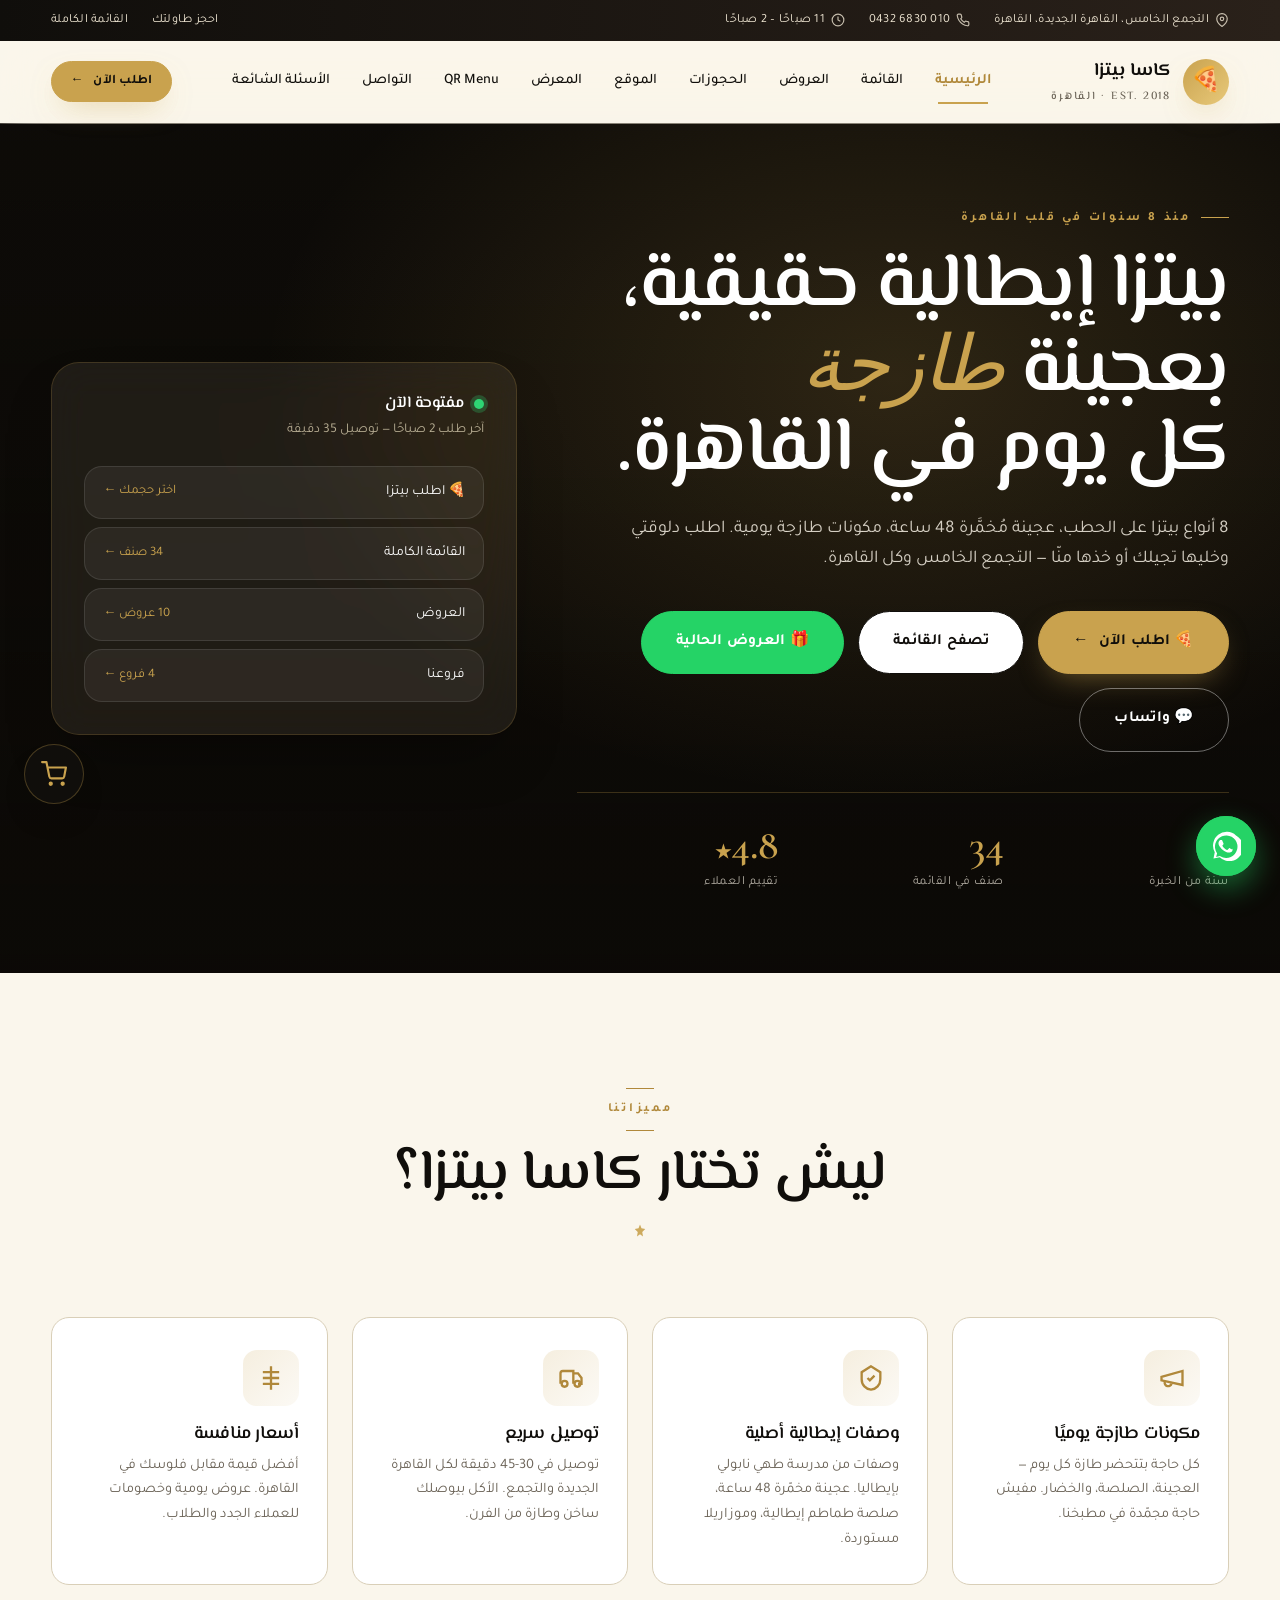
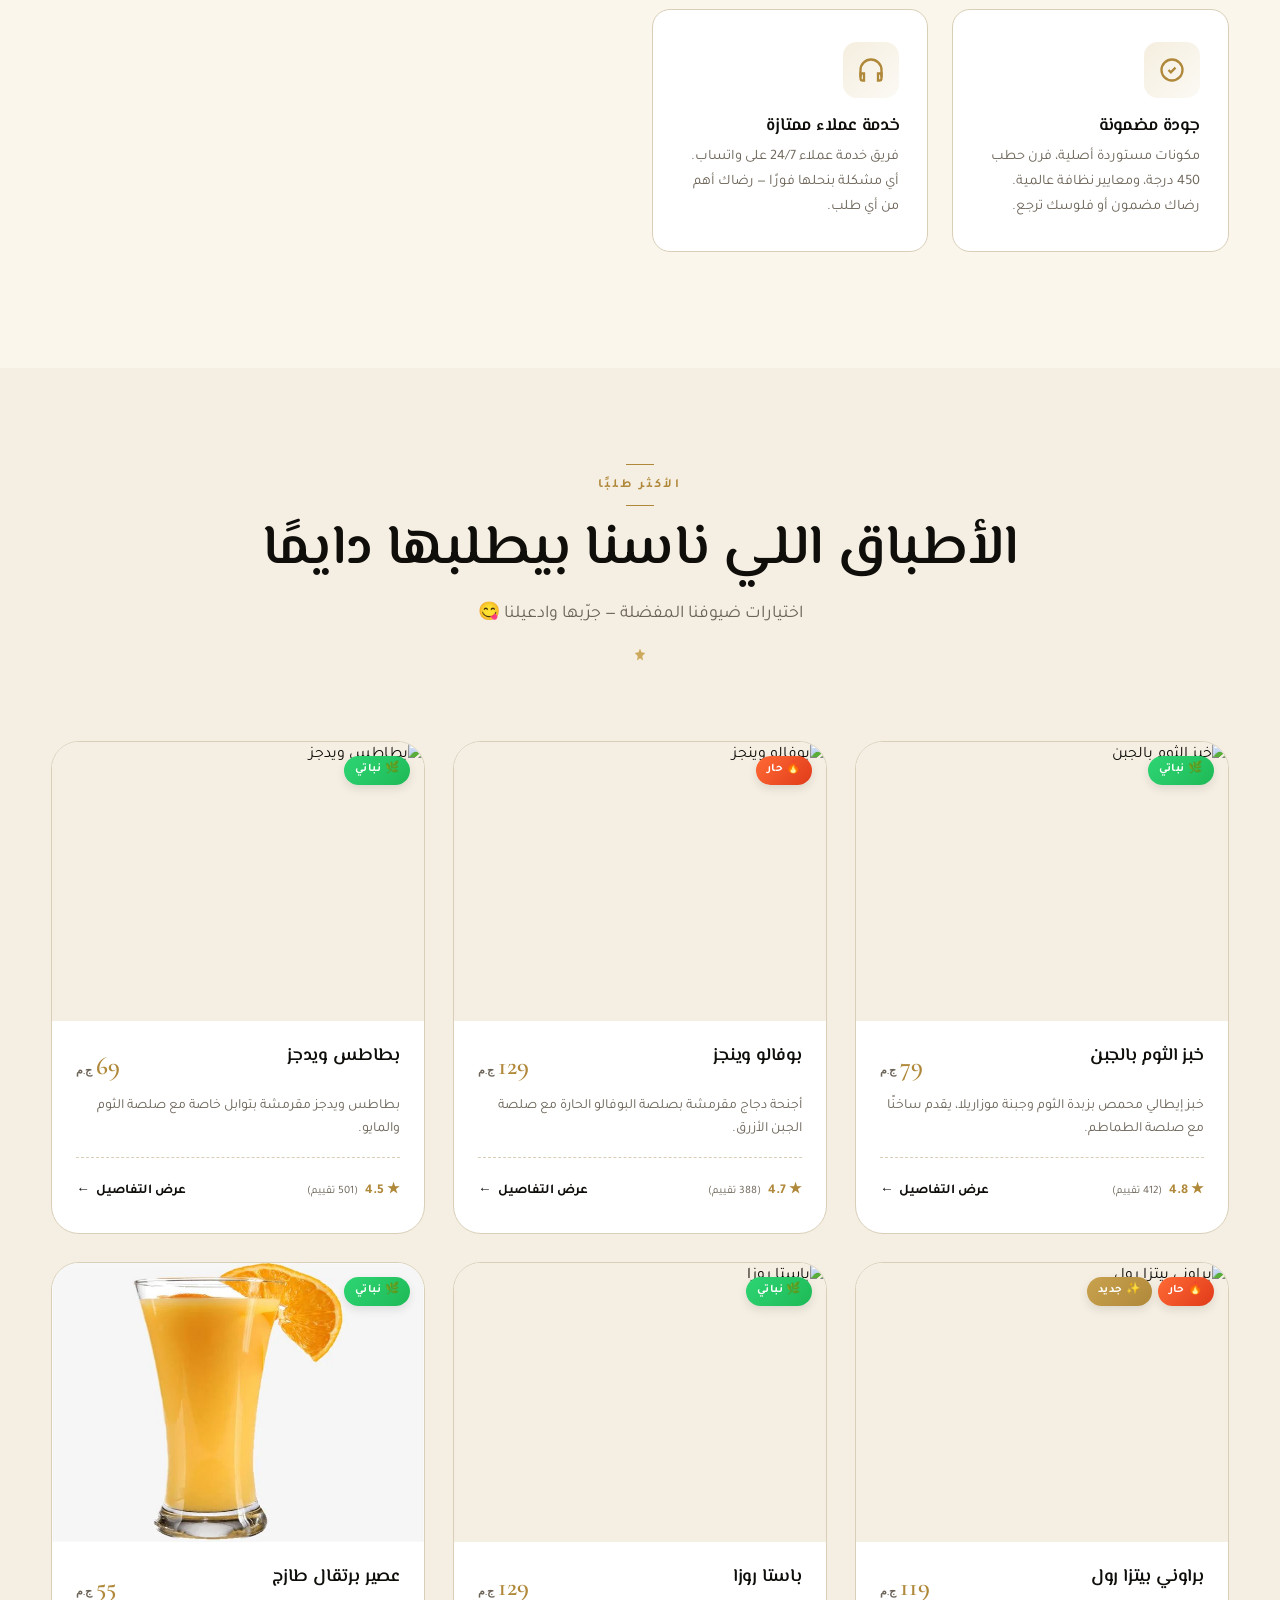
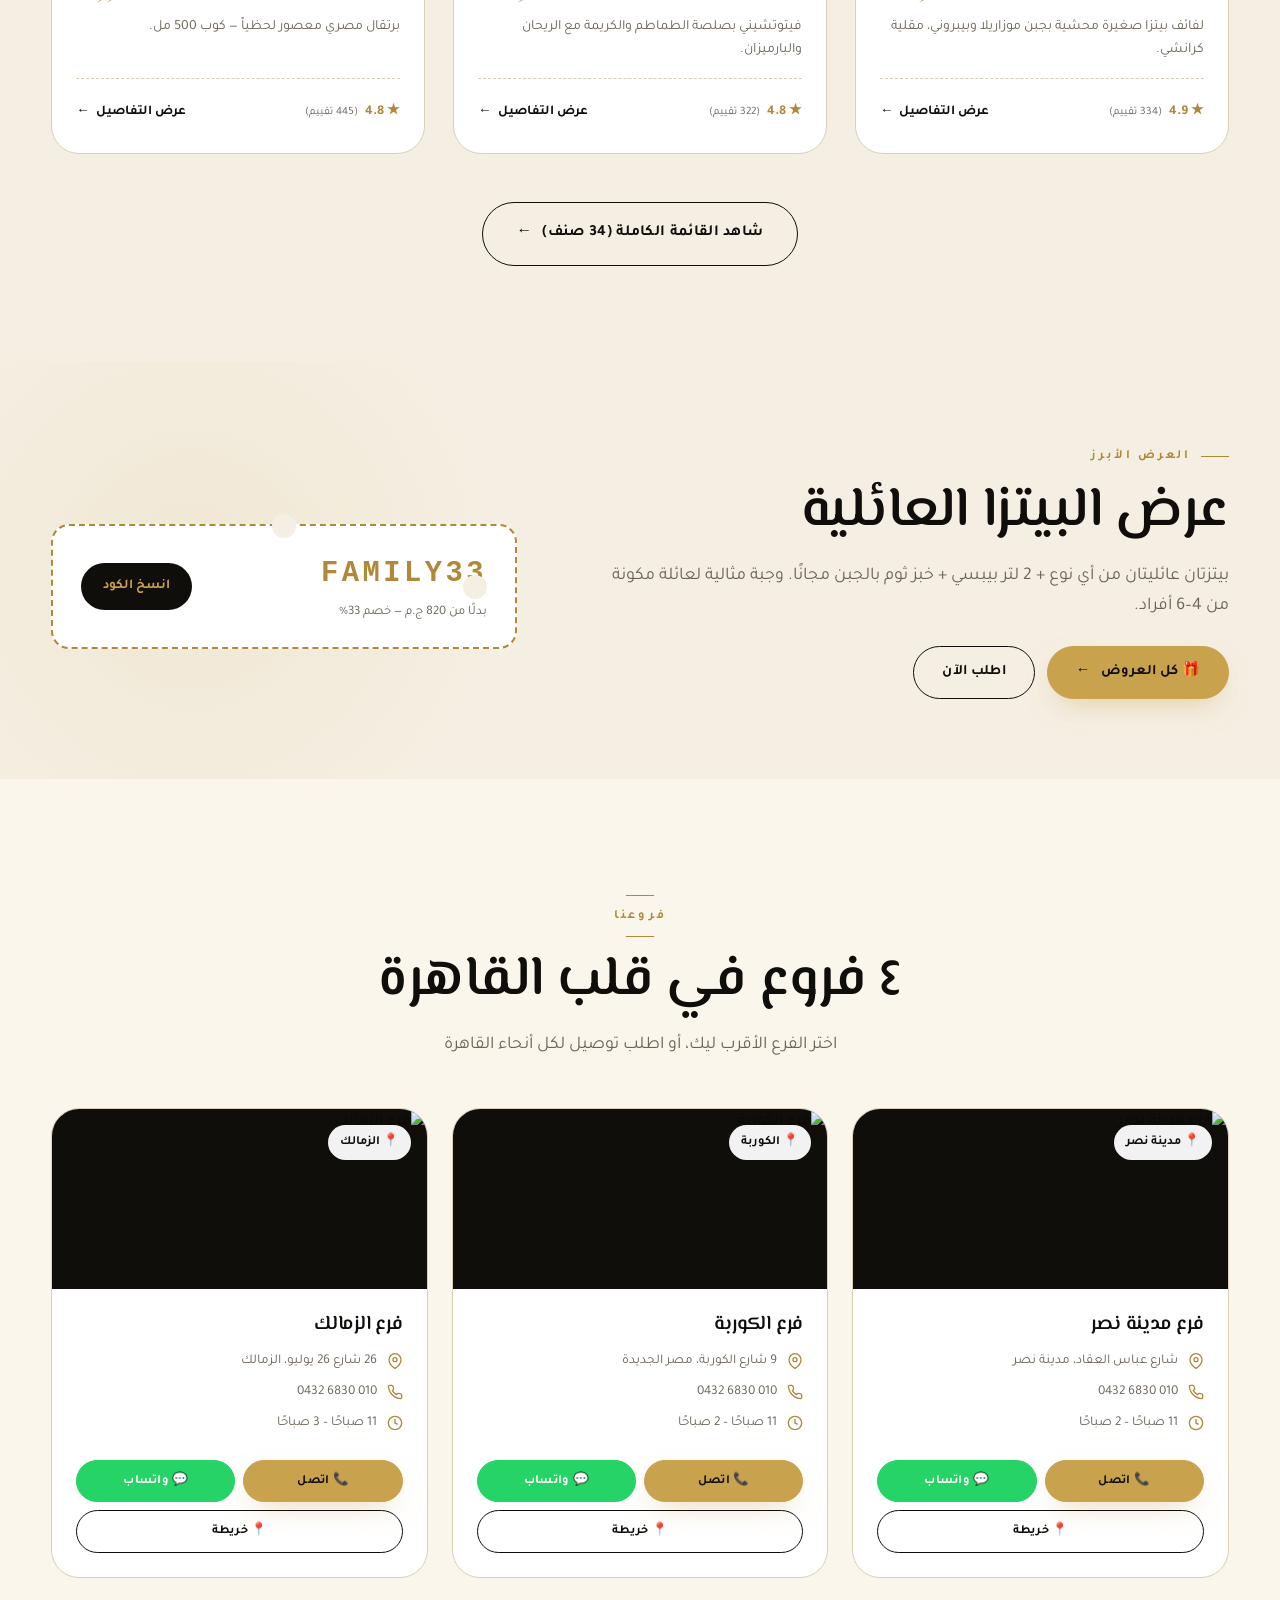
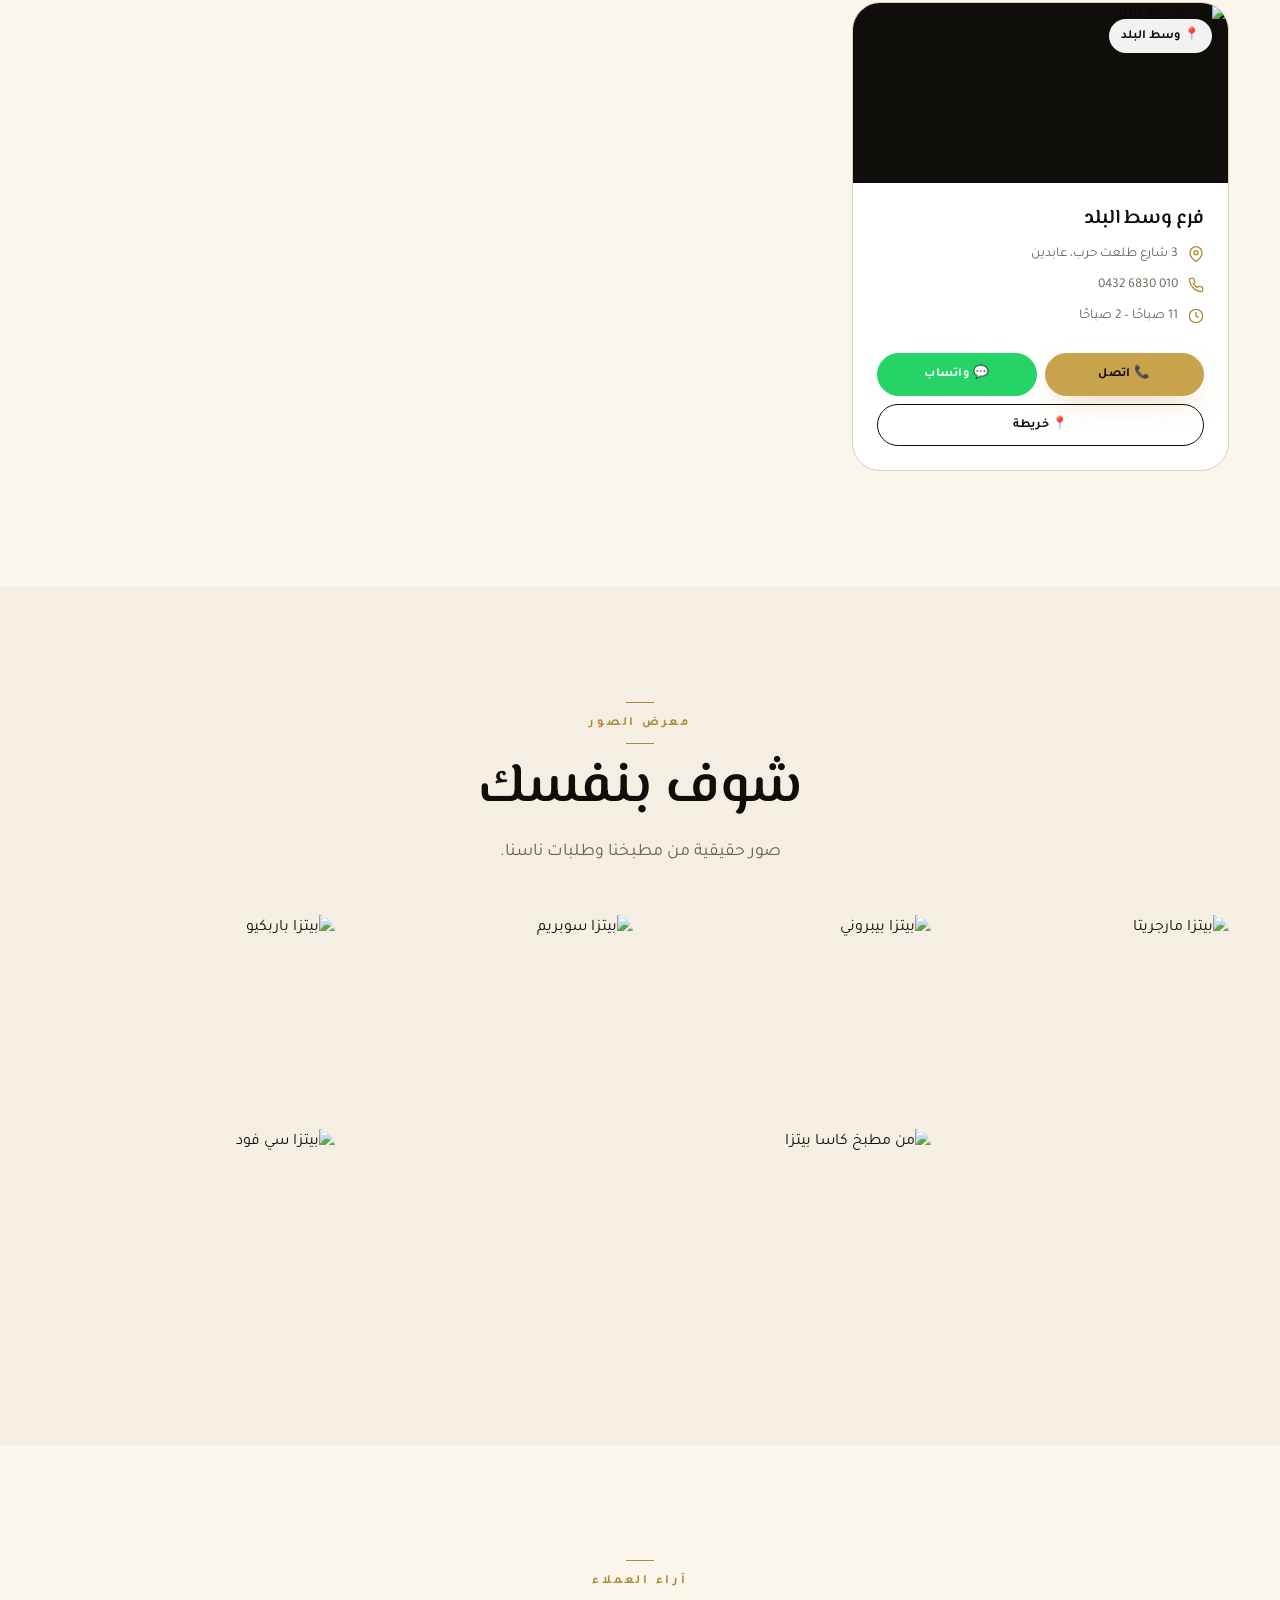
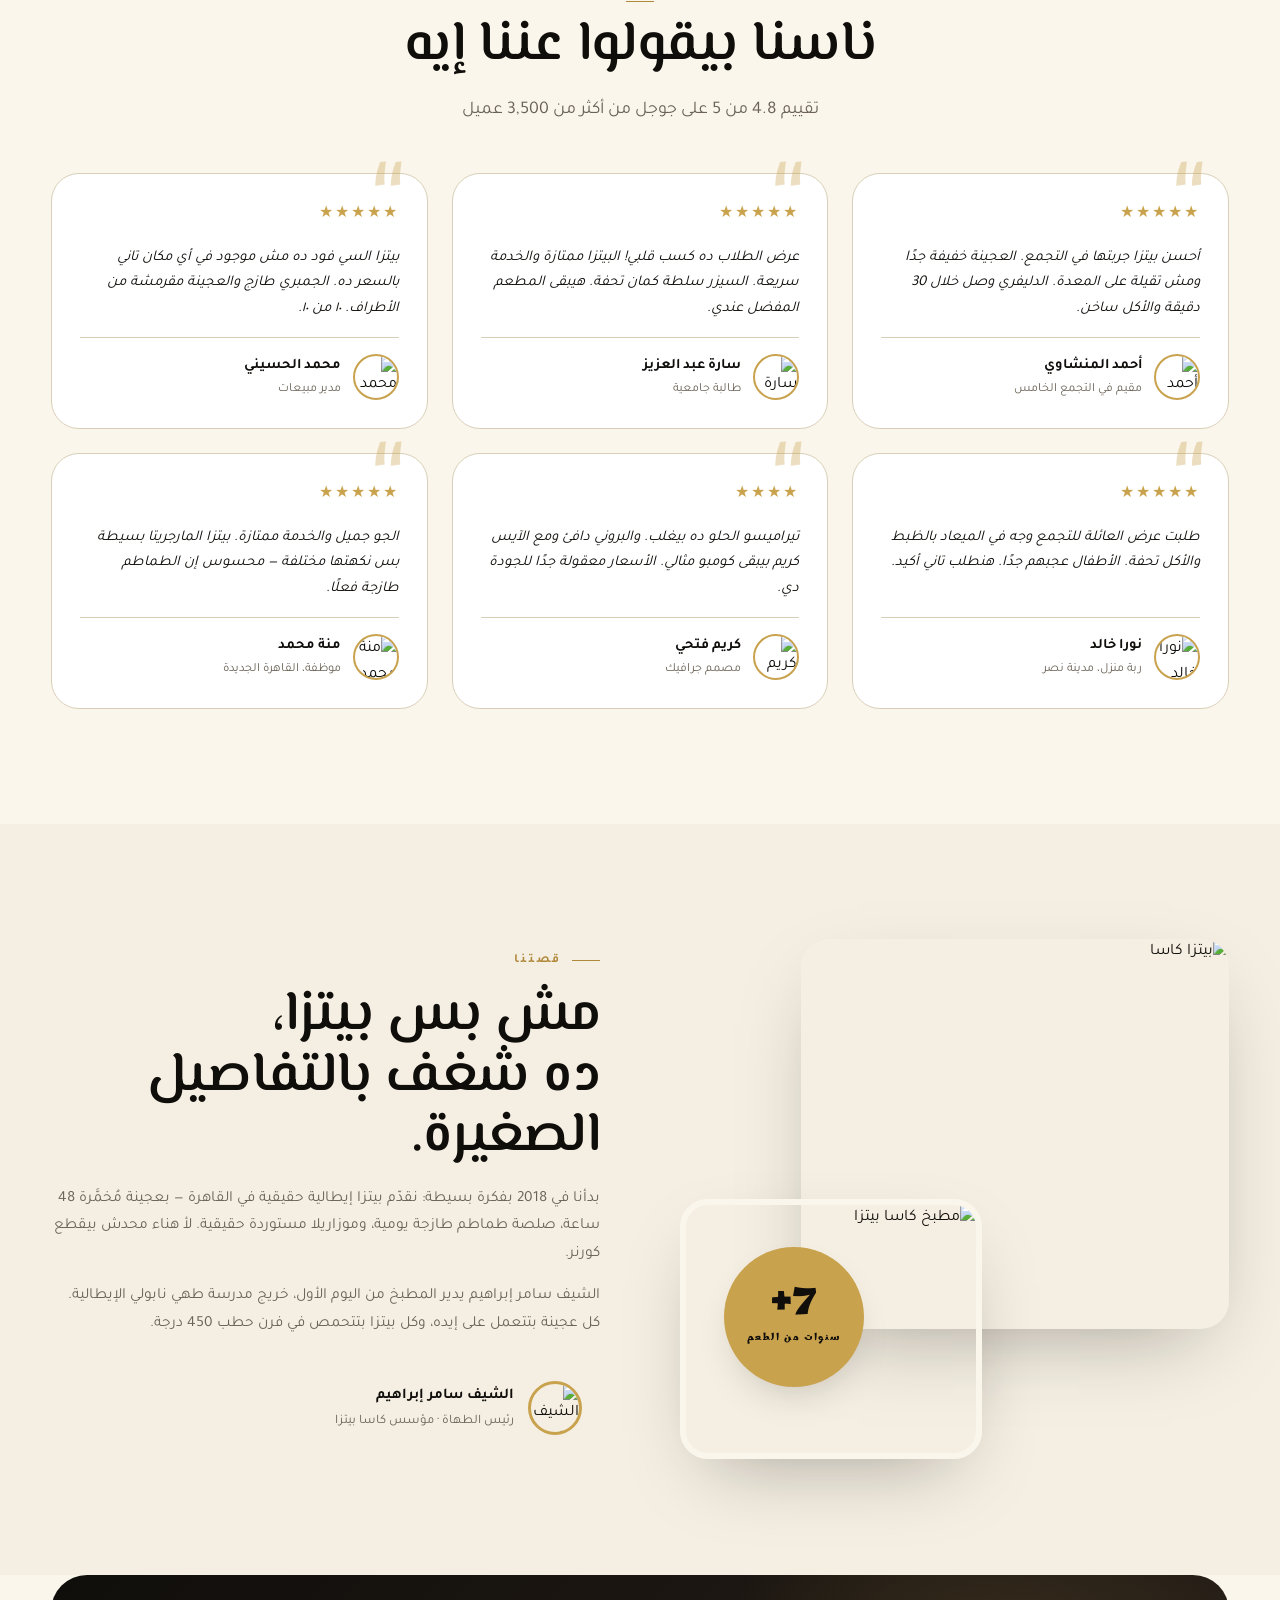
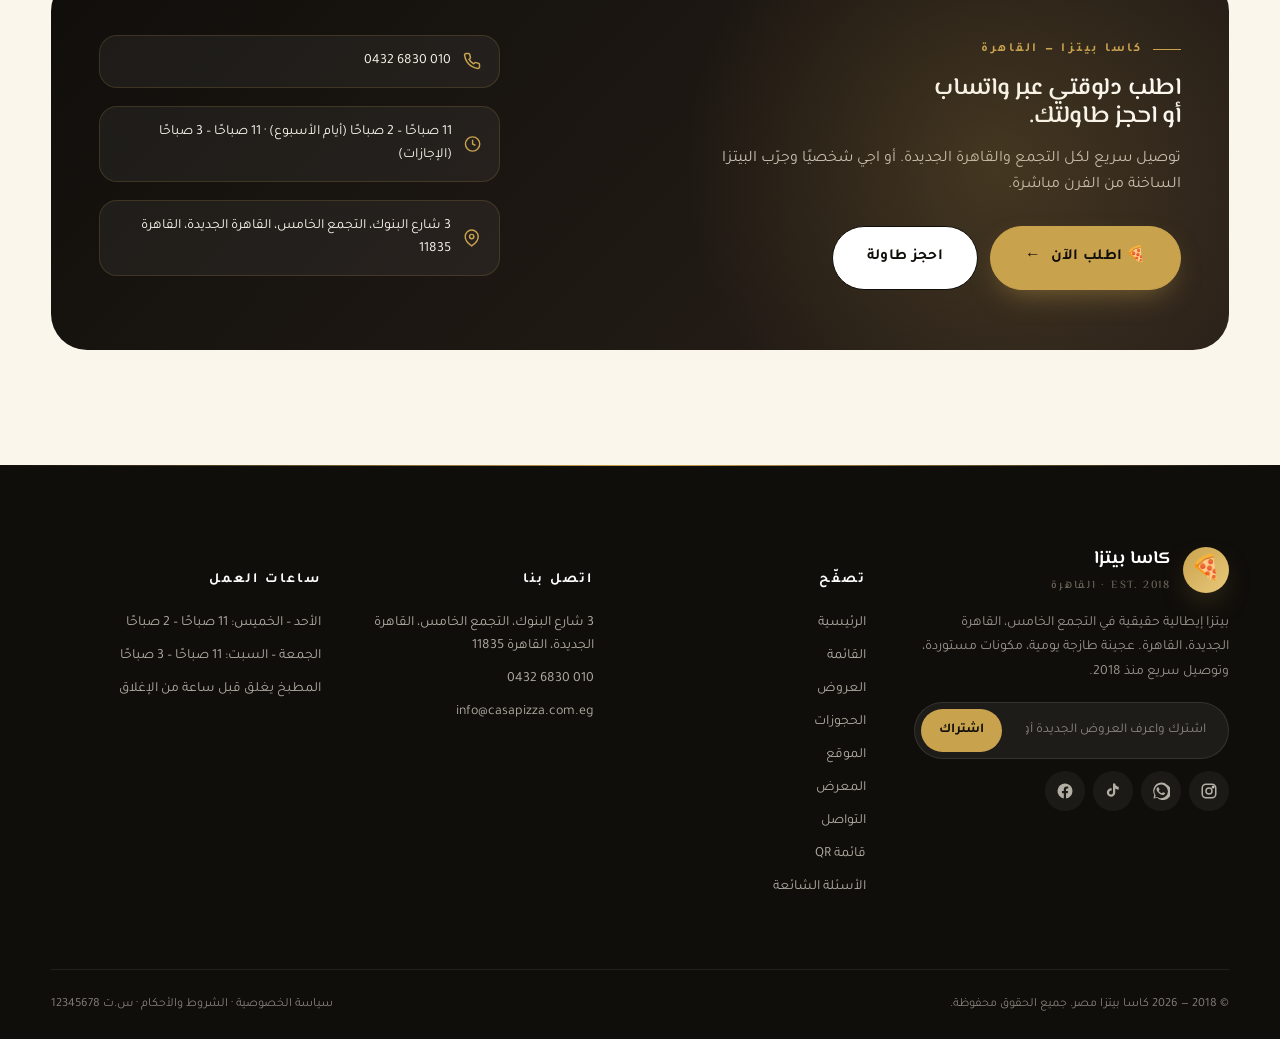
==== commit 32a96a13: "Add files via upload" ====
--- a/index.html
+++ b/index.html
@@ -59,7 +59,7 @@
       <a href="faq.html">الأسئلة الشائعة</a>
     </nav>
     <div class="nav-cta">
-      <button class="lang-pill" type="button">EN</button>
+      
       <a class="btn btn-gold btn-sm" href="menu.html">اطلب الآن<span class="arrow">←</span></a>
     </div>
     <button class="burger" aria-label="القائمة"><span></span></button>
